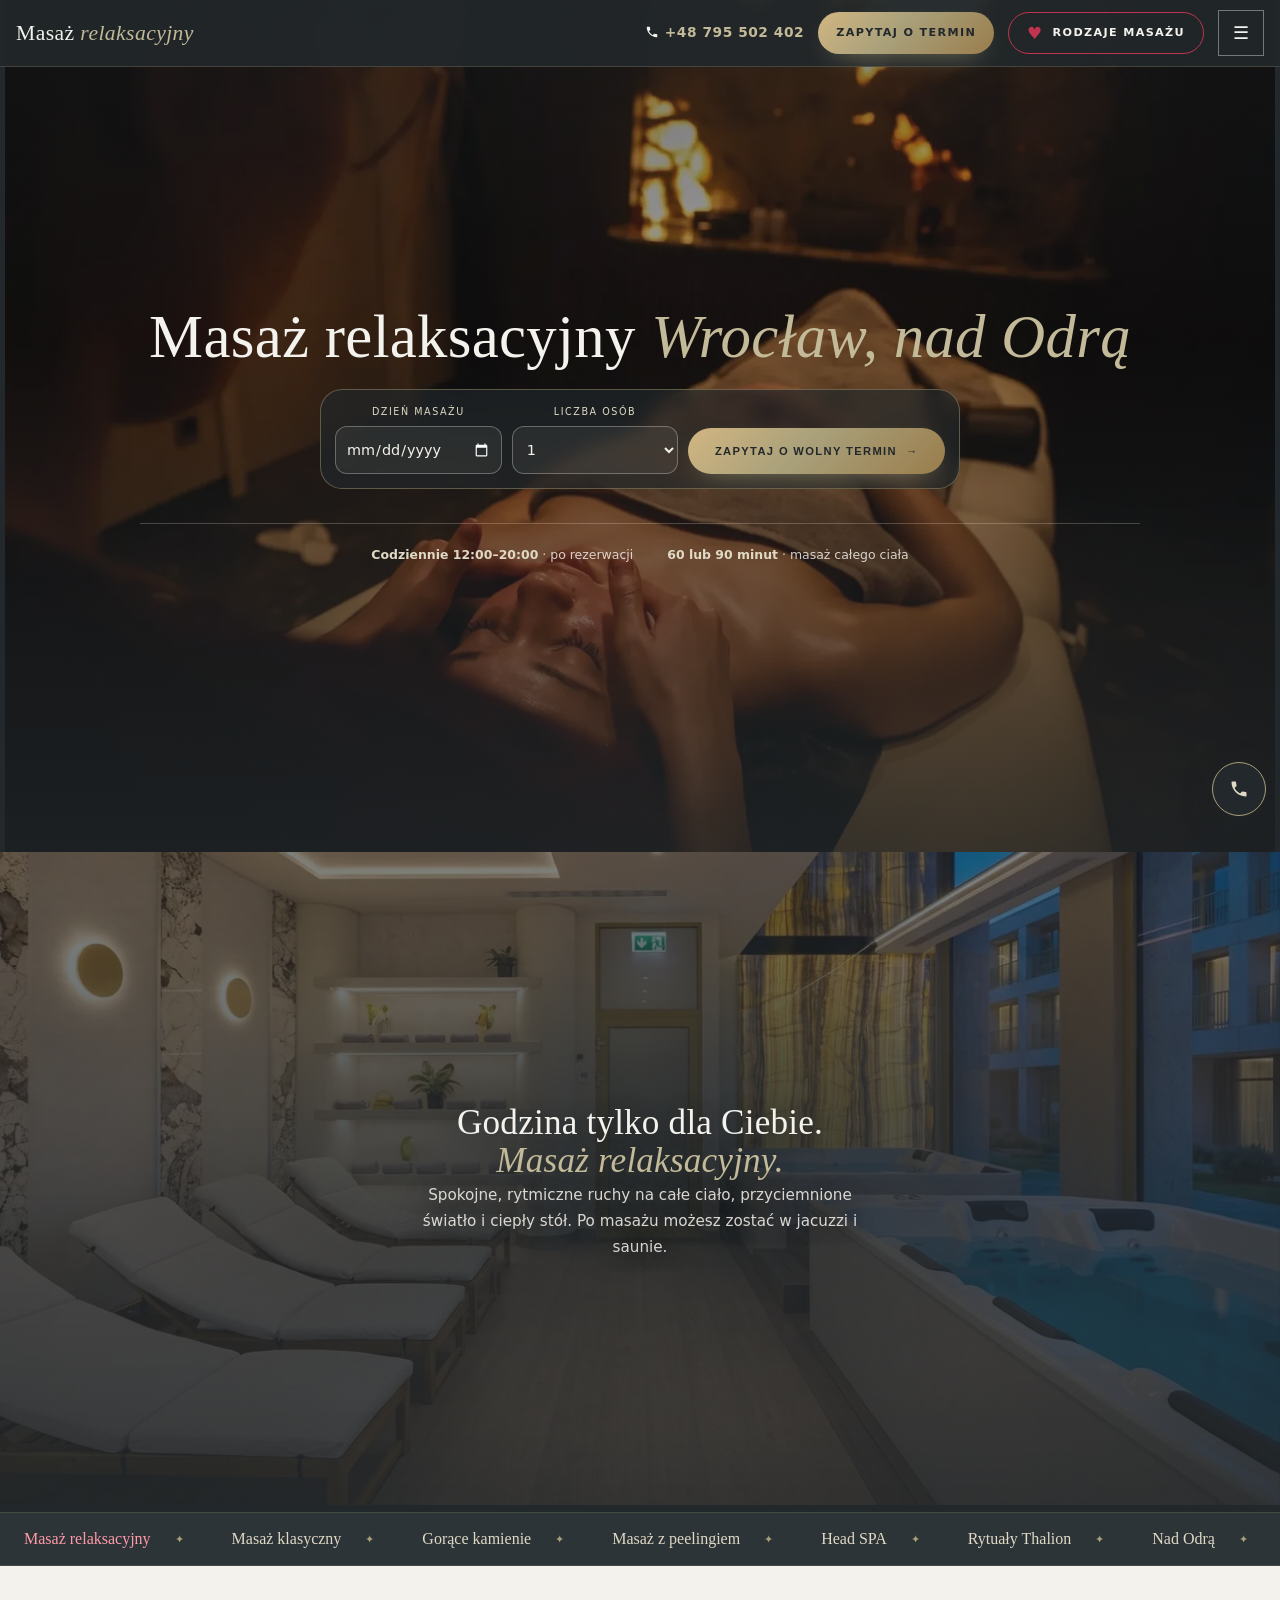
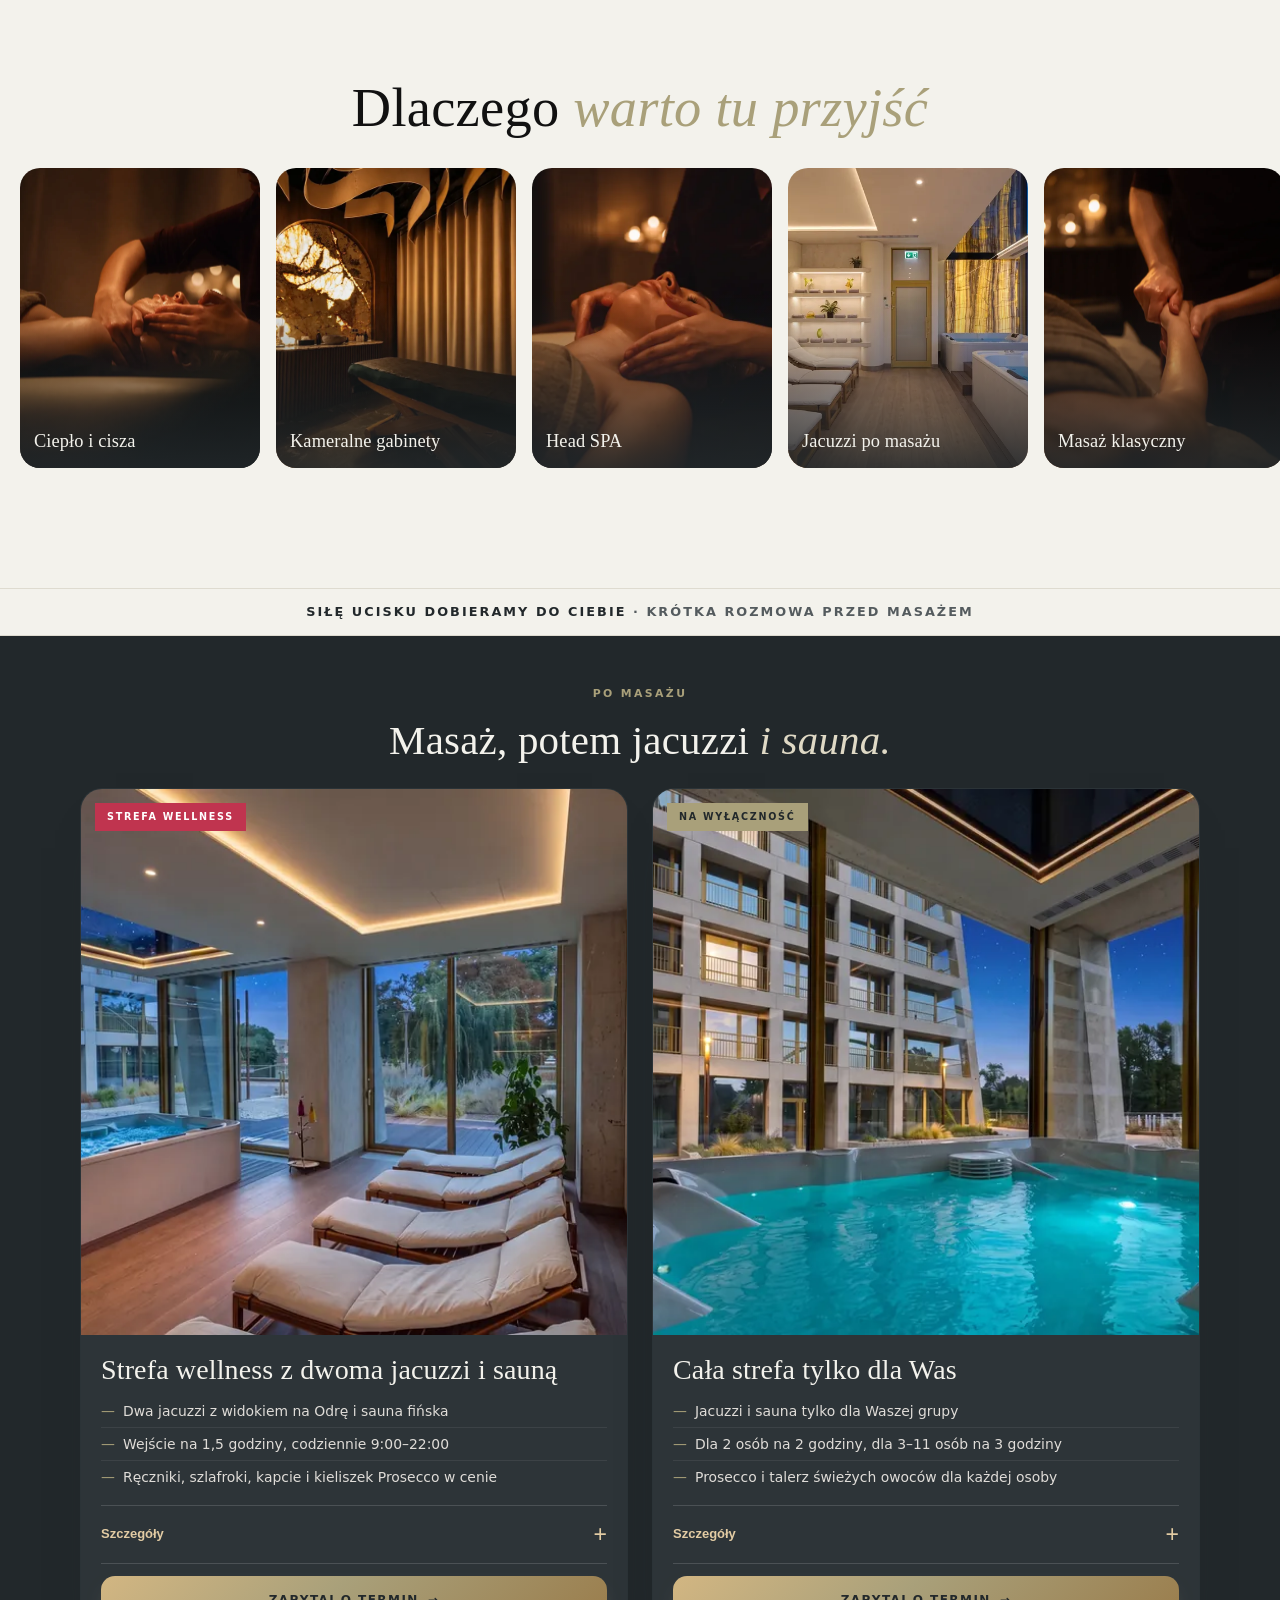
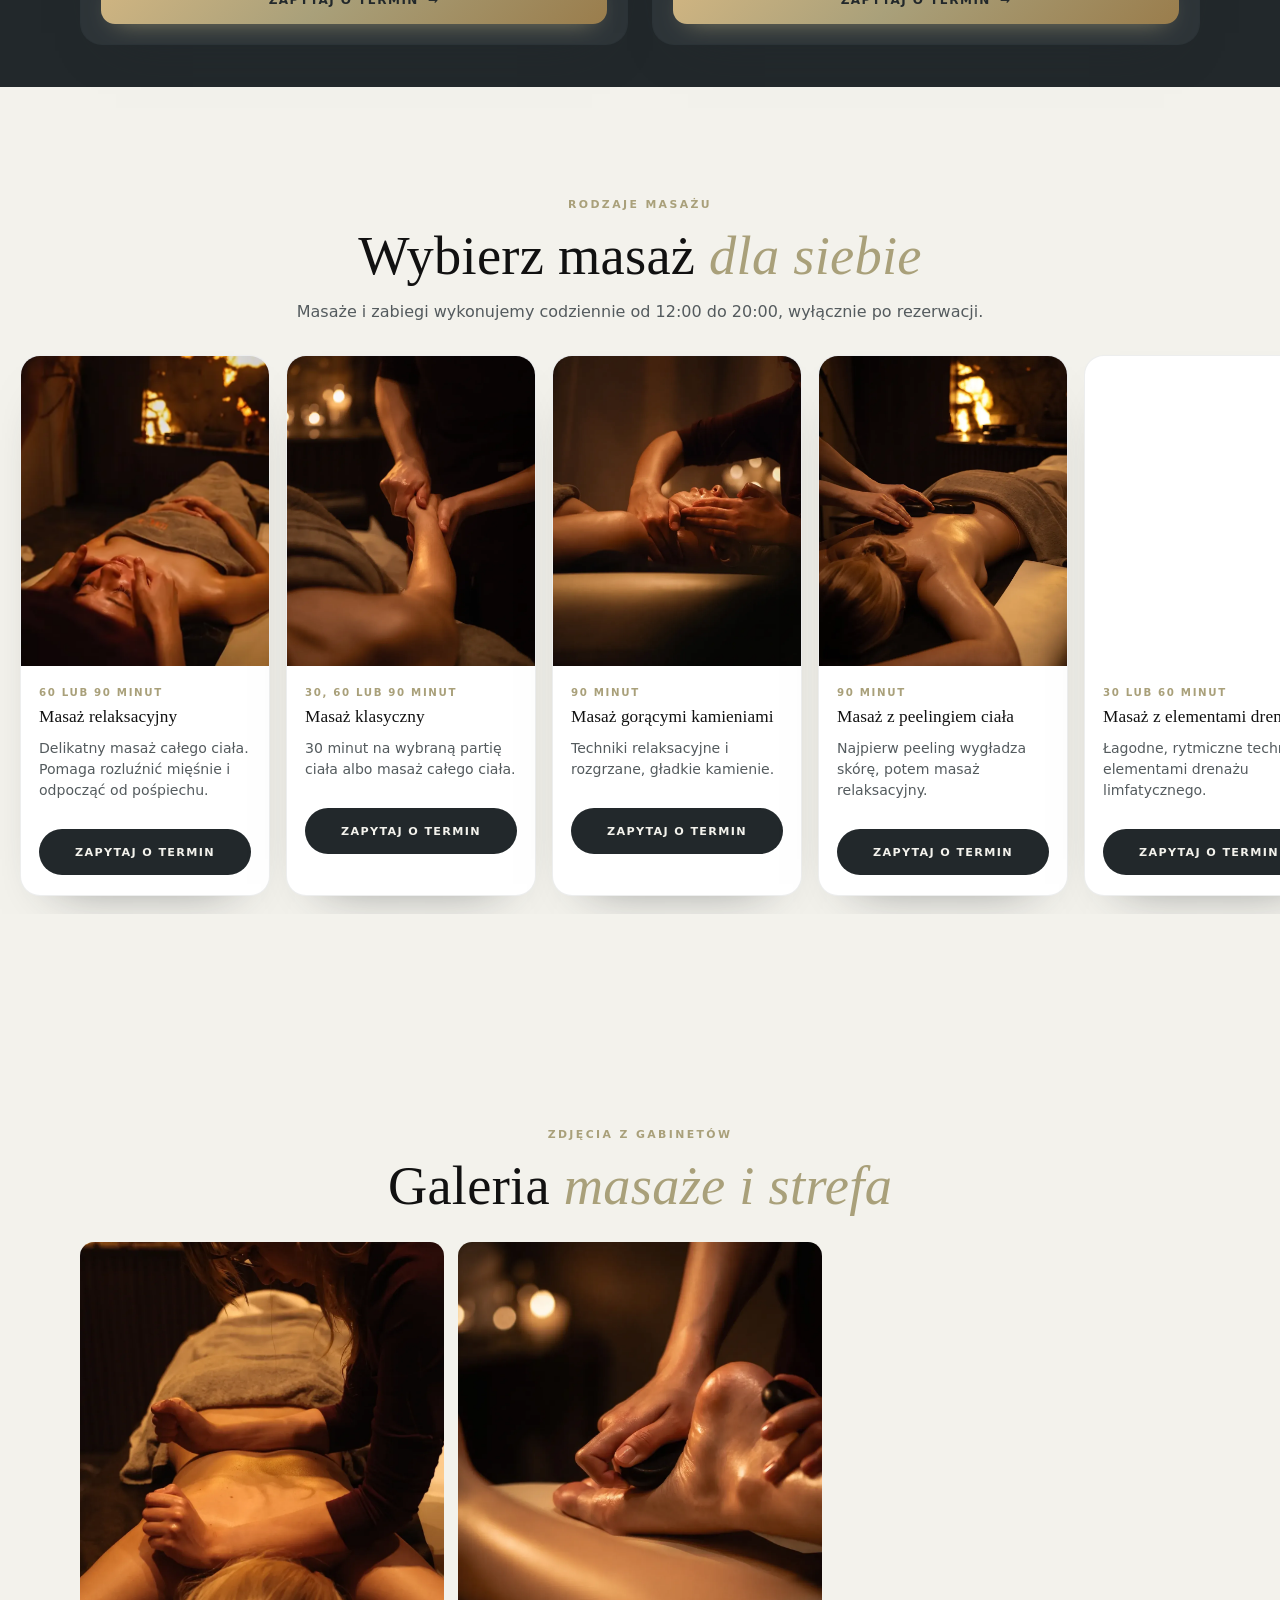
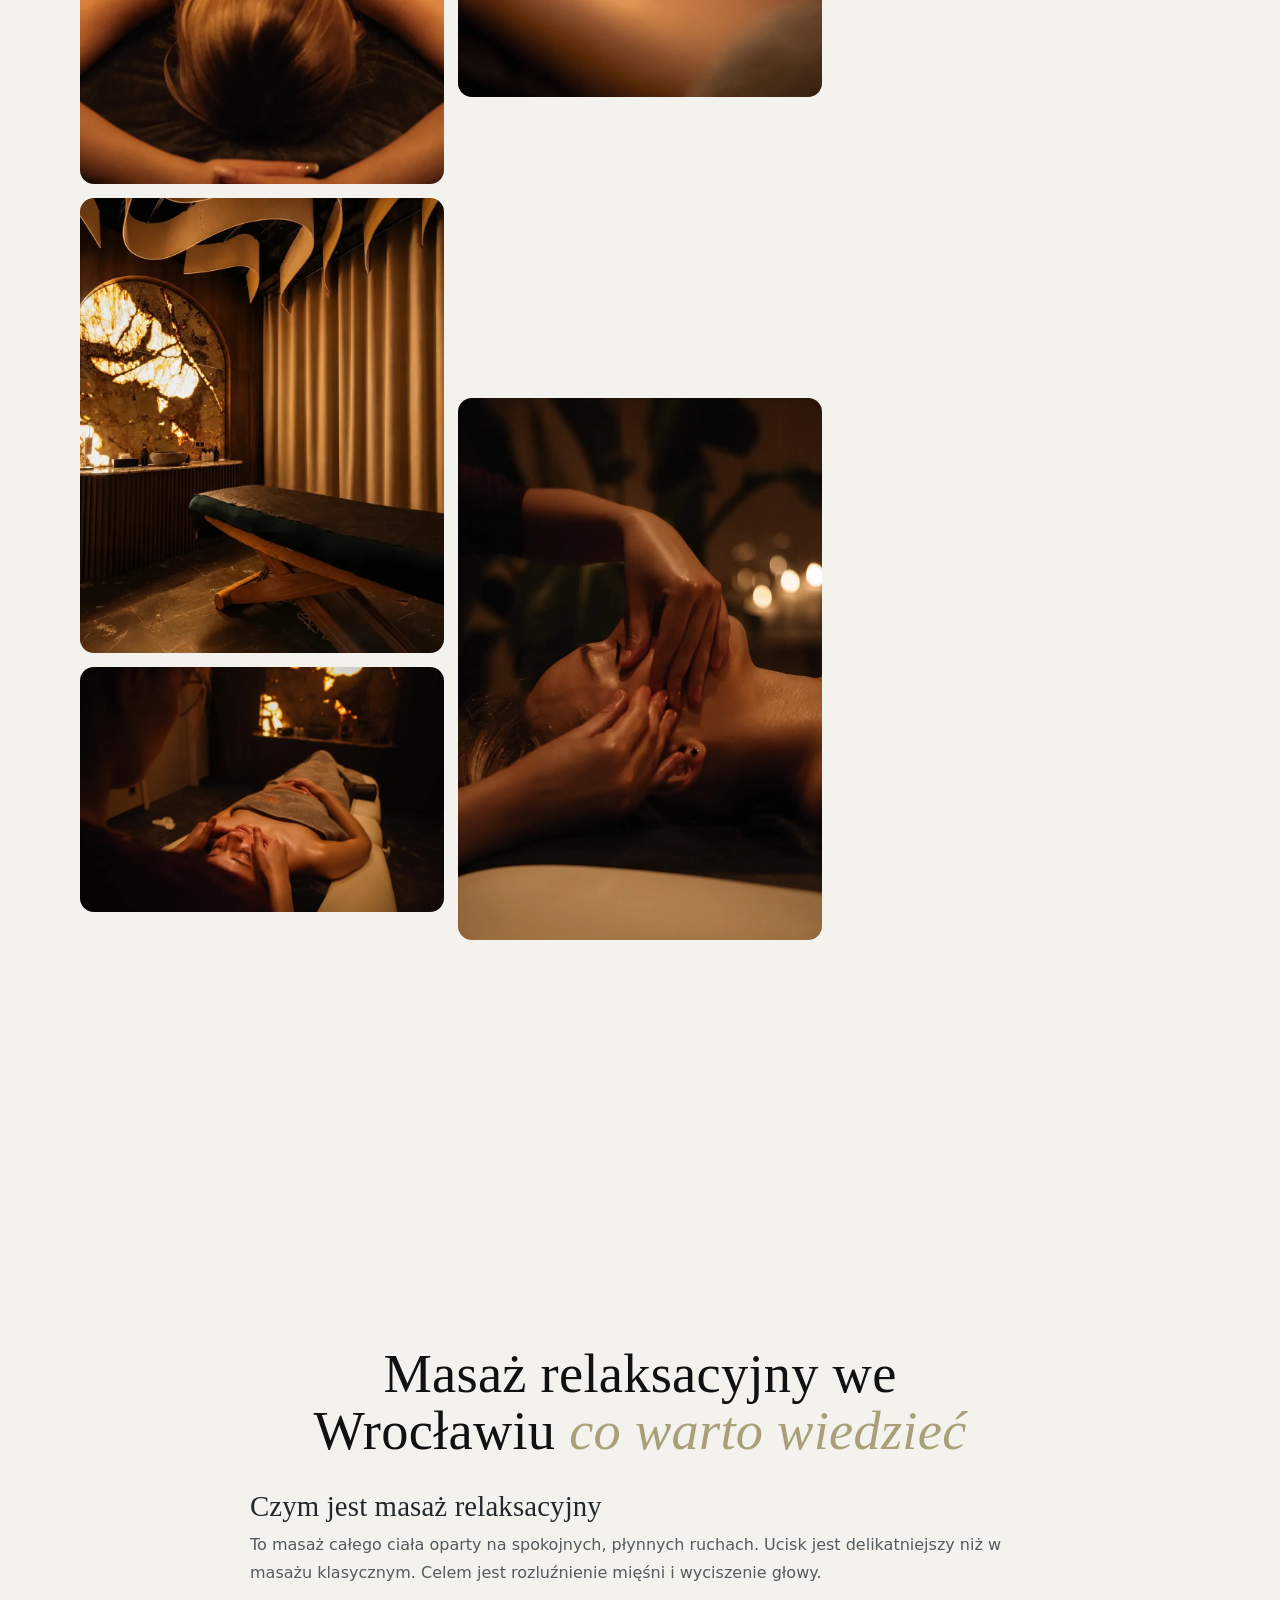
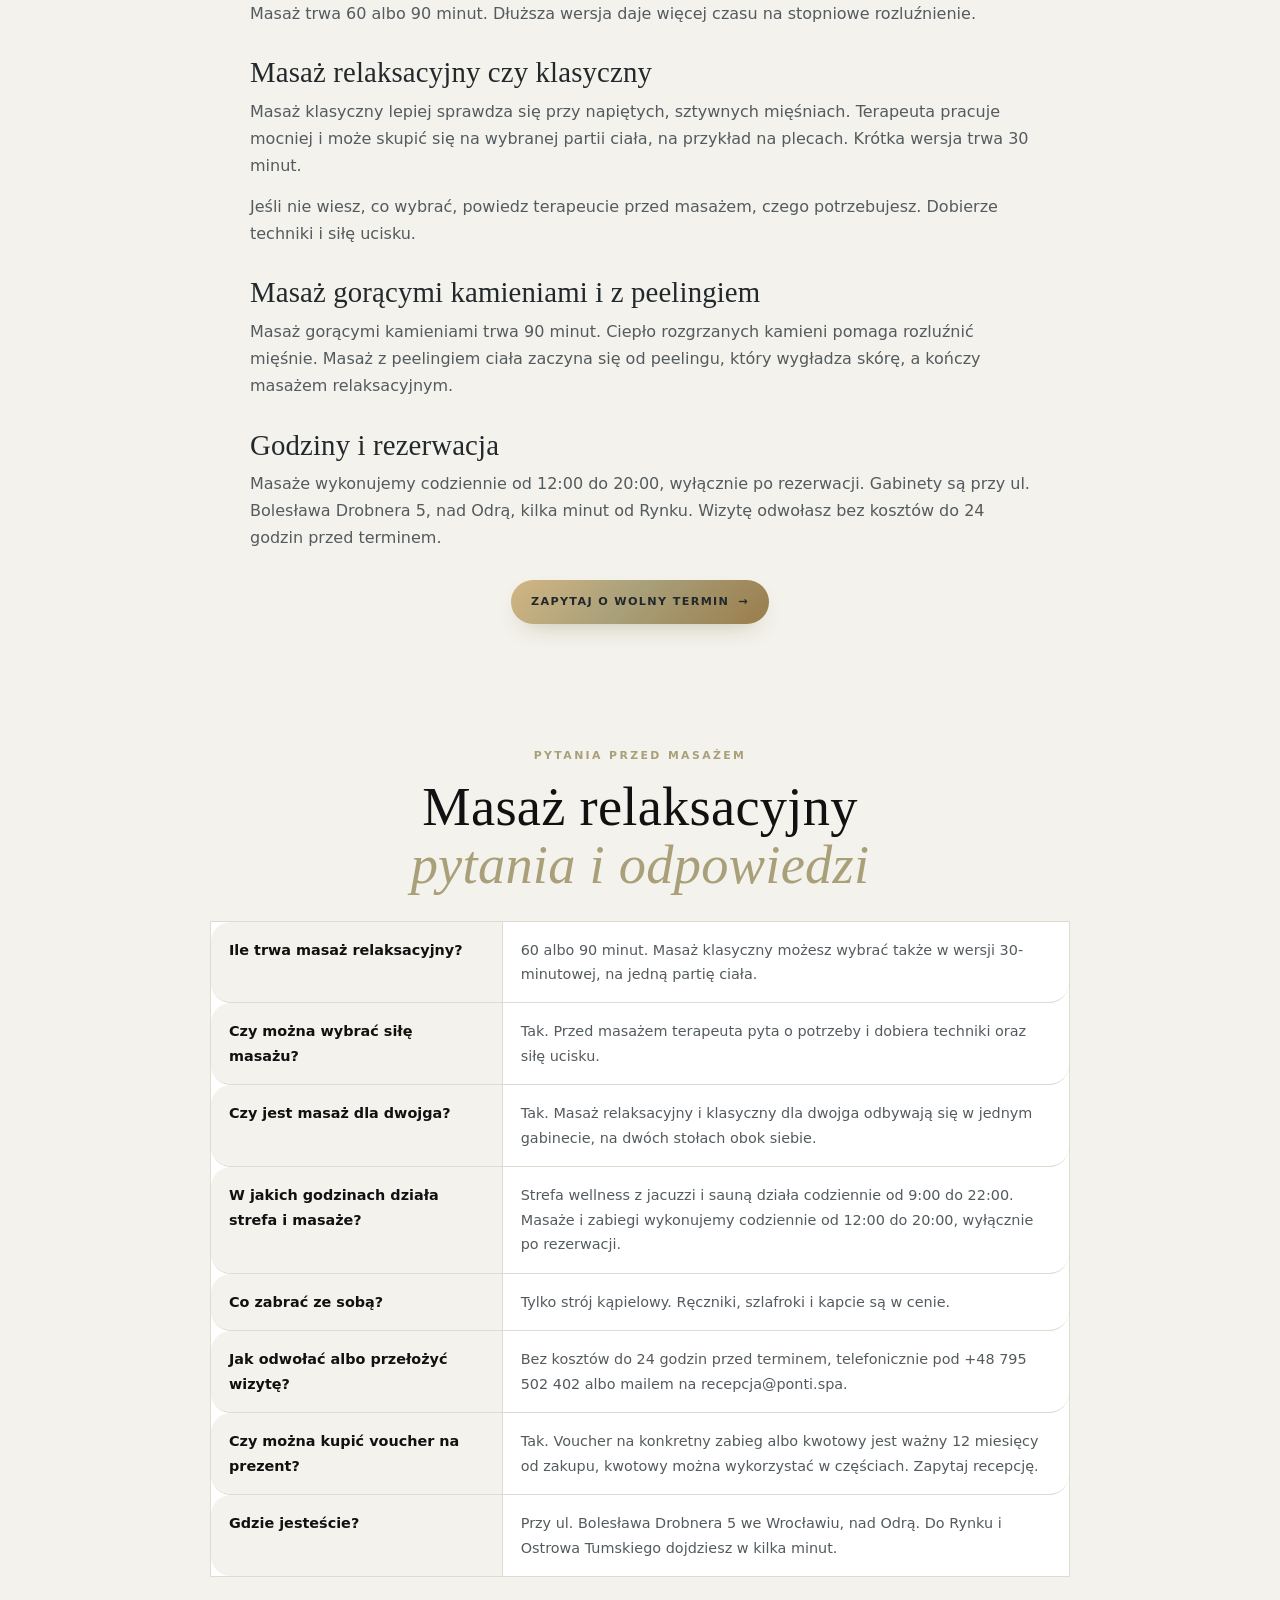
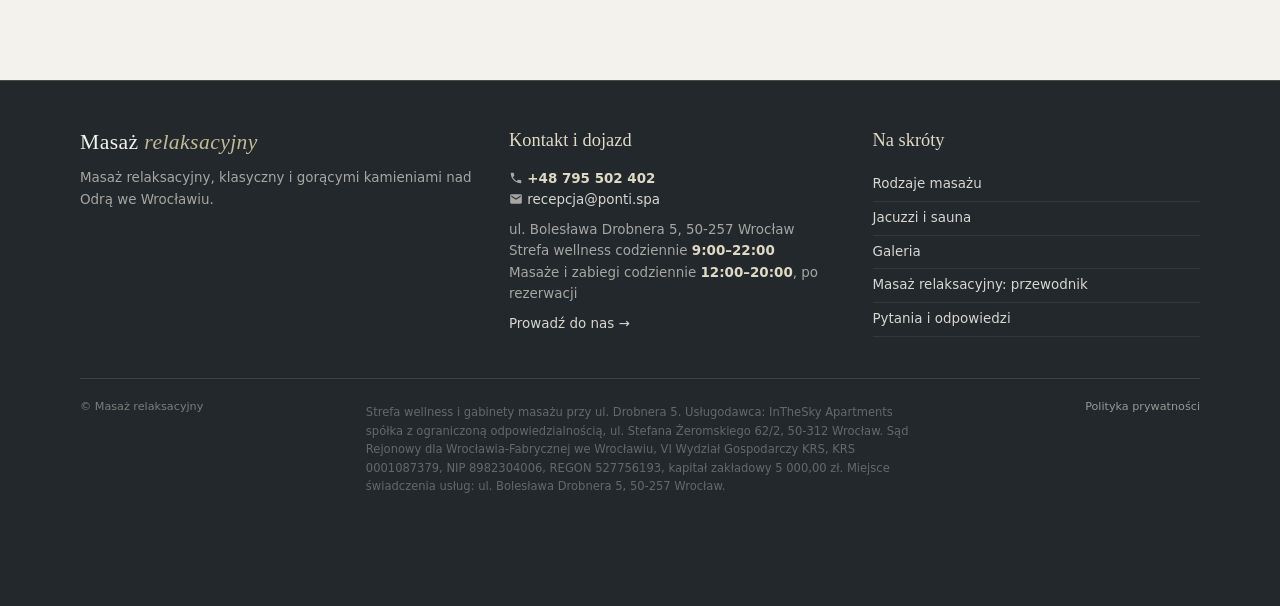
==== index.html @ 4b04bbed "Strona masaz-relaksacyjny-wroclaw.pl" ====
<!DOCTYPE html>
<html lang="pl">
<head>
<meta charset="utf-8"/>
<meta content="width=device-width, initial-scale=1.0" name="viewport"/>
<title>Masaż relaksacyjny Wrocław: masaż klasyczny, gorące kamienie, hammam</title>
<meta name="description" content="Masaż relaksacyjny we Wrocławiu nad Odrą: 60 lub 90 minut, masaż klasyczny, gorącymi kamieniami i z peelingiem. Codziennie 12:00–20:00, po rezerwacji."/>
<meta name="robots" content="index, follow, max-image-preview:large"/>
<link href="https://masaz-relaksacyjny-wroclaw.pl/" rel="canonical"/>
<meta property="og:type" content="website"/><meta property="og:locale" content="pl_PL"/>
<meta property="og:title" content="Masaż relaksacyjny Wrocław: masaż klasyczny, gorące kamienie, hammam"/><meta property="og:description" content="Masaż relaksacyjny we Wrocławiu nad Odrą: 60 lub 90 minut, masaż klasyczny, gorącymi kamieniami i z peelingiem. Codziennie 12:00–20:00, po rezerwacji."/>
<meta property="og:url" content="https://masaz-relaksacyjny-wroclaw.pl/"/><meta property="og:image" content="https://masaz-relaksacyjny-wroclaw.pl/media/g-30-ponti-spa-masaz-relaksacyjny-1600.webp"/>
<meta name="theme-color" content="#22282b"/>
<link rel="icon" href="/favicon.svg" type="image/svg+xml"/>
<link as="font" crossorigin="" href="/fonts/eb-garamond-latin.woff2" rel="preload" type="font/woff2"/>
<link rel="preload" as="image" href="/media/g-30-ponti-spa-masaz-relaksacyjny-1600.webp" fetchpriority="high"/>
<link href="/style.css?v=202610291330" rel="stylesheet"/>
<script type="application/ld+json">{"@context": "https://schema.org", "@graph": [{"@type": "WebSite", "url": "https://masaz-relaksacyjny-wroclaw.pl/", "name": "Masaż relaksacyjny", "inLanguage": "pl-PL"}, {"@type": "DaySpa", "openingHours": "Mo-Su 09:00-22:00", "name": "Masaż relaksacyjny Wrocław", "description": "Masaż relaksacyjny we Wrocławiu nad Odrą: 60 lub 90 minut, masaż klasyczny, gorącymi kamieniami i z peelingiem. Codziennie 12:00–20:00, po rezerwacji.", "url": "https://masaz-relaksacyjny-wroclaw.pl/", "telephone": "+48 795 502 402", "email": "recepcja@ponti.spa", "image": "https://masaz-relaksacyjny-wroclaw.pl/media/g-30-ponti-spa-masaz-relaksacyjny-1600.webp", "address": {"@type": "PostalAddress", "streetAddress": "ul. Bolesława Drobnera 5", "postalCode": "50-257", "addressLocality": "Wrocław", "addressCountry": "PL"}}, {"@type": "FAQPage", "mainEntity": [{"@type": "Question", "name": "Ile trwa masaż relaksacyjny?", "acceptedAnswer": {"@type": "Answer", "text": "60 albo 90 minut. Masaż klasyczny możesz wybrać także w wersji 30-minutowej, na jedną partię ciała."}}, {"@type": "Question", "name": "Czy można wybrać siłę masażu?", "acceptedAnswer": {"@type": "Answer", "text": "Tak. Przed masażem terapeuta pyta o potrzeby i dobiera techniki oraz siłę ucisku."}}, {"@type": "Question", "name": "Czy jest masaż dla dwojga?", "acceptedAnswer": {"@type": "Answer", "text": "Tak. Masaż relaksacyjny i klasyczny dla dwojga odbywają się w jednym gabinecie, na dwóch stołach obok siebie."}}, {"@type": "Question", "name": "W jakich godzinach działa strefa i masaże?", "acceptedAnswer": {"@type": "Answer", "text": "Strefa wellness z jacuzzi i sauną działa codziennie od 9:00 do 22:00. Masaże i zabiegi wykonujemy codziennie od 12:00 do 20:00, wyłącznie po rezerwacji."}}, {"@type": "Question", "name": "Co zabrać ze sobą?", "acceptedAnswer": {"@type": "Answer", "text": "Tylko strój kąpielowy. Ręczniki, szlafroki i kapcie są w cenie."}}, {"@type": "Question", "name": "Jak odwołać albo przełożyć wizytę?", "acceptedAnswer": {"@type": "Answer", "text": "Bez kosztów do 24 godzin przed terminem, telefonicznie pod +48 795 502 402 albo mailem na recepcja@ponti.spa."}}, {"@type": "Question", "name": "Czy można kupić voucher na prezent?", "acceptedAnswer": {"@type": "Answer", "text": "Tak. Voucher na konkretny zabieg albo kwotowy jest ważny 12 miesięcy od zakupu, kwotowy można wykorzystać w częściach. Zapytaj recepcję."}}, {"@type": "Question", "name": "Gdzie jesteście?", "acceptedAnswer": {"@type": "Answer", "text": "Przy ul. Bolesława Drobnera 5 we Wrocławiu, nad Odrą. Do Rynku i Ostrowa Tumskiego dojdziesz w kilka minut."}}]}]}</script>
</head>
<body>
<header class="topbar">
<a class="wordmark" href="/">Masaż <em>relaksacyjny</em></a>
<span class="grow"></span>
<a class="top-tel" href="tel:+48795502402"><svg aria-hidden="true" class="ico" viewBox="0 0 24 24"><path d="M6.62 10.79a15.05 15.05 0 0 0 6.59 6.59l2.2-2.2a1 1 0 0 1 1.02-.24c1.12.37 2.33.57 3.57.57a1 1 0 0 1 1 1V20a1 1 0 0 1-1 1C10.85 21 3 13.15 3 4a1 1 0 0 1 1-1h3.5a1 1 0 0 1 1 1c0 1.24.2 2.45.57 3.57a1 1 0 0 1-.25 1.02l-2.2 2.2z"/></svg> <span>+48 795 502 402</span></a>
<a class="btn btn-gold" href="mailto:recepcja@ponti.spa?subject=Masa%C5%BC%3A%20zapytanie%20o%20termin&amp;body=Dzie%C5%84%20dobry%2C%0A%0Aprosz%C4%99%20o%20wolny%20termin.%0ATermin%3A%20%0ALiczba%20os%C3%B3b%3A%20%0ATelefon%3A%20%0A%0APozdrawiam">Zapytaj o termin</a>
<a class="btn btn-heart top-cta2" href="/" data-to="oferta"><span class="hh">♥</span> Rodzaje masażu</a>
<button aria-label="Otwórz menu" class="burger" data-menu-open="">☰</button>
</header>
<nav aria-label="Menu główne" class="menu" id="menu">
<button aria-label="Zamknij menu" class="close" data-menu-close="">✕</button>
<span class="eyebrow">Najczęściej wybierane</span>
<ul class="best">
<li><a href="/" data-to="oferta"><span class="bic">✦</span><span class="btx"><b>Masaż relaksacyjny</b><small>60 lub 90 minut</small></span><span class="chev">→</span></a></li><li><a href="/" data-to="oferta"><span class="bic">◐</span><span class="btx"><b>Gorące kamienie</b><small>90 minut ciepła</small></span><span class="chev">→</span></a></li>
</ul>
<span class="eyebrow">Menu</span>
<ul class="plain">
<li><a href="/" data-to="oferta">Rodzaje masażu</a></li><li><a href="/" data-to="pakiety">Jacuzzi i sauna</a></li><li><a href="/" data-to="galeria">Galeria</a></li><li><a href="/" data-to="przewodnik">Masaż relaksacyjny: przewodnik</a></li><li><a href="/" data-to="faq">Pytania i odpowiedzi</a></li><li><a href="/" data-to="kontakt">Kontakt i dojazd</a></li>
</ul>
<div class="mcta">
<a class="btn btn-gold" href="mailto:recepcja@ponti.spa?subject=Masa%C5%BC%3A%20zapytanie%20o%20termin&amp;body=Dzie%C5%84%20dobry%2C%0A%0Aprosz%C4%99%20o%20wolny%20termin.%0ATermin%3A%20%0ALiczba%20os%C3%B3b%3A%20%0ATelefon%3A%20%0A%0APozdrawiam">Zapytaj o termin <span class="arrow">→</span></a>
<a class="btn btn-line" href="tel:+48795502402"><svg aria-hidden="true" class="ico" viewBox="0 0 24 24"><path d="M6.62 10.79a15.05 15.05 0 0 0 6.59 6.59l2.2-2.2a1 1 0 0 1 1.02-.24c1.12.37 2.33.57 3.57.57a1 1 0 0 1 1 1V20a1 1 0 0 1-1 1C10.85 21 3 13.15 3 4a1 1 0 0 1 1-1h3.5a1 1 0 0 1 1 1c0 1.24.2 2.45.57 3.57a1 1 0 0 1-.25 1.02l-2.2 2.2z"/></svg> +48 795 502 402</a>
</div>
</nav>
<section class="hero" id="start">
<div aria-hidden="true" class="slides">
<picture><img class="on" alt="Masaż relaksacyjny w gabinecie przy świecach" decoding="async" fetchpriority="high" src="/media/g-30-ponti-spa-masaz-relaksacyjny-1600.webp" width="1600" height="1074"/></picture><picture><img alt="Masaż głowy i twarzy" decoding="async" loading="lazy" src="/media/m-681a8789-1600.webp" width="1600" height="1074"/></picture><picture><img alt="Masaż pleców w ciepłym świetle" decoding="async" loading="lazy" src="/media/m-681a8646-1600.webp" width="1208" height="1800"/></picture>
</div>
<div class="wrap hero-inner">
<h1>Masaż relaksacyjny <em>Wrocław, nad Odrą</em></h1>
<form aria-label="Zapytaj o masaż" class="datebar" id="datebar" data-mail="recepcja@ponti.spa" data-temat="Masaż: zapytanie o termin" data-tresc="proszę o wolny termin.">
<label><span>Dzień masażu</span><input id="dbFrom" required="" type="date"/></label>
<label><span>Liczba osób</span><select id="dbN"><option>1</option><option>2</option></select></label>
<button class="btn btn-gold" type="submit">Zapytaj o wolny termin <span class="arrow">→</span></button>
</form>
<div class="trustbar"><span><b>Codziennie 12:00–20:00</b> · po rezerwacji</span><span><b>60 lub 90 minut</b> · masaż całego ciała</span></div>
<div aria-hidden="true" class="dots"></div>
</div>
</section>
<section class="tower" id="tower">
<div class="stick">
<img class="tower-bg" src="/media/g-26-strefa-wellness-wnetrze-1400.webp" width="1400" height="782" alt="Wnętrze strefy wellness z leżakami" loading="lazy"/>
<div class="panel wrap">
<h2>Godzina tylko dla Ciebie. <em>Masaż relaksacyjny.</em></h2>
<p>Spokojne, rytmiczne ruchy na całe ciało, przyciemnione światło i ciepły stół. Po masażu możesz zostać w jacuzzi i saunie.</p>
</div>
</div>
</section>
<div aria-hidden="true" class="marquee"><div class="marquee-track"><span><b>Masaż relaksacyjny</b></span><span>Masaż klasyczny</span><span>Gorące kamienie</span><span>Masaż z peelingiem</span><span>Head SPA</span><span>Rytuały Thalion</span><span>Nad Odrą</span><span><b>Masaż relaksacyjny</b></span><span>Masaż klasyczny</span><span>Gorące kamienie</span><span>Masaż z peelingiem</span><span>Head SPA</span><span>Rytuały Thalion</span><span>Nad Odrą</span></div></div>
<section class="sec" id="atuty">
<div class="head wrap"><h2>Dlaczego <em>warto tu przyjść</em></h2></div>
<div class="atuty-slider">
<a class="atut" href="/" data-to="oferta"><img alt="Masaż pleców przy świecach" decoding="async" loading="lazy" src="/media/m-681a8646-960.webp" width="960" height="1430"/><span class="cap"><h3>Ciepło i cisza</h3></span></a><a class="atut" href="/" data-to="oferta"><img alt="Gabinet masażu z drewnianą ścianą" decoding="async" loading="lazy" src="/media/g-16-ponti-spa-gabinet-masazu-960.webp" width="960" height="720"/><span class="cap"><h3>Kameralne gabinety</h3></span></a><a class="atut" href="/" data-to="oferta"><img alt="Masaż głowy" decoding="async" loading="lazy" src="/media/m-681a8789-960.webp" width="960" height="644"/><span class="cap"><h3>Head SPA</h3></span></a><a class="atut" href="/" data-to="pakiety"><img alt="Jacuzzi z widokiem na zieleń" decoding="async" loading="lazy" src="/media/j-hf-20260716-124409-7-960.webp" width="960" height="536"/><span class="cap"><h3>Jacuzzi po masażu</h3></span></a><a class="atut" href="/" data-to="oferta"><img alt="Masaż klasyczny" decoding="async" loading="lazy" src="/media/m-681a8387-960.webp" width="960" height="1430"/><span class="cap"><h3>Masaż klasyczny</h3></span></a><a class="atut" href="/" data-to="pakiety"><img alt="Sauna fińska" decoding="async" loading="lazy" src="/media/g-15-strefa-wellness-sauna-960.webp" width="960" height="720"/><span class="cap"><h3>Sauna fińska</h3></span></a>
</div>
</section>
<div class="thinstrip"><b>Siłę ucisku dobieramy do Ciebie</b> · krótka rozmowa przed masażem</div>
<section class="sec dark" id="pakiety">
<div class="wrap">
<div class="head"><span class="eyebrow">Po masażu</span><h2>Masaż, potem jacuzzi <em>i sauna.</em></h2></div>
<div class="plans">
<article class="plan">
<div class="photo"><span class="ribbon ">Strefa wellness</span><img alt="Dwa jacuzzi i leżaki w strefie wellness, za szybą zieleń nad Odrą" decoding="async" loading="lazy" width="960" height="536" src="/media/j-hf-20260716-124828-a-960.webp"/></div>
<div class="plan-body">
<h3>Strefa wellness z dwoma jacuzzi i sauną</h3>
<ul class="package-brief"><li>Dwa jacuzzi z widokiem na Odrę i sauna fińska</li><li>Wejście na 1,5 godziny, codziennie 9:00–22:00</li><li>Ręczniki, szlafroki, kapcie i kieliszek Prosecco w cenie</li></ul><details class="package-expand"><summary>Szczegóły</summary><div class="package-full-description">
<ul><li>Jacuzzi z hydromasażem i sauna fińska w jednej strefie</li><li>Sesję można przedłużyć o kolejną godzinę</li><li>Przed 14:00 wejście w niższej cenie</li><li>Od 14:00 dania i napoje z restauracji w budynku, zamawiane przez kod QR i podawane do strefy</li></ul></div></details>
<a class="btn btn-gold" href="mailto:recepcja@ponti.spa?subject=Strefa%20wellness%20z%20dwoma%20jacuzzi%20i%20saun%C4%85&amp;body=Dzie%C5%84%20dobry%2C%0A%0Aprosz%C4%99%20o%20wolny%20termin.%0ATermin%3A%20%0ALiczba%20os%C3%B3b%3A%20%0ATelefon%3A%20%0A%0APozdrawiam">Zapytaj o termin <span class="arrow">→</span></a>
</div>
</article><article class="plan">
<div class="photo"><span class="ribbon gold">Na wyłączność</span><img alt="Strefa wellness wieczorem: jacuzzi z panoramą zieleni nad Odrą" decoding="async" loading="lazy" width="960" height="536" src="/media/j-hf-20260716-125725-c-960.webp"/></div>
<div class="plan-body">
<h3>Cała strefa tylko dla Was</h3>
<ul class="package-brief"><li>Jacuzzi i sauna tylko dla Waszej grupy</li><li>Dla 2 osób na 2 godziny, dla 3–11 osób na 3 godziny</li><li>Prosecco i talerz świeżych owoców dla każdej osoby</li></ul><details class="package-expand"><summary>Szczegóły</summary><div class="package-full-description">
<ul><li>Sprawdza się na rocznicę, urodziny i wieczór panieński</li><li>Przy rezerwacji wyłączności pobierany jest zadatek 50%</li><li>Grupy powyżej 11 osób: napisz albo zadzwoń do recepcji</li></ul></div></details>
<a class="btn btn-gold" href="mailto:recepcja@ponti.spa?subject=Ca%C5%82a%20strefa%20tylko%20dla%20Was&amp;body=Dzie%C5%84%20dobry%2C%0A%0Aprosz%C4%99%20o%20wolny%20termin.%0ATermin%3A%20%0ALiczba%20os%C3%B3b%3A%20%0ATelefon%3A%20%0A%0APozdrawiam">Zapytaj o termin <span class="arrow">→</span></a>
</div>
</article>
</div>
</div>
</section>
<section class="sec" id="oferta">
<div class="head wrap">
<span class="eyebrow">Rodzaje masażu</span>
<h2>Wybierz masaż <em>dla siebie</em></h2>
<p>Masaże i zabiegi wykonujemy codziennie od 12:00 do 20:00, wyłącznie po rezerwacji.</p>
</div>
<div class="aps-slider">
<article class="ap">
<div class="photo"><img alt="Masaż relaksacyjny" decoding="async" loading="lazy" src="/media/g-30-ponti-spa-masaz-relaksacyjny-960.webp" width="960" height="644"/></div>
<div class="ap-body"><span class="fl">60 lub 90 minut</span><h3>Masaż relaksacyjny</h3><p>Delikatny masaż całego ciała. Pomaga rozluźnić mięśnie i odpocząć od pośpiechu.</p><a class="btn btn-navy" href="mailto:recepcja@ponti.spa?subject=Masa%C5%BC%20relaksacyjny&amp;body=Dzie%C5%84%20dobry%2C%0A%0Aprosz%C4%99%20o%20wolny%20termin.%0ATermin%3A%20%0ALiczba%20os%C3%B3b%3A%20%0ATelefon%3A%20%0A%0APozdrawiam">Zapytaj o termin</a></div>
</article><article class="ap">
<div class="photo"><img alt="Masaż klasyczny" decoding="async" loading="lazy" src="/media/m-681a8387-960.webp" width="960" height="1430"/></div>
<div class="ap-body"><span class="fl">30, 60 lub 90 minut</span><h3>Masaż klasyczny</h3><p>30 minut na wybraną partię ciała albo masaż całego ciała.</p><a class="btn btn-navy" href="mailto:recepcja@ponti.spa?subject=Masa%C5%BC%20klasyczny&amp;body=Dzie%C5%84%20dobry%2C%0A%0Aprosz%C4%99%20o%20wolny%20termin.%0ATermin%3A%20%0ALiczba%20os%C3%B3b%3A%20%0ATelefon%3A%20%0A%0APozdrawiam">Zapytaj o termin</a></div>
</article><article class="ap">
<div class="photo"><img alt="Masaż gorącymi kamieniami" decoding="async" loading="lazy" src="/media/m-681a8646-960.webp" width="960" height="1430"/></div>
<div class="ap-body"><span class="fl">90 minut</span><h3>Masaż gorącymi kamieniami</h3><p>Techniki relaksacyjne i rozgrzane, gładkie kamienie.</p><a class="btn btn-navy" href="mailto:recepcja@ponti.spa?subject=Masa%C5%BC%20gor%C4%85cymi%20kamieniami&amp;body=Dzie%C5%84%20dobry%2C%0A%0Aprosz%C4%99%20o%20wolny%20termin.%0ATermin%3A%20%0ALiczba%20os%C3%B3b%3A%20%0ATelefon%3A%20%0A%0APozdrawiam">Zapytaj o termin</a></div>
</article><article class="ap">
<div class="photo"><img alt="Masaż pleców" decoding="async" loading="lazy" src="/media/m-681a8512-960.webp" width="960" height="1430"/></div>
<div class="ap-body"><span class="fl">90 minut</span><h3>Masaż z peelingiem ciała</h3><p>Najpierw peeling wygładza skórę, potem masaż relaksacyjny.</p><a class="btn btn-navy" href="mailto:recepcja@ponti.spa?subject=Masa%C5%BC%20z%20peelingiem%20cia%C5%82a&amp;body=Dzie%C5%84%20dobry%2C%0A%0Aprosz%C4%99%20o%20wolny%20termin.%0ATermin%3A%20%0ALiczba%20os%C3%B3b%3A%20%0ATelefon%3A%20%0A%0APozdrawiam">Zapytaj o termin</a></div>
</article><article class="ap">
<div class="photo"><img alt="Masaż dłoni" decoding="async" loading="lazy" src="/media/m-681a8825-960.webp" width="960" height="1430"/></div>
<div class="ap-body"><span class="fl">30 lub 60 minut</span><h3>Masaż z elementami drenażu</h3><p>Łagodne, rytmiczne techniki z elementami drenażu limfatycznego.</p><a class="btn btn-navy" href="mailto:recepcja@ponti.spa?subject=Masa%C5%BC%20z%20elementami%20drena%C5%BCu&amp;body=Dzie%C5%84%20dobry%2C%0A%0Aprosz%C4%99%20o%20wolny%20termin.%0ATermin%3A%20%0ALiczba%20os%C3%B3b%3A%20%0ATelefon%3A%20%0A%0APozdrawiam">Zapytaj o termin</a></div>
</article><article class="ap">
<div class="photo"><img alt="Head SPA" decoding="async" loading="lazy" src="/media/m-681a8789-960.webp" width="960" height="644"/></div>
<div class="ap-body"><span class="fl">60 lub 90 minut</span><h3>Head SPA</h3><p>Pielęgnacja skóry głowy i włosów połączona z odprężeniem.</p><a class="btn btn-navy" href="mailto:recepcja@ponti.spa?subject=Head%20SPA&amp;body=Dzie%C5%84%20dobry%2C%0A%0Aprosz%C4%99%20o%20wolny%20termin.%0ATermin%3A%20%0ALiczba%20os%C3%B3b%3A%20%0ATelefon%3A%20%0A%0APozdrawiam">Zapytaj o termin</a></div>
</article>
</div>
</section>
<section class="sec" id="galeria">
<div class="head wrap"><span class="eyebrow">Zdjęcia z gabinetów</span><h2>Galeria <em>masaże i strefa</em></h2></div>
<div class="wrap g-grid"><a class="g-item" href="/media/m-681a8113-1600.webp" data-alt="Masaż pleców"><img alt="Masaż pleców" decoding="async" loading="lazy" src="/media/m-681a8113-1600.webp" width="1208" height="1800"/></a><a class="g-item" href="/media/g-16-ponti-spa-gabinet-masazu-1600.webp" data-alt="Gabinet masażu"><img alt="Gabinet masażu" decoding="async" loading="lazy" src="/media/g-16-ponti-spa-gabinet-masazu-1600.webp" width="1600" height="1200"/></a><a class="g-item" href="/media/m-681a8798-1600.webp" data-alt="Masaż twarzy"><img alt="Masaż twarzy" decoding="async" loading="lazy" src="/media/m-681a8798-1600.webp" width="1600" height="1074"/></a><a class="g-item" href="/media/j-hf-20260716-124828-a-1600.webp" data-alt="Strefa wellness"><img alt="Strefa wellness" decoding="async" loading="lazy" src="/media/j-hf-20260716-124828-a-1600.webp" width="1600" height="893"/></a><a class="g-item" href="/media/m-681a8566-1600.webp" data-alt="Pielęgnacja ciała"><img alt="Pielęgnacja ciała" decoding="async" loading="lazy" src="/media/m-681a8566-1600.webp" width="1208" height="1800"/></a><a class="g-item" href="/media/g-15-strefa-wellness-sauna-1600.webp" data-alt="Sauna fińska"><img alt="Sauna fińska" decoding="async" loading="lazy" src="/media/g-15-strefa-wellness-sauna-1600.webp" width="1600" height="1200"/></a><a class="g-item" href="/media/m-681a8825-1600.webp" data-alt="Masaż dłoni"><img alt="Masaż dłoni" decoding="async" loading="lazy" src="/media/m-681a8825-1600.webp" width="1208" height="1800"/></a><a class="g-item" href="/media/g-09-strefa-wellness-jacuzzi-wieczorem-1600.webp" data-alt="Jacuzzi wieczorem"><img alt="Jacuzzi wieczorem" decoding="async" loading="lazy" src="/media/g-09-strefa-wellness-jacuzzi-wieczorem-1600.webp" width="1600" height="893"/></a><a class="g-item" href="/media/m-681a8512-1600.webp" data-alt="Masaż przy świecach"><img alt="Masaż przy świecach" decoding="async" loading="lazy" src="/media/m-681a8512-1600.webp" width="1208" height="1800"/></a></div>
</section>
<section class="sec seo" id="przewodnik">
<div class="wrap seo-txt"><h2>Masaż relaksacyjny we Wrocławiu <em>co warto wiedzieć</em></h2><h3>Czym jest masaż relaksacyjny</h3><p>To masaż całego ciała oparty na spokojnych, płynnych ruchach. Ucisk jest delikatniejszy niż w masażu klasycznym. Celem jest rozluźnienie mięśni i wyciszenie głowy.</p><p>Masaż trwa 60 albo 90 minut. Dłuższa wersja daje więcej czasu na stopniowe rozluźnienie.</p><h3>Masaż relaksacyjny czy klasyczny</h3><p>Masaż klasyczny lepiej sprawdza się przy napiętych, sztywnych mięśniach. Terapeuta pracuje mocniej i może skupić się na wybranej partii ciała, na przykład na plecach. Krótka wersja trwa 30 minut.</p><p>Jeśli nie wiesz, co wybrać, powiedz terapeucie przed masażem, czego potrzebujesz. Dobierze techniki i siłę ucisku.</p><h3>Masaż gorącymi kamieniami i z peelingiem</h3><p>Masaż gorącymi kamieniami trwa 90 minut. Ciepło rozgrzanych kamieni pomaga rozluźnić mięśnie. Masaż z peelingiem ciała zaczyna się od peelingu, który wygładza skórę, a kończy masażem relaksacyjnym.</p><h3>Godziny i rezerwacja</h3><p>Masaże wykonujemy codziennie od 12:00 do 20:00, wyłącznie po rezerwacji. Gabinety są przy ul. Bolesława Drobnera 5, nad Odrą, kilka minut od Rynku. Wizytę odwołasz bez kosztów do 24 godzin przed terminem.</p>
<p class="seo-cta"><a class="btn btn-gold" href="mailto:recepcja@ponti.spa?subject=Masa%C5%BC%3A%20zapytanie%20o%20termin&amp;body=Dzie%C5%84%20dobry%2C%0A%0Aprosz%C4%99%20o%20wolny%20termin.%0ATermin%3A%20%0ALiczba%20os%C3%B3b%3A%20%0ATelefon%3A%20%0A%0APozdrawiam">Zapytaj o wolny termin <span class="arrow">→</span></a></p></div>
</section>
<section class="sec" id="faq" style="padding-top:0">
<div class="wrap">
<div class="head"><span class="eyebrow">Pytania przed masażem</span><h2>Masaż relaksacyjny <em>pytania i odpowiedzi</em></h2></div>
<div class="faq-t"><div class="row"><div class="q">Ile trwa masaż relaksacyjny?</div><div class="a">60 albo 90 minut. Masaż klasyczny możesz wybrać także w wersji 30-minutowej, na jedną partię ciała.</div></div><div class="row"><div class="q">Czy można wybrać siłę masażu?</div><div class="a">Tak. Przed masażem terapeuta pyta o potrzeby i dobiera techniki oraz siłę ucisku.</div></div><div class="row"><div class="q">Czy jest masaż dla dwojga?</div><div class="a">Tak. Masaż relaksacyjny i klasyczny dla dwojga odbywają się w jednym gabinecie, na dwóch stołach obok siebie.</div></div><div class="row"><div class="q">W jakich godzinach działa strefa i masaże?</div><div class="a">Strefa wellness z jacuzzi i sauną działa codziennie od 9:00 do 22:00. Masaże i zabiegi wykonujemy codziennie od 12:00 do 20:00, wyłącznie po rezerwacji.</div></div><div class="row"><div class="q">Co zabrać ze sobą?</div><div class="a">Tylko strój kąpielowy. Ręczniki, szlafroki i kapcie są w cenie.</div></div><div class="row"><div class="q">Jak odwołać albo przełożyć wizytę?</div><div class="a">Bez kosztów do 24 godzin przed terminem, telefonicznie pod +48 795 502 402 albo mailem na recepcja@ponti.spa.</div></div><div class="row"><div class="q">Czy można kupić voucher na prezent?</div><div class="a">Tak. Voucher na konkretny zabieg albo kwotowy jest ważny 12 miesięcy od zakupu, kwotowy można wykorzystać w częściach. Zapytaj recepcję.</div></div><div class="row"><div class="q">Gdzie jesteście?</div><div class="a">Przy ul. Bolesława Drobnera 5 we Wrocławiu, nad Odrą. Do Rynku i Ostrowa Tumskiego dojdziesz w kilka minut.</div></div></div>
</div>
</section>
<footer id="kontakt">
<div class="wrap">
<div class="fgrid">
<div>
<p class="wordmark">Masaż <em>relaksacyjny</em></p>
<p>Masaż relaksacyjny, klasyczny i gorącymi kamieniami nad Odrą we Wrocławiu.</p>
</div>
<div>
<h4>Kontakt i dojazd</h4>
<p><svg aria-hidden="true" class="ico" viewBox="0 0 24 24"><path d="M6.62 10.79a15.05 15.05 0 0 0 6.59 6.59l2.2-2.2a1 1 0 0 1 1.02-.24c1.12.37 2.33.57 3.57.57a1 1 0 0 1 1 1V20a1 1 0 0 1-1 1C10.85 21 3 13.15 3 4a1 1 0 0 1 1-1h3.5a1 1 0 0 1 1 1c0 1.24.2 2.45.57 3.57a1 1 0 0 1-.25 1.02l-2.2 2.2z"/></svg> <a href="tel:+48795502402"><b>+48 795 502 402</b></a><br/><svg aria-hidden="true" class="ico" viewBox="0 0 24 24"><path d="M20 4H4a2 2 0 0 0-2 2v12a2 2 0 0 0 2 2h16a2 2 0 0 0 2-2V6a2 2 0 0 0-2-2zm0 4.24-8 5-8-5V6l8 5 8-5v2.24z"/></svg> <a href="mailto:recepcja@ponti.spa">recepcja@ponti.spa</a></p>
<p>ul. Bolesława Drobnera 5, 50-257 Wrocław<br/>Strefa wellness codziennie <b>9:00–22:00</b><br/>Masaże i zabiegi codziennie <b>12:00–20:00</b>, po rezerwacji</p>
<p><a href="https://maps.google.com/?q=Boles%C5%82awa+Drobnera+5+Wroc%C5%82aw" rel="noopener" target="_blank">Prowadź do nas →</a></p>
</div>
<div class="fmenu">
<h4>Na skróty</h4>
<a href="/" data-to="oferta">Rodzaje masażu</a><a href="/" data-to="pakiety">Jacuzzi i sauna</a><a href="/" data-to="galeria">Galeria</a><a href="/" data-to="przewodnik">Masaż relaksacyjny: przewodnik</a><a href="/" data-to="faq">Pytania i odpowiedzi</a>
</div>
</div>
<div class="legal">
<span>© Masaż relaksacyjny</span>
<span class="firma">Strefa wellness i gabinety masażu przy ul. Drobnera 5. Usługodawca: InTheSky Apartments spółka z ograniczoną odpowiedzialnością, ul. Stefana Żeromskiego 62/2, 50-312 Wrocław. Sąd Rejonowy dla Wrocławia-Fabrycznej we Wrocławiu, VI Wydział Gospodarczy KRS, KRS 0001087379, NIP 8982304006, REGON 527756193, kapitał zakładowy 5 000,00 zł. Miejsce świadczenia usług: ul. Bolesława Drobnera 5, 50-257 Wrocław.</span>
<span><a href="/polityka-prywatnosci/">Polityka prywatności</a></span>
</div>
</div>
</footer>
<dialog class="lb" id="lb" aria-label="Galeria zdjęć"><button class="lb-x" aria-label="Zamknij">✕</button><button class="lb-p" aria-label="Poprzednie zdjęcie">‹</button><figure><img alt=""/><figcaption class="lb-cap"></figcaption></figure><button class="lb-n" aria-label="Następne zdjęcie">›</button></dialog>
<div class="stickybar"><a class="btn btn-gold" href="mailto:recepcja@ponti.spa?subject=Masa%C5%BC%3A%20zapytanie%20o%20termin&amp;body=Dzie%C5%84%20dobry%2C%0A%0Aprosz%C4%99%20o%20wolny%20termin.%0ATermin%3A%20%0ALiczba%20os%C3%B3b%3A%20%0ATelefon%3A%20%0A%0APozdrawiam">Zapytaj o wolny termin</a></div>
<a aria-label="Zadzwoń" class="tel-fab" href="tel:+48795502402"><svg aria-hidden="true" class="ico" viewBox="0 0 24 24"><path d="M6.62 10.79a15.05 15.05 0 0 0 6.59 6.59l2.2-2.2a1 1 0 0 1 1.02-.24c1.12.37 2.33.57 3.57.57a1 1 0 0 1 1 1V20a1 1 0 0 1-1 1C10.85 21 3 13.15 3 4a1 1 0 0 1 1-1h3.5a1 1 0 0 1 1 1c0 1.24.2 2.45.57 3.57a1 1 0 0 1-.25 1.02l-2.2 2.2z"/></svg></a>
<script defer src="/site.js?v=202610291330"></script>
</body>
</html>
---- style.css ----
@font-face{font-family:'EB Garamond';font-style:normal;font-weight:400 800;font-display:swap;src:url('/fonts/eb-garamond-latin.woff2') format('woff2');unicode-range:U+0000-00FF,U+0131,U+0152-0153,U+02BB-02BC,U+02C6,U+02DA,U+02DC,U+2000-206F,U+2074,U+20AC,U+2122,U+2191,U+2193,U+2212,U+2215,U+FEFF,U+FFFD}
@font-face{font-family:'EB Garamond';font-style:italic;font-weight:400 800;font-display:swap;src:url('/fonts/eb-garamond-i-latin.woff2') format('woff2');unicode-range:U+0000-00FF,U+0131,U+0152-0153,U+02BB-02BC,U+02C6,U+02DA,U+02DC,U+2000-206F,U+2074,U+20AC,U+2122,U+2191,U+2193,U+2212,U+2215,U+FEFF,U+FFFD}
@font-face{font-family:'Outfit';font-style:normal;font-weight:100 900;font-display:swap;src:url('/fonts/outfit-latin.woff2') format('woff2');unicode-range:U+0000-00FF,U+0131,U+0152-0153,U+02BB-02BC,U+02C6,U+02DA,U+02DC,U+2000-206F,U+2074,U+20AC,U+2122,U+2191,U+2193,U+2212,U+2215,U+FEFF,U+FFFD}
@font-face{font-family:'EB Garamond';font-style:normal;font-weight:400 800;font-display:swap;src:url('/fonts/eb-garamond-latin-ext.woff2') format('woff2');unicode-range:U+0100-02AF,U+0304,U+0308,U+0329,U+1E00-1E9F,U+1EF2-1EFF,U+2020,U+20A0-20AB,U+20AD-20C0,U+2113,U+2C60-2C7F,U+A720-A7FF}
@font-face{font-family:'EB Garamond';font-style:italic;font-weight:400 800;font-display:swap;src:url('/fonts/eb-garamond-i-latin-ext.woff2') format('woff2');unicode-range:U+0100-02AF,U+0304,U+0308,U+0329,U+1E00-1E9F,U+1EF2-1EFF,U+2020,U+20A0-20AB,U+20AD-20C0,U+2113,U+2C60-2C7F,U+A720-A7FF}
@font-face{font-family:'Outfit';font-style:normal;font-weight:100 900;font-display:swap;src:url('/fonts/outfit-latin-ext.woff2') format('woff2');unicode-range:U+0100-02AF,U+0304,U+0308,U+0329,U+1E00-1E9F,U+1EF2-1EFF,U+2020,U+20A0-20AB,U+20AD-20C0,U+2113,U+2C60-2C7F,U+A720-A7FF}
/* ============ IN THE SKY — design system (BRAND-INTHESKY.md) ============ */




:root{
  --navy:#22282b; --navy-2:#2d3438; --gold:#a9a07a; --gold-light:#c2ba98;
  --gold-pale:#dfd9c5; --ivory:#f3f2ec; --ink:#111111; --ink-soft:#545b5e;
  --line:#dedbd0; --rose:#C0344F; --green:#7FC49E; --white:#ffffff;
  --ease:cubic-bezier(.22,.61,.36,1);
}
*{margin:0;padding:0;box-sizing:border-box}
html{scroll-behavior:smooth}
body{font-family:'Outfit',system-ui,-apple-system,sans-serif;background:var(--ivory);color:var(--ink);font-size:16px;line-height:1.7;-webkit-font-smoothing:antialiased}
h1,h2,h3,.serif{font-family:'EB Garamond',Georgia,serif;font-weight:400;line-height:1.06;text-wrap:balance;letter-spacing:.005em}
h1 em,h2 em,h3 em{font-style:italic;color:var(--gold-light)}
img{max-width:100%;display:block}
.wrap{max-width:1160px;margin:0 auto;padding:0 20px}
.eyebrow{font-size:.68rem;letter-spacing:.28em;text-transform:uppercase;font-weight:600;color:var(--gold)}
.btn{display:inline-flex;align-items:center;justify-content:center;gap:9px;min-height:44px;padding:10px 20px;font-weight:600;font-size:.7rem;letter-spacing:.12em;text-transform:uppercase;text-decoration:none;cursor:pointer;border:none;transition:all .3s var(--ease);text-align:center}
.btn-gold{background:var(--gold);color:var(--navy)}
.btn-gold:hover{background:var(--gold-pale);transform:translateY(-2px);box-shadow:0 14px 40px rgba(169,160,122,.35)}
.btn-line{background:transparent;color:var(--ivory);border:1px solid rgba(248,244,238,.45)}
.btn-line:hover{border-color:var(--gold-pale);color:var(--gold-pale)}
.btn-navy{background:var(--navy);color:var(--ivory)}
.btn:focus-visible{outline:3px solid var(--gold);outline-offset:3px}
.arrow{display:inline-block;transition:transform .3s var(--ease)}
.btn:hover .arrow{transform:translateX(6px)}

/* ---------- topbar ---------- */
.topbar{position:fixed;inset:0 0 auto;z-index:80;display:flex;align-items:center;gap:14px;padding:10px 16px;background:rgba(34,40,43,.92);backdrop-filter:blur(8px);border-bottom:1px solid rgba(169,160,122,.25)}
.topbar .logo img{height:40px;width:auto}
.topbar .grow{flex:1}
.top-tel{color:var(--ivory);text-decoration:none;font-weight:700;font-size:.86rem;letter-spacing:.04em;white-space:nowrap}
.top-tel span{color:var(--gold-light)}
.top-direct{color:var(--gold-pale);text-decoration:none;font-size:.72rem;font-weight:600;letter-spacing:.1em;text-transform:uppercase;white-space:nowrap;position:relative;padding:6px 2px;background:linear-gradient(90deg,var(--gold-pale),#fff,var(--gold-pale));background-size:200% 100%;-webkit-background-clip:text;background-clip:text;-webkit-text-fill-color:transparent;animation:shine 3s linear infinite}
@keyframes shine{to{background-position:-200% 0}}
.top-voucher{position:relative;color:var(--ivory);text-decoration:none;font-size:.72rem;font-weight:600;letter-spacing:.1em;text-transform:uppercase;border:1px solid rgba(169,160,122,.5);padding:9px 12px;white-space:nowrap;display:inline-block}
.top-voucher b{color:var(--rose);background:#fff;font-size:.62rem;padding:2px 6px;margin-left:6px;border-radius:2px;animation:pulse25 1.8s var(--ease) infinite;display:inline-block}
@keyframes pulse25{0%,100%{transform:scale(1)}50%{transform:scale(1.14)}}
.topbar .btn{min-height:42px;padding:9px 18px;font-size:.7rem}
.top-cta2{display:inline-flex}
.burger{width:46px;height:46px;background:transparent;border:1px solid rgba(248,244,238,.4);color:var(--ivory);font-size:1.15rem;cursor:pointer;display:flex;align-items:center;justify-content:center}
@media(max-width:1180px){.top-direct{display:none}}
@media(max-width:880px){.topbar .btn,.top-cta2{display:none}.top-tel{font-size:.78rem}.top-voucher{font-size:.6rem;padding:8px 8px}.top-voucher b{font-size:.56rem;padding:2px 4px;margin-left:4px}}
@media(max-width:520px){.top-tel span{display:none}.top-tel{font-size:1rem}}

/* menu overlay */
.menu{position:fixed;inset:0;z-index:90;background:linear-gradient(165deg,#22282b 0%,#1A2440 78%,#22304F 100%);color:var(--ivory);padding:76px 22px 28px;overflow:auto;display:none}
.menu.open{display:block;animation:menuIn .22s ease both}
@keyframes menuIn{from{opacity:0}to{opacity:1}}
@keyframes mItem{from{opacity:0;transform:translateY(10px)}to{opacity:1;transform:none}}
.menu.open ul li{animation:mItem .34s ease both}
.menu.open ul li:nth-child(1){animation-delay:.04s}.menu.open ul li:nth-child(2){animation-delay:.08s}.menu.open ul li:nth-child(3){animation-delay:.12s}.menu.open ul li:nth-child(4){animation-delay:.16s}.menu.open ul li:nth-child(5){animation-delay:.2s}.menu.open ul li:nth-child(6){animation-delay:.24s}.menu.open ul li:nth-child(7){animation-delay:.28s}
@media(prefers-reduced-motion:reduce){.menu.open,.menu.open ul li{animation:none}}
.menu .close{position:absolute;top:16px;right:16px;width:46px;height:46px;background:transparent;border:1px solid rgba(248,244,238,.4);color:var(--ivory);font-size:1.2rem;cursor:pointer}
.menu .eyebrow{display:block;margin-bottom:10px}
.menu ul{list-style:none;margin:0 0 26px}
.menu .best li{margin-bottom:10px}
.menu .best a{display:flex;align-items:center;gap:13px;padding:11px 13px;border:1px solid rgba(169,160,122,.38);background:rgba(169,160,122,.09);color:var(--ivory);text-decoration:none;transition:background .18s,border-color .18s}
.menu .best a:hover{background:rgba(169,160,122,.18);border-color:rgba(169,160,122,.65)}
.menu .best .bic{flex:0 0 44px;height:44px;display:flex;align-items:center;justify-content:center;border:1px solid rgba(169,160,122,.5);background:rgba(34,40,43,.55)}
.menu .best .bic svg{width:21px;height:21px;fill:var(--gold-light)}
.menu .best .btx{flex:1;min-width:0;display:flex;flex-direction:column;gap:2px}
.menu .best .btx b{font-family:'EB Garamond',Georgia,serif;font-weight:400;font-size:1.28rem;line-height:1.12}
.menu .best .btx small{font-family:'Outfit',sans-serif;font-size:.66rem;letter-spacing:.03em;color:var(--gold-light)}
.menu .best .badge{font-family:'Outfit',sans-serif;font-weight:700;font-size:.88rem;color:var(--navy);background:var(--gold);padding:7px 10px;white-space:nowrap}
.menu .best .chev{color:rgba(169,160,122,.75);font-size:1.05rem}
.menu .plain a{display:flex;justify-content:space-between;align-items:center;padding:11px 2px;color:var(--ivory);text-decoration:none;font-family:'EB Garamond',Georgia,serif;font-size:1.55rem;line-height:1.1;border-bottom:1px solid rgba(248,244,238,.13);transition:padding-left .18s,color .18s}
.menu .plain a::after{content:'→';font-family:'Outfit',sans-serif;font-size:.95rem;color:rgba(169,160,122,.55)}
.menu .plain a:hover{padding-left:8px;color:var(--gold-pale)}
.menu .mcta{display:grid;gap:12px;margin-top:20px}
@media(min-width:768px){
  .menu{left:auto;width:min(440px,92vw);box-shadow:-40px 0 90px rgba(0,0,0,.5);border-left:1px solid rgba(169,160,122,.25)}
  .menu.open{animation:menuSlide .28s ease both}
  @keyframes menuSlide{from{opacity:0;transform:translateX(36px)}to{opacity:1;transform:none}}
}

/* ---------- hero ze sliderem pionów ---------- */
.hero{position:relative;min-height:92svh;display:grid;align-items:end;color:var(--ivory);isolation:isolate;overflow:hidden;background:var(--navy)}
.slides{position:absolute;inset:0;z-index:-2}
.slides img{position:absolute;inset:0;width:100%;height:100%;object-fit:cover;opacity:0;transition:opacity 1.1s var(--ease);filter:brightness(.85)}
.slides img.on{opacity:1}
.hero::after{content:"";position:absolute;inset:0;z-index:-1;background:linear-gradient(180deg,rgba(34,40,43,.62),rgba(34,40,43,.34) 42%,rgba(34,40,43,.94) 100%)}
.hero-inner{padding:112px 0 42px;max-width:880px;text-align:center}
.hero-inner .badge{margin-left:auto;margin-right:auto}
.hero .cta-row{justify-content:center}
.hero .cta-row .btn{min-height:42px;padding:9px 16px;font-size:.64rem;width:auto;max-width:250px}
.ico{display:inline-block;vertical-align:-2px;width:14px;height:14px;fill:currentColor}
.hero .trustbar{justify-content:center}
@media(min-width:900px){.hero-inner{text-align:left}.hero .cta-row{justify-content:flex-start}.hero .trustbar{justify-content:flex-start}.hero-inner .badge{margin-left:0}}
.dots{display:flex;gap:8px;margin-top:18px;justify-content:center}
@media(min-width:900px){.dots{justify-content:flex-start}}
.dots button{width:26px;height:4px;border:none;background:rgba(248,244,238,.3);cursor:pointer;padding:0;transition:background .3s}
.dots button.on{background:var(--gold)}
@media(min-width:900px){
  .hero{min-height:92vh;align-items:end;justify-items:center}
  .hero::after{background:linear-gradient(180deg,rgba(34,40,43,.45) 0%,rgba(34,40,43,.25) 40%,rgba(34,40,43,.78) 100%)}
  .hero-inner{padding:120px 24px 56px;max-width:1040px;text-align:center}
  .hero-inner h1{font-size:clamp(2.2rem,3.6vw,3.3rem);text-wrap:balance}
  .hero .cta-row{justify-content:center}
  .hero .trustbar{justify-content:center}
  .hero-inner .badge{margin-left:auto}
  .datebar{margin-left:auto;margin-right:auto}
  .dots{justify-content:center}
}
.slides picture{position:absolute;inset:0}
.slides picture img{position:absolute;inset:0}
/* przycisk pakiet romantyczny z sercem */
.btn-heart{background:transparent;color:var(--ivory);border:1px solid var(--rose);position:relative}
.btn-heart .hh{color:var(--rose);font-size:1.05rem;line-height:1;animation:heartBeat 1.6s var(--ease) infinite;display:inline-block}
.btn-heart:hover{background:rgba(192,52,79,.14);border-color:#E05C77;color:#fff}
@keyframes heartBeat{0%,100%{transform:scale(1)}12%{transform:scale(1.25)}24%{transform:scale(1)}36%{transform:scale(1.18)}}
.badge{display:inline-flex;align-items:center;gap:10px;border:1px solid var(--gold-pale);color:var(--gold-pale);font-size:.64rem;font-weight:600;letter-spacing:.24em;text-transform:uppercase;padding:8px 16px;margin-bottom:22px}
.badge::before{content:"";width:6px;height:6px;background:var(--rose);border-radius:50%}
.hero h1{font-size:clamp(1.95rem,6vw,3.8rem);margin-bottom:14px}
.hero p.lead{font-size:clamp(.98rem,1.5vw,1.15rem);font-weight:300;max-width:56ch;margin-bottom:28px;color:rgba(248,244,238,.94)}
.cta-row{display:flex;flex-wrap:wrap;gap:12px}
.trustbar{display:flex;flex-wrap:wrap;gap:10px 34px;margin-top:34px;padding-top:20px;border-top:1px solid rgba(248,244,238,.22);font-size:.78rem;color:rgba(248,244,238,.82)}
.trustbar b{color:var(--gold-pale);font-weight:700;font-variant-numeric:tabular-nums}
@media(max-width:640px){.hero{min-height:0}.hero-inner{padding:120px 0 38px}.cta-row .btn{width:100%}}

/* silnik rezerwacyjny na stronie */
.engine{background:var(--navy);color:var(--ivory);padding:30px 0 34px;border-top:1px solid rgba(169,160,122,.25)}
.engine .head{text-align:center;max-width:700px;margin:0 auto 20px}
.engine h2{font-size:clamp(1.7rem,4.2vw,2.5rem)}
.engine .frame{max-width:980px;margin:0 auto;background:var(--white);border:1px solid rgba(169,160,122,.5);overflow:hidden}
.engine iframe:not(#previo-booking-iframe){display:block;width:100%;height:min(410px,48vh);border:0}#previo-booking-iframe{display:block;width:100%;border:0}
.engine .note{text-align:center;font-size:.74rem;color:rgba(248,244,238,.65);margin-top:14px}
.engine .note b{color:var(--gold-pale)}

/* pasek parkingowy — cienki */
.thinstrip{background:var(--ivory);border-block:1px solid var(--line);padding:12px 20px;text-align:center;font-size:.8rem;letter-spacing:.16em;text-transform:uppercase;font-weight:600;color:var(--ink-soft)}
.thinstrip b{color:var(--navy)}

/* slider atutów */
.atuty-slider{display:grid;grid-auto-flow:column;grid-auto-columns:min(56vw,240px);gap:16px;overflow-x:auto;scroll-snap-type:x mandatory;padding:4px 20px 18px;scrollbar-width:thin;scrollbar-color:var(--gold) transparent}
.atuty-slider::-webkit-scrollbar{height:6px}
.atuty-slider::-webkit-scrollbar-thumb{background:var(--gold)}
.atuty-slider .atut{scroll-snap-align:start;aspect-ratio:4/5}

/* modal znizki (tytuly, zero podtytulow) */
.pop .tiles{display:grid;grid-template-columns:1fr 1fr;gap:10px;margin:18px 0 22px}
.pop .tile{border:1px solid rgba(169,160,122,.4);padding:16px 10px;font-family:'EB Garamond',Georgia,serif;font-size:1.05rem;line-height:1.25;color:var(--ivory)}
.pop .tile b{display:block;font-family:'Outfit';font-size:1.3rem;color:var(--gold-pale);font-variant-numeric:tabular-nums;margin-bottom:4px}

/* chat input */
.ch-in{display:flex;border-top:1px solid var(--line);background:var(--white)}
.ch-in input{flex:1;border:0;padding:12px;font:inherit;font-size:.85rem;min-width:0}
.ch-in input:focus{outline:2px solid var(--gold);outline-offset:-2px}
.ch-in button{border:0;background:var(--gold);color:var(--navy);font-weight:700;padding:0 18px;cursor:pointer;font-size:1rem}
.msg .card{display:block;border:1px solid var(--line);text-decoration:none;color:var(--ink);margin-top:8px;background:var(--ivory)}
.msg .card img{width:100%;height:110px;object-fit:cover}
.msg .card span{display:block;padding:8px 10px;font-size:.76rem;font-weight:600}
.msg .card em{color:var(--gold);font-style:normal}

/* language switcher */
.lang{display:flex;gap:2px;align-items:center}
.lang a{color:rgba(248,244,238,.55);text-decoration:none;font-size:.66rem;font-weight:700;letter-spacing:.08em;padding:6px 7px;text-transform:uppercase}
.lang a.on,.lang a:hover{color:var(--gold-pale)}
@media(max-width:600px){.lang{display:none}.menu .lang{display:flex;margin-bottom:18px}}

/* ---------- direct booking strip + korzysci ---------- */
.direct{background:var(--navy);color:var(--ivory);padding:56px 0 60px;border-top:1px solid rgba(169,160,122,.25)}
.direct h2{font-size:clamp(1.7rem,4.2vw,2.6rem);margin-bottom:8px}
.direct .sub{color:rgba(248,244,238,.75);font-weight:300;max-width:60ch;margin-bottom:28px;font-size:.95rem}
.perks{display:grid;grid-template-columns:repeat(auto-fit,minmax(250px,1fr));gap:1px;background:rgba(169,160,122,.3);border:1px solid rgba(169,160,122,.3)}
.perk{background:var(--navy);padding:20px 22px;display:flex;gap:14px;align-items:flex-start}
.perk b{color:var(--gold-pale);font-variant-numeric:tabular-nums;font-size:1.05rem;line-height:1.3}
.perk .t{font-size:.86rem;color:rgba(248,244,238,.9)}
.perk .t strong{display:block;color:var(--ivory);font-size:.92rem;margin-bottom:2px}
.perk::before{content:"✓";color:var(--gold);font-weight:700;margin-top:2px}

/* marquee */
.marquee{background:var(--navy-2);color:var(--gold-pale);overflow:hidden;border-block:1px solid rgba(169,160,122,.2)}
.marquee-track{display:flex;white-space:nowrap;animation:mq 30s linear infinite;width:max-content}
@keyframes mq{to{transform:translateX(-50%)}}
.marquee span{font-family:'EB Garamond',Georgia,serif;font-size:1rem;padding:12px 24px;display:inline-flex;align-items:center;gap:24px}
.marquee span::after{content:"✦";color:var(--gold);font-size:.7rem}
.marquee span b{color:#FF9AA8;font-weight:400}

/* ---------- sekcje wspolne ---------- */
.sec{padding:52px 0}
.sec .head{max-width:780px;margin:0 auto 26px;text-align:center}
.sec h2{font-size:clamp(2rem,5vw,3.4rem);margin:12px 0 12px}
.sec h2 em{color:var(--gold)}
.sec .head p{color:var(--ink-soft);font-weight:300}
.sec.dark{background:var(--navy);color:var(--ivory)}
.sec.dark .head p{color:rgba(248,244,238,.75)}
.sec.dark h2 em{color:var(--gold-pale)}

/* atuty — zdjecia zamiast ikon */
.atuty{display:grid;grid-template-columns:repeat(auto-fit,minmax(280px,1fr));gap:18px}
.atut{position:relative;aspect-ratio:4/5;overflow:hidden;color:var(--ivory);display:flex;align-items:flex-end;text-decoration:none}
.atut img{position:absolute;inset:0;width:100%;height:100%;object-fit:cover;transition:transform .8s var(--ease)}
.atut:hover img{transform:scale(1.06)}
.atut::after{content:"";position:absolute;inset:0;background:linear-gradient(180deg,rgba(34,40,43,0) 42%,rgba(34,40,43,.88) 100%)}
.atut .cap{position:relative;z-index:2;padding:14px}
.atut .cap h3{font-size:1.15rem;margin-bottom:2px}
.atut .cap p{font-size:.8rem;color:rgba(248,244,238,.85);font-weight:300}

/* pakiety karty */
.plans{display:grid;grid-template-columns:repeat(auto-fit,minmax(260px,1fr));gap:16px;align-items:stretch}
.plan{background:var(--navy-2);border:1px solid rgba(169,160,122,.2);display:flex;flex-direction:column;position:relative;overflow:hidden;transition:transform .35s var(--ease),border-color .35s var(--ease);color:var(--ivory)}
.plan:hover{transform:translateY(-8px);border-color:var(--gold)}
.plan.featured{border-color:var(--gold)}
.plan .photo{aspect-ratio:16/9;overflow:hidden;position:relative}
.plan .photo img{width:100%;height:100%;object-fit:cover;transition:transform .8s var(--ease)}
.plan:hover .photo img{transform:scale(1.05)}
.ribbon{position:absolute;top:14px;left:14px;background:var(--rose);color:#fff;font-size:.6rem;font-weight:700;letter-spacing:.18em;text-transform:uppercase;padding:6px 12px;z-index:2}
.ribbon.gold{background:var(--gold);color:var(--navy)}
.plan-body{padding:18px 16px 18px;display:flex;flex-direction:column;flex:1;gap:0}
.plan h3{font-size:1.35rem;margin-bottom:3px}
.plan .floors{font-size:.66rem;letter-spacing:.18em;text-transform:uppercase;color:var(--gold-pale);font-weight:600;margin-bottom:14px}
.price-row{display:flex;align-items:baseline;gap:12px}
.price-now{font-family:'EB Garamond',Georgia,serif;font-size:2.1rem;color:var(--gold-pale);font-variant-numeric:tabular-nums;line-height:1}
.price-now small{font-size:1.05rem}
.price-from{font-size:.72rem;color:rgba(248,244,238,.6)}
.plan ul{list-style:none;margin:14px 0 22px;flex:1}
.plan li{padding:8px 0 8px 26px;position:relative;font-size:.87rem;color:rgba(248,244,238,.88);border-bottom:1px solid rgba(169,160,122,.13)}
.plan li:last-child{border-bottom:none}
.plan li::before{content:"—";position:absolute;left:0;color:var(--gold)}
.plan .btn{width:100%}

/* apartamenty slider */
.aps-slider{display:grid;grid-auto-flow:column;grid-auto-columns:min(60vw,250px);gap:16px;overflow-x:auto;scroll-snap-type:x mandatory;padding:4px 20px 18px;scrollbar-width:thin;scrollbar-color:var(--gold) transparent}
.aps-slider::-webkit-scrollbar{height:6px}
.aps-slider::-webkit-scrollbar-thumb{background:var(--gold)}
.ap{scroll-snap-align:start;background:var(--white);border:1px solid var(--line);display:flex;flex-direction:column;transition:transform .35s var(--ease),box-shadow .35s var(--ease)}
.ap:hover{transform:translateY(-6px);box-shadow:0 20px 50px rgba(34,40,43,.14)}
.ap .photo{aspect-ratio:4/5;overflow:hidden}
.ap .photo img{width:100%;height:100%;object-fit:cover;transition:transform .8s var(--ease)}
.ap:hover .photo img{transform:scale(1.05)}
.ap-body{padding:18px 18px 20px;display:flex;flex-direction:column;gap:6px;flex:1}
.ap-body h3{font-size:1.08rem}
.ap-body .fl{font-size:.64rem;letter-spacing:.16em;text-transform:uppercase;color:var(--gold);font-weight:600}
.ap-body .pr{margin-top:auto;padding-top:8px;font-size:.8rem;color:var(--ink-soft)}
.ap-body .pr b{font-family:'EB Garamond',Georgia,serif;font-size:1.3rem;color:var(--navy);font-variant-numeric:tabular-nums}
.ap-body .btn{min-height:46px;padding:10px 14px;font-size:.7rem;margin-top:10px}

/* ---------- sky tower — film ---------- */
.tower{position:relative;background:var(--navy)}
.tower .stick{position:relative;height:min(74svh,660px);overflow:hidden;display:grid;align-items:end;isolation:isolate}
.tower video{position:absolute;inset:0;width:100%;height:100%;object-fit:cover;z-index:-2}
.tower .stick::after{content:"";position:absolute;inset:0;z-index:-1;background:linear-gradient(180deg,rgba(34,40,43,.3),rgba(34,40,43,0) 40%,rgba(34,40,43,.86))}
.tower .panel{color:var(--ivory);text-align:center;padding:0 22px 34px;text-shadow:0 2px 18px rgba(34,40,43,.9);width:100%}
.tower h2{font-size:clamp(1.4rem,3.6vw,2.2rem);margin:0 0 4px}
.tower p{max-width:46ch;margin:0 auto;color:rgba(248,244,238,.85);font-weight:300;font-size:.95rem}
.tower .stats{display:flex;justify-content:center;gap:26px;margin-top:12px;flex-wrap:wrap}
.tower .stats b{display:block;font-family:'EB Garamond',Georgia,serif;font-size:1.4rem;color:var(--gold-pale);font-variant-numeric:tabular-nums}
.tower .stats span{font-size:.7rem;letter-spacing:.14em;text-transform:uppercase;color:rgba(248,244,238,.7)}

/* opinie */
.scores{display:flex;flex-wrap:wrap;gap:20px 54px;justify-content:center;margin-top:8px}
.score b{display:block;font-family:'EB Garamond',Georgia,serif;font-size:2.6rem;color:var(--gold);font-variant-numeric:tabular-nums}
.score span{font-size:.74rem;color:var(--ink-soft)}
blockquote.op{font-family:'EB Garamond',Georgia,serif;font-size:clamp(1.4rem,3vw,2rem);line-height:1.3;max-width:30ch;margin:34px auto 8px;text-align:center}
blockquote.op em{color:var(--gold)}
.op-src{text-align:center;font-size:.78rem;color:var(--ink-soft)}

/* voucher cross */
.vcross{position:relative;isolation:isolate;color:var(--ivory);text-align:center;padding:64px 22px;overflow:hidden}
.vcross img.bg{position:absolute;inset:0;width:100%;height:100%;object-fit:cover;z-index:-2}
.vcross::after{content:"";position:absolute;inset:0;background:rgba(34,40,43,.74);z-index:-1}
.vcross h2{font-size:clamp(1.9rem,4.6vw,3.1rem);max-width:24ch;margin:12px auto}
.vcross p{max-width:52ch;margin:0 auto 28px;font-weight:300;color:rgba(248,244,238,.85)}
.voff{display:inline-block;background:var(--rose);color:#fff;font-weight:700;font-size:.72rem;letter-spacing:.14em;padding:6px 12px;text-transform:uppercase;animation:pulse25 1.8s var(--ease) infinite}

/* faq */
.faq-t{max-width:860px;margin:0 auto;border:1px solid var(--line);background:var(--white)}
.faq-t .row{display:grid;grid-template-columns:minmax(130px,34%) 1fr;border-bottom:1px solid var(--line)}
.faq-t .row:last-child{border-bottom:none}
.faq-t .q{padding:16px 18px;font-weight:600;font-size:.9rem;background:var(--ivory);border-right:1px solid var(--line)}
.faq-t .a{padding:16px 18px;font-size:.9rem;color:var(--ink-soft)}
@media(max-width:620px){.faq-t .row{grid-template-columns:1fr}.faq-t .q{border-right:none;border-bottom:1px dashed var(--line)}}

/* lokalizacja / kontakt */
.loc{display:grid;grid-template-columns:1fr 1fr;gap:34px;align-items:center}
.loc .card{background:var(--white);border:1px solid var(--line);padding:30px}
.loc .card p{font-size:.92rem;margin-bottom:10px}
.loc .card b{font-variant-numeric:tabular-nums}
.loc .ph{aspect-ratio:4/3;overflow:hidden}
.loc .ph img{width:100%;height:100%;object-fit:cover}
@media(max-width:820px){.loc{grid-template-columns:1fr}}

/* footer */
footer{background:var(--navy);color:rgba(248,244,238,.62);font-size:.84rem;padding:44px 0 110px;border-top:1px solid rgba(169,160,122,.3)}
footer .fgrid{display:grid;grid-template-columns:1.2fr 1fr 1fr;gap:36px;align-items:start}
@media(max-width:760px){footer .fgrid{grid-template-columns:1fr;gap:28px}}
footer img{height:44px;margin:0 0 14px}
footer h4{font-family:'EB Garamond',Georgia,serif;font-weight:400;color:var(--gold-pale);font-size:1.15rem;margin-bottom:12px}
footer p{margin-bottom:8px;line-height:1.6}
footer a{color:rgba(248,244,238,.85);text-decoration:none}
footer a:hover{color:var(--gold-pale)}
footer .fmenu a{display:block;padding:5px 0;border-bottom:1px solid rgba(248,244,238,.08)}
footer .legal{margin-top:36px;padding-top:18px;border-top:1px solid rgba(248,244,238,.12);display:flex;flex-wrap:wrap;gap:8px 22px;justify-content:space-between;font-size:.7rem;color:rgba(248,244,238,.42)}
footer .legal a{color:rgba(248,244,238,.55)}
footer b{color:var(--gold-pale);font-variant-numeric:tabular-nums}

/* karty pakietow (pakiety.html) */
.pk-grid{display:grid;grid-template-columns:repeat(auto-fill,minmax(190px,1fr));gap:12px}
.pk{background:var(--white);border:1px solid var(--line);display:flex;flex-direction:column;text-decoration:none;color:var(--ink);transition:transform .3s var(--ease),box-shadow .3s var(--ease)}
.pk:hover{transform:translateY(-5px);box-shadow:0 18px 44px rgba(34,40,43,.14)}
.pk .photo{aspect-ratio:16/9;overflow:hidden}
.pk .photo img{width:100%;height:100%;object-fit:cover;transition:transform .7s var(--ease)}
.pk:hover .photo img{transform:scale(1.05)}
.pk .b{padding:14px 16px 16px;display:flex;flex-direction:column;gap:4px;flex:1}
.pk h3{font-size:1.15rem;color:var(--navy)}
.pk p{font-size:.78rem;color:var(--ink-soft);flex:1}
.pk .go{font-size:.66rem;letter-spacing:.14em;text-transform:uppercase;font-weight:700;color:var(--gold-deep)}

/* sticky mobile bar */
.stickybar{position:fixed;left:50%;transform:translateX(-50%);bottom:calc(8px + env(safe-area-inset-bottom));z-index:70;display:none;width:min(78vw,300px);padding:0;background:transparent;border:0}
.stickybar .btn{width:100%;min-height:38px;font-size:.6rem;padding:8px 12px;box-shadow:0 10px 30px rgba(34,40,43,.45)}
@media(max-width:880px){.stickybar{display:block}}
/* telefon nad czatem */
.tel-fab{position:fixed;right:14px;bottom:calc(126px + env(safe-area-inset-bottom));z-index:75;width:54px;height:54px;border-radius:50%;background:var(--navy);border:1px solid var(--gold);color:var(--gold-pale);display:none;align-items:center;justify-content:center;text-decoration:none;box-shadow:0 10px 30px rgba(34,40,43,.35)}
.tel-fab .ico{width:20px;height:20px}
@media(max-width:880px){.tel-fab{display:flex}}
@media(min-width:881px){.tel-fab{display:flex;bottom:84px}}

/* chat */
.chat-fab{position:fixed;right:14px;bottom:calc(64px + env(safe-area-inset-bottom));z-index:75;width:54px;height:54px;border-radius:50%;background:var(--gold);color:var(--navy);border:none;font-size:1.35rem;cursor:pointer;box-shadow:0 10px 30px rgba(34,40,43,.35)}
@media(min-width:881px){.chat-fab{bottom:20px}}
.chat{position:fixed;right:12px;bottom:calc(190px + env(safe-area-inset-bottom));z-index:76;width:min(92vw,360px);max-height:min(58vh,500px);background:var(--white);border:1px solid var(--line);display:none;flex-direction:column;box-shadow:0 24px 70px rgba(34,40,43,.35)}
@media(min-width:881px){.chat{bottom:84px}}
.chat.open{display:flex}
.chat .ch-h{background:var(--navy);color:var(--ivory);padding:12px 14px;font-size:.82rem;display:flex;justify-content:space-between;align-items:center}
.chat .ch-h b{font-weight:600}
.chat .ch-h button{background:none;border:none;color:var(--ivory);font-size:1rem;cursor:pointer}
.chat .ch-m{flex:1;overflow:auto;padding:12px;display:flex;flex-direction:column;gap:8px;background:var(--ivory)}
.msg{max-width:86%;padding:9px 12px;font-size:.82rem;line-height:1.5}
.msg.bot{background:var(--white);border:1px solid var(--line)}
.msg.me{background:var(--navy);color:var(--ivory);align-self:flex-end}
.msg a{color:var(--gold);font-weight:600}
.chips{display:flex;flex-wrap:wrap;gap:6px;padding:10px;border-top:1px solid var(--line);background:var(--white)}
.chips button{border:1px solid var(--gold);background:transparent;color:var(--navy);font-size:.68rem;font-weight:600;padding:7px 10px;cursor:pointer;letter-spacing:.04em}
.chips button:hover{background:var(--gold);color:var(--navy)}

/* popup */
.pop{position:fixed;inset:0;z-index:95;background:rgba(34,40,43,.6);display:none;align-items:center;justify-content:center;padding:20px}
.pop.open{display:flex}
.pop .box{background:var(--navy);color:var(--ivory);max-width:420px;width:100%;padding:34px 28px;text-align:center;border:1px solid rgba(169,160,122,.4);position:relative}
.pop .box .x{position:absolute;top:10px;right:12px;background:none;border:none;color:rgba(248,244,238,.6);font-size:1.25rem;cursor:pointer;padding:6px}
.pop .big{font-family:'EB Garamond',Georgia,serif;font-size:3rem;color:var(--gold-pale)}
.pop h3{font-size:1.5rem;margin:6px 0 8px}
.pop p{font-size:.85rem;color:rgba(248,244,238,.8);margin-bottom:20px}

/* cookies */
.cook{position:fixed;left:12px;right:12px;bottom:calc(58px + env(safe-area-inset-bottom));z-index:85;background:var(--white);border:1px solid var(--line);padding:14px 16px;display:none;gap:12px;align-items:center;flex-wrap:wrap;box-shadow:0 18px 50px rgba(34,40,43,.25);font-size:.78rem}
@media(min-width:881px){.cook{left:auto;right:20px;bottom:20px;max-width:420px}}
.cook.show{display:flex}
.cook p{flex:1 1 220px;color:var(--ink-soft);margin:0}
.cook button{min-height:40px;padding:8px 16px;font-size:.68rem}
.cook .ghost{background:transparent;border:1px solid var(--line);color:var(--ink-soft);cursor:pointer;text-transform:uppercase;letter-spacing:.08em;font-weight:600}

/* reveal */
.reveal{opacity:0;transform:translateY(32px);transition:opacity .7s var(--ease),transform .7s var(--ease)}
.reveal.in{opacity:1;transform:none}
.reveal.d1{transition-delay:.1s}.reveal.d2{transition-delay:.2s}.reveal.d3{transition-delay:.3s}
.pulse{animation:ctaPulse 2.2s var(--ease) infinite}
@keyframes ctaPulse{0%,100%{box-shadow:0 0 0 0 rgba(169,160,122,.55)}50%{box-shadow:0 0 0 14px rgba(169,160,122,0)}}
@media (prefers-reduced-motion:reduce){
  html{scroll-behavior:auto}
  *,*::before,*::after{animation:none!important;transition:none!important}
  .reveal{opacity:1;transform:none}
}

/* blog */
.blog-grid{display:grid;grid-template-columns:repeat(auto-fill,minmax(240px,1fr));gap:16px}
.bpost{background:var(--white);border:1px solid var(--line);display:flex;flex-direction:column;text-decoration:none;color:var(--ink);transition:transform .3s var(--ease),box-shadow .3s var(--ease)}
.bpost:hover{transform:translateY(-4px);box-shadow:0 16px 40px rgba(34,40,43,.12)}
.bpost .photo{aspect-ratio:16/9;overflow:hidden}
.bpost img{width:100%;height:100%;object-fit:cover}
.bpost .b{padding:14px 16px 16px;display:flex;flex-direction:column;gap:6px;flex:1}
.bpost h3{font-size:1.12rem;color:var(--navy)}
.bpost p{font-size:.78rem;color:var(--ink-soft);flex:1}
.bpost .go{font-size:.64rem;letter-spacing:.14em;text-transform:uppercase;font-weight:700;color:var(--gold-deep)}
.art{max-width:720px;margin:0 auto;padding:118px 20px 60px}
.art h1{font-size:clamp(1.7rem,5vw,2.6rem);margin:10px 0 14px}
.art .meta{font-size:.7rem;letter-spacing:.14em;text-transform:uppercase;color:var(--gold-deep);font-weight:600}
.art img.lead{width:100%;aspect-ratio:16/9;object-fit:cover;margin:16px 0}
.art h2{font-size:clamp(1.25rem,3.4vw,1.7rem);margin:26px 0 8px}
.art p,.art li{font-size:.95rem;color:#2A3242;margin-bottom:12px;line-height:1.75}
.art ul{margin:0 0 12px 20px}
.art .cta-box{background:var(--navy);color:var(--ivory);padding:22px;margin:26px 0;text-align:center}
.art .cta-box p{color:rgba(248,244,238,.85);font-size:.88rem}
.art a{color:var(--gold-deep)}
/* galeria */
.gal{columns:2 160px;column-gap:10px;padding:0 20px;max-width:1160px;margin:0 auto}
@media(min-width:800px){.gal{columns:3 240px}}
.gal a{display:block;margin-bottom:10px;break-inside:avoid}
.gal img{width:100%;display:block;transition:transform .4s var(--ease)}
.gal a:hover img{transform:scale(1.02)}
.lightbox{position:fixed;inset:0;z-index:96;background:rgba(34,40,43,.94);display:none;align-items:center;justify-content:center;padding:18px}
.lightbox.open{display:flex}
.lightbox img{max-width:96vw;max-height:88vh;object-fit:contain}
.lightbox button{position:absolute;top:14px;right:14px;width:46px;height:46px;background:transparent;border:1px solid rgba(248,244,238,.5);color:var(--ivory);font-size:1.2rem;cursor:pointer}

/* pasek dat w hero */
.datebar{display:flex;flex-wrap:wrap;gap:10px;align-items:end;margin:20px 0 4px;
  background:rgba(34,40,43,.66);backdrop-filter:blur(8px);border:1px solid rgba(169,160,122,.45);padding:14px}
.datebar label{display:grid;gap:5px;font-size:.6rem;letter-spacing:.16em;text-transform:uppercase;color:var(--gold-pale);flex:1 1 130px}
.datebar input{background:rgba(248,244,238,.06);border:1px solid rgba(248,244,238,.3);color:var(--ivory);
  padding:10px 10px;font:inherit;font-size:.9rem;min-height:44px;color-scheme:dark;width:100%}
.datebar .btn{flex:1 1 220px;min-height:46px}
@media(max-width:640px){.datebar{padding:12px}.datebar label{flex:1 1 46%}.datebar .btn{flex:1 1 100%}}
@media(min-width:900px){.datebar{max-width:640px;margin-left:auto;margin-right:auto}}
/* atrakcje */
.atrakcje-grid{display:grid;grid-template-columns:repeat(auto-fit,minmax(min(100%,300px),1fr));gap:16px;margin-top:26px}
.atr{border:1px solid var(--line);background:var(--white);padding:22px}
.atr b{font-family:'EB Garamond',Georgia,serif;font-weight:400;font-size:1.25rem;display:block;margin-bottom:8px}
.atr p{font-size:.88rem;color:var(--ink-soft);line-height:1.6}
.atr.zloty{background:var(--navy);color:var(--ivory);border-color:rgba(169,160,122,.5)}
.atr.zloty p{color:rgba(248,244,238,.82)}
.atr.zloty .btn{margin-top:12px;color:var(--gold-pale);border-color:var(--gold)}

/* ---- MOBILE HERO SPLIT: kwadratowe zdjecie, tresc i silnik POD zdjeciem ---- */
@media(max-width:899px){
  .hero{display:block;min-height:0;background:var(--navy)}
  .hero::after{content:none}                       /* zdjecia bez przeslony */
  .slides{position:relative;inset:auto;z-index:0;aspect-ratio:1/1;width:100%}
  .slides img{filter:none}
  .hero-inner{padding:24px 18px 30px;max-width:none;text-align:center}
  .hero-inner h1{font-size:clamp(1.5rem,6.4vw,2rem)}
  .hero .cta-row{flex-direction:row;flex-wrap:nowrap;gap:8px;justify-content:center}
  .hero .cta-row .btn{flex:1 1 0;max-width:none;min-height:40px;padding:8px 8px;font-size:.56rem;white-space:nowrap}
  .datebar{margin:14px 0 2px}
  .hero .trustbar{margin-top:14px}
  .dots{position:absolute;top:calc(100vw - 26px);left:0;right:0;margin:0}
}

/* partnerzy Prestige Pass */
.pp-lista{display:grid;grid-template-columns:repeat(auto-fill,minmax(min(100%,210px),1fr));gap:18px;margin-top:24px}
.pp-lista figure{margin:0}
.pp-lista img{width:100%;aspect-ratio:3/2;object-fit:cover;display:block;border:1px solid var(--line)}
.pp-lista figcaption{padding-top:9px}
.pp-lista figcaption b{display:block;font-size:.9rem}
.pp-lista figcaption span{font-size:.76rem;color:var(--ink-soft)}

/* Pełne kadry hero i spokojna galeria — 16.09.2026. */
.hero .slides img{object-fit:contain;object-position:center}
@media(max-width:899px){
 .hero .slides{aspect-ratio:2000/1332;margin-top:66px}
 .hero .dots{position:static;margin:22px auto 0;justify-content:center}
}
.gallery-page{padding-top:96px!important}
.gallery-page .gal{max-width:1480px;column-gap:22px;padding:0 28px}
.gallery-page .gal a{border-radius:22px;overflow:hidden;margin-bottom:22px;background:var(--navy);box-shadow:0 8px 24px rgba(34,40,43,.07);transition:box-shadow .35s,translate .6s,opacity .6s}
.gallery-page .gal img{width:100%;height:auto;transform:none!important;transition:filter .35s}
.gallery-page .gal a:hover{box-shadow:0 14px 36px rgba(34,40,43,.17);translate:0 -4px}
.gallery-page .gal a:focus-visible{outline:3px solid var(--gold);outline-offset:4px}
.gallery-page .gal a.gal-pending{opacity:0;translate:0 20px}
.menu .plain a.menu-package{color:#f18d9c}
.menu .plain a.menu-package:hover{color:#ffb2bd}
.menu-gift{width:21px;height:21px;flex:none;margin-left:10px;stroke:currentColor;fill:none;stroke-width:1.6;stroke-linecap:round;stroke-linejoin:round}
.menu .plain a.menu-minor{font-family:'Outfit',sans-serif;font-size:.82rem;line-height:1.45;color:rgba(248,244,238,.68);padding-block:10px}
.menu .plain a.menu-minor:after{font-size:.75rem}
/* Priorytety rezerwacyjne dostępne od razu, bez dublowania dużych CTA. */
.menu{padding-top:68px}
.menu>.eyebrow{display:none}
.menu .plain{margin-bottom:16px}
.menu .plain a{min-height:44px;padding:8px 2px;font-size:1.5rem}
.menu .plain a.menu-minor{min-height:32px;font-size:.75rem;padding:7px 2px}
.menu .best{margin-bottom:14px}
.menu .best li{margin-bottom:6px}
.menu .best a{padding:7px 10px;min-height:44px;gap:9px;border-radius:10px}
.menu .best .bic{flex-basis:28px;height:28px;border:0}
.menu .best .bic svg{width:17px;height:17px}
.menu .best .btx b{font-size:1rem}
.menu .best .btx small{display:none}
.menu .best .badge{padding:4px 7px;font-size:.66rem}
.menu .mcta{margin:0;display:block}
.menu .mcta>a:not([href^="tel:"]){display:flex;justify-content:center;min-height:44px;padding:11px 16px;font-size:.7rem;border-radius:8px}
.menu-guarantee{margin:8px 0 0;text-align:center;color:var(--gold-light);font-size:.72rem;line-height:1.4}
.menu .menu-home{position:absolute;top:12px;left:20px;display:flex;align-items:center;width:104px;height:46px}
.menu .menu-home img{width:100%;height:100%;object-fit:contain}
.menu .menu-phone{position:static;width:100%;min-height:44px;margin-top:12px;padding:10px 14px;border-radius:8px;font-size:.7rem;gap:10px;display:flex;align-items:center;justify-content:center}
.menu .menu-phone .ico{width:19px;height:19px}
.menu .lang{justify-content:center;margin:0 55px 12px}
@media(max-width:600px){
 .menu{padding:64px 20px 12px}
 .menu .lang{margin:0 55px 8px}
 .menu .plain{margin-bottom:10px}
 .menu .plain a{font-size:1.4rem}
 .menu .plain a.menu-minor{font-size:.72rem}
 .topbar .top-tel{display:none}
}
@media(max-width:600px){.gallery-page .gal{padding:0 14px;column-gap:12px}.gallery-page .gal a{border-radius:15px;margin-bottom:12px}}
@media(prefers-reduced-motion:reduce){.gallery-page .gal a{transition:none;translate:none!important;opacity:1!important}}

/* 2026-09-15: rezerwacja bezpośrednia i pełne zdjęcia apartamentów. */
body:has(.hero) .stickybar{display:block;opacity:0;visibility:hidden;pointer-events:none;transition:opacity .2s}
body:has(.hero) .stickybar.is-visible{opacity:1;visibility:visible;pointer-events:auto}
.direct-benefits{padding:0;margin:22px 0;list-style:none;text-align:left}
.direct-benefits li{padding:10px 0 10px 24px;border-bottom:1px solid rgba(169,160,122,.2);position:relative;font-size:.86rem;line-height:1.5}
.direct-benefits li:before{content:'✓';position:absolute;left:0;color:var(--gold)}
#pop .box{max-width:500px;max-height:calc(100dvh - 32px);overflow:auto;padding:36px 26px 26px}
#pop .box .x{min-width:44px;min-height:44px;top:2px;right:4px}
#pop h3{padding:0 18px;font-size:2rem}
#pop .btn{min-height:44px;font-size:.7rem;padding:12px 20px}
.menu-promo{display:inline-block;margin-left:8px;padding:3px 7px;border:1px solid var(--gold);border-radius:4px;color:var(--gold);font:600 10px 'Outfit',sans-serif;vertical-align:middle}
.list.its-photo-list{border:0;background:transparent;display:grid;gap:26px}
.its-photo-list .item{display:grid;grid-template-columns:1fr 1fr;gap:0;padding:0;overflow:hidden;border:1px solid var(--line);background:var(--white)}
.its-photo-list .item .pi{grid-column:1/-1;grid-row:1;margin:0;padding:14px 16px;font-size:.78rem}
.its-photo-list .item .nm{grid-column:1/-1;grid-row:2;padding:0 16px 12px;font-size:.85rem}
.its-photo-list .item .nm.is-redundant{display:none}
.its-photo-list .item .thl{grid-column:1/-1;grid-row:3;display:block;width:100%}
.its-photo-list .item .th{display:block;width:100%;height:auto;aspect-ratio:auto;object-fit:contain}
.its-photo-list .item .pr{grid-column:2;grid-row:4;text-align:right;padding:14px 16px 0;margin:0;white-space:normal}
.its-photo-list .item .acts{grid-column:1/-1;grid-row:5;display:grid;grid-template-columns:1fr 1fr;gap:12px;margin:0;padding:10px 16px 16px}
.its-photo-list .item .acts .btn{min-height:44px;justify-content:center;text-align:center;font-size:.65rem;padding:10px 8px}
#datebar{scroll-margin-top:110px}
@media(prefers-reduced-motion:reduce){body:has(.hero) .stickybar{transition:none}}

body.its-engine-on .stickybar{opacity:0!important;visibility:hidden!important;pointer-events:none!important}

/* 09.10.2026: bez "Rezerwacja bezpośrednia -10%" w nagłówku */
.top-direct{display:none!important}

.package-expand{margin:0 0 20px;border-top:1px solid #ffffff25;border-bottom:1px solid #ffffff25}
.package-expand>summary{cursor:pointer;list-style:none;display:flex;align-items:center;justify-content:space-between;min-height:48px;padding:12px 0;color:#e3cca4;font:600 13px/1.4 'Outfit',sans-serif}
.package-expand>summary::after{content:'+';font-size:23px;font-weight:400}
.package-expand[open]>summary::after{content:'−'}
.package-expand>summary::-webkit-details-marker{display:none}
.package-expand>summary:focus-visible{outline:2px solid #a9a07a;outline-offset:4px}
.package-full-description{font-size:14px;line-height:1.75;margin-bottom:18px}
.package-full-description p{margin:0 0 14px}
.package-brief{margin:8px 0 20px;padding:0;list-style:none;font-size:14px;line-height:1.6}
.package-brief li{position:relative;padding:9px 0 9px 22px;border-bottom:1px solid #ffffff12}
.package-brief li::before{content:'—';position:absolute;left:0;color:#a9a07a}
#pakiety .plans{align-items:start}
#pakiety .plan{border-radius:22px;overflow:hidden}
#pakiety .plan .photo,#pakiety .plan .photo.pink-full-frame{height:400px!important;aspect-ratio:auto!important;background:#22282b;overflow:hidden}
#pakiety .plan .photo img,#pakiety .plan .photo.pink-full-frame img{display:block;position:static!important;width:100%!important;height:100%!important;object-fit:contain!important;object-position:center!important;transform:none!important}
#pakiety .plan-body .btn{border-radius:14px;width:100%;text-align:center}
.packages-modern .arrangements-gallery{display:flex;align-items:start;gap:16px}
.packages-modern .arrangements-gallery figure{flex:0 0 auto;width:auto;max-width:none}
.packages-modern .arrangements-gallery figure img{height:400px;width:auto;max-width:none;aspect-ratio:auto;object-fit:contain;background:#22282b}
@media(min-width:900px){.hero{min-height:0!important;aspect-ratio:2000/1332;width:100%}.hero .slides{width:100%;height:100%}.hero .hero-inner{padding-top:70px;padding-bottom:42px}}
@media(max-width:680px){#pakiety .plan .photo,#pakiety .plan .photo.pink-full-frame{height:auto!important}#pakiety .plan .photo img,#pakiety .plan .photo.pink-full-frame img{height:auto!important;max-height:none!important}.packages-modern .arrangements-gallery figure img{height:340px}}

/* Compact homepage packages, preserving the complete original photographs. */
#pakiety{padding-top:42px;padding-bottom:42px}
#pakiety .head{margin-bottom:24px}
#pakiety .head h2{font-size:clamp(28px,3.2vw,44px);line-height:1.15}
#pakiety .plans{display:grid;grid-template-columns:repeat(2,minmax(0,1fr));gap:24px;align-items:start}
#pakiety .plan,#pakiety .plan:nth-child(2){display:flex;flex-direction:column;align-items:stretch}
#pakiety .plan .photo,#pakiety .plan .photo.pink-full-frame{height:300px!important;aspect-ratio:auto!important;background:#22282b;display:flex;align-items:center;justify-content:center}
#pakiety .plan .photo img,#pakiety .plan .photo.pink-full-frame img{width:100%!important;height:100%!important;max-height:100%!important;object-fit:contain!important;transform:none!important}
#pakiety .plan-body{padding:20px!important}
#pakiety .plan-body h3{font-size:28px;margin:0 0 10px}
#pakiety .package-brief{font-size:13px;line-height:1.45;margin:0 0 12px}
#pakiety .package-brief li{padding-top:6px;padding-bottom:6px}
#pakiety .package-expand{margin-bottom:12px}
#pakiety .plan-body .btn{padding:14px 12px;font-size:12px}
@media(max-width:760px){
 #pakiety .plans{grid-template-columns:1fr;gap:18px}
 #pakiety .plan .photo,#pakiety .plan .photo.pink-full-frame{height:250px!important}
 #pakiety .plan-body{padding:16px!important}
 #pakiety .head .eyebrow{font-size:10px;letter-spacing:2px}
 #pakiety .plan-body h3{font-size:25px}
}

/* Both source files are square: no letterboxing and no secondary crop. */
#pakiety .plan .photo,#pakiety .plan .photo.pink-full-frame{height:auto!important;aspect-ratio:1/1!important;width:100%}
#pakiety .plan .photo img,#pakiety .plan .photo.pink-full-frame img{width:100%!important;height:100%!important;aspect-ratio:1/1;object-fit:cover!important}

/* In The Sky · odświeżenie układu 25.09.2026 (styl jak strony voucherów).
   Nakładka na its.css: usunięcie tego pliku przywraca poprzedni wygląd. */

/* HERO: nagłówek i silnik dat na środku ekranu, w pionie i w poziomie */
.hero{align-items:center!important;justify-items:center;min-height:100svh}
.hero-inner{padding:108px 20px 72px!important;margin-inline:auto;text-align:center!important;max-width:1040px;width:100%}
.hero-inner h1{margin-inline:auto;text-wrap:balance}
.hero #datebar{margin-inline:auto}
.hero .trustbar,.hero .cta-row{justify-content:center!important}
.hero .dots{justify-content:center;margin-inline:auto}
@media(max-width:899px){.hero{display:flex;flex-direction:column;min-height:100svh}.hero .slides{flex:0 0 auto}.hero-inner{flex:1;display:flex;flex-direction:column;justify-content:center;align-items:center;padding:24px 18px 30px!important}}

/* slidery (atuty, kierunki, apartamenty): wyśrodkowane, bez widocznego paska przewijania */
.atuty-slider,.aps-slider{max-width:none;margin-inline:0;justify-content:safe center;scrollbar-width:none;padding-inline:20px;scroll-padding-inline:20px}
.atuty-slider::-webkit-scrollbar,.aps-slider::-webkit-scrollbar{display:none}
.atuty-slider.fits,.aps-slider.fits{justify-content:center}

/* blog: karty na środku, bez pustej kolumny z prawej */
.blog-grid{grid-template-columns:repeat(auto-fit,minmax(240px,340px))!important;justify-content:center}

/* karty, zdjęcia i przyciski: zaokrąglenia i miękki cień */
.atut,.ap,.plan,.bpost,.gal a,.faq-t .row{border-radius:20px;overflow:hidden}
.ap,.plan{box-shadow:0 24px 50px -36px rgba(34,40,43,.55);border-color:rgba(34,40,43,.08)}
.ap:hover,.plan:hover{transform:translateY(-6px);box-shadow:0 34px 60px -36px rgba(34,40,43,.7)}
.bpost .photo,.bpost .photo img{border-radius:18px}
.btn{border-radius:999px}
.btn-gold{background:linear-gradient(135deg,#d2b682,var(--gold) 45%,#9a7d4c);box-shadow:0 10px 26px -14px rgba(169,160,122,.9)}
.btn-gold:hover{transform:translateY(-2px)}
#datebar{border-radius:22px;overflow:hidden}
#datebar input{border-radius:12px}
.head{margin-bottom:34px}
.eyebrow{letter-spacing:.22em}

/* sekcje: więcej oddechu */
.sec{padding:clamp(56px,8vw,104px) 0}

/* animacje wejścia (dodawane skryptem, bez skryptu wszystko widoczne) */
.fx{opacity:0;transform:translateY(28px);transition:opacity .9s cubic-bezier(.22,.61,.36,1),transform .9s cubic-bezier(.22,.61,.36,1)}
.fx.in{opacity:1;transform:none}
.fx.d1{transition-delay:.1s}.fx.d2{transition-delay:.2s}.fx.d3{transition-delay:.3s}
@media(prefers-reduced-motion:reduce){.fx{opacity:1;transform:none;transition:none}}

/* wyśrodkowanie wszystkich rzędów (poprawka po przeglądzie 58 stron) */
.arrangements-gallery,#aranzacje{justify-content:safe center}
.cta-row{justify-content:center}
.sec .head,.pod-head,.det-head{text-align:center;margin-left:auto;margin-right:auto}
.det-head h1,.det-head p,.pod-head h1{margin-left:auto;margin-right:auto}
.ap-facts,.det-cta{justify-content:center}
.atrakcje-grid{justify-content:center}
.atr-more{text-align:center;margin:36px auto 0}

/* strona główna: zachęta Prestige Pass */
.atr-teaser{display:grid;grid-template-columns:1.1fr .9fr;gap:clamp(24px,5vw,64px);align-items:center;max-width:1100px;margin:0 auto;padding:clamp(28px,4vw,48px);border-radius:28px;background:var(--navy,#22282b);color:#f3eee6;box-shadow:0 40px 80px -50px rgba(34,40,43,.8);overflow:hidden;position:relative}
.atr-teaser::before{content:"";position:absolute;right:-20%;top:-40%;width:60%;height:120%;background:radial-gradient(circle,rgba(169,160,122,.25),transparent 65%);pointer-events:none}
.atr-teaser .eyebrow{color:#e6d2a6}
.atr-teaser h2{font-size:clamp(1.9rem,4vw,3rem);margin:12px 0 14px;color:#fff}
.atr-teaser h2 em{color:var(--gold,#a9a07a)}
.atr-teaser p{color:#c9cdd8;margin-bottom:22px}
.atr-deals{display:flex;flex-wrap:wrap;gap:8px;margin-bottom:26px}
.atr-deals span{padding:8px 14px;border-radius:999px;background:rgba(255,255,255,.08);border:1px solid rgba(255,255,255,.16);font-size:.82rem}
.atr-deals b{color:#e6d2a6}
.atr-pics{display:grid;grid-template-columns:1fr 1fr;grid-template-rows:1fr 1fr;gap:10px;aspect-ratio:1/1}
.atr-pics img{width:100%;height:100%;object-fit:cover;border-radius:16px}
.atr-pics img:first-child{grid-row:span 2}
@media(max-width:800px){.atr-teaser{grid-template-columns:1fr;text-align:center}.atr-deals{justify-content:center}.atr-pics{aspect-ratio:4/3}}
.head,.package-category-title,.category-heading,.category-heading h2{text-align:center;margin-left:auto;margin-right:auto}
.grp .acts,.grp .cta-row,.det-head .cta-row{justify-content:center}
.grp>div:not(.photo){text-align:center}
.grp>div:not(.photo) p{margin-left:auto;margin-right:auto}
/* EN/DE/CZ: karty apartamentów ze starszym HTML (zdjęcie bez ramki .thl) */
.its-photo-list .item:has(> img.th){display:flex!important;flex-direction:column;align-items:center;text-align:center;padding:0 0 16px!important;border-radius:20px}
.its-photo-list .item:has(> img.th) > img.th{order:1;width:100%;aspect-ratio:3/2;height:auto;object-fit:cover}
.its-photo-list .item:has(> img.th) .pi{order:2;position:static!important;margin:14px auto 4px!important;padding:0!important;border:0!important;background:none!important;box-shadow:none!important;color:var(--gold-deep,#9a7d4c);font-size:.72rem;letter-spacing:.16em;text-transform:uppercase}
.its-photo-list .item:has(> img.th) .nm{order:3;padding:0 16px 6px!important;font-size:.95rem}
.its-photo-list .item:has(> img.th) .pr{order:4;text-align:center!important;padding:0 16px 12px!important}
.its-photo-list .item:has(> img.th) > .btn{order:5;width:auto;min-width:200px;margin:0 16px}
.grp .list:has(> .item > img.th){display:grid!important;grid-template-columns:repeat(2,minmax(0,1fr));gap:18px;border:0;background:none;margin-top:18px}
@media(max-width:700px){.grp .list:has(> .item > img.th){grid-template-columns:1fr}}
.grp .list:has(> .item > img.th){align-items:start;align-content:start}
.its-photo-list .item:has(> img.th){height:auto!important}
.its-photo-list .item:has(> img.th) .nm{flex:none!important;order:3!important}
.its-photo-list .item:has(> img.th) .pi{order:2!important}
.its-photo-list .item:has(> img.th) .pr{order:4!important;flex:none!important}
.its-photo-list .item:has(> img.th) > .btn{order:5!important;flex:none!important}
body>footer:not(#kontakt){text-align:center;padding:40px 20px}
body>footer:not(#kontakt) img{margin:0 auto 14px;display:block}

/* sekcja „500+ razy padło tak!” (jak na voucherach) */
.yes500{position:relative;min-height:80svh;display:flex;align-items:center;justify-content:center;text-align:center;color:#fff;overflow:hidden;background:#22282b}
.yes500 img{position:absolute;inset:0;width:100%;height:100%;object-fit:cover}
.yes500::after{content:"";position:absolute;inset:0;background:rgba(34,40,43,.68)}
.yes500 .in{position:relative;z-index:2;padding:60px 20px;max-width:760px}
.yes500 .count{font-family:'EB Garamond',Georgia,serif;font-size:clamp(5rem,16vw,11rem);line-height:.85;color:#e6d2a6}
.yes500 h2{font-size:clamp(2rem,5vw,3.4rem);margin:12px auto 22px;color:#fff}
.yes500 h2 em{color:#c4304b}

/* Prestige Pass: bez jaśniejszego pasa w połowie karty */
.atr-teaser::before{display:none!important}

/* Formularz dat: równe pola i kalendarz zakresu */
#datebar{position:relative}
#datebar.dp-on{overflow:visible}
#datebar.dp-on{display:grid;grid-template-columns:1fr 1fr auto;gap:12px;align-items:end}
#datebar.dp-on label{min-width:0;display:flex;flex-direction:column;align-items:stretch;gap:6px;margin:0}
#datebar.dp-on input[type=date]{position:absolute;opacity:0;pointer-events:none;width:1px;height:1px}
#datebar .dp-field{width:100%;min-width:0;min-height:52px;padding:12px 14px;border:1px solid rgba(255,255,255,.28);border-radius:14px;background:rgba(34,40,43,.55);color:#fff;font:500 1rem/1.2 inherit;font-family:inherit;text-align:center;cursor:pointer;transition:border-color .25s,background .25s}
#datebar .dp-field:hover,#datebar.dp-open .dp-field{border-color:var(--gold,#a9a07a)}
#datebar.dp-on .btn{min-height:52px;white-space:nowrap}
@media(max-width:760px){#datebar.dp-on{grid-template-columns:1fr 1fr}#datebar.dp-on .btn{grid-column:1/-1;width:100%}}
.dp-pop{position:fixed;left:50%;top:50%;transform:translate(-50%,-50%);z-index:100000;max-height:92vh;overflow:auto;box-shadow:0 0 0 100vmax rgba(34,40,43,.55),0 30px 70px -20px rgba(0,0,0,.55)!important;width:min(680px,calc(100vw - 24px));padding:16px;border-radius:20px;background:#fffdf9;color:#1a2230;box-shadow:0 30px 70px -20px rgba(0,0,0,.55);text-align:center}
.dp-pop[hidden]{display:none}
.dp-head{display:flex;align-items:center;justify-content:space-between;margin-bottom:8px}
.dp-hint{font-size:.78rem;letter-spacing:.14em;text-transform:uppercase;color:#9a7d4c;font-weight:600}
.dp-nav{width:40px;height:40px;border-radius:50%;border:1px solid #e5dccb;background:#fff;font-size:1.3rem;cursor:pointer;color:#22282b}
.dp-months{display:grid;grid-template-columns:repeat(auto-fit,minmax(260px,1fr));gap:18px}
.dp-title{font-family:'EB Garamond',Georgia,serif;font-size:1.3rem;text-transform:capitalize;margin:4px 0 8px}
.dp-grid{display:grid;grid-template-columns:repeat(7,1fr);gap:2px}
.dp-wd{font-size:.68rem;text-transform:uppercase;color:#8a8f9c;padding:4px 0}
.dp-day{aspect-ratio:1;border:0;background:none;border-radius:10px;font:500 .92rem inherit;font-family:inherit;color:#1a2230;cursor:pointer}
.dp-day:hover{background:#f1e8d8}
.dp-day.dp-past{color:#c5c8cf;cursor:default;background:none}
.dp-day.dp-today{box-shadow:inset 0 0 0 1px #a9a07a}
.dp-day.dp-in{background:#f3ead9;border-radius:0}
.dp-day.dp-start,.dp-day.dp-end{background:#22282b;color:#fff}
.dp-day.dp-start{border-radius:10px 0 0 10px}.dp-day.dp-end{border-radius:0 10px 10px 0}
.dp-foot{display:flex;align-items:center;justify-content:space-between;gap:10px;margin-top:12px;padding-top:12px;border-top:1px solid #eee4d3;font-size:.86rem;color:#586173}
.dp-done{border:0;border-radius:999px;padding:10px 20px;background:linear-gradient(135deg,#d2b682,#a9a07a 45%,#9a7d4c);color:#22282b;font-weight:600;letter-spacing:.1em;text-transform:uppercase;font-size:.72rem;cursor:pointer}

/* Apartamenty (komputer): nazwa kategorii zostaje u góry podczas przewijania, jak zdjęcie obok */
@media(min-width:900px){
  .grp>div:not(.photo)>.category-heading,
  .grp>div:not(.photo)>h3{position:sticky;top:78px;z-index:6;margin-left:-8px;margin-right:-8px;padding:10px 8px 14px;
    background:linear-gradient(180deg,var(--ivory,#f3f2ec) 78%,rgba(248,244,238,0));}
}

/* liczba osób w pasku dat (01.10.2026) */
#datebar.dp-on{grid-template-columns:1fr 1fr minmax(120px,.8fr) auto}
#datebar .db-os{display:flex;flex-direction:column;gap:6px;margin:0;min-width:0}
#datebar .db-os select{width:100%;min-height:52px;padding:12px 34px 12px 14px;border:1px solid rgba(255,255,255,.28);border-radius:14px;background:rgba(34,40,43,.55) url("data:image/svg+xml,%3Csvg xmlns=%27http://www.w3.org/2000/svg%27 width=%2712%27 height=%278%27%3E%3Cpath d=%27M1 1l5 5 5-5%27 stroke=%27%23bc9e6d%27 stroke-width=%271.6%27 fill=%27none%27/%3E%3C/svg%3E") no-repeat right 14px center;color:#fff;font:500 1rem/1.2 inherit;font-family:inherit;text-align:center;text-align-last:center;cursor:pointer;-webkit-appearance:none;appearance:none}
#datebar .db-os select:hover,#datebar .db-os select:focus{border-color:var(--gold,#a9a07a);outline:none}
#datebar .db-os select option{color:#111;background:#fff}
@media(max-width:760px){#datebar.dp-on{grid-template-columns:1fr 1fr}#datebar .db-os{grid-column:1/-1}}
@media(min-width:900px){#datebar.dp-on{width:min(940px,100%);max-width:940px;grid-template-columns:1.1fr 1.1fr .9fr auto}#datebar .dp-field{white-space:nowrap}}

/* masaz-relaksacyjny-wroclaw.pl: warstwa domeny */
:root{--navy-rgb:34,40,43}
h1,h2,h3,.serif{font-size-adjust:none}
h1{font-size:calc(clamp(2.1rem,5.4vw,4.2rem) * 1.04)}
.wordmark{font-family:'EB Garamond',Georgia,serif;font-size:1.35rem;color:var(--ivory);text-decoration:none;letter-spacing:.02em;white-space:nowrap}
.wordmark em{font-style:italic;color:var(--gold-light)}
.tower .stick img.tower-bg{position:absolute;inset:0;width:100%;height:120%;object-fit:cover;z-index:-2;will-change:transform}
.tower .stick::after{background:radial-gradient(ellipse 60% 55% at 50% 50%,rgba(var(--navy-rgb),.78),rgba(var(--navy-rgb),.35) 70%),linear-gradient(180deg,rgba(var(--navy-rgb),.35),rgba(var(--navy-rgb),.85))}
#tower .stick{align-items:center}#tower .panel{margin-inline:auto;padding:32px 22px;text-align:center}#tower h2{max-width:30ch;margin-inline:auto}
.trustbar span b{color:var(--gold-pale)}
.ap .pr{display:none}.ap-body p{font-size:.88rem;color:var(--ink-soft);margin:6px 0 12px;line-height:1.5}
.legal .firma{display:block;max-width:76ch;opacity:.75;font-size:.72rem;line-height:1.6;margin-top:6px}
#pakiety .plans{grid-template-columns:repeat(2,minmax(0,1fr))}@media(max-width:640px){#pakiety .plans{grid-template-columns:1fr}}
.g-grid{columns:3 280px;column-gap:14px}
.g-item{display:block;margin:0 0 14px;break-inside:avoid;overflow:hidden;border-radius:14px;position:relative}
.g-item img{width:100%;height:auto;transition:transform .9s var(--ease)}.g-item:hover img{transform:scale(1.04)}
.g-item:nth-child(3n+2) img{aspect-ratio:4/5;object-fit:cover}
.lb{border:0;padding:0;background:transparent;max-width:min(94vw,1400px);max-height:92vh;margin:auto;overflow:visible}
.lb::backdrop{background:rgba(var(--navy-rgb),.92)}.lb figure{margin:0}
.lb img{display:block;width:auto;height:auto;max-width:92vw;max-height:82vh;border-radius:10px;margin:auto}
.lb-cap{color:var(--ivory);text-align:center;font-size:.85rem;margin-top:10px}
.lb button{position:fixed;background:rgba(255,255,255,.1);color:var(--ivory);border:1px solid rgba(255,255,255,.3);width:46px;height:46px;border-radius:50%;font-size:1.4rem;cursor:pointer}
.lb-x{top:18px;right:18px}.lb-p{left:18px;top:50%}.lb-n{right:18px;top:50%}
.seo-txt{max-width:820px}.seo-txt h2{text-align:center;margin-bottom:28px}
.seo-txt h3{font-size:clamp(1.3rem,2.6vw,1.8rem);margin:30px 0 10px;color:var(--navy)}
.seo-txt p{color:var(--ink-soft);margin:0 0 14px}.seo-cta{text-align:center;margin-top:28px!important}
.rez{padding:110px 0 60px;background:var(--ivory)}.rez h1{color:var(--navy);text-align:center;margin-bottom:10px}
.rez .lead{text-align:center;color:var(--ink-soft);max-width:60ch;margin:0 auto 26px}
.rez-frame{min-height:640px;background:var(--white);border:1px solid rgba(var(--navy-rgb),.12);border-radius:14px;padding:8px}
.datebar select{display:block;height:48.5px;padding:10px;border:1px solid rgba(248,244,238,.3);border-radius:12px;background:rgba(248,244,238,.06);color:var(--ivory);font:inherit;font-size:.9rem;min-width:166px;width:100%}.datebar select option{color:#222}
.kontakt-box{display:grid;grid-template-columns:repeat(auto-fit,minmax(240px,1fr));gap:18px;margin-top:24px}
.kontakt-box div{background:var(--white,#fff);border-radius:14px;padding:20px 22px;box-shadow:0 2px 14px rgba(0,0,0,.05)}
.kontakt-box h3{font-size:1.15rem;color:var(--navy);margin:0 0 8px}.kontakt-box p{margin:0;color:var(--ink-soft);font-size:.92rem;line-height:1.6}
.doc{padding:110px 0 50px;background:var(--ivory)}.doc .wrap{max-width:780px}.doc h1{color:var(--navy);font-size:2rem}
.doc h2{font-size:1.3rem;color:var(--navy);margin:26px 0 8px;text-align:left}.doc p,.doc li{color:var(--ink-soft)}
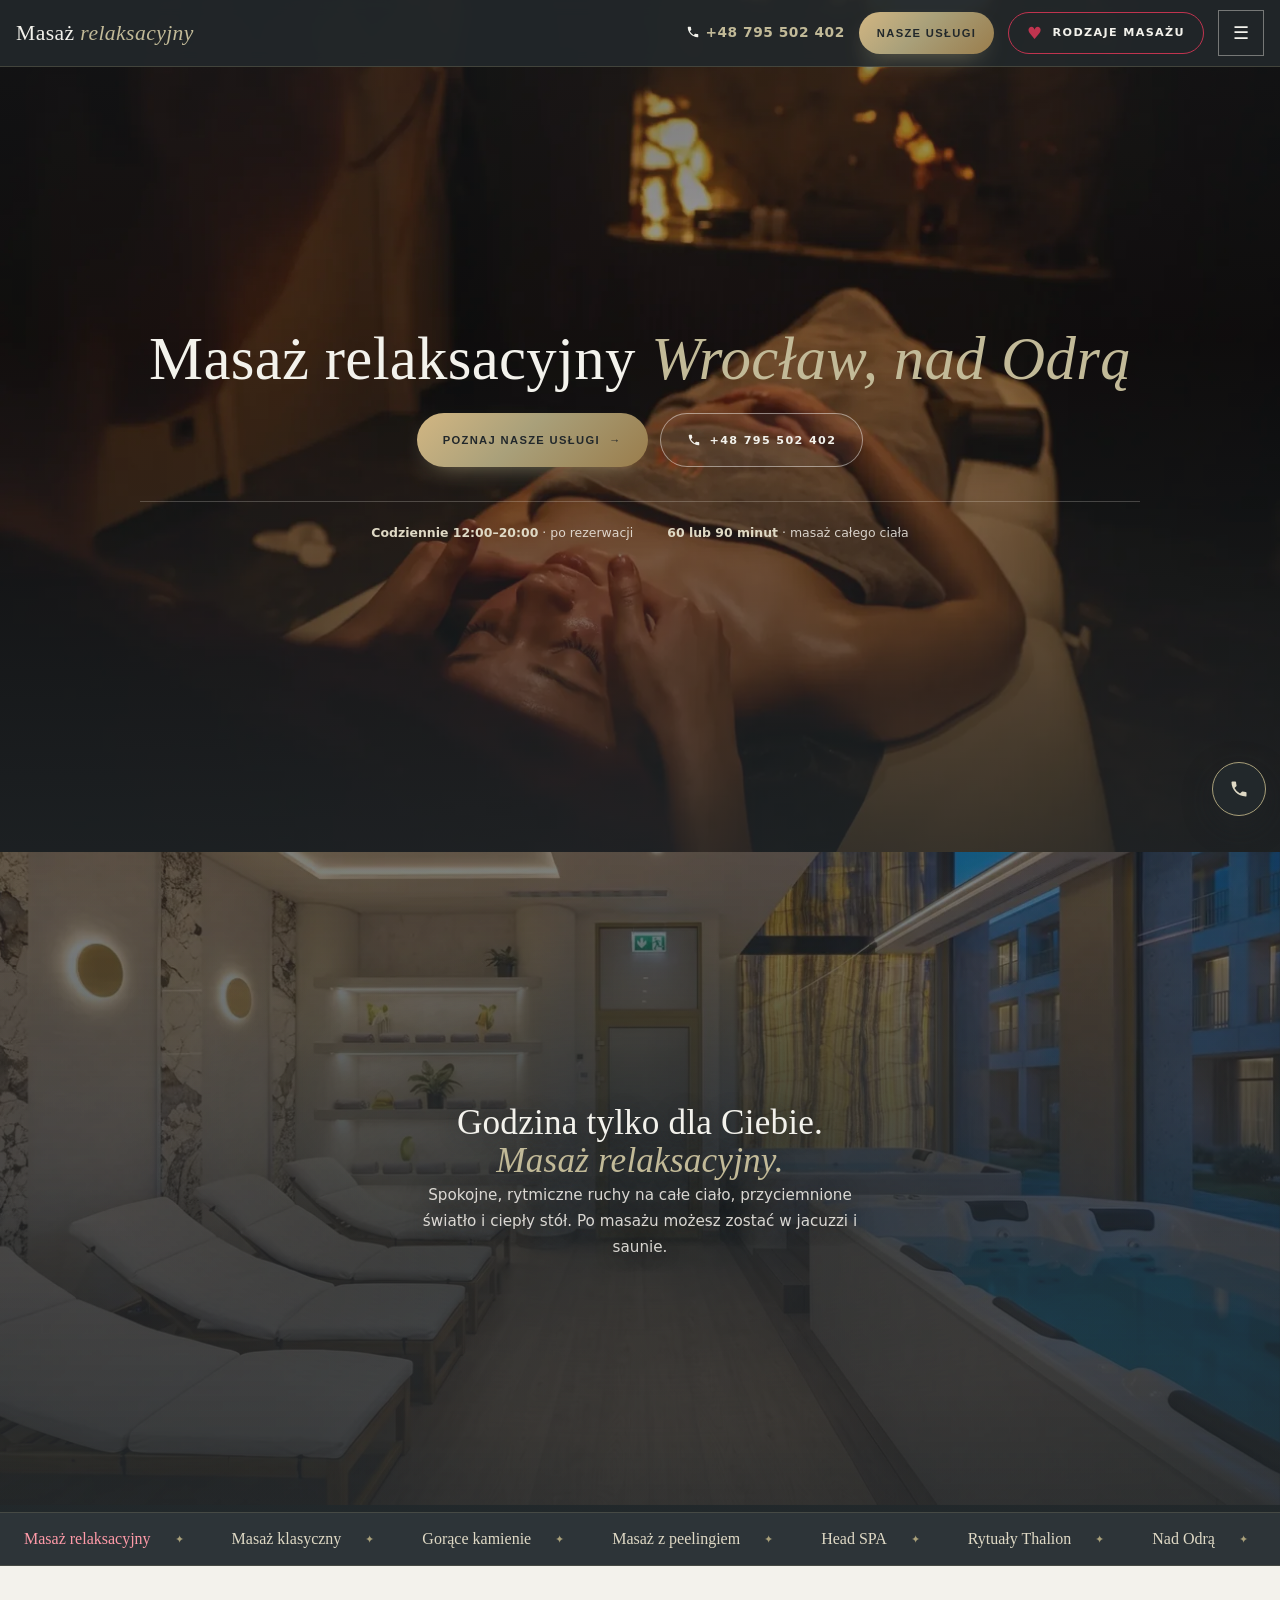
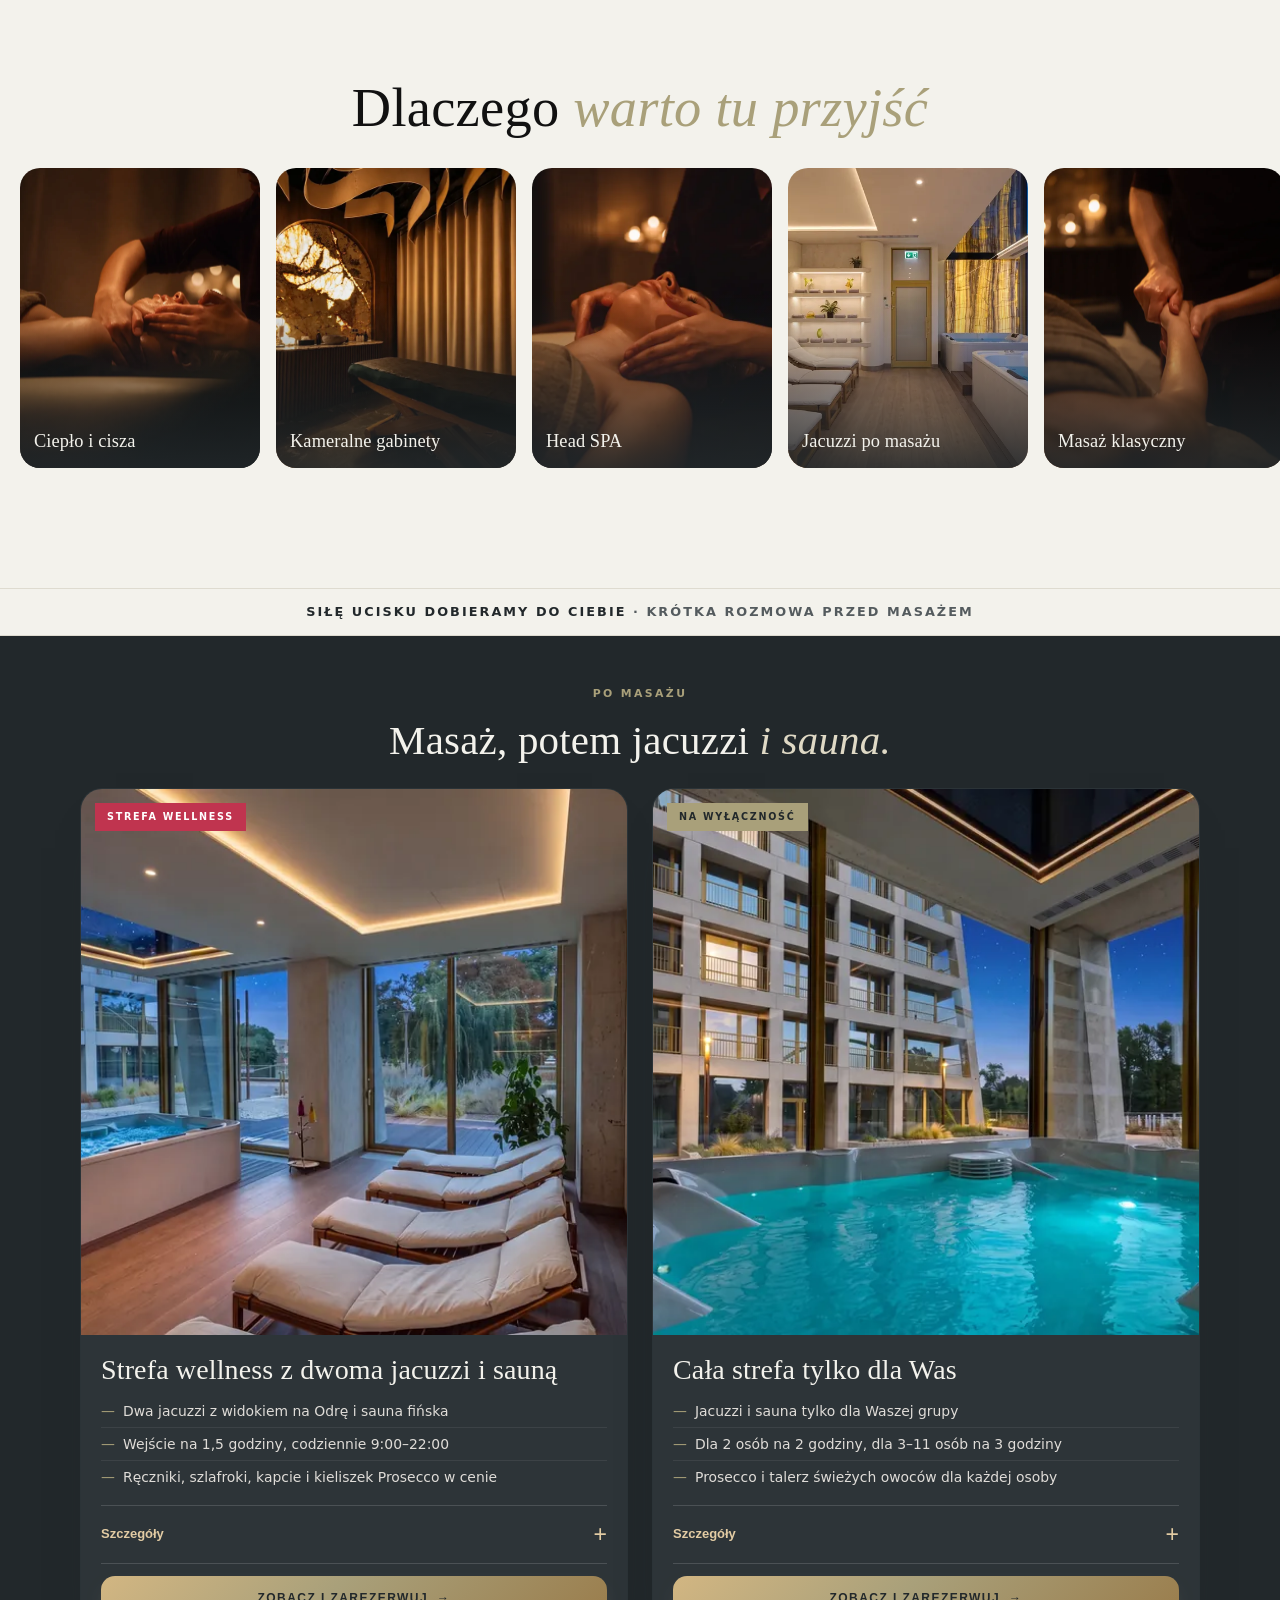
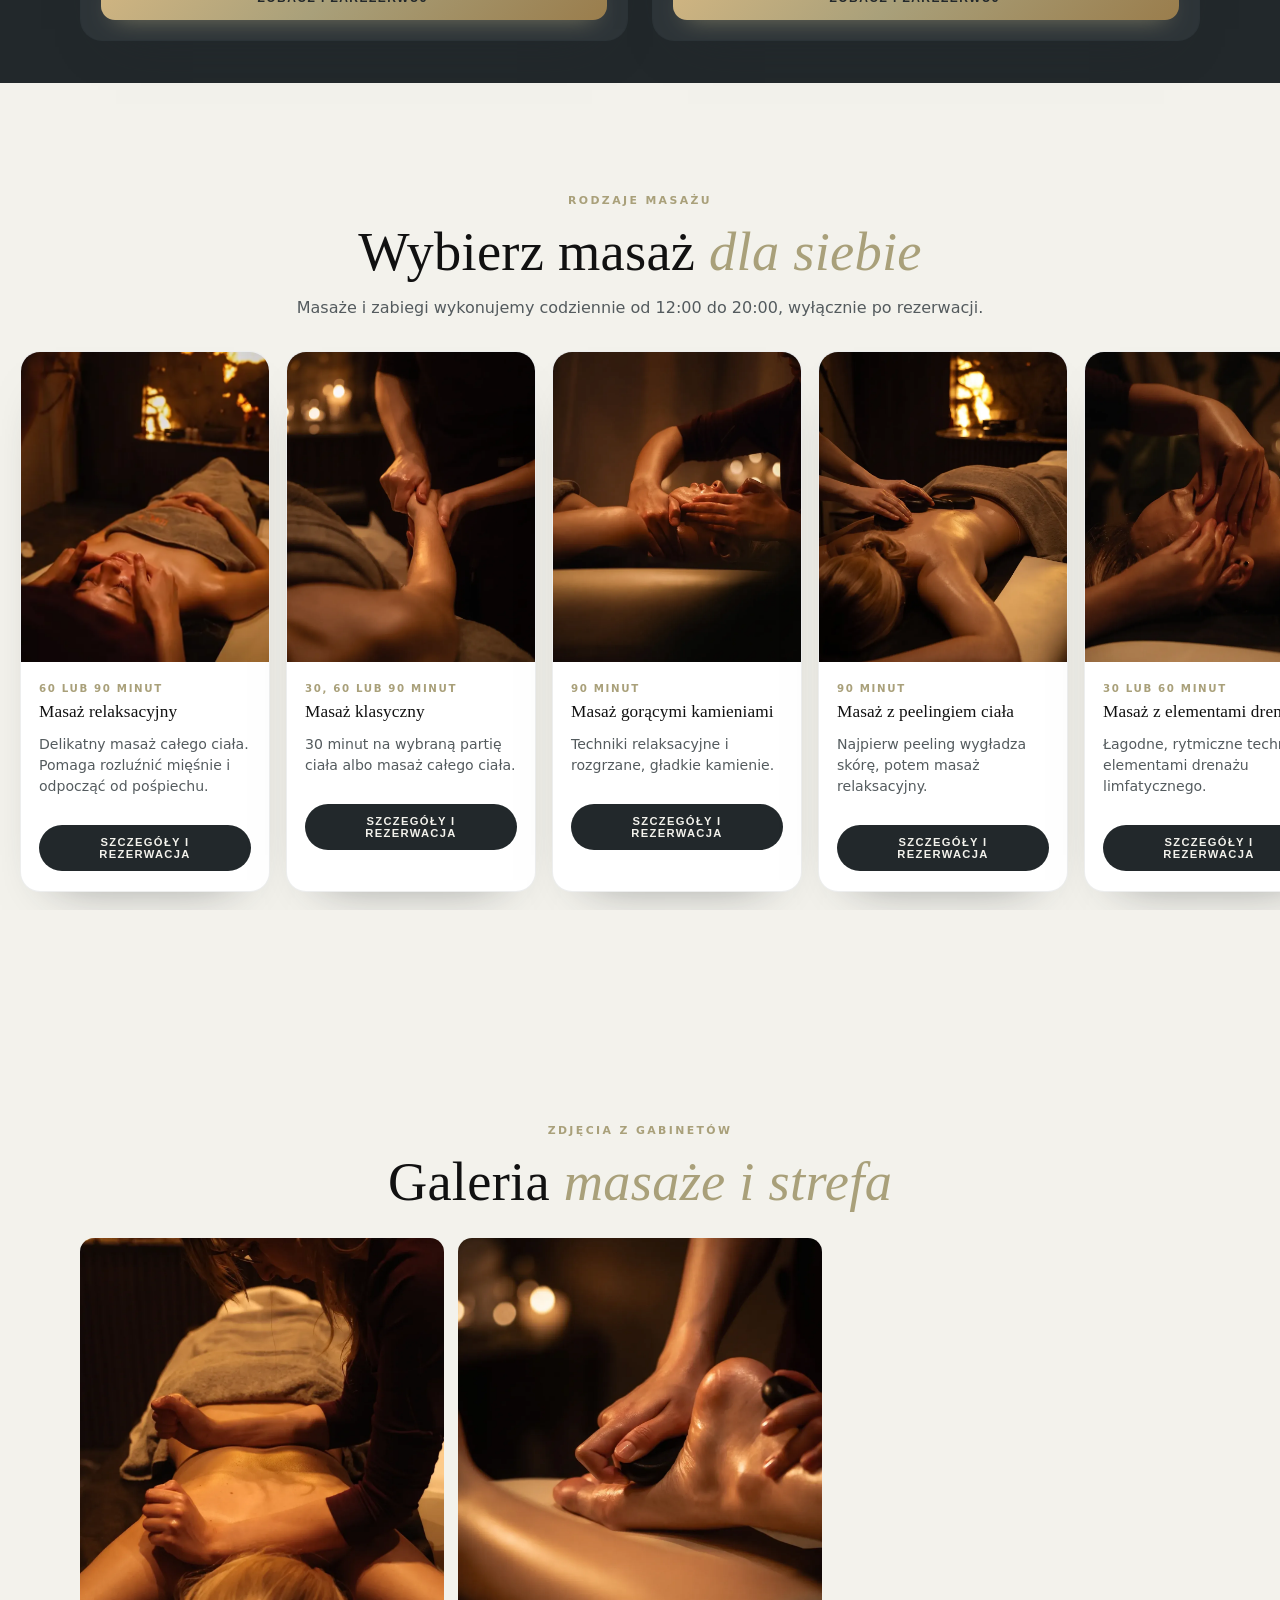
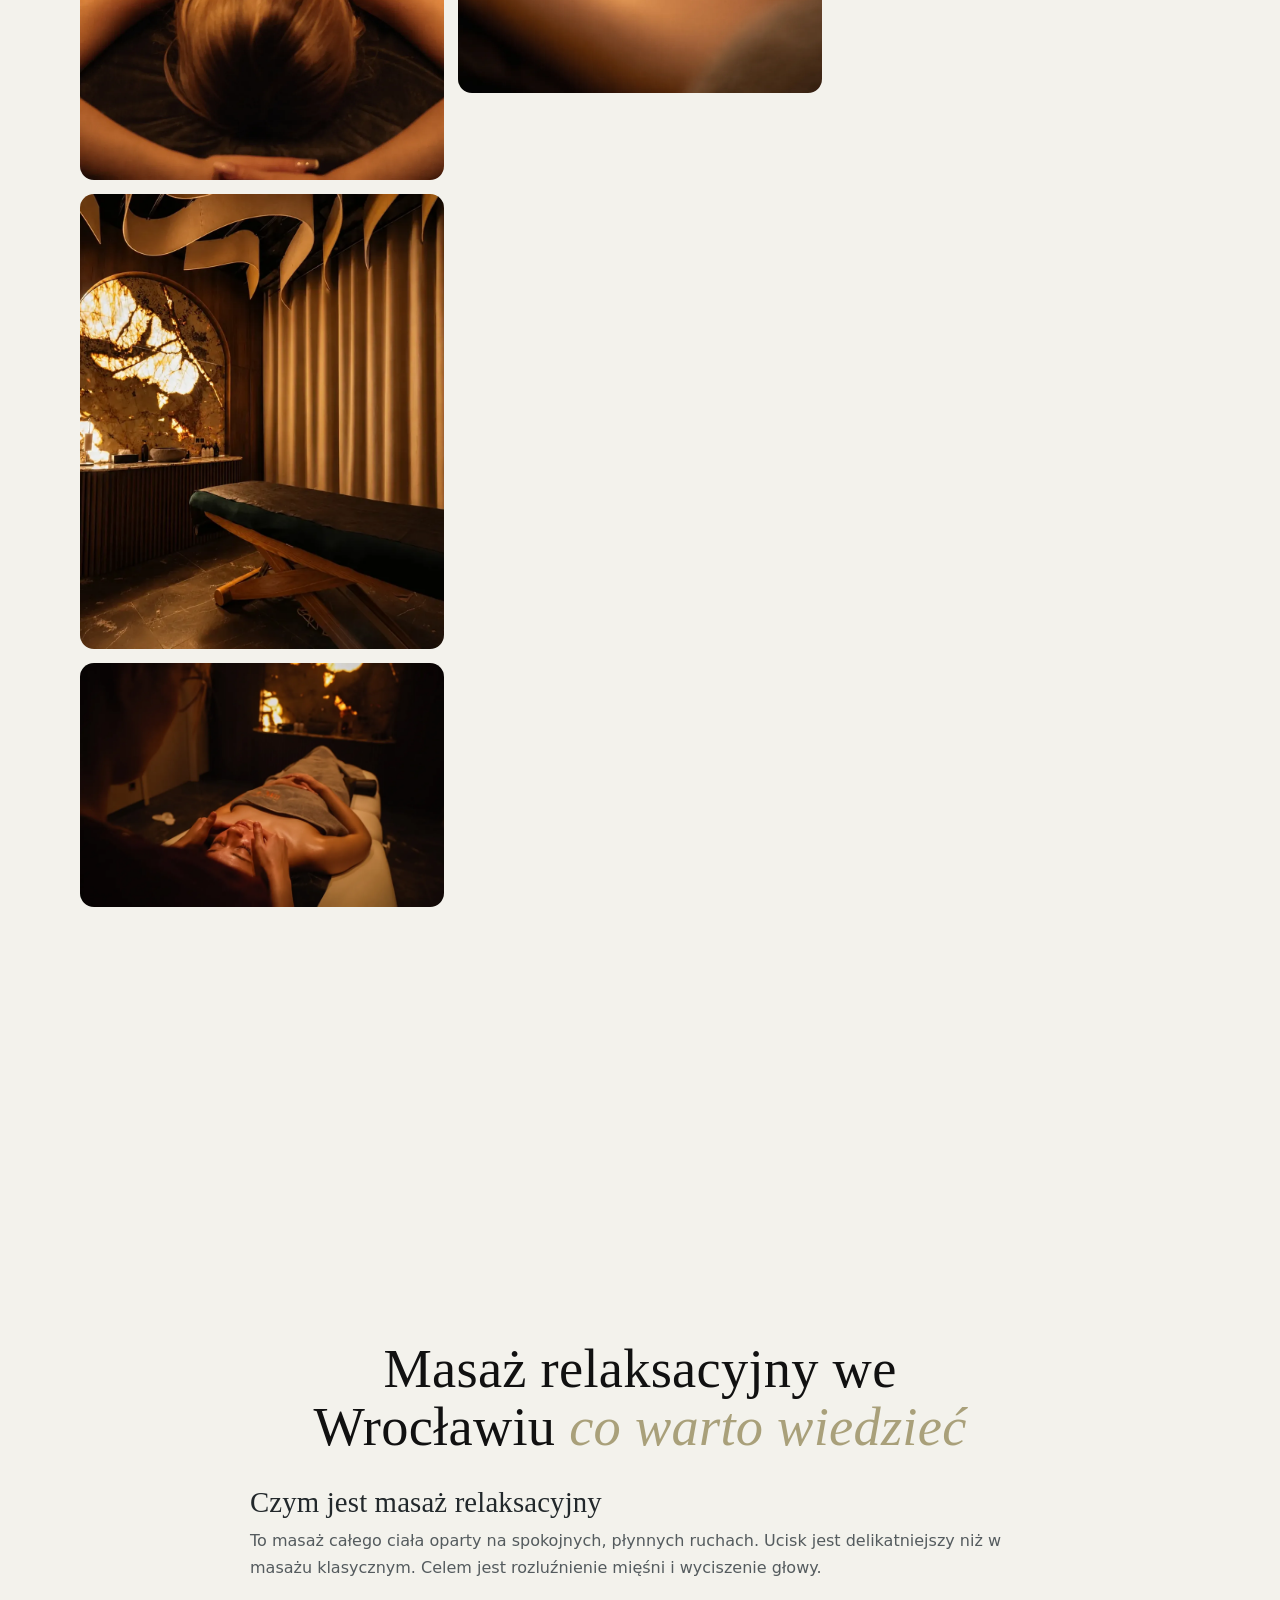
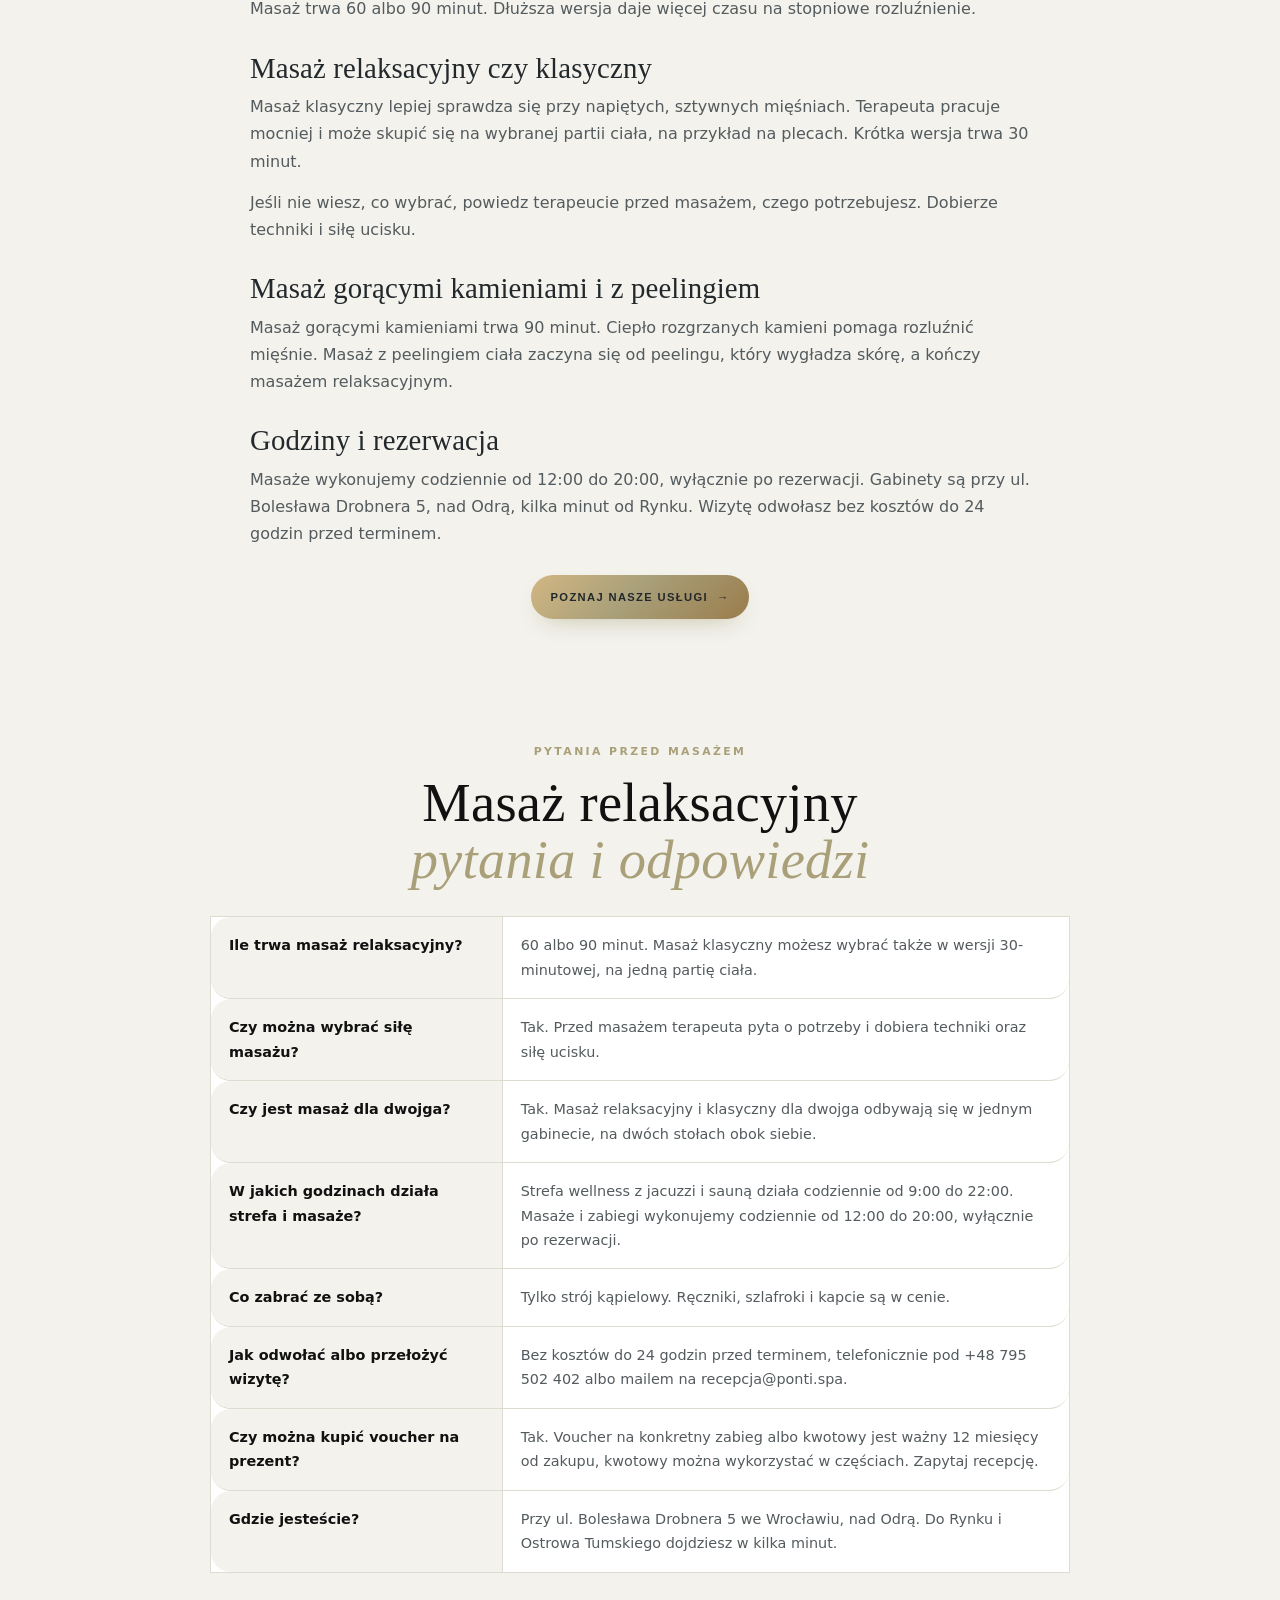
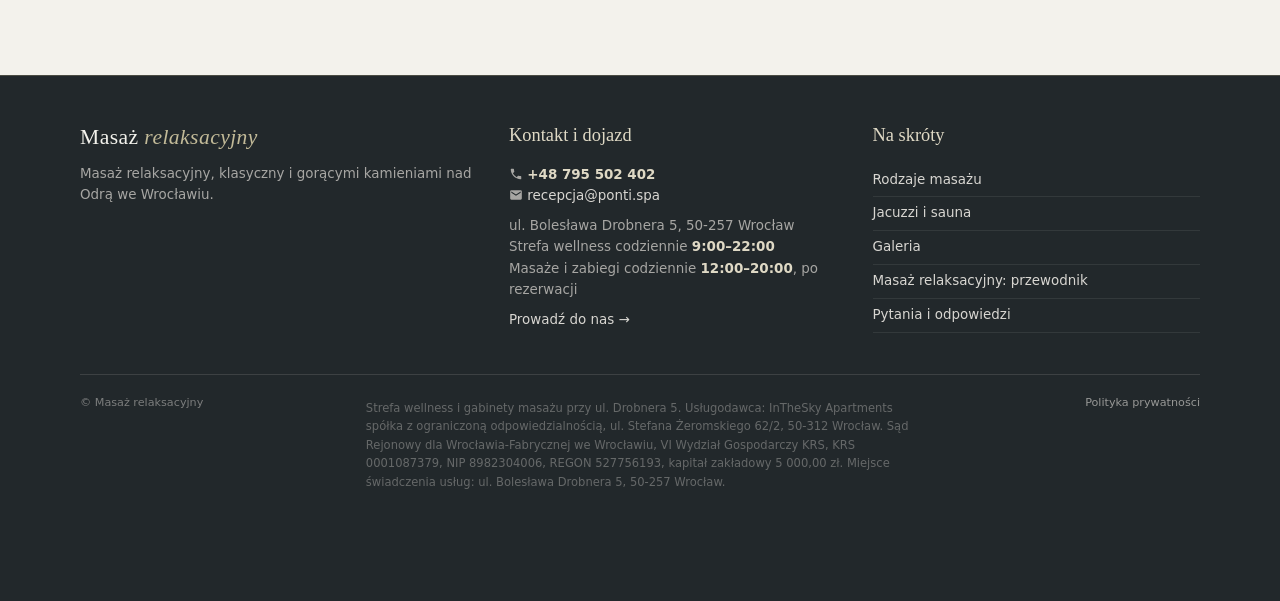
==== commit 44e95057: "Okno usług, hero dopasowane do ekranu" ====
--- a/index.html
+++ b/index.html
@@ -14,7 +14,7 @@
 <link rel="icon" href="/favicon.svg" type="image/svg+xml"/>
 <link as="font" crossorigin="" href="/fonts/eb-garamond-latin.woff2" rel="preload" type="font/woff2"/>
 <link rel="preload" as="image" href="/media/g-30-ponti-spa-masaz-relaksacyjny-1600.webp" fetchpriority="high"/>
-<link href="/style.css?v=202610291330" rel="stylesheet"/>
+<link href="/style.css?v=202610291354" rel="stylesheet"/>
 <script type="application/ld+json">{"@context": "https://schema.org", "@graph": [{"@type": "WebSite", "url": "https://masaz-relaksacyjny-wroclaw.pl/", "name": "Masaż relaksacyjny", "inLanguage": "pl-PL"}, {"@type": "DaySpa", "openingHours": "Mo-Su 09:00-22:00", "name": "Masaż relaksacyjny Wrocław", "description": "Masaż relaksacyjny we Wrocławiu nad Odrą: 60 lub 90 minut, masaż klasyczny, gorącymi kamieniami i z peelingiem. Codziennie 12:00–20:00, po rezerwacji.", "url": "https://masaz-relaksacyjny-wroclaw.pl/", "telephone": "+48 795 502 402", "email": "recepcja@ponti.spa", "image": "https://masaz-relaksacyjny-wroclaw.pl/media/g-30-ponti-spa-masaz-relaksacyjny-1600.webp", "address": {"@type": "PostalAddress", "streetAddress": "ul. Bolesława Drobnera 5", "postalCode": "50-257", "addressLocality": "Wrocław", "addressCountry": "PL"}}, {"@type": "FAQPage", "mainEntity": [{"@type": "Question", "name": "Ile trwa masaż relaksacyjny?", "acceptedAnswer": {"@type": "Answer", "text": "60 albo 90 minut. Masaż klasyczny możesz wybrać także w wersji 30-minutowej, na jedną partię ciała."}}, {"@type": "Question", "name": "Czy można wybrać siłę masażu?", "acceptedAnswer": {"@type": "Answer", "text": "Tak. Przed masażem terapeuta pyta o potrzeby i dobiera techniki oraz siłę ucisku."}}, {"@type": "Question", "name": "Czy jest masaż dla dwojga?", "acceptedAnswer": {"@type": "Answer", "text": "Tak. Masaż relaksacyjny i klasyczny dla dwojga odbywają się w jednym gabinecie, na dwóch stołach obok siebie."}}, {"@type": "Question", "name": "W jakich godzinach działa strefa i masaże?", "acceptedAnswer": {"@type": "Answer", "text": "Strefa wellness z jacuzzi i sauną działa codziennie od 9:00 do 22:00. Masaże i zabiegi wykonujemy codziennie od 12:00 do 20:00, wyłącznie po rezerwacji."}}, {"@type": "Question", "name": "Co zabrać ze sobą?", "acceptedAnswer": {"@type": "Answer", "text": "Tylko strój kąpielowy. Ręczniki, szlafroki i kapcie są w cenie."}}, {"@type": "Question", "name": "Jak odwołać albo przełożyć wizytę?", "acceptedAnswer": {"@type": "Answer", "text": "Bez kosztów do 24 godzin przed terminem, telefonicznie pod +48 795 502 402 albo mailem na recepcja@ponti.spa."}}, {"@type": "Question", "name": "Czy można kupić voucher na prezent?", "acceptedAnswer": {"@type": "Answer", "text": "Tak. Voucher na konkretny zabieg albo kwotowy jest ważny 12 miesięcy od zakupu, kwotowy można wykorzystać w częściach. Zapytaj recepcję."}}, {"@type": "Question", "name": "Gdzie jesteście?", "acceptedAnswer": {"@type": "Answer", "text": "Przy ul. Bolesława Drobnera 5 we Wrocławiu, nad Odrą. Do Rynku i Ostrowa Tumskiego dojdziesz w kilka minut."}}]}]}</script>
 </head>
 <body>
@@ -22,7 +22,7 @@
 <a class="wordmark" href="/">Masaż <em>relaksacyjny</em></a>
 <span class="grow"></span>
 <a class="top-tel" href="tel:+48795502402"><svg aria-hidden="true" class="ico" viewBox="0 0 24 24"><path d="M6.62 10.79a15.05 15.05 0 0 0 6.59 6.59l2.2-2.2a1 1 0 0 1 1.02-.24c1.12.37 2.33.57 3.57.57a1 1 0 0 1 1 1V20a1 1 0 0 1-1 1C10.85 21 3 13.15 3 4a1 1 0 0 1 1-1h3.5a1 1 0 0 1 1 1c0 1.24.2 2.45.57 3.57a1 1 0 0 1-.25 1.02l-2.2 2.2z"/></svg> <span>+48 795 502 402</span></a>
-<a class="btn btn-gold" href="mailto:recepcja@ponti.spa?subject=Masa%C5%BC%3A%20zapytanie%20o%20termin&amp;body=Dzie%C5%84%20dobry%2C%0A%0Aprosz%C4%99%20o%20wolny%20termin.%0ATermin%3A%20%0ALiczba%20os%C3%B3b%3A%20%0ATelefon%3A%20%0A%0APozdrawiam">Zapytaj o termin</a>
+<button type="button" class="btn btn-gold" data-uslugi="">Nasze usługi</button>
 <a class="btn btn-heart top-cta2" href="/" data-to="oferta"><span class="hh">♥</span> Rodzaje masażu</a>
 <button aria-label="Otwórz menu" class="burger" data-menu-open="">☰</button>
 </header>
@@ -37,21 +37,17 @@
 <li><a href="/" data-to="oferta">Rodzaje masażu</a></li><li><a href="/" data-to="pakiety">Jacuzzi i sauna</a></li><li><a href="/" data-to="galeria">Galeria</a></li><li><a href="/" data-to="przewodnik">Masaż relaksacyjny: przewodnik</a></li><li><a href="/" data-to="faq">Pytania i odpowiedzi</a></li><li><a href="/" data-to="kontakt">Kontakt i dojazd</a></li>
 </ul>
 <div class="mcta">
-<a class="btn btn-gold" href="mailto:recepcja@ponti.spa?subject=Masa%C5%BC%3A%20zapytanie%20o%20termin&amp;body=Dzie%C5%84%20dobry%2C%0A%0Aprosz%C4%99%20o%20wolny%20termin.%0ATermin%3A%20%0ALiczba%20os%C3%B3b%3A%20%0ATelefon%3A%20%0A%0APozdrawiam">Zapytaj o termin <span class="arrow">→</span></a>
+<button type="button" class="btn btn-gold" data-uslugi="">Nasze usługi <span class="arrow">→</span></button>
 <a class="btn btn-line" href="tel:+48795502402"><svg aria-hidden="true" class="ico" viewBox="0 0 24 24"><path d="M6.62 10.79a15.05 15.05 0 0 0 6.59 6.59l2.2-2.2a1 1 0 0 1 1.02-.24c1.12.37 2.33.57 3.57.57a1 1 0 0 1 1 1V20a1 1 0 0 1-1 1C10.85 21 3 13.15 3 4a1 1 0 0 1 1-1h3.5a1 1 0 0 1 1 1c0 1.24.2 2.45.57 3.57a1 1 0 0 1-.25 1.02l-2.2 2.2z"/></svg> +48 795 502 402</a>
 </div>
 </nav>
 <section class="hero" id="start">
 <div aria-hidden="true" class="slides">
-<picture><img class="on" alt="Masaż relaksacyjny w gabinecie przy świecach" decoding="async" fetchpriority="high" src="/media/g-30-ponti-spa-masaz-relaksacyjny-1600.webp" width="1600" height="1074"/></picture><picture><img alt="Masaż głowy i twarzy" decoding="async" loading="lazy" src="/media/m-681a8789-1600.webp" width="1600" height="1074"/></picture><picture><img alt="Masaż pleców w ciepłym świetle" decoding="async" loading="lazy" src="/media/m-681a8646-1600.webp" width="1208" height="1800"/></picture>
+<picture><img class="on" alt="Masaż relaksacyjny w gabinecie przy świecach" decoding="async" fetchpriority="high" src="/media/g-30-ponti-spa-masaz-relaksacyjny-1600.webp" width="1600" height="1074"/></picture><picture><img alt="Masaż głowy i twarzy" decoding="async" loading="lazy" src="/media/m-681a8789-1600.webp" width="1600" height="1074"/></picture><picture><img alt="Jacuzzi z widokiem na zieleń nad Odrą" decoding="async" loading="lazy" src="/media/j-hf-20260716-124409-7-1600.webp" width="1600" height="893"/></picture>
 </div>
 <div class="wrap hero-inner">
 <h1>Masaż relaksacyjny <em>Wrocław, nad Odrą</em></h1>
-<form aria-label="Zapytaj o masaż" class="datebar" id="datebar" data-mail="recepcja@ponti.spa" data-temat="Masaż: zapytanie o termin" data-tresc="proszę o wolny termin.">
-<label><span>Dzień masażu</span><input id="dbFrom" required="" type="date"/></label>
-<label><span>Liczba osób</span><select id="dbN"><option>1</option><option>2</option></select></label>
-<button class="btn btn-gold" type="submit">Zapytaj o wolny termin <span class="arrow">→</span></button>
-</form>
+<div class="hero-cta"><button type="button" class="btn btn-gold" data-uslugi="">Poznaj nasze usługi <span class="arrow">→</span></button><a class="btn btn-line" href="tel:+48795502402"><svg aria-hidden="true" class="ico" viewBox="0 0 24 24"><path d="M6.62 10.79a15.05 15.05 0 0 0 6.59 6.59l2.2-2.2a1 1 0 0 1 1.02-.24c1.12.37 2.33.57 3.57.57a1 1 0 0 1 1 1V20a1 1 0 0 1-1 1C10.85 21 3 13.15 3 4a1 1 0 0 1 1-1h3.5a1 1 0 0 1 1 1c0 1.24.2 2.45.57 3.57a1 1 0 0 1-.25 1.02l-2.2 2.2z"/></svg> +48 795 502 402</a></div>
 <div class="trustbar"><span><b>Codziennie 12:00–20:00</b> · po rezerwacji</span><span><b>60 lub 90 minut</b> · masaż całego ciała</span></div>
 <div aria-hidden="true" class="dots"></div>
 </div>
@@ -83,7 +79,7 @@
 <h3>Strefa wellness z dwoma jacuzzi i sauną</h3>
 <ul class="package-brief"><li>Dwa jacuzzi z widokiem na Odrę i sauna fińska</li><li>Wejście na 1,5 godziny, codziennie 9:00–22:00</li><li>Ręczniki, szlafroki, kapcie i kieliszek Prosecco w cenie</li></ul><details class="package-expand"><summary>Szczegóły</summary><div class="package-full-description">
 <ul><li>Jacuzzi z hydromasażem i sauna fińska w jednej strefie</li><li>Sesję można przedłużyć o kolejną godzinę</li><li>Przed 14:00 wejście w niższej cenie</li><li>Od 14:00 dania i napoje z restauracji w budynku, zamawiane przez kod QR i podawane do strefy</li></ul></div></details>
-<a class="btn btn-gold" href="mailto:recepcja@ponti.spa?subject=Strefa%20wellness%20z%20dwoma%20jacuzzi%20i%20saun%C4%85&amp;body=Dzie%C5%84%20dobry%2C%0A%0Aprosz%C4%99%20o%20wolny%20termin.%0ATermin%3A%20%0ALiczba%20os%C3%B3b%3A%20%0ATelefon%3A%20%0A%0APozdrawiam">Zapytaj o termin <span class="arrow">→</span></a>
+<button type="button" class="btn btn-gold" data-uslugi="strefa-wellness-wejscie-na-1-5-godziny">Zobacz i zarezerwuj <span class="arrow">→</span></button>
 </div>
 </article><article class="plan">
 <div class="photo"><span class="ribbon gold">Na wyłączność</span><img alt="Strefa wellness wieczorem: jacuzzi z panoramą zieleni nad Odrą" decoding="async" loading="lazy" width="960" height="536" src="/media/j-hf-20260716-125725-c-960.webp"/></div>
@@ -91,7 +87,7 @@
 <h3>Cała strefa tylko dla Was</h3>
 <ul class="package-brief"><li>Jacuzzi i sauna tylko dla Waszej grupy</li><li>Dla 2 osób na 2 godziny, dla 3–11 osób na 3 godziny</li><li>Prosecco i talerz świeżych owoców dla każdej osoby</li></ul><details class="package-expand"><summary>Szczegóły</summary><div class="package-full-description">
 <ul><li>Sprawdza się na rocznicę, urodziny i wieczór panieński</li><li>Przy rezerwacji wyłączności pobierany jest zadatek 50%</li><li>Grupy powyżej 11 osób: napisz albo zadzwoń do recepcji</li></ul></div></details>
-<a class="btn btn-gold" href="mailto:recepcja@ponti.spa?subject=Ca%C5%82a%20strefa%20tylko%20dla%20Was&amp;body=Dzie%C5%84%20dobry%2C%0A%0Aprosz%C4%99%20o%20wolny%20termin.%0ATermin%3A%20%0ALiczba%20os%C3%B3b%3A%20%0ATelefon%3A%20%0A%0APozdrawiam">Zapytaj o termin <span class="arrow">→</span></a>
+<button type="button" class="btn btn-gold" data-uslugi="strefa-wellness-na-wylacznosc">Zobacz i zarezerwuj <span class="arrow">→</span></button>
 </div>
 </article>
 </div>
@@ -106,22 +102,22 @@
 <div class="aps-slider">
 <article class="ap">
 <div class="photo"><img alt="Masaż relaksacyjny" decoding="async" loading="lazy" src="/media/g-30-ponti-spa-masaz-relaksacyjny-960.webp" width="960" height="644"/></div>
-<div class="ap-body"><span class="fl">60 lub 90 minut</span><h3>Masaż relaksacyjny</h3><p>Delikatny masaż całego ciała. Pomaga rozluźnić mięśnie i odpocząć od pośpiechu.</p><a class="btn btn-navy" href="mailto:recepcja@ponti.spa?subject=Masa%C5%BC%20relaksacyjny&amp;body=Dzie%C5%84%20dobry%2C%0A%0Aprosz%C4%99%20o%20wolny%20termin.%0ATermin%3A%20%0ALiczba%20os%C3%B3b%3A%20%0ATelefon%3A%20%0A%0APozdrawiam">Zapytaj o termin</a></div>
+<div class="ap-body"><span class="fl">60 lub 90 minut</span><h3>Masaż relaksacyjny</h3><p>Delikatny masaż całego ciała. Pomaga rozluźnić mięśnie i odpocząć od pośpiechu.</p><button type="button" class="btn btn-navy" data-uslugi="masaz-relaksacyjny">Szczegóły i rezerwacja</button></div>
 </article><article class="ap">
 <div class="photo"><img alt="Masaż klasyczny" decoding="async" loading="lazy" src="/media/m-681a8387-960.webp" width="960" height="1430"/></div>
-<div class="ap-body"><span class="fl">30, 60 lub 90 minut</span><h3>Masaż klasyczny</h3><p>30 minut na wybraną partię ciała albo masaż całego ciała.</p><a class="btn btn-navy" href="mailto:recepcja@ponti.spa?subject=Masa%C5%BC%20klasyczny&amp;body=Dzie%C5%84%20dobry%2C%0A%0Aprosz%C4%99%20o%20wolny%20termin.%0ATermin%3A%20%0ALiczba%20os%C3%B3b%3A%20%0ATelefon%3A%20%0A%0APozdrawiam">Zapytaj o termin</a></div>
+<div class="ap-body"><span class="fl">30, 60 lub 90 minut</span><h3>Masaż klasyczny</h3><p>30 minut na wybraną partię ciała albo masaż całego ciała.</p><button type="button" class="btn btn-navy" data-uslugi="masaz-klasyczny">Szczegóły i rezerwacja</button></div>
 </article><article class="ap">
 <div class="photo"><img alt="Masaż gorącymi kamieniami" decoding="async" loading="lazy" src="/media/m-681a8646-960.webp" width="960" height="1430"/></div>
-<div class="ap-body"><span class="fl">90 minut</span><h3>Masaż gorącymi kamieniami</h3><p>Techniki relaksacyjne i rozgrzane, gładkie kamienie.</p><a class="btn btn-navy" href="mailto:recepcja@ponti.spa?subject=Masa%C5%BC%20gor%C4%85cymi%20kamieniami&amp;body=Dzie%C5%84%20dobry%2C%0A%0Aprosz%C4%99%20o%20wolny%20termin.%0ATermin%3A%20%0ALiczba%20os%C3%B3b%3A%20%0ATelefon%3A%20%0A%0APozdrawiam">Zapytaj o termin</a></div>
+<div class="ap-body"><span class="fl">90 minut</span><h3>Masaż gorącymi kamieniami</h3><p>Techniki relaksacyjne i rozgrzane, gładkie kamienie.</p><button type="button" class="btn btn-navy" data-uslugi="masaz-goracymi-kamieniami">Szczegóły i rezerwacja</button></div>
 </article><article class="ap">
 <div class="photo"><img alt="Masaż pleców" decoding="async" loading="lazy" src="/media/m-681a8512-960.webp" width="960" height="1430"/></div>
-<div class="ap-body"><span class="fl">90 minut</span><h3>Masaż z peelingiem ciała</h3><p>Najpierw peeling wygładza skórę, potem masaż relaksacyjny.</p><a class="btn btn-navy" href="mailto:recepcja@ponti.spa?subject=Masa%C5%BC%20z%20peelingiem%20cia%C5%82a&amp;body=Dzie%C5%84%20dobry%2C%0A%0Aprosz%C4%99%20o%20wolny%20termin.%0ATermin%3A%20%0ALiczba%20os%C3%B3b%3A%20%0ATelefon%3A%20%0A%0APozdrawiam">Zapytaj o termin</a></div>
+<div class="ap-body"><span class="fl">90 minut</span><h3>Masaż z peelingiem ciała</h3><p>Najpierw peeling wygładza skórę, potem masaż relaksacyjny.</p><button type="button" class="btn btn-navy" data-uslugi="masaz-z-peelingiem-ciala">Szczegóły i rezerwacja</button></div>
 </article><article class="ap">
 <div class="photo"><img alt="Masaż dłoni" decoding="async" loading="lazy" src="/media/m-681a8825-960.webp" width="960" height="1430"/></div>
-<div class="ap-body"><span class="fl">30 lub 60 minut</span><h3>Masaż z elementami drenażu</h3><p>Łagodne, rytmiczne techniki z elementami drenażu limfatycznego.</p><a class="btn btn-navy" href="mailto:recepcja@ponti.spa?subject=Masa%C5%BC%20z%20elementami%20drena%C5%BCu&amp;body=Dzie%C5%84%20dobry%2C%0A%0Aprosz%C4%99%20o%20wolny%20termin.%0ATermin%3A%20%0ALiczba%20os%C3%B3b%3A%20%0ATelefon%3A%20%0A%0APozdrawiam">Zapytaj o termin</a></div>
+<div class="ap-body"><span class="fl">30 lub 60 minut</span><h3>Masaż z elementami drenażu</h3><p>Łagodne, rytmiczne techniki z elementami drenażu limfatycznego.</p><button type="button" class="btn btn-navy" data-uslugi="masaz-z-elementami-drenazu-limfatycznego">Szczegóły i rezerwacja</button></div>
 </article><article class="ap">
 <div class="photo"><img alt="Head SPA" decoding="async" loading="lazy" src="/media/m-681a8789-960.webp" width="960" height="644"/></div>
-<div class="ap-body"><span class="fl">60 lub 90 minut</span><h3>Head SPA</h3><p>Pielęgnacja skóry głowy i włosów połączona z odprężeniem.</p><a class="btn btn-navy" href="mailto:recepcja@ponti.spa?subject=Head%20SPA&amp;body=Dzie%C5%84%20dobry%2C%0A%0Aprosz%C4%99%20o%20wolny%20termin.%0ATermin%3A%20%0ALiczba%20os%C3%B3b%3A%20%0ATelefon%3A%20%0A%0APozdrawiam">Zapytaj o termin</a></div>
+<div class="ap-body"><span class="fl">60 lub 90 minut</span><h3>Head SPA</h3><p>Pielęgnacja skóry głowy i włosów połączona z odprężeniem.</p><button type="button" class="btn btn-navy" data-uslugi="head-spa">Szczegóły i rezerwacja</button></div>
 </article>
 </div>
 </section>
@@ -131,7 +127,7 @@
 </section>
 <section class="sec seo" id="przewodnik">
 <div class="wrap seo-txt"><h2>Masaż relaksacyjny we Wrocławiu <em>co warto wiedzieć</em></h2><h3>Czym jest masaż relaksacyjny</h3><p>To masaż całego ciała oparty na spokojnych, płynnych ruchach. Ucisk jest delikatniejszy niż w masażu klasycznym. Celem jest rozluźnienie mięśni i wyciszenie głowy.</p><p>Masaż trwa 60 albo 90 minut. Dłuższa wersja daje więcej czasu na stopniowe rozluźnienie.</p><h3>Masaż relaksacyjny czy klasyczny</h3><p>Masaż klasyczny lepiej sprawdza się przy napiętych, sztywnych mięśniach. Terapeuta pracuje mocniej i może skupić się na wybranej partii ciała, na przykład na plecach. Krótka wersja trwa 30 minut.</p><p>Jeśli nie wiesz, co wybrać, powiedz terapeucie przed masażem, czego potrzebujesz. Dobierze techniki i siłę ucisku.</p><h3>Masaż gorącymi kamieniami i z peelingiem</h3><p>Masaż gorącymi kamieniami trwa 90 minut. Ciepło rozgrzanych kamieni pomaga rozluźnić mięśnie. Masaż z peelingiem ciała zaczyna się od peelingu, który wygładza skórę, a kończy masażem relaksacyjnym.</p><h3>Godziny i rezerwacja</h3><p>Masaże wykonujemy codziennie od 12:00 do 20:00, wyłącznie po rezerwacji. Gabinety są przy ul. Bolesława Drobnera 5, nad Odrą, kilka minut od Rynku. Wizytę odwołasz bez kosztów do 24 godzin przed terminem.</p>
-<p class="seo-cta"><a class="btn btn-gold" href="mailto:recepcja@ponti.spa?subject=Masa%C5%BC%3A%20zapytanie%20o%20termin&amp;body=Dzie%C5%84%20dobry%2C%0A%0Aprosz%C4%99%20o%20wolny%20termin.%0ATermin%3A%20%0ALiczba%20os%C3%B3b%3A%20%0ATelefon%3A%20%0A%0APozdrawiam">Zapytaj o wolny termin <span class="arrow">→</span></a></p></div>
+<p class="seo-cta"><button type="button" class="btn btn-gold" data-uslugi="">Poznaj nasze usługi <span class="arrow">→</span></button></p></div>
 </section>
 <section class="sec" id="faq" style="padding-top:0">
 <div class="wrap">
@@ -165,8 +161,28 @@
 </div>
 </footer>
 <dialog class="lb" id="lb" aria-label="Galeria zdjęć"><button class="lb-x" aria-label="Zamknij">✕</button><button class="lb-p" aria-label="Poprzednie zdjęcie">‹</button><figure><img alt=""/><figcaption class="lb-cap"></figcaption></figure><button class="lb-n" aria-label="Następne zdjęcie">›</button></dialog>
-<div class="stickybar"><a class="btn btn-gold" href="mailto:recepcja@ponti.spa?subject=Masa%C5%BC%3A%20zapytanie%20o%20termin&amp;body=Dzie%C5%84%20dobry%2C%0A%0Aprosz%C4%99%20o%20wolny%20termin.%0ATermin%3A%20%0ALiczba%20os%C3%B3b%3A%20%0ATelefon%3A%20%0A%0APozdrawiam">Zapytaj o wolny termin</a></div>
+<div class="stickybar"><button type="button" class="btn btn-gold" data-uslugi="">Poznaj nasze usługi</button></div>
+<dialog class="us" id="uslugi" aria-label="Nasze usługi" data-mail="recepcja@ponti.spa" data-start="Masaże" data-focus="masaz-relaksacyjny">
+<div class="us-in">
+<div class="us-top"><div><span class="eyebrow">Nasze usługi · 17 propozycji</span><h2>Wybierz zabieg <em>i zarezerwuj</em></h2></div><button type="button" class="us-x" aria-label="Zamknij">✕</button></div>
+<div class="us-chips" role="tablist"><button type="button" class="us-chip" data-kat="Wszystkie">Wszystkie</button><button type="button" class="us-chip on" data-kat="Masaże">Masaże</button><button type="button" class="us-chip" data-kat="Dla dwojga">Dla dwojga</button><button type="button" class="us-chip" data-kat="Rytuały">Rytuały</button><button type="button" class="us-chip" data-kat="Strefa wellness">Strefa wellness</button><button type="button" class="us-chip" data-kat="Pielęgnacja">Pielęgnacja</button></div>
+<div class="fan" aria-roledescription="karuzela"><button type="button" class="fan-card" data-i="0" data-kat="Masaże" aria-label="Masaż z peelingiem ciała"><img src="/media/m-681a8512-800.webp" width="800" height="1192" alt="Masaż z peelingiem ciała" loading="lazy" decoding="async"/><span class="fan-cap"><small>Masaże · 90 min</small><b>Masaż z peelingiem ciała</b></span></button><button type="button" class="fan-card" data-i="1" data-kat="Masaże" aria-label="Masaż klasyczny"><img src="/media/m-681a8387-800.webp" width="800" height="1192" alt="Masaż klasyczny" loading="lazy" decoding="async"/><span class="fan-cap"><small>Masaże · 30, 60 lub 90 min</small><b>Masaż klasyczny</b></span></button><button type="button" class="fan-card" data-i="2" data-kat="Masaże" aria-label="Masaż relaksacyjny"><img src="/media/g-30-ponti-spa-masaz-relaksacyjny-800.webp" width="800" height="537" alt="Masaż relaksacyjny" loading="lazy" decoding="async"/><span class="fan-cap"><small>Masaże · 60 lub 90 min</small><b>Masaż relaksacyjny</b></span></button><button type="button" class="fan-card" data-i="3" data-kat="Masaże" aria-label="Masaż z elementami drenażu limfatycznego"><img src="/media/m-681a8825-800.webp" width="800" height="1192" alt="Masaż z elementami drenażu limfatycznego" loading="lazy" decoding="async"/><span class="fan-cap"><small>Masaże · 30 lub 60 min</small><b>Masaż z elementami drenażu limfatycznego</b></span></button><button type="button" class="fan-card" data-i="4" data-kat="Masaże" aria-label="Masaż gorącymi kamieniami"><img src="/media/m-681a8646-800.webp" width="800" height="1192" alt="Masaż gorącymi kamieniami" loading="lazy" decoding="async"/><span class="fan-cap"><small>Masaże · 90 min</small><b>Masaż gorącymi kamieniami</b></span></button><button type="button" class="fan-card" data-i="5" data-kat="Dla dwojga" aria-label="Masaż klasyczny dla Dwojga"><img src="/media/g-16-ponti-spa-gabinet-masazu-800.webp" width="800" height="600" alt="Masaż klasyczny dla Dwojga" loading="lazy" decoding="async"/><span class="fan-cap"><small>Dla dwojga · 60 lub 90 min</small><b>Masaż klasyczny dla Dwojga</b></span></button><button type="button" class="fan-card" data-i="6" data-kat="Dla dwojga" aria-label="Masaż relaksacyjny dla Dwojga"><img src="/media/m-681a8798-800.webp" width="800" height="537" alt="Masaż relaksacyjny dla Dwojga" loading="lazy" decoding="async"/><span class="fan-cap"><small>Dla dwojga · 60 lub 90 min</small><b>Masaż relaksacyjny dla Dwojga</b></span></button><button type="button" class="fan-card" data-i="7" data-kat="Dla dwojga" aria-label="Marokański Rytuał Hammam dla Dwojga"><img src="/media/m-681a8566-800.webp" width="800" height="1192" alt="Marokański Rytuał Hammam dla Dwojga" loading="lazy" decoding="async"/><span class="fan-cap"><small>Dla dwojga · 85 min</small><b>Marokański Rytuał Hammam dla Dwojga</b></span></button><button type="button" class="fan-card" data-i="8" data-kat="Dla dwojga" aria-label="Marokański Rytuał Hammam &amp; Sauna dla Dwojga"><img src="/media/g-15-strefa-wellness-sauna-800.webp" width="800" height="600" alt="Marokański Rytuał Hammam &amp; Sauna dla Dwojga" loading="lazy" decoding="async"/><span class="fan-cap"><small>Dla dwojga · 100 min</small><b>Marokański Rytuał Hammam &amp; Sauna dla Dwojga</b></span></button><button type="button" class="fan-card" data-i="9" data-kat="Rytuały" aria-label="Marokański Rytuał Hammam"><img src="/media/m-681a8566-800.webp" width="800" height="1192" alt="Marokański Rytuał Hammam" loading="lazy" decoding="async"/><span class="fan-cap"><small>Rytuały · 85 min</small><b>Marokański Rytuał Hammam</b></span></button><button type="button" class="fan-card" data-i="10" data-kat="Rytuały" aria-label="Marokański Rytuał Hammam &amp; Sauna"><img src="/media/g-15-strefa-wellness-sauna-800.webp" width="800" height="600" alt="Marokański Rytuał Hammam &amp; Sauna" loading="lazy" decoding="async"/><span class="fan-cap"><small>Rytuały · 100 min</small><b>Marokański Rytuał Hammam &amp; Sauna</b></span></button><button type="button" class="fan-card" data-i="11" data-kat="Strefa wellness" aria-label="Strefa wellness: wejście na 1,5 godziny"><img src="/media/g-01-strefa-wellness-jacuzzi-i-lezaki-800.webp" width="800" height="447" alt="Strefa wellness: wejście na 1,5 godziny" loading="lazy" decoding="async"/><span class="fan-cap"><small>Strefa wellness · 90 min</small><b>Strefa wellness: wejście na 1,5 godziny</b></span></button><button type="button" class="fan-card" data-i="12" data-kat="Strefa wellness" aria-label="Strefa wellness na wyłączność"><img src="/media/j-hf-20260716-125725-c-800.webp" width="800" height="447" alt="Strefa wellness na wyłączność" loading="lazy" decoding="async"/><span class="fan-cap"><small>Strefa wellness · 2 h dla 2 osób, 3 h dla 3–11 osób</small><b>Strefa wellness na wyłączność</b></span></button><button type="button" class="fan-card" data-i="13" data-kat="Pielęgnacja" aria-label="Magnezowy Rytuał Ciała Thalion"><img src="/media/m-681a8113-800.webp" width="800" height="1192" alt="Magnezowy Rytuał Ciała Thalion" loading="lazy" decoding="async"/><span class="fan-cap"><small>Pielęgnacja · 90 min</small><b>Magnezowy Rytuał Ciała Thalion</b></span></button><button type="button" class="fan-card" data-i="14" data-kat="Pielęgnacja" aria-label="Modelujący Rytuał Ciała Thalion"><img src="/media/m-681a8113-800.webp" width="800" height="1192" alt="Modelujący Rytuał Ciała Thalion" loading="lazy" decoding="async"/><span class="fan-cap"><small>Pielęgnacja · 90 min</small><b>Modelujący Rytuał Ciała Thalion</b></span></button><button type="button" class="fan-card" data-i="15" data-kat="Pielęgnacja" aria-label="Head SPA"><img src="/media/m-681a8789-800.webp" width="800" height="537" alt="Head SPA" loading="lazy" decoding="async"/><span class="fan-cap"><small>Pielęgnacja · 60 min</small><b>Head SPA</b></span></button><button type="button" class="fan-card" data-i="16" data-kat="Pielęgnacja" aria-label="Head SPA + Rytuał Twarzy"><img src="/media/m-681a8798-800.webp" width="800" height="537" alt="Head SPA + Rytuał Twarzy" loading="lazy" decoding="async"/><span class="fan-cap"><small>Pielęgnacja · 90 min</small><b>Head SPA + Rytuał Twarzy</b></span></button></div>
+<div class="fan-nav"><button type="button" class="fan-p" aria-label="Poprzednia usługa">‹</button><span class="fan-n" aria-live="polite"></span><button type="button" class="fan-nx" aria-label="Następna usługa">›</button></div>
+<div class="us-det">
+<span class="us-kat"></span><h3 class="us-nazwa"></h3><p class="us-czas"></p><p class="us-opis"></p><p class="us-dla"></p><ul class="us-zaw"></ul>
+<div class="us-akcje"><button type="button" class="btn btn-gold us-rez">Zarezerwuj ten zabieg <span class="arrow">→</span></button><a class="btn btn-line us-tel" href="tel:+48795502402">Zadzwoń +48 795 502 402</a></div>
+<form class="us-form" hidden>
+<label><span>Dzień</span><input type="date" required name="d"/></label>
+<label><span>Pora</span><select name="p"><option>dowolna</option><option>12:00–15:00</option><option>15:00–18:00</option><option>18:00–20:00</option></select></label>
+<label><span>Liczba osób</span><select name="o"><option>1</option><option>2</option><option>3</option><option>4–5</option><option>6–11</option></select></label>
+<button class="btn btn-gold" type="submit">Wyślij zapytanie e-mailem <span class="arrow">→</span></button>
+<p class="us-note">Otworzy się Twoja poczta z gotową wiadomością do recepcji. Termin potwierdzamy mailowo, odpowiadamy w ciągu 24 godzin. Masaże i zabiegi codziennie 12:00–20:00.</p>
+</form>
+</div>
+</div>
+<script type="application/json" id="us-data">[{"id": "masaz-z-peelingiem-ciala", "nazwa": "Masaż z peelingiem ciała", "kat": "Masaże", "czas": "90 min", "opis": "Zabieg łączący peeling ciała z masażem relaksacyjnym. Peeling usuwa martwy naskórek i wygładza skórę, a następujący po nim masaż pomaga rozluźnić mięśnie i odpocząć. Dobry wybór dla osób, które chcą połączyć pielęgnację ciała z relaksem.", "dla": "Dla osób, które chcą połączyć relaks z pielęgnacją i wygładzeniem skóry.", "zawiera": []}, {"id": "masaz-klasyczny", "nazwa": "Masaż klasyczny", "kat": "Masaże", "czas": "30, 60 lub 90 min", "opis": "Klasyczny masaż całego ciała, który pomaga rozluźnić napięte mięśnie, zmniejszyć uczucie sztywności i poprawić ogólny komfort. Intensywność masażu dobierana jest indywidualnie do potrzeb i preferencji.", "dla": "Dla osób spiętych, przeciążonych lub po intensywnym tygodniu.", "zawiera": []}, {"id": "masaz-relaksacyjny", "nazwa": "Masaż relaksacyjny", "kat": "Masaże", "czas": "60 lub 90 min", "opis": "Delikatny masaż całego ciała oparty na spokojnych, płynnych ruchach. Pomaga rozluźnić mięśnie, wyciszyć się i odpocząć od codziennego pośpiechu. Polecany osobom, które preferują łagodny dotyk zamiast intensywnej pracy z mięśniami.", "dla": "Dla osób zestresowanych, przemęczonych, szukających odpoczynku.", "zawiera": []}, {"id": "masaz-z-elementami-drenazu-limfatycznego", "nazwa": "Masaż z elementami drenażu limfatycznego", "kat": "Masaże", "czas": "30 lub 60 min", "opis": "Godzinny masaż całego ciała z wykorzystaniem łagodnych, rytmicznych technik i elementów drenażu limfatycznego. To propozycja dla osób, które chcą zadbać o komfort całego ciała i preferują delikatniejszą formę masażu.", "dla": "Dla osób potrzebujących precyzyjnej pracy z ciałem przy uczuciu ciężkich nóg, zatrzymaniu wody i zmęczeniu.", "zawiera": []}, {"id": "masaz-goracymi-kamieniami", "nazwa": "Masaż gorącymi kamieniami", "kat": "Masaże", "czas": "90 min", "opis": "Masaż łączący techniki relaksacyjne z wykorzystaniem gładkich, rozgrzanych kamieni. Przyjemne ciepło pomaga rozluźnić napięte mięśnie, a powolne ruchy terapeuty sprzyjają odprężeniu. Szczególnie polecany osobom, które lubią zabiegi z wykorzystaniem ciepła.", "dla": "Dla osób spiętych, zmęczonych i lubiących zabiegi z wykorzystaniem ciepła.", "zawiera": []}, {"id": "masaz-klasyczny-dla-dwojga", "nazwa": "Masaż klasyczny dla Dwojga", "kat": "Dla dwojga", "czas": "60 lub 90 min", "opis": "Klasyczny masaż całego ciała wykonywany jednocześnie dla dwóch osób w jednym gabinecie. To sposób na wspólny odpoczynek bez rezygnowania z indywidualnego podejścia.", "dla": "Dla dwóch osób, które chcą wspólnie odpocząć i rozluźnić ciało.", "zawiera": []}, {"id": "masaz-relaksacyjny-dla-dwojga", "nazwa": "Masaż relaksacyjny dla Dwojga", "kat": "Dla dwojga", "czas": "60 lub 90 min", "opis": "Spokojny masaż relaksacyjny całego ciała wykonywany jednocześnie dla dwóch osób w jednym gabinecie. Delikatne, płynne ruchy pomagają się wyciszyć i rozluźnić, a wspólna wizyta pozwala dzielić chwilę odpoczynku.", "dla": "Dla par lub bliskich osób szukających wspólnej chwili odprężenia.", "zawiera": []}, {"id": "marokanski-rytual-hammam-dla-dwojga", "nazwa": "Marokański Rytuał Hammam dla Dwojga", "kat": "Dla dwojga", "czas": "85 min", "opis": "Odkryjcie wspólnie marokańską tradycję pielęgnacji, w której oczyszczanie ciała łączy się z głębokim odprężeniem. Rytuał obejmuje oczyszczanie czarnym mydłem, peeling rękawicą Kessa, odżywczą pielęgnację glinką Rassoul i masłem shea oraz relaksujący masaż. To wyjątkowa okazja, aby wspólnie oderwać się od codzienności i zadbać o ciało w atmosferze relaksu.", "dla": "Dla osób, które chcą połączyć intensywne oczyszczanie skóry z odżywczą pielęgnacją i relaksem.", "zawiera": []}, {"id": "marokanski-rytual-hammam-sauna-dla-dwojga", "nazwa": "Marokański Rytuał Hammam & Sauna dla Dwojga", "kat": "Dla dwojga", "czas": "100 min", "opis": "Rozpocznijcie swoją chwilę relaksu od odprężającego pobytu w saunie fińskiej, który przyjemnie rozgrzeje ciało i pozwoli zwolnić tempo. Następnie zapraszamy na pełny Marokański Rytuał Hammam, obejmujący oczyszczanie, peeling rękawicą Kessa, odżywczą pielęgnację oraz masaż.", "dla": "Dla osób, które lubią saunę i chcą przed rytuałem spokojnie się rozgrzać i odprężyć.", "zawiera": []}, {"id": "marokanski-rytual-hammam", "nazwa": "Marokański Rytuał Hammam", "kat": "Rytuały", "czas": "85 min", "opis": "Odkryj marokańską tradycję pielęgnacji, w której oczyszczanie łączy się z głębokim odprężeniem. Rytuał obejmuje oczyszczanie czarnym mydłem, peeling rękawicą Kessa, odżywczą pielęgnację glinką Rassoul i masłem shea oraz relaksujący masaż.", "dla": "Dla osób, które chcą połączyć intensywne oczyszczanie skóry z odżywczą pielęgnacją i relaksem.", "zawiera": []}, {"id": "marokanski-rytual-hammam-sauna", "nazwa": "Marokański Rytuał Hammam & Sauna", "kat": "Rytuały", "czas": "100 min", "opis": "Rozpocznij swoją chwilę relaksu od odprężającego pobytu w saunie fińskiej, który przyjemnie rozgrzeje ciało i pozwoli zwolnić tempo. Następnie zapraszamy na pełny Marokański Rytuał Hammam, obejmujący oczyszczanie, peeling rękawicą Kessa, odżywczą pielęgnację oraz masaż.", "dla": "Dla osób, które lubią saunę i chcą przed rytuałem spokojnie się rozgrzać i odprężyć.", "zawiera": []}, {"id": "strefa-wellness-wejscie-na-1-5-godziny", "nazwa": "Strefa wellness: wejście na 1,5 godziny", "kat": "Strefa wellness", "czas": "90 min", "opis": "Zostaw codzienny pośpiech za drzwiami i pozwól sobie na 90 minut odpoczynku. Korzystaj z jacuzzi oraz sauny fińskiej we własnym tempie, ciesząc się chwilą relaksu we wspólnej strefie Wellness, dostępnej również dla innych gości.", "dla": "Dla osób, które chcą skorzystać ze strefy Wellness bez rezerwacji na wyłączność.", "zawiera": ["szlafrok", "kapcie", "ręcznik", "kieliszek prosecco"]}, {"id": "strefa-wellness-na-wylacznosc", "nazwa": "Strefa wellness na wyłączność", "kat": "Strefa wellness", "czas": "2 h dla 2 osób, 3 h dla 3–11 osób", "opis": "Wasz czas, Wasza przestrzeń i pełna swoboda odpoczynku. Zarezerwujcie jacuzzi oraz saunę fińską tylko dla siebie i cieszcie się prywatną chwilą relaksu we dwoje, bez obecności innych gości.", "dla": "Dla par lub grup, którym zależy na prywatności i wspólnie spędzonym czasie.", "zawiera": ["szlafrok", "kapcie", "ręcznik", "kieliszek prosecco", "talerz świeżych owoców"]}, {"id": "magnezowy-rytual-ciala-thalion", "nazwa": "Magnezowy Rytuał Ciała Thalion", "kat": "Pielęgnacja", "czas": "90 min", "opis": "Regenerujący rytuał pielęgnacyjny oparty na morskich składnikach aktywnych oraz kosmetykach bogatych w magnez. Zabieg łączy intensywną pielęgnację skóry z głębokim odprężeniem, pomagając złagodzić uczucie napięcia i zmęczenia. Szczególnie polecany osobom prowadzącym intensywny tryb życia, po wysiłku fizycznym lub w okresach zwiększonego stresu, gdy ciało potrzebuje odpoczynku i regeneracji.", "dla": "Dla osób, które chcą połączyć pielęgnację ciała z relaksem.", "zawiera": []}, {"id": "modelujacy-rytual-ciala-thalion", "nazwa": "Modelujący Rytuał Ciała Thalion", "kat": "Pielęgnacja", "czas": "90 min", "opis": "Modelujący rytuał pielęgnacyjny oparty na bogactwie morskich składników aktywnych, które wspierają mikrokrążenie oraz pomagają poprawić jędrność i elastyczność skóry. Specjalistyczna pielęgnacja połączona z delikatnym masażem z elementami drenażu limfatycznego sprzyja uczuciu lekkości i komfortu, szczególnie przy skłonności do zatrzymywania wody w organizmie. Idealny dla osób, które chcą zadbać o wygląd i kondycję skóry ciała.", "dla": "Dla osób szukających pielęgnacji ukierunkowanej na wygląd i jędrność skóry ciała.", "zawiera": []}, {"id": "head-spa", "nazwa": "Head SPA", "kat": "Pielęgnacja", "czas": "60 min", "opis": "Zanurz się w wyjątkowym rytuale, który łączy kompleksową pielęgnację skóry głowy i włosów z głębokim odprężeniem. Starannie dobrane kosmetyki odżywiają włosy i dbają o komfort skóry głowy, a delikatne, rytmiczne techniki masażu towarzyszą Ci na kolejnych etapach zabiegu.", "dla": "Dla osób szukających relaksu połączonego z pielęgnacją skóry głowy i włosów.", "zawiera": []}, {"id": "head-spa-rytual-twarzy", "nazwa": "Head SPA + Rytuał Twarzy", "kat": "Pielęgnacja", "czas": "90 min", "opis": "Kompleksowy rytuał łączący pielęgnację twarzy, szyi i dekoltu z relaksującym Head SPA. Zabieg rozpoczyna się od delikatnego peelingu, odżywczej maski oraz masażu twarzy, szyi i dekoltu, z wykorzystaniem kosmetyków opartych na naturalnych składnikach, odpowiednich również dla skóry wrażliwej. Następnie płynnie przechodzi w pełny rytuał Head SPA, obejmujący pielęgnację skóry głowy i włosów oraz odprężający masaż towarzyszący kolejnym etapom zabiegu. Całość zapewnia kompleksową pielęgnację i głęboki relaks.", "dla": "Dla osób, które chcą podczas jednej wizyty zadbać o włosy, skórę głowy i twarz.", "zawiera": []}]</script>
+</dialog>
 <a aria-label="Zadzwoń" class="tel-fab" href="tel:+48795502402"><svg aria-hidden="true" class="ico" viewBox="0 0 24 24"><path d="M6.62 10.79a15.05 15.05 0 0 0 6.59 6.59l2.2-2.2a1 1 0 0 1 1.02-.24c1.12.37 2.33.57 3.57.57a1 1 0 0 1 1 1V20a1 1 0 0 1-1 1C10.85 21 3 13.15 3 4a1 1 0 0 1 1-1h3.5a1 1 0 0 1 1 1c0 1.24.2 2.45.57 3.57a1 1 0 0 1-.25 1.02l-2.2 2.2z"/></svg></a>
-<script defer src="/site.js?v=202610291330"></script>
+<script defer src="/site.js?v=202610291354"></script>
 </body>
 </html>
--- a/style.css
+++ b/style.css
@@ -726,6 +726,9 @@
 .tower .stick::after{background:radial-gradient(ellipse 60% 55% at 50% 50%,rgba(var(--navy-rgb),.78),rgba(var(--navy-rgb),.35) 70%),linear-gradient(180deg,rgba(var(--navy-rgb),.35),rgba(var(--navy-rgb),.85))}
 #tower .stick{align-items:center}#tower .panel{margin-inline:auto;padding:32px 22px;text-align:center}#tower h2{max-width:30ch;margin-inline:auto}
 .trustbar span b{color:var(--gold-pale)}
+.hero .slides img{object-fit:cover;object-position:center}
+.rv{opacity:0;transform:translateY(26px);transition:opacity .8s var(--ease),transform .8s var(--ease)}.rv.in{opacity:1;transform:none}
+@media(prefers-reduced-motion:reduce){.rv{opacity:1;transform:none;transition:none}}
 .ap .pr{display:none}.ap-body p{font-size:.88rem;color:var(--ink-soft);margin:6px 0 12px;line-height:1.5}
 .legal .firma{display:block;max-width:76ch;opacity:.75;font-size:.72rem;line-height:1.6;margin-top:6px}
 #pakiety .plans{grid-template-columns:repeat(2,minmax(0,1fr))}@media(max-width:640px){#pakiety .plans{grid-template-columns:1fr}}
@@ -751,3 +754,55 @@
 .kontakt-box h3{font-size:1.15rem;color:var(--navy);margin:0 0 8px}.kontakt-box p{margin:0;color:var(--ink-soft);font-size:.92rem;line-height:1.6}
 .doc{padding:110px 0 50px;background:var(--ivory)}.doc .wrap{max-width:780px}.doc h1{color:var(--navy);font-size:2rem}
 .doc h2{font-size:1.3rem;color:var(--navy);margin:26px 0 8px;text-align:left}.doc p,.doc li{color:var(--ink-soft)}
+
+/* okno usług + karuzela wachlarzowa */
+.us{border:0;padding:0;margin:auto;width:min(1180px,94vw);height:min(94vh,980px);max-width:none;max-height:none;border-radius:22px;background:var(--navy);color:var(--ivory);overflow:hidden;box-shadow:0 30px 90px rgba(0,0,0,.45)}
+.us::backdrop{background:rgba(var(--navy-rgb),.72);backdrop-filter:blur(6px)}
+.us[open]{animation:usIn .45s var(--ease)}@keyframes usIn{from{opacity:0;transform:translateY(24px) scale(.98)}to{opacity:1;transform:none}}
+.us-in{height:100%;overflow:auto;padding:26px clamp(18px,3vw,40px) 34px;overscroll-behavior:contain}
+.us-top{display:flex;justify-content:space-between;align-items:flex-start;gap:14px}
+.us-top h2{color:var(--ivory);font-size:clamp(1.6rem,3.4vw,2.6rem);margin:6px 0 0;text-align:left}.us-top h2 em{color:var(--gold-light)}
+.us-x{background:rgba(255,255,255,.08);border:1px solid rgba(255,255,255,.25);color:var(--ivory);width:46px;height:46px;border-radius:50%;font-size:1.2rem;cursor:pointer;flex:0 0 auto}
+.us-chips{display:flex;gap:8px;flex-wrap:wrap;margin:18px 0 6px}
+.us-chip{border:1px solid rgba(255,255,255,.22);background:transparent;color:var(--ivory);padding:8px 14px;border-radius:999px;font:inherit;font-size:.8rem;cursor:pointer;transition:background .3s,color .3s}
+.us-chip.on,.us-chip:hover{background:var(--gold);border-color:var(--gold);color:var(--navy)}
+.fan{position:relative;height:clamp(300px,44vh,440px);margin:10px 0 0;touch-action:pan-y;user-select:none;-webkit-user-select:none}
+.fan-card{position:absolute;left:50%;top:6%;width:clamp(180px,22vw,270px);aspect-ratio:3/4;margin-left:calc(clamp(180px,22vw,270px)/-2);border:0;padding:0;border-radius:18px;overflow:hidden;cursor:pointer;background:#000;
+ transform-origin:50% 120%;transition:transform .7s cubic-bezier(.22,.8,.24,1),opacity .5s,filter .5s,box-shadow .5s;box-shadow:0 18px 40px rgba(0,0,0,.35)}
+.fan-card img{width:100%;height:100%;object-fit:cover;display:block;pointer-events:none}
+.fan-card::after{content:"";position:absolute;inset:0;background:linear-gradient(180deg,transparent 45%,rgba(0,0,0,.78))}
+.fan-cap{position:absolute;left:14px;right:14px;bottom:12px;z-index:1;text-align:left;color:#fff}
+.fan-cap small{display:block;font-size:.66rem;letter-spacing:.08em;text-transform:uppercase;opacity:.8;margin-bottom:4px}
+.fan-cap b{font-family:var(--serif,inherit);font-weight:500;font-size:1.05rem;line-height:1.2}
+.fan-card.act{box-shadow:0 26px 60px rgba(0,0,0,.5),0 0 0 2px var(--gold)}
+.fan-card:not(.act){filter:saturate(.7) brightness(.8)}
+.fan-nav{display:flex;justify-content:center;align-items:center;gap:18px;margin:4px 0 8px}
+.fan-nav button{background:rgba(255,255,255,.08);border:1px solid rgba(255,255,255,.25);color:var(--ivory);width:46px;height:46px;border-radius:50%;font-size:1.4rem;cursor:pointer}
+.fan-n{font-size:.82rem;opacity:.8;min-width:60px;text-align:center}
+.us-det{max-width:760px;margin:6px auto 0;text-align:center}
+.us-kat{font-size:.7rem;letter-spacing:.14em;text-transform:uppercase;color:var(--gold-light)}
+.us-nazwa{color:var(--ivory);font-size:clamp(1.4rem,2.8vw,2rem);margin:6px 0 4px}
+.us-czas{color:var(--gold-pale);font-size:.9rem;margin:0 0 12px}
+.us-opis,.us-dla{color:rgba(255,255,255,.82);line-height:1.7;margin:0 0 10px}.us-dla{font-size:.9rem;opacity:.85}
+.us-zaw{list-style:none;padding:0;margin:4px 0 14px;display:flex;gap:8px;justify-content:center;flex-wrap:wrap}
+.us-zaw li{font-size:.75rem;border:1px solid rgba(255,255,255,.2);border-radius:999px;padding:5px 11px}
+.us-zaw:empty{display:none}
+.us-akcje{display:flex;gap:10px;justify-content:center;flex-wrap:wrap;margin-top:6px}
+.us .btn-line{border:1px solid rgba(255,255,255,.35);color:var(--ivory);background:transparent}
+.us-form{display:grid;grid-template-columns:repeat(3,minmax(0,1fr));gap:10px;margin:18px auto 0;text-align:left;background:rgba(255,255,255,.05);border:1px solid rgba(255,255,255,.14);border-radius:16px;padding:16px}
+.us-form[hidden]{display:none}
+.us-form label{display:grid;gap:5px;font-size:.7rem;letter-spacing:.1em;text-transform:uppercase;color:var(--gold-pale)}
+.us-form input,.us-form select{height:46px;padding:10px;border:1px solid rgba(255,255,255,.3);border-radius:12px;background:rgba(255,255,255,.06);color:var(--ivory);font:inherit;font-size:.9rem;text-transform:none;letter-spacing:0}
+.us-form select option{color:#222}
+.us-form .btn{grid-column:1/-1;justify-content:center}
+.us-note{grid-column:1/-1;margin:0;font-size:.78rem;color:rgba(255,255,255,.7);text-transform:none;letter-spacing:0}
+.hero-cta{display:flex;gap:12px;justify-content:center;flex-wrap:wrap;margin:22px 0 4px}
+.hero-cta .btn{min-height:54px;padding:14px 26px}
+.hero-cta .btn-line{border:1px solid rgba(255,255,255,.45);color:var(--ivory);background:rgba(255,255,255,.04)}
+@media(max-width:700px){
+ .us{width:100vw;height:100svh;max-height:none;border-radius:0}
+ .fan{height:clamp(300px,52vh,420px)}
+ .fan-card{width:min(62vw,250px);margin-left:calc(min(62vw,250px)/-2)}
+ .us-form{grid-template-columns:1fr 1fr}.us-form label:first-child{grid-column:1/-1}
+}
+@media(prefers-reduced-motion:reduce){.fan-card,.us[open]{transition:none;animation:none}}
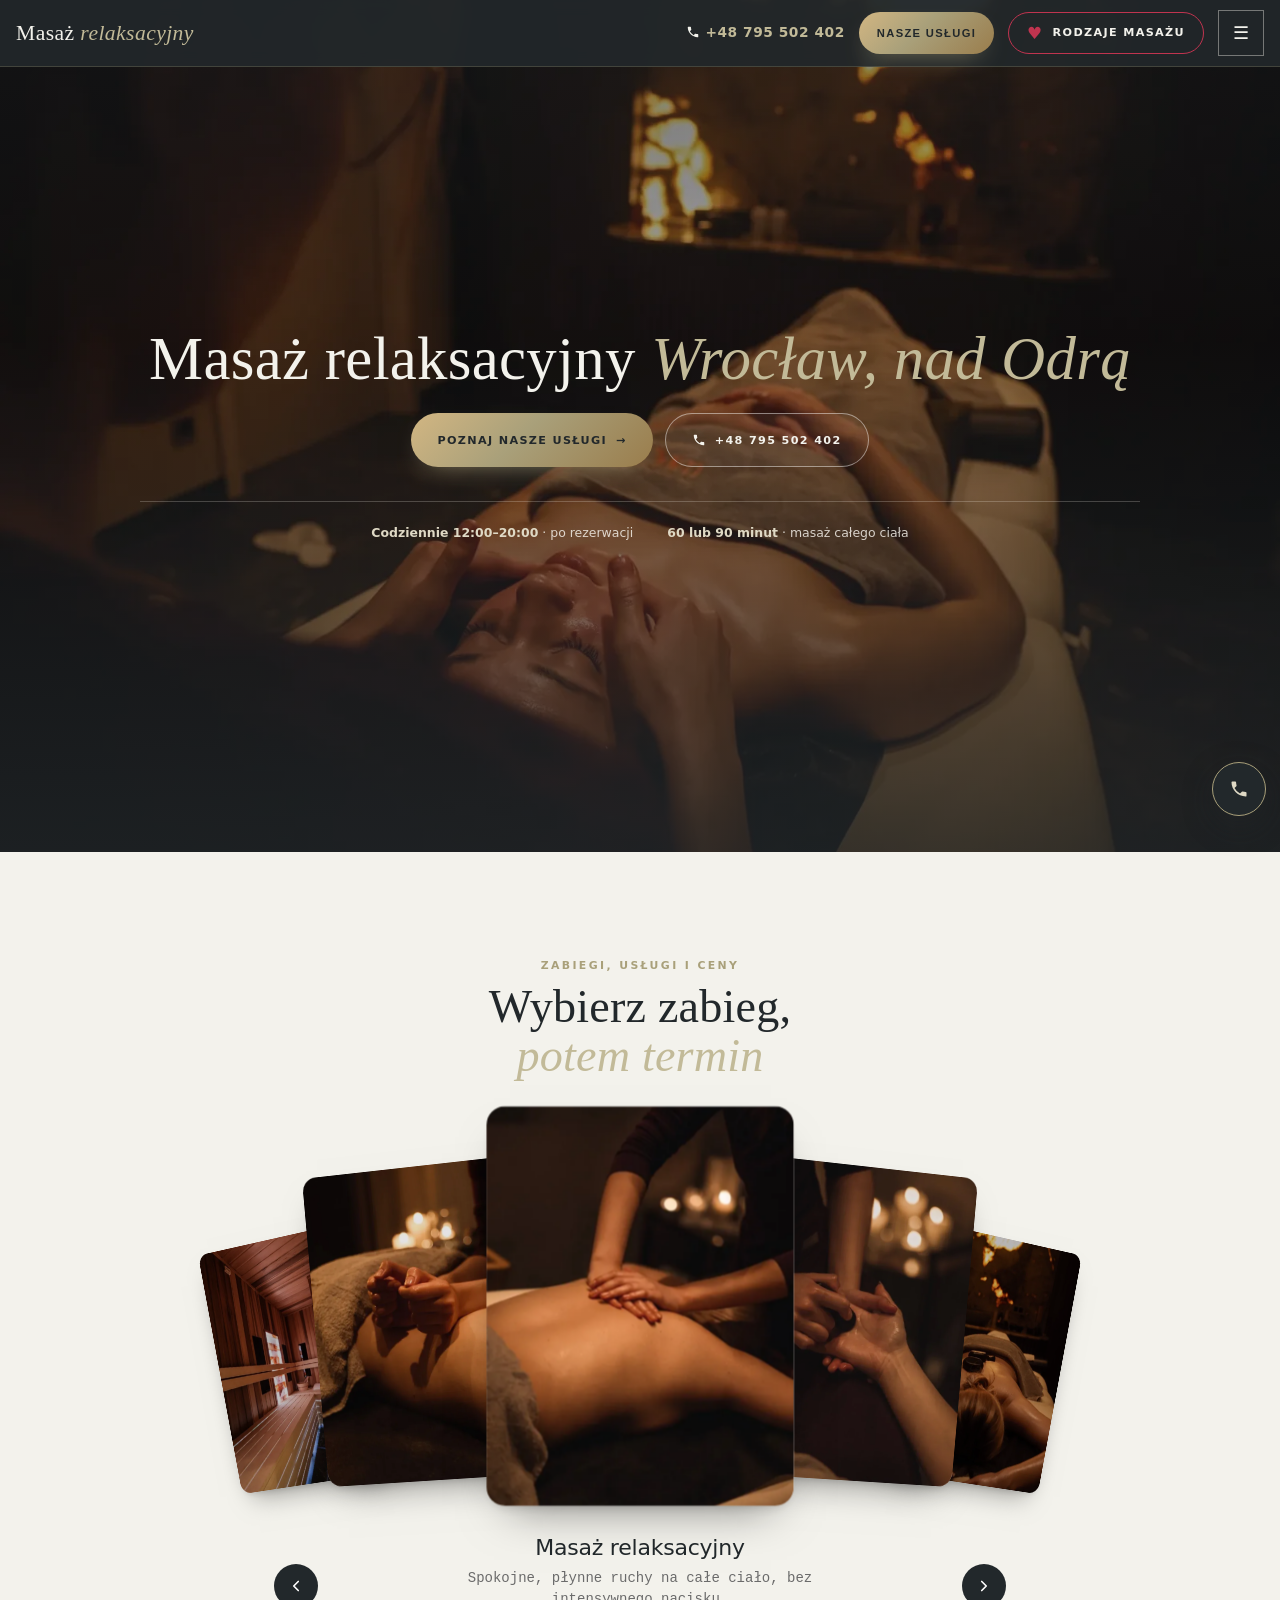
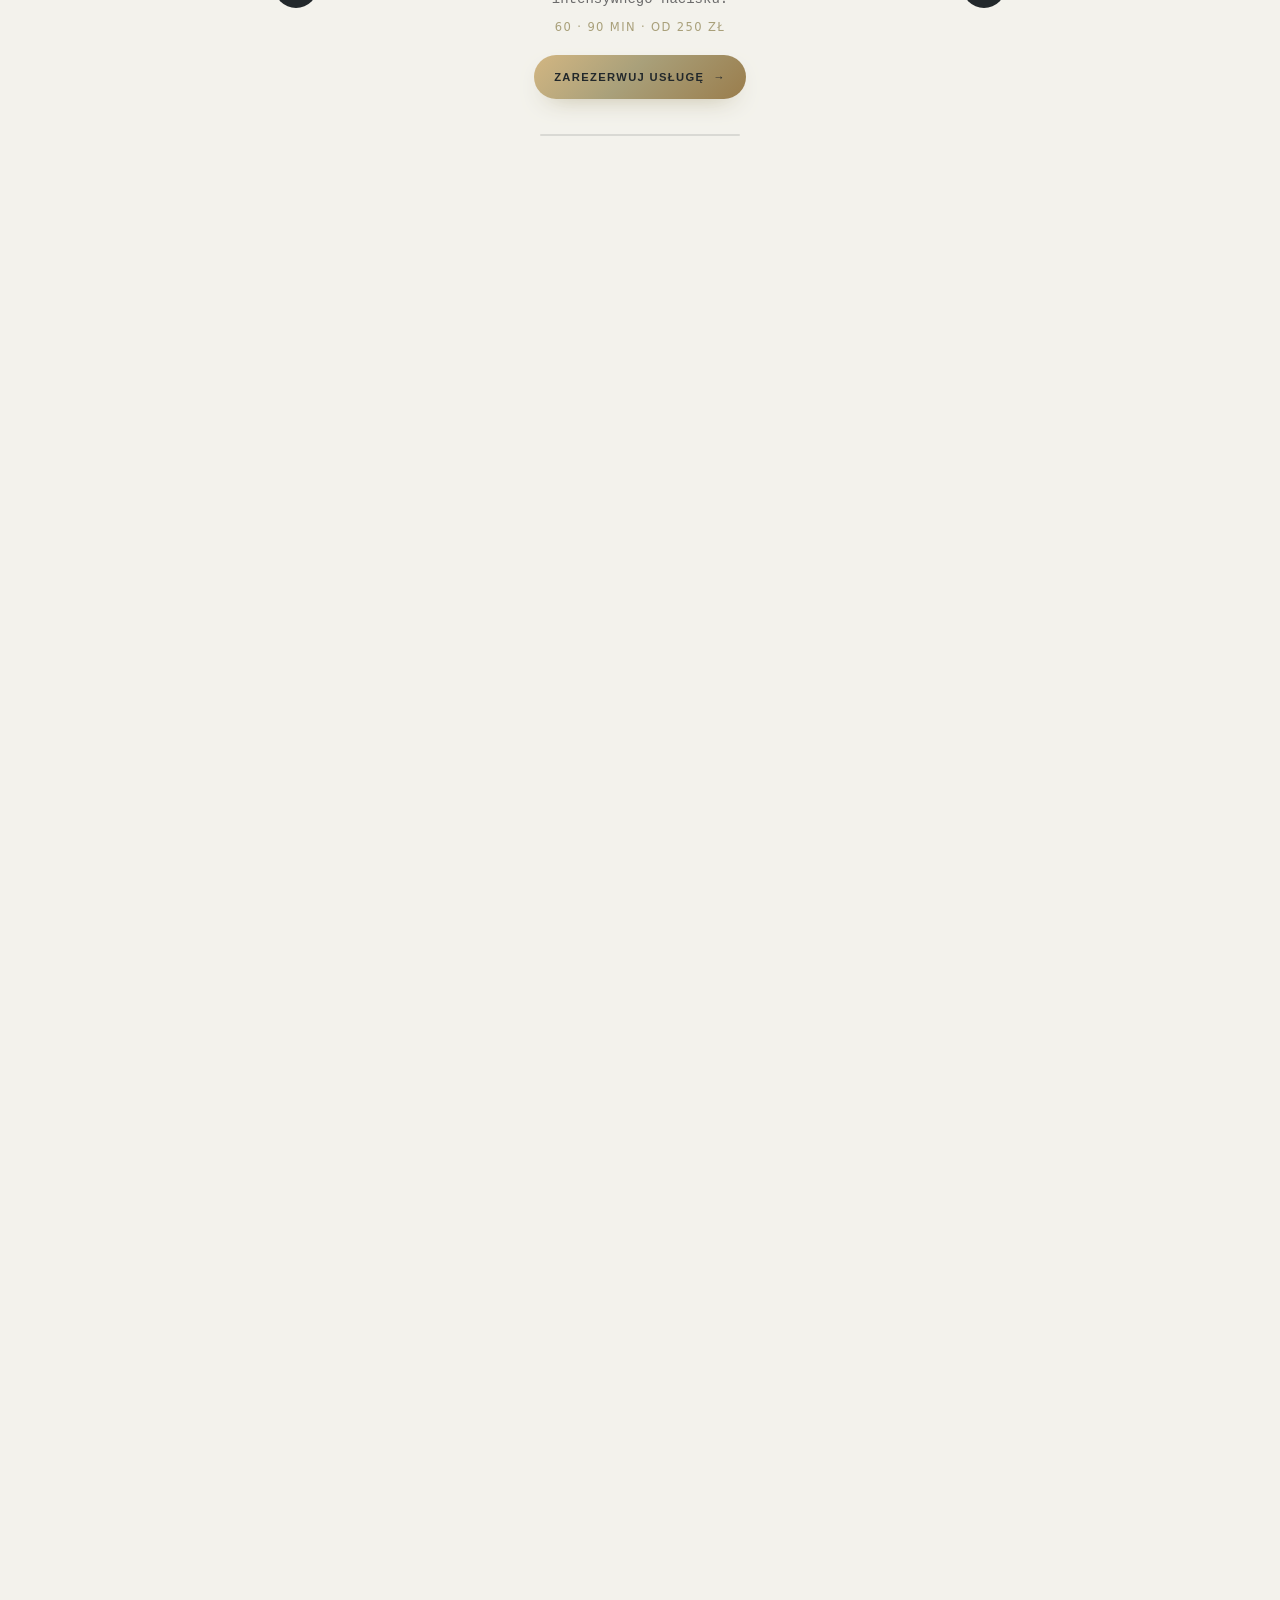
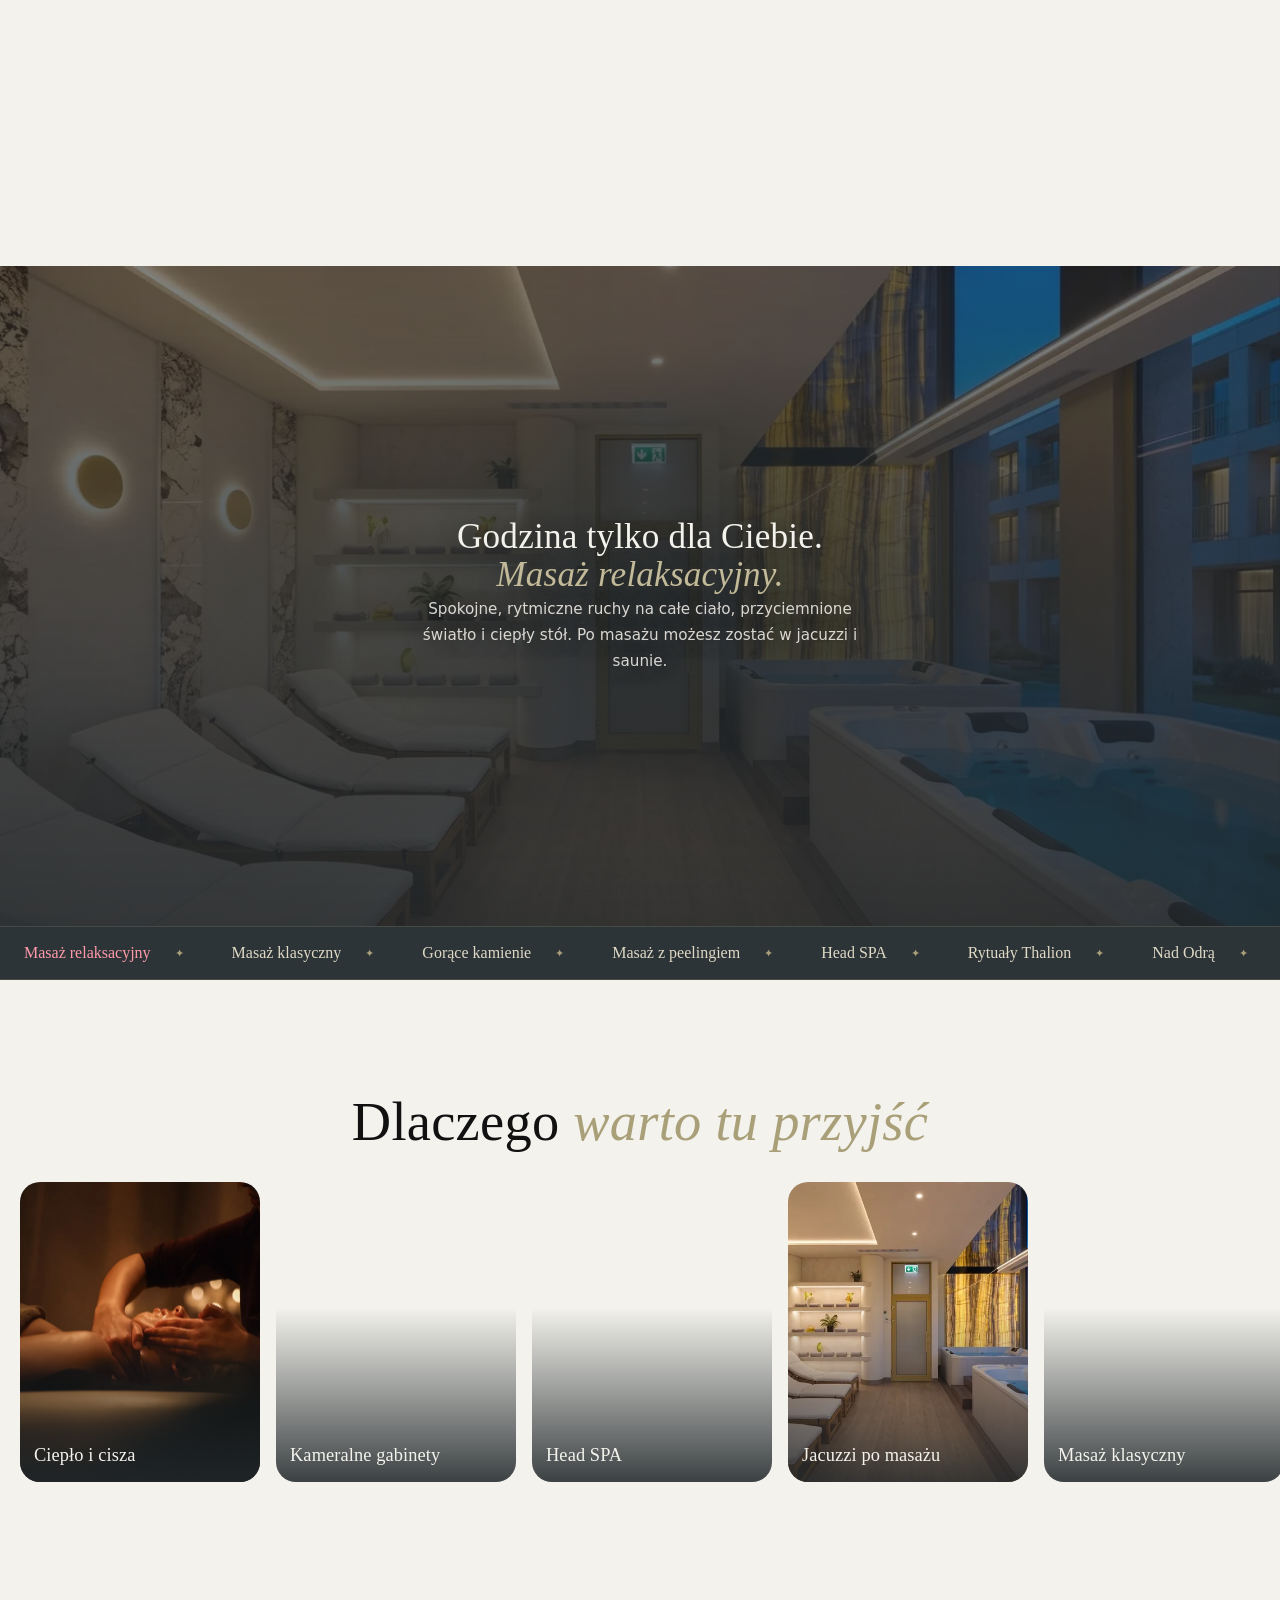
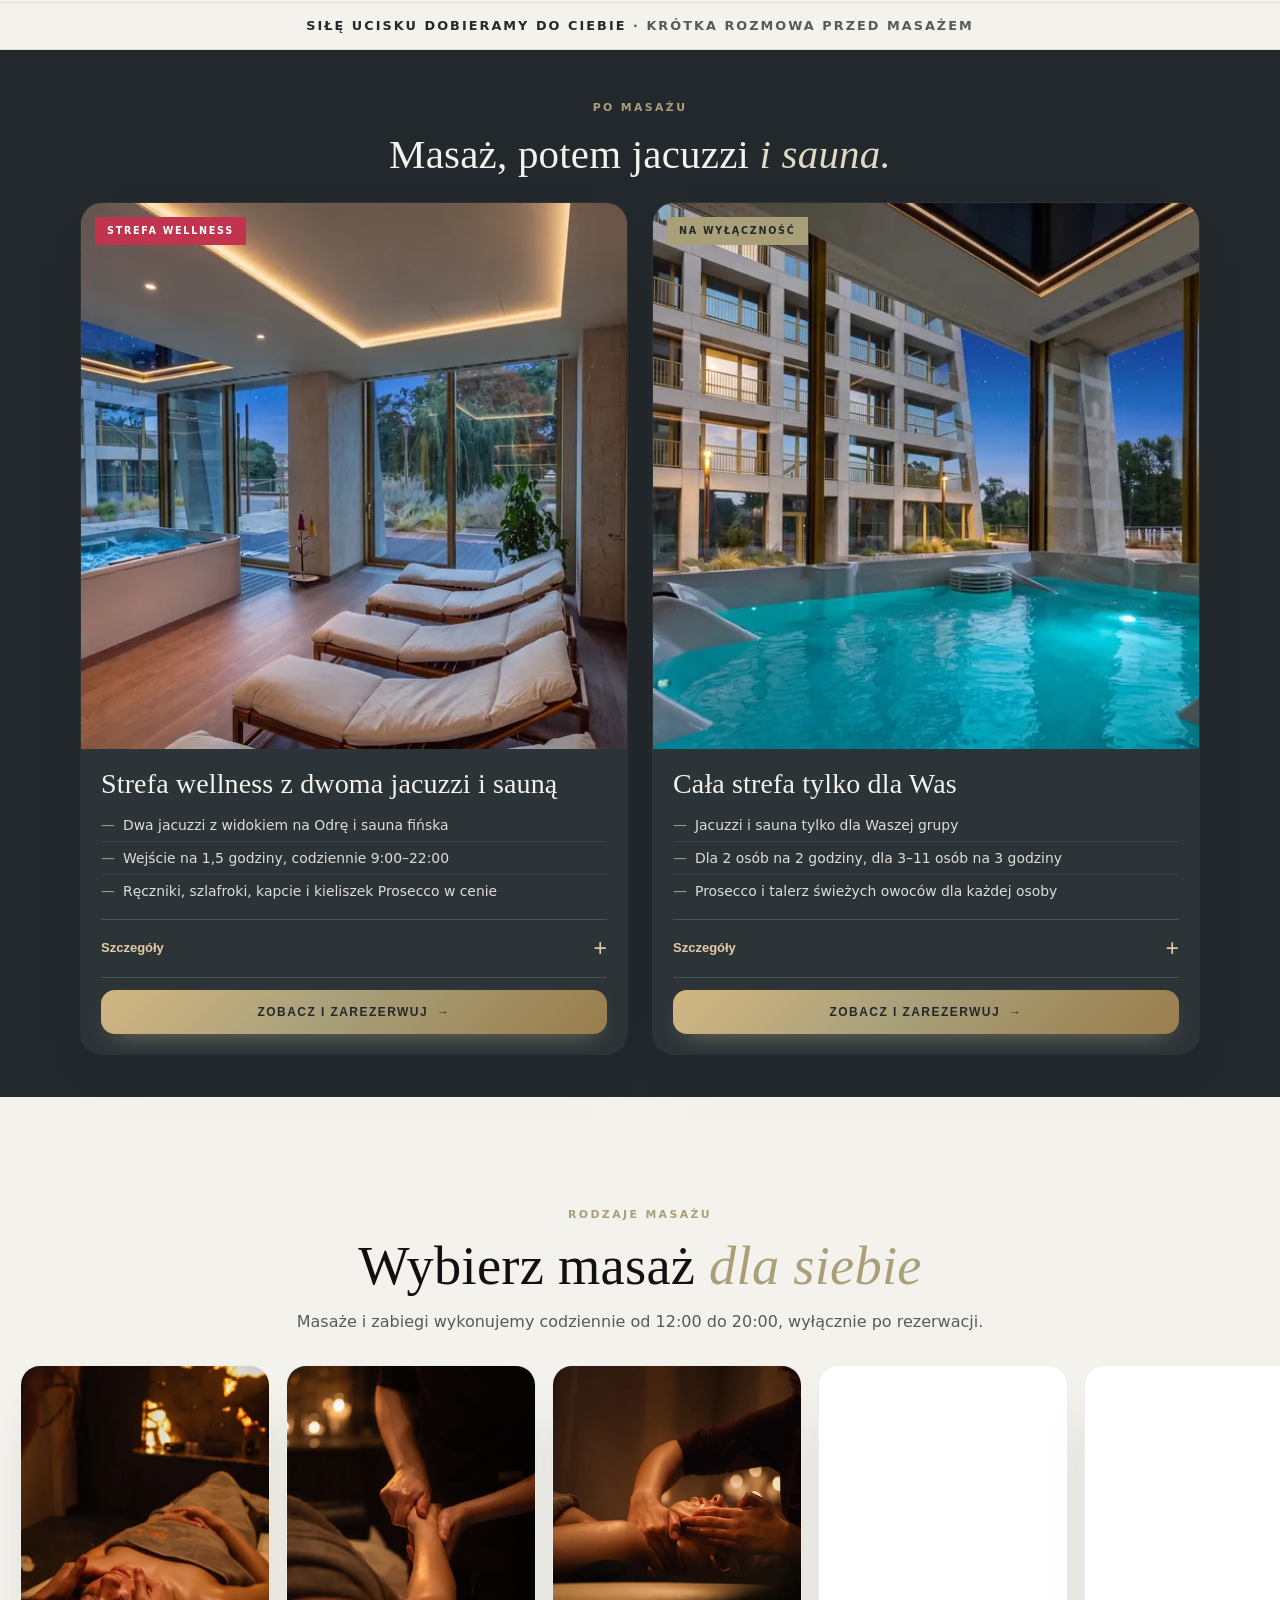
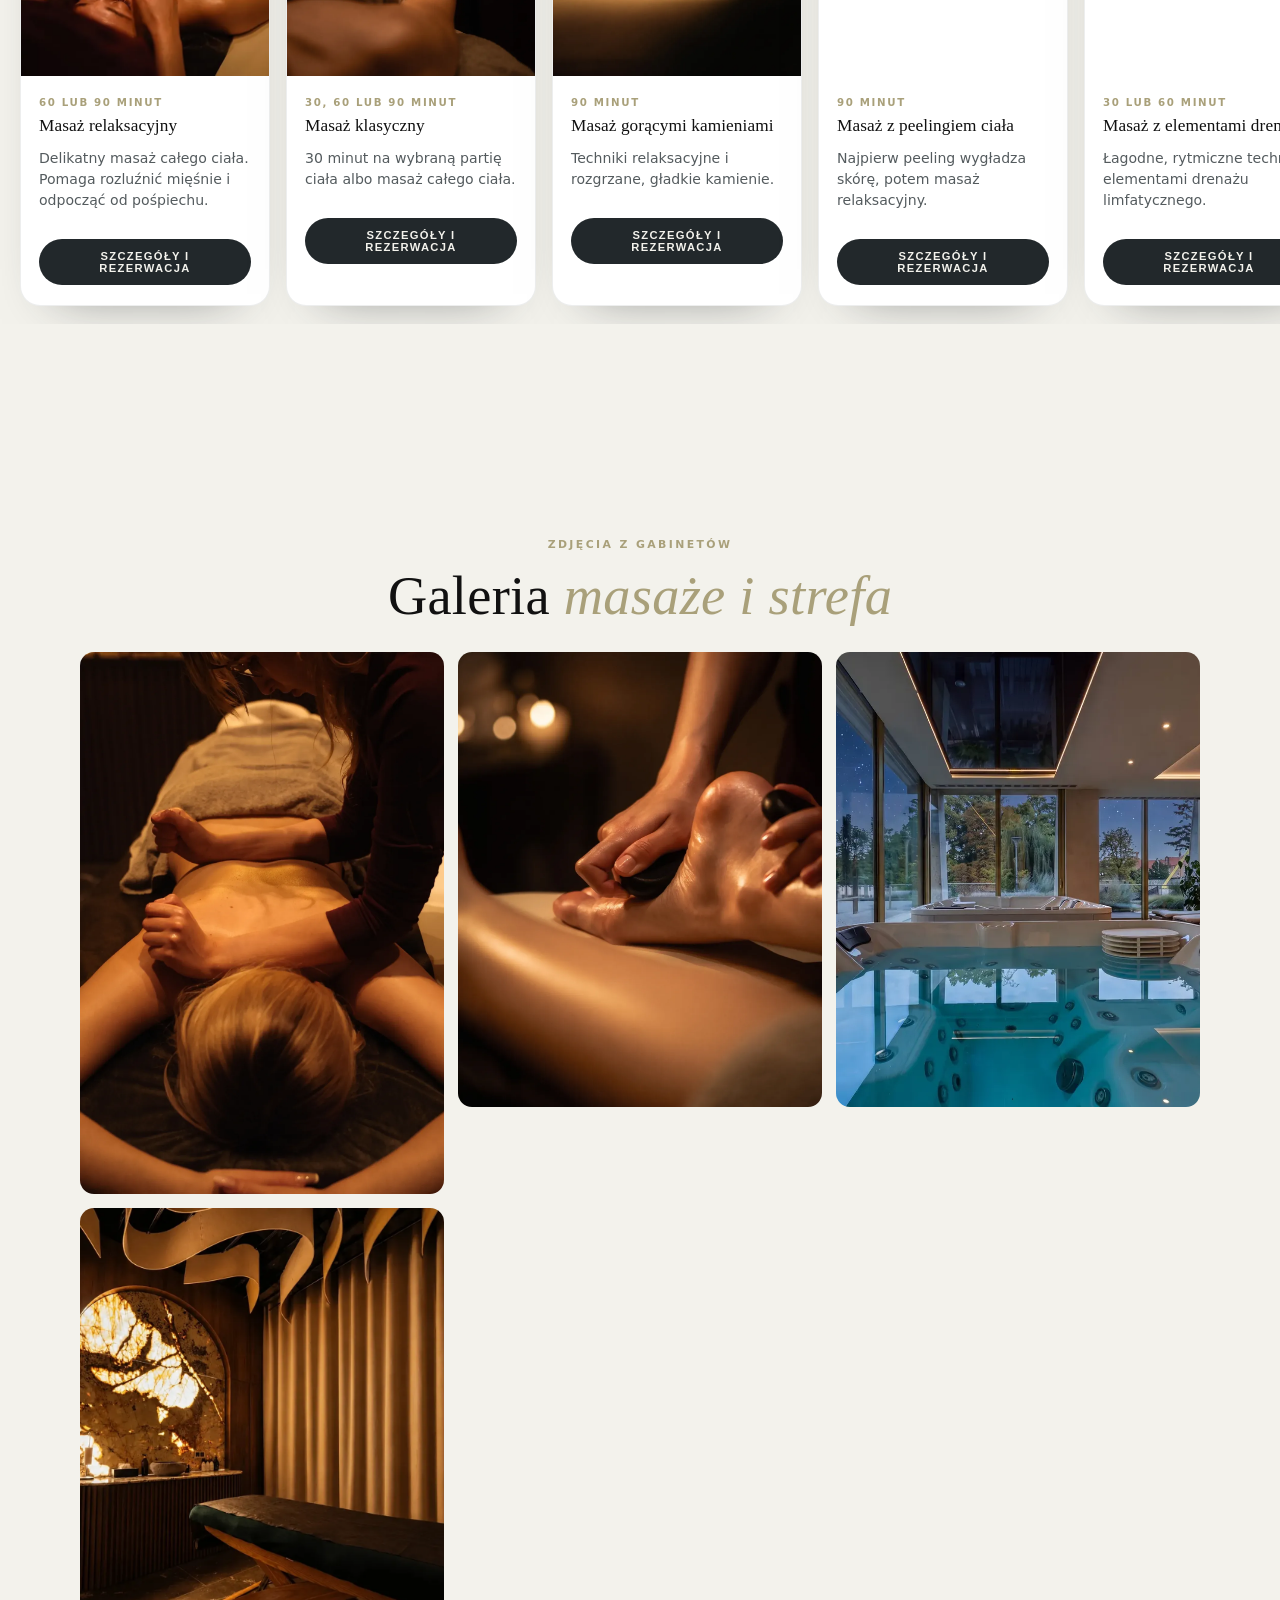
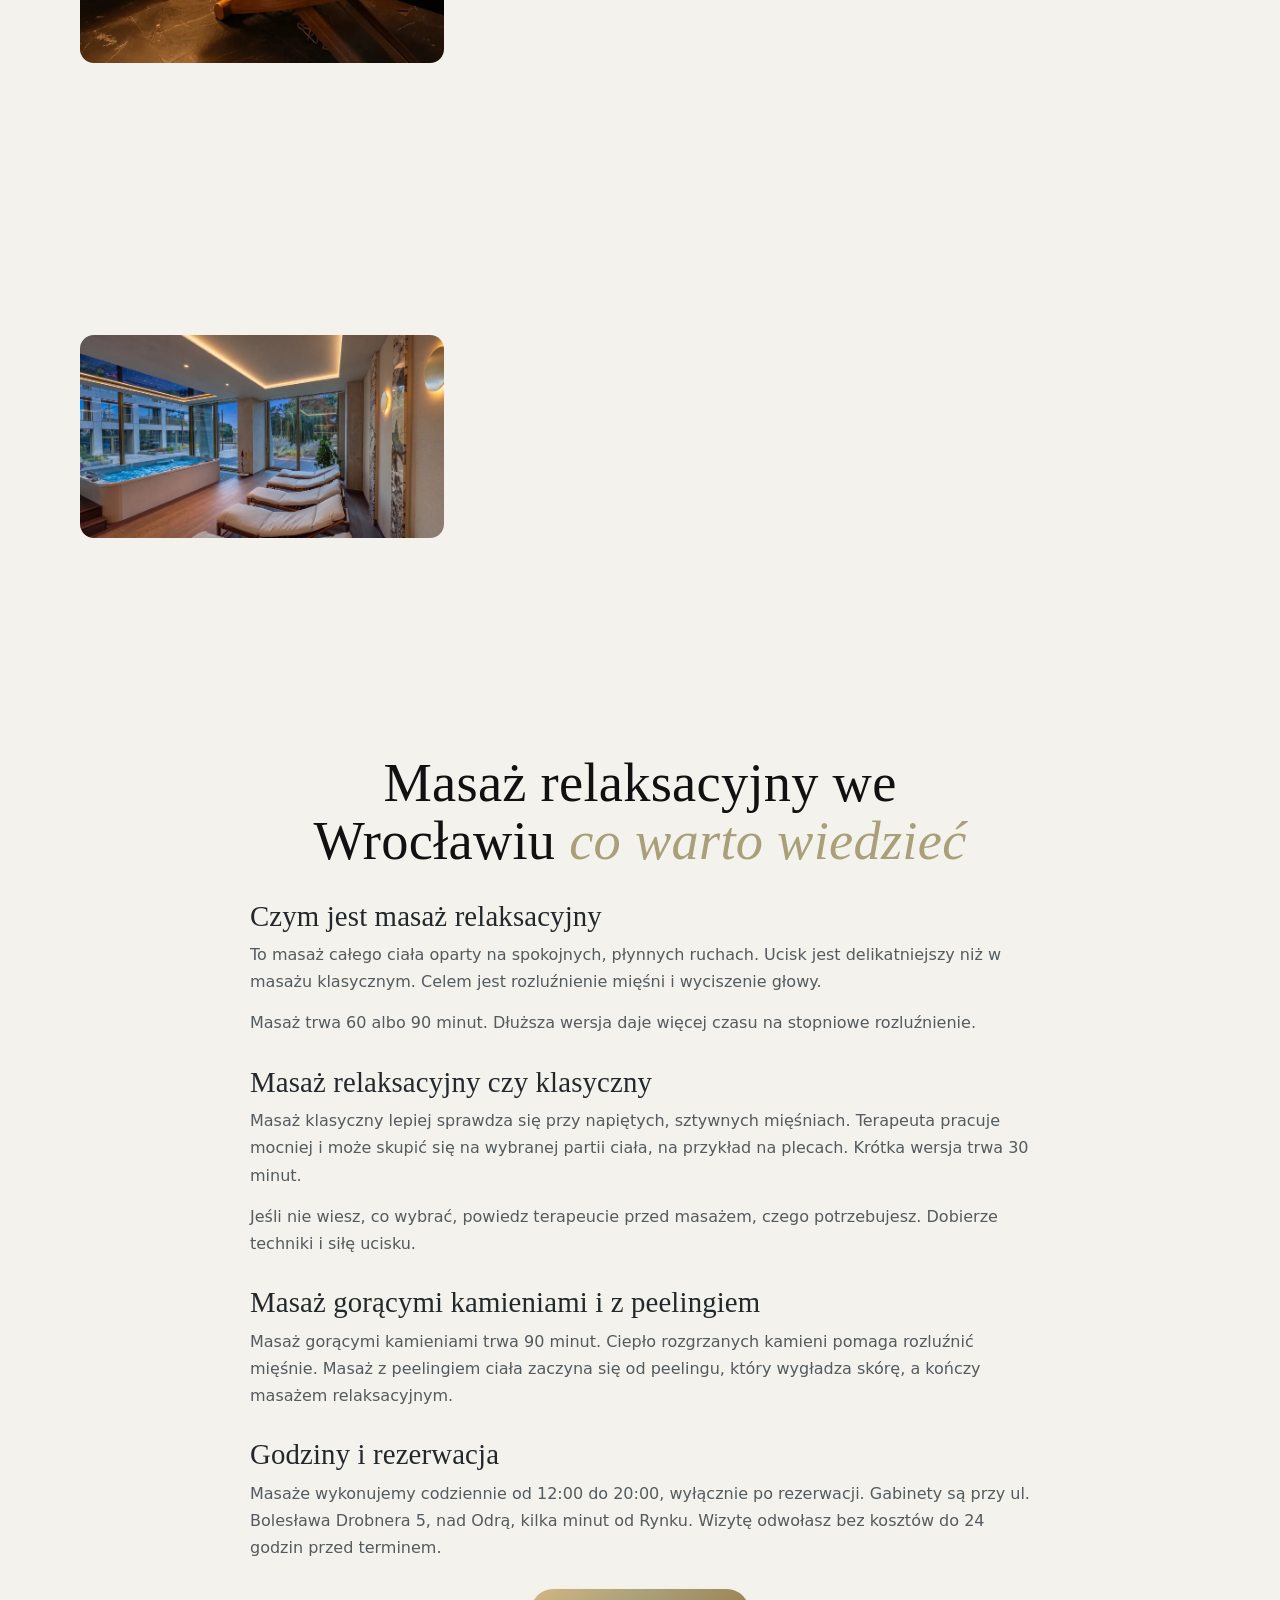
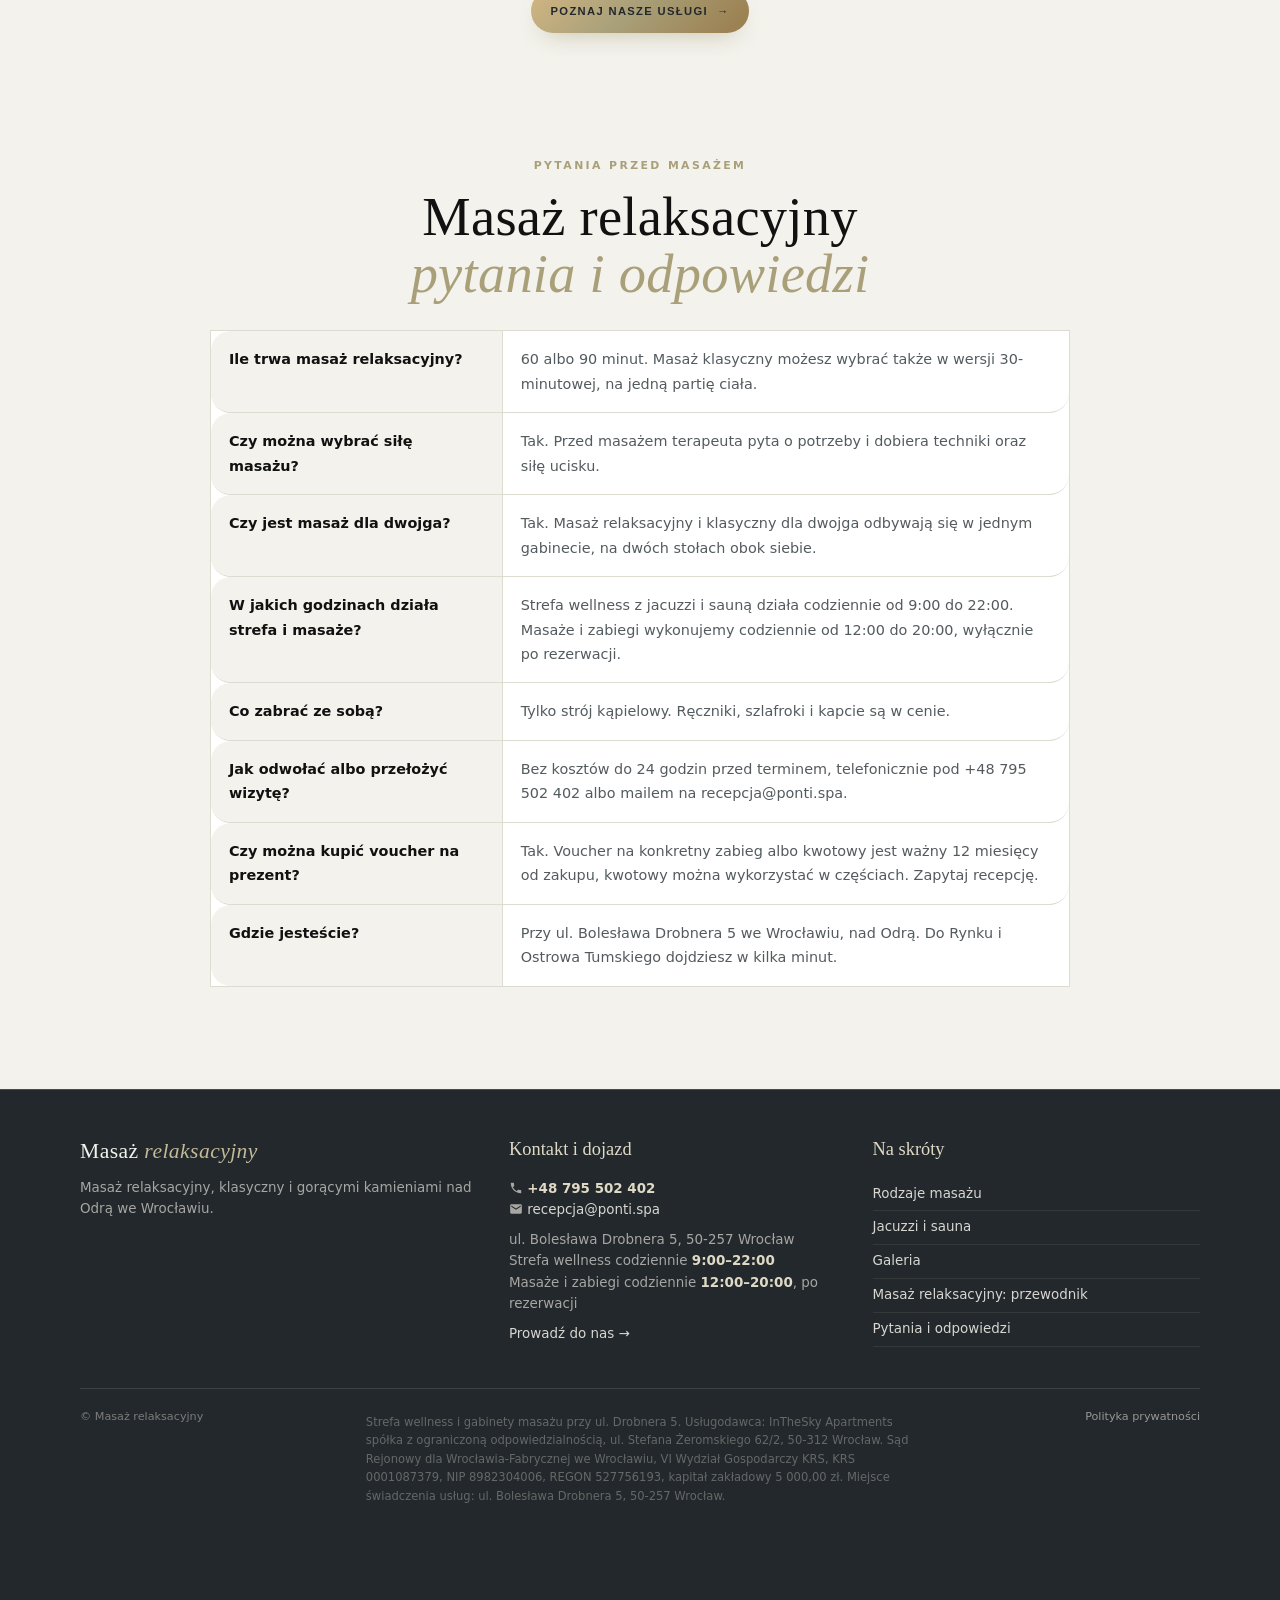
==== commit 9d4c2a42: "Karuzela zabiegów i okno usług jak na stronie zabiegów" ====
--- a/index.html
+++ b/index.html
@@ -14,7 +14,7 @@
 <link rel="icon" href="/favicon.svg" type="image/svg+xml"/>
 <link as="font" crossorigin="" href="/fonts/eb-garamond-latin.woff2" rel="preload" type="font/woff2"/>
 <link rel="preload" as="image" href="/media/g-30-ponti-spa-masaz-relaksacyjny-1600.webp" fetchpriority="high"/>
-<link href="/style.css?v=202610291354" rel="stylesheet"/>
+<link href="/style.css?v=202610291509" rel="stylesheet"/>
 <script type="application/ld+json">{"@context": "https://schema.org", "@graph": [{"@type": "WebSite", "url": "https://masaz-relaksacyjny-wroclaw.pl/", "name": "Masaż relaksacyjny", "inLanguage": "pl-PL"}, {"@type": "DaySpa", "openingHours": "Mo-Su 09:00-22:00", "name": "Masaż relaksacyjny Wrocław", "description": "Masaż relaksacyjny we Wrocławiu nad Odrą: 60 lub 90 minut, masaż klasyczny, gorącymi kamieniami i z peelingiem. Codziennie 12:00–20:00, po rezerwacji.", "url": "https://masaz-relaksacyjny-wroclaw.pl/", "telephone": "+48 795 502 402", "email": "recepcja@ponti.spa", "image": "https://masaz-relaksacyjny-wroclaw.pl/media/g-30-ponti-spa-masaz-relaksacyjny-1600.webp", "address": {"@type": "PostalAddress", "streetAddress": "ul. Bolesława Drobnera 5", "postalCode": "50-257", "addressLocality": "Wrocław", "addressCountry": "PL"}}, {"@type": "FAQPage", "mainEntity": [{"@type": "Question", "name": "Ile trwa masaż relaksacyjny?", "acceptedAnswer": {"@type": "Answer", "text": "60 albo 90 minut. Masaż klasyczny możesz wybrać także w wersji 30-minutowej, na jedną partię ciała."}}, {"@type": "Question", "name": "Czy można wybrać siłę masażu?", "acceptedAnswer": {"@type": "Answer", "text": "Tak. Przed masażem terapeuta pyta o potrzeby i dobiera techniki oraz siłę ucisku."}}, {"@type": "Question", "name": "Czy jest masaż dla dwojga?", "acceptedAnswer": {"@type": "Answer", "text": "Tak. Masaż relaksacyjny i klasyczny dla dwojga odbywają się w jednym gabinecie, na dwóch stołach obok siebie."}}, {"@type": "Question", "name": "W jakich godzinach działa strefa i masaże?", "acceptedAnswer": {"@type": "Answer", "text": "Strefa wellness z jacuzzi i sauną działa codziennie od 9:00 do 22:00. Masaże i zabiegi wykonujemy codziennie od 12:00 do 20:00, wyłącznie po rezerwacji."}}, {"@type": "Question", "name": "Co zabrać ze sobą?", "acceptedAnswer": {"@type": "Answer", "text": "Tylko strój kąpielowy. Ręczniki, szlafroki i kapcie są w cenie."}}, {"@type": "Question", "name": "Jak odwołać albo przełożyć wizytę?", "acceptedAnswer": {"@type": "Answer", "text": "Bez kosztów do 24 godzin przed terminem, telefonicznie pod +48 795 502 402 albo mailem na recepcja@ponti.spa."}}, {"@type": "Question", "name": "Czy można kupić voucher na prezent?", "acceptedAnswer": {"@type": "Answer", "text": "Tak. Voucher na konkretny zabieg albo kwotowy jest ważny 12 miesięcy od zakupu, kwotowy można wykorzystać w częściach. Zapytaj recepcję."}}, {"@type": "Question", "name": "Gdzie jesteście?", "acceptedAnswer": {"@type": "Answer", "text": "Przy ul. Bolesława Drobnera 5 we Wrocławiu, nad Odrą. Do Rynku i Ostrowa Tumskiego dojdziesz w kilka minut."}}]}]}</script>
 </head>
 <body>
@@ -47,10 +47,24 @@
 </div>
 <div class="wrap hero-inner">
 <h1>Masaż relaksacyjny <em>Wrocław, nad Odrą</em></h1>
-<div class="hero-cta"><button type="button" class="btn btn-gold" data-uslugi="">Poznaj nasze usługi <span class="arrow">→</span></button><a class="btn btn-line" href="tel:+48795502402"><svg aria-hidden="true" class="ico" viewBox="0 0 24 24"><path d="M6.62 10.79a15.05 15.05 0 0 0 6.59 6.59l2.2-2.2a1 1 0 0 1 1.02-.24c1.12.37 2.33.57 3.57.57a1 1 0 0 1 1 1V20a1 1 0 0 1-1 1C10.85 21 3 13.15 3 4a1 1 0 0 1 1-1h3.5a1 1 0 0 1 1 1c0 1.24.2 2.45.57 3.57a1 1 0 0 1-.25 1.02l-2.2 2.2z"/></svg> +48 795 502 402</a></div>
+<div class="hero-cta"><a class="btn btn-gold" href="/" data-to="zabiegi">Poznaj nasze usługi <span class="arrow">→</span></a><a class="btn btn-line" href="tel:+48795502402"><svg aria-hidden="true" class="ico" viewBox="0 0 24 24"><path d="M6.62 10.79a15.05 15.05 0 0 0 6.59 6.59l2.2-2.2a1 1 0 0 1 1.02-.24c1.12.37 2.33.57 3.57.57a1 1 0 0 1 1 1V20a1 1 0 0 1-1 1C10.85 21 3 13.15 3 4a1 1 0 0 1 1-1h3.5a1 1 0 0 1 1 1c0 1.24.2 2.45.57 3.57a1 1 0 0 1-.25 1.02l-2.2 2.2z"/></svg> +48 795 502 402</a></div>
 <div class="trustbar"><span><b>Codziennie 12:00–20:00</b> · po rezerwacji</span><span><b>60 lub 90 minut</b> · masaż całego ciała</span></div>
 <div aria-hidden="true" class="dots"></div>
 </div>
+</section>
+<section class="fc" id="zabiegi" aria-label="Nasze zabiegi" data-start="5">
+<div class="fc-pin">
+<div class="fc-head"><span class="eyebrow">Zabiegi, usługi i ceny</span><h2>Wybierz zabieg, <em>potem termin</em></h2></div>
+<div class="fc-stage"><div class="fc-track"><div class="fc-card" data-i="0" role="button" tabindex="-1" aria-label="Head SPA"><div class="fc-in"><img src="/media/z-zabieg-head-spa-800.webp" width="800" height="1202" alt="Head SPA" decoding="async"/><span class="fc-dim"></span></div></div><div class="fc-card" data-i="1" role="button" tabindex="-1" aria-label="Head SPA &amp; Rytuał Twarzy"><div class="fc-in"><img src="/media/z-head-spa-2-800.webp" width="671" height="1000" alt="Head SPA &amp; Rytuał Twarzy" decoding="async"/><span class="fc-dim"></span></div></div><div class="fc-card" data-i="2" role="button" tabindex="-1" aria-label="Marokański Rytuał Hammam"><div class="fc-in"><img src="/media/z-zabieg-vichy-800.webp" width="669" height="1200" alt="Marokański Rytuał Hammam" decoding="async"/><span class="fc-dim"></span></div></div><div class="fc-card" data-i="3" role="button" tabindex="-1" aria-label="Hammam &amp; Sauna"><div class="fc-in"><img src="/media/z-strefa-sauna-800.webp" width="666" height="1000" alt="Hammam &amp; Sauna" decoding="async"/><span class="fc-dim"></span></div></div><div class="fc-card" data-i="4" role="button" tabindex="-1" aria-label="Masaż klasyczny"><div class="fc-in"><img src="/media/z-masaz-klasyczny-1-800.webp" width="671" height="1000" alt="Masaż klasyczny" decoding="async"/><span class="fc-dim"></span></div></div><div class="fc-card" data-i="5" role="button" tabindex="-1" aria-label="Masaż relaksacyjny"><div class="fc-in"><img src="/media/z-masaz-relaksacyjny-1-800.webp" width="671" height="1000" alt="Masaż relaksacyjny" decoding="async"/><span class="fc-dim"></span></div></div><div class="fc-card" data-i="6" role="button" tabindex="-1" aria-label="Masaż z peelingiem ciała"><div class="fc-in"><img src="/media/z-masaz-relaksacyjny-3-800.webp" width="671" height="1000" alt="Masaż z peelingiem ciała" decoding="async"/><span class="fc-dim"></span></div></div><div class="fc-card" data-i="7" role="button" tabindex="-1" aria-label="Masaż gorącymi kamieniami"><div class="fc-in"><img src="/media/z-masaz-kamienie-1-800.webp" width="671" height="1000" alt="Masaż gorącymi kamieniami" decoding="async"/><span class="fc-dim"></span></div></div><div class="fc-card" data-i="8" role="button" tabindex="-1" aria-label="Masaż z elementami drenażu limfatycznego"><div class="fc-in"><img src="/media/z-masaz-drenaz-1-800.webp" width="671" height="1000" alt="Masaż z elementami drenażu limfatycznego" decoding="async"/><span class="fc-dim"></span></div></div><div class="fc-card" data-i="9" role="button" tabindex="-1" aria-label="Masaż klasyczny dla dwojga"><div class="fc-in"><img src="/media/z-masaz-klasyczny-dwoje-1-800.webp" width="671" height="1000" alt="Masaż klasyczny dla dwojga" decoding="async"/><span class="fc-dim"></span></div></div><div class="fc-card" data-i="10" role="button" tabindex="-1" aria-label="Masaż relaksacyjny dla dwojga"><div class="fc-in"><img src="/media/z-masaz-relaksacyjny-dwoje-3-800.webp" width="671" height="1000" alt="Masaż relaksacyjny dla dwojga" decoding="async"/><span class="fc-dim"></span></div></div><div class="fc-card" data-i="11" role="button" tabindex="-1" aria-label="Strefa Wellness"><div class="fc-in"><img src="/media/z-jacuzzi-wspolna-strefa-800.webp" width="800" height="446" alt="Strefa Wellness" decoding="async"/><span class="fc-dim"></span></div></div><div class="fc-card" data-i="12" role="button" tabindex="-1" aria-label="Strefa Wellness na wyłączność"><div class="fc-in"><img src="/media/z-jacuzzi-wylacznosc-noca-800.webp" width="800" height="446" alt="Strefa Wellness na wyłączność" decoding="async"/><span class="fc-dim"></span></div></div></div></div>
+<div class="fc-cap">
+<button type="button" class="fc-arr fc-prev" aria-label="Poprzedni zabieg"><svg viewBox="0 0 24 24" aria-hidden="true"><path d="M15 6l-6 6 6 6"/></svg></button>
+<div class="fc-txt" aria-live="polite"><div class="fc-t"></div><div class="fc-d"></div><div class="fc-m"></div></div>
+<button type="button" class="fc-arr fc-next" aria-label="Następny zabieg"><svg viewBox="0 0 24 24" aria-hidden="true"><path d="M9 6l6 6-6 6"/></svg></button>
+</div>
+<p class="fc-cta"><button type="button" class="btn btn-gold fc-rez" data-uslugi="">Zarezerwuj usługę <span class="arrow">→</span></button></p>
+<div class="fc-prog" aria-hidden="true"><span></span></div>
+</div>
+<script type="application/json" id="fc-data">[{"kod": "head-spa", "t": "Head SPA", "d": "Pielęgnacja skóry głowy i włosów połączona z głębokim odprężeniem.", "m": "60 min · od 270 zł"}, {"kod": "head-spa-twarz", "t": "Head SPA & Rytuał Twarzy", "d": "Peeling, maska i masaż twarzy, szyi i dekoltu, a potem pełny rytuał Head SPA.", "m": "90 min · od 400 zł"}, {"kod": "hammam", "t": "Marokański Rytuał Hammam", "d": "Czarne mydło, rękawica Kessa, glinka Rassoul i relaksujący masaż.", "m": "85 min · od 320 zł"}, {"kod": "hammam-sauna", "t": "Hammam & Sauna", "d": "Najpierw sauna fińska, potem pełny Marokański Rytuał Hammam.", "m": "100 min · od 360 zł"}, {"kod": "masaz-klasyczny", "t": "Masaż klasyczny", "d": "Jedna partia ciała w 30 minut albo całe ciało w 60 i 90 minut.", "m": "30 · 60 · 90 min · od 150 zł"}, {"kod": "masaz-relaksacyjny", "t": "Masaż relaksacyjny", "d": "Spokojne, płynne ruchy na całe ciało, bez intensywnego nacisku.", "m": "60 · 90 min · od 250 zł"}, {"kod": "masaz-peeling", "t": "Masaż z peelingiem ciała", "d": "Peeling ciała, a po nim spokojny masaż relaksacyjny.", "m": "90 min · od 390 zł"}, {"kod": "masaz-kamienie", "t": "Masaż gorącymi kamieniami", "d": "Techniki relaksacyjne i gładkie, rozgrzane kamienie.", "m": "90 min · od 350 zł"}, {"kod": "masaz-drenaz", "t": "Masaż z elementami drenażu limfatycznego", "d": "Łagodne, rytmiczne techniki, które dają uczucie lekkości.", "m": "30 · 60 min · od 180 zł"}, {"kod": "masaz-klasyczny-dwoje", "t": "Masaż klasyczny dla dwojga", "d": "Masaż całego ciała dla dwóch osób jednocześnie, w jednym pokoju.", "m": "60 · 90 min · od 449 zł"}, {"kod": "masaz-relaksacyjny-dwoje", "t": "Masaż relaksacyjny dla dwojga", "d": "Spokojny masaż relaksacyjny dla dwóch osób, w jednym pokoju.", "m": "60 · 90 min · od 449 zł"}, {"kod": "strefa-dzielona", "t": "Strefa Wellness", "d": "Dwa jacuzzi z widokiem na Odrę i sauna fińska, wspólnie z innymi gośćmi.", "m": "90 min · od 149 zł"}, {"kod": "strefa-wylacznosc", "t": "Strefa Wellness na wyłączność", "d": "Cała strefa tylko dla Was: 2 godziny we dwoje albo 3 godziny dla grupy do 11 osób.", "m": "2 godz. · 3 godz. · od 699 zł"}]</script>
 </section>
 <section class="tower" id="tower">
 <div class="stick">
@@ -79,7 +93,7 @@
 <h3>Strefa wellness z dwoma jacuzzi i sauną</h3>
 <ul class="package-brief"><li>Dwa jacuzzi z widokiem na Odrę i sauna fińska</li><li>Wejście na 1,5 godziny, codziennie 9:00–22:00</li><li>Ręczniki, szlafroki, kapcie i kieliszek Prosecco w cenie</li></ul><details class="package-expand"><summary>Szczegóły</summary><div class="package-full-description">
 <ul><li>Jacuzzi z hydromasażem i sauna fińska w jednej strefie</li><li>Sesję można przedłużyć o kolejną godzinę</li><li>Przed 14:00 wejście w niższej cenie</li><li>Od 14:00 dania i napoje z restauracji w budynku, zamawiane przez kod QR i podawane do strefy</li></ul></div></details>
-<button type="button" class="btn btn-gold" data-uslugi="strefa-wellness-wejscie-na-1-5-godziny">Zobacz i zarezerwuj <span class="arrow">→</span></button>
+<button type="button" class="btn btn-gold" data-uslugi="strefa-dzielona">Zobacz i zarezerwuj <span class="arrow">→</span></button>
 </div>
 </article><article class="plan">
 <div class="photo"><span class="ribbon gold">Na wyłączność</span><img alt="Strefa wellness wieczorem: jacuzzi z panoramą zieleni nad Odrą" decoding="async" loading="lazy" width="960" height="536" src="/media/j-hf-20260716-125725-c-960.webp"/></div>
@@ -87,7 +101,7 @@
 <h3>Cała strefa tylko dla Was</h3>
 <ul class="package-brief"><li>Jacuzzi i sauna tylko dla Waszej grupy</li><li>Dla 2 osób na 2 godziny, dla 3–11 osób na 3 godziny</li><li>Prosecco i talerz świeżych owoców dla każdej osoby</li></ul><details class="package-expand"><summary>Szczegóły</summary><div class="package-full-description">
 <ul><li>Sprawdza się na rocznicę, urodziny i wieczór panieński</li><li>Przy rezerwacji wyłączności pobierany jest zadatek 50%</li><li>Grupy powyżej 11 osób: napisz albo zadzwoń do recepcji</li></ul></div></details>
-<button type="button" class="btn btn-gold" data-uslugi="strefa-wellness-na-wylacznosc">Zobacz i zarezerwuj <span class="arrow">→</span></button>
+<button type="button" class="btn btn-gold" data-uslugi="strefa-wylacznosc">Zobacz i zarezerwuj <span class="arrow">→</span></button>
 </div>
 </article>
 </div>
@@ -108,13 +122,13 @@
 <div class="ap-body"><span class="fl">30, 60 lub 90 minut</span><h3>Masaż klasyczny</h3><p>30 minut na wybraną partię ciała albo masaż całego ciała.</p><button type="button" class="btn btn-navy" data-uslugi="masaz-klasyczny">Szczegóły i rezerwacja</button></div>
 </article><article class="ap">
 <div class="photo"><img alt="Masaż gorącymi kamieniami" decoding="async" loading="lazy" src="/media/m-681a8646-960.webp" width="960" height="1430"/></div>
-<div class="ap-body"><span class="fl">90 minut</span><h3>Masaż gorącymi kamieniami</h3><p>Techniki relaksacyjne i rozgrzane, gładkie kamienie.</p><button type="button" class="btn btn-navy" data-uslugi="masaz-goracymi-kamieniami">Szczegóły i rezerwacja</button></div>
+<div class="ap-body"><span class="fl">90 minut</span><h3>Masaż gorącymi kamieniami</h3><p>Techniki relaksacyjne i rozgrzane, gładkie kamienie.</p><button type="button" class="btn btn-navy" data-uslugi="masaz-kamienie">Szczegóły i rezerwacja</button></div>
 </article><article class="ap">
 <div class="photo"><img alt="Masaż pleców" decoding="async" loading="lazy" src="/media/m-681a8512-960.webp" width="960" height="1430"/></div>
-<div class="ap-body"><span class="fl">90 minut</span><h3>Masaż z peelingiem ciała</h3><p>Najpierw peeling wygładza skórę, potem masaż relaksacyjny.</p><button type="button" class="btn btn-navy" data-uslugi="masaz-z-peelingiem-ciala">Szczegóły i rezerwacja</button></div>
+<div class="ap-body"><span class="fl">90 minut</span><h3>Masaż z peelingiem ciała</h3><p>Najpierw peeling wygładza skórę, potem masaż relaksacyjny.</p><button type="button" class="btn btn-navy" data-uslugi="masaz-peeling">Szczegóły i rezerwacja</button></div>
 </article><article class="ap">
 <div class="photo"><img alt="Masaż dłoni" decoding="async" loading="lazy" src="/media/m-681a8825-960.webp" width="960" height="1430"/></div>
-<div class="ap-body"><span class="fl">30 lub 60 minut</span><h3>Masaż z elementami drenażu</h3><p>Łagodne, rytmiczne techniki z elementami drenażu limfatycznego.</p><button type="button" class="btn btn-navy" data-uslugi="masaz-z-elementami-drenazu-limfatycznego">Szczegóły i rezerwacja</button></div>
+<div class="ap-body"><span class="fl">30 lub 60 minut</span><h3>Masaż z elementami drenażu</h3><p>Łagodne, rytmiczne techniki z elementami drenażu limfatycznego.</p><button type="button" class="btn btn-navy" data-uslugi="masaz-drenaz">Szczegóły i rezerwacja</button></div>
 </article><article class="ap">
 <div class="photo"><img alt="Head SPA" decoding="async" loading="lazy" src="/media/m-681a8789-960.webp" width="960" height="644"/></div>
 <div class="ap-body"><span class="fl">60 lub 90 minut</span><h3>Head SPA</h3><p>Pielęgnacja skóry głowy i włosów połączona z odprężeniem.</p><button type="button" class="btn btn-navy" data-uslugi="head-spa">Szczegóły i rezerwacja</button></div>
@@ -162,27 +176,83 @@
 </footer>
 <dialog class="lb" id="lb" aria-label="Galeria zdjęć"><button class="lb-x" aria-label="Zamknij">✕</button><button class="lb-p" aria-label="Poprzednie zdjęcie">‹</button><figure><img alt=""/><figcaption class="lb-cap"></figcaption></figure><button class="lb-n" aria-label="Następne zdjęcie">›</button></dialog>
 <div class="stickybar"><button type="button" class="btn btn-gold" data-uslugi="">Poznaj nasze usługi</button></div>
-<dialog class="us" id="uslugi" aria-label="Nasze usługi" data-mail="recepcja@ponti.spa" data-start="Masaże" data-focus="masaz-relaksacyjny">
-<div class="us-in">
-<div class="us-top"><div><span class="eyebrow">Nasze usługi · 17 propozycji</span><h2>Wybierz zabieg <em>i zarezerwuj</em></h2></div><button type="button" class="us-x" aria-label="Zamknij">✕</button></div>
-<div class="us-chips" role="tablist"><button type="button" class="us-chip" data-kat="Wszystkie">Wszystkie</button><button type="button" class="us-chip on" data-kat="Masaże">Masaże</button><button type="button" class="us-chip" data-kat="Dla dwojga">Dla dwojga</button><button type="button" class="us-chip" data-kat="Rytuały">Rytuały</button><button type="button" class="us-chip" data-kat="Strefa wellness">Strefa wellness</button><button type="button" class="us-chip" data-kat="Pielęgnacja">Pielęgnacja</button></div>
-<div class="fan" aria-roledescription="karuzela"><button type="button" class="fan-card" data-i="0" data-kat="Masaże" aria-label="Masaż z peelingiem ciała"><img src="/media/m-681a8512-800.webp" width="800" height="1192" alt="Masaż z peelingiem ciała" loading="lazy" decoding="async"/><span class="fan-cap"><small>Masaże · 90 min</small><b>Masaż z peelingiem ciała</b></span></button><button type="button" class="fan-card" data-i="1" data-kat="Masaże" aria-label="Masaż klasyczny"><img src="/media/m-681a8387-800.webp" width="800" height="1192" alt="Masaż klasyczny" loading="lazy" decoding="async"/><span class="fan-cap"><small>Masaże · 30, 60 lub 90 min</small><b>Masaż klasyczny</b></span></button><button type="button" class="fan-card" data-i="2" data-kat="Masaże" aria-label="Masaż relaksacyjny"><img src="/media/g-30-ponti-spa-masaz-relaksacyjny-800.webp" width="800" height="537" alt="Masaż relaksacyjny" loading="lazy" decoding="async"/><span class="fan-cap"><small>Masaże · 60 lub 90 min</small><b>Masaż relaksacyjny</b></span></button><button type="button" class="fan-card" data-i="3" data-kat="Masaże" aria-label="Masaż z elementami drenażu limfatycznego"><img src="/media/m-681a8825-800.webp" width="800" height="1192" alt="Masaż z elementami drenażu limfatycznego" loading="lazy" decoding="async"/><span class="fan-cap"><small>Masaże · 30 lub 60 min</small><b>Masaż z elementami drenażu limfatycznego</b></span></button><button type="button" class="fan-card" data-i="4" data-kat="Masaże" aria-label="Masaż gorącymi kamieniami"><img src="/media/m-681a8646-800.webp" width="800" height="1192" alt="Masaż gorącymi kamieniami" loading="lazy" decoding="async"/><span class="fan-cap"><small>Masaże · 90 min</small><b>Masaż gorącymi kamieniami</b></span></button><button type="button" class="fan-card" data-i="5" data-kat="Dla dwojga" aria-label="Masaż klasyczny dla Dwojga"><img src="/media/g-16-ponti-spa-gabinet-masazu-800.webp" width="800" height="600" alt="Masaż klasyczny dla Dwojga" loading="lazy" decoding="async"/><span class="fan-cap"><small>Dla dwojga · 60 lub 90 min</small><b>Masaż klasyczny dla Dwojga</b></span></button><button type="button" class="fan-card" data-i="6" data-kat="Dla dwojga" aria-label="Masaż relaksacyjny dla Dwojga"><img src="/media/m-681a8798-800.webp" width="800" height="537" alt="Masaż relaksacyjny dla Dwojga" loading="lazy" decoding="async"/><span class="fan-cap"><small>Dla dwojga · 60 lub 90 min</small><b>Masaż relaksacyjny dla Dwojga</b></span></button><button type="button" class="fan-card" data-i="7" data-kat="Dla dwojga" aria-label="Marokański Rytuał Hammam dla Dwojga"><img src="/media/m-681a8566-800.webp" width="800" height="1192" alt="Marokański Rytuał Hammam dla Dwojga" loading="lazy" decoding="async"/><span class="fan-cap"><small>Dla dwojga · 85 min</small><b>Marokański Rytuał Hammam dla Dwojga</b></span></button><button type="button" class="fan-card" data-i="8" data-kat="Dla dwojga" aria-label="Marokański Rytuał Hammam &amp; Sauna dla Dwojga"><img src="/media/g-15-strefa-wellness-sauna-800.webp" width="800" height="600" alt="Marokański Rytuał Hammam &amp; Sauna dla Dwojga" loading="lazy" decoding="async"/><span class="fan-cap"><small>Dla dwojga · 100 min</small><b>Marokański Rytuał Hammam &amp; Sauna dla Dwojga</b></span></button><button type="button" class="fan-card" data-i="9" data-kat="Rytuały" aria-label="Marokański Rytuał Hammam"><img src="/media/m-681a8566-800.webp" width="800" height="1192" alt="Marokański Rytuał Hammam" loading="lazy" decoding="async"/><span class="fan-cap"><small>Rytuały · 85 min</small><b>Marokański Rytuał Hammam</b></span></button><button type="button" class="fan-card" data-i="10" data-kat="Rytuały" aria-label="Marokański Rytuał Hammam &amp; Sauna"><img src="/media/g-15-strefa-wellness-sauna-800.webp" width="800" height="600" alt="Marokański Rytuał Hammam &amp; Sauna" loading="lazy" decoding="async"/><span class="fan-cap"><small>Rytuały · 100 min</small><b>Marokański Rytuał Hammam &amp; Sauna</b></span></button><button type="button" class="fan-card" data-i="11" data-kat="Strefa wellness" aria-label="Strefa wellness: wejście na 1,5 godziny"><img src="/media/g-01-strefa-wellness-jacuzzi-i-lezaki-800.webp" width="800" height="447" alt="Strefa wellness: wejście na 1,5 godziny" loading="lazy" decoding="async"/><span class="fan-cap"><small>Strefa wellness · 90 min</small><b>Strefa wellness: wejście na 1,5 godziny</b></span></button><button type="button" class="fan-card" data-i="12" data-kat="Strefa wellness" aria-label="Strefa wellness na wyłączność"><img src="/media/j-hf-20260716-125725-c-800.webp" width="800" height="447" alt="Strefa wellness na wyłączność" loading="lazy" decoding="async"/><span class="fan-cap"><small>Strefa wellness · 2 h dla 2 osób, 3 h dla 3–11 osób</small><b>Strefa wellness na wyłączność</b></span></button><button type="button" class="fan-card" data-i="13" data-kat="Pielęgnacja" aria-label="Magnezowy Rytuał Ciała Thalion"><img src="/media/m-681a8113-800.webp" width="800" height="1192" alt="Magnezowy Rytuał Ciała Thalion" loading="lazy" decoding="async"/><span class="fan-cap"><small>Pielęgnacja · 90 min</small><b>Magnezowy Rytuał Ciała Thalion</b></span></button><button type="button" class="fan-card" data-i="14" data-kat="Pielęgnacja" aria-label="Modelujący Rytuał Ciała Thalion"><img src="/media/m-681a8113-800.webp" width="800" height="1192" alt="Modelujący Rytuał Ciała Thalion" loading="lazy" decoding="async"/><span class="fan-cap"><small>Pielęgnacja · 90 min</small><b>Modelujący Rytuał Ciała Thalion</b></span></button><button type="button" class="fan-card" data-i="15" data-kat="Pielęgnacja" aria-label="Head SPA"><img src="/media/m-681a8789-800.webp" width="800" height="537" alt="Head SPA" loading="lazy" decoding="async"/><span class="fan-cap"><small>Pielęgnacja · 60 min</small><b>Head SPA</b></span></button><button type="button" class="fan-card" data-i="16" data-kat="Pielęgnacja" aria-label="Head SPA + Rytuał Twarzy"><img src="/media/m-681a8798-800.webp" width="800" height="537" alt="Head SPA + Rytuał Twarzy" loading="lazy" decoding="async"/><span class="fan-cap"><small>Pielęgnacja · 90 min</small><b>Head SPA + Rytuał Twarzy</b></span></button></div>
-<div class="fan-nav"><button type="button" class="fan-p" aria-label="Poprzednia usługa">‹</button><span class="fan-n" aria-live="polite"></span><button type="button" class="fan-nx" aria-label="Następna usługa">›</button></div>
-<div class="us-det">
-<span class="us-kat"></span><h3 class="us-nazwa"></h3><p class="us-czas"></p><p class="us-opis"></p><p class="us-dla"></p><ul class="us-zaw"></ul>
-<div class="us-akcje"><button type="button" class="btn btn-gold us-rez">Zarezerwuj ten zabieg <span class="arrow">→</span></button><a class="btn btn-line us-tel" href="tel:+48795502402">Zadzwoń +48 795 502 402</a></div>
-<form class="us-form" hidden>
-<label><span>Dzień</span><input type="date" required name="d"/></label>
-<label><span>Pora</span><select name="p"><option>dowolna</option><option>12:00–15:00</option><option>15:00–18:00</option><option>18:00–20:00</option></select></label>
-<label><span>Liczba osób</span><select name="o"><option>1</option><option>2</option><option>3</option><option>4–5</option><option>6–11</option></select></label>
-<button class="btn btn-gold" type="submit">Wyślij zapytanie e-mailem <span class="arrow">→</span></button>
-<p class="us-note">Otworzy się Twoja poczta z gotową wiadomością do recepcji. Termin potwierdzamy mailowo, odpowiadamy w ciągu 24 godzin. Masaże i zabiegi codziennie 12:00–20:00.</p>
-</form>
-</div>
-</div>
-<script type="application/json" id="us-data">[{"id": "masaz-z-peelingiem-ciala", "nazwa": "Masaż z peelingiem ciała", "kat": "Masaże", "czas": "90 min", "opis": "Zabieg łączący peeling ciała z masażem relaksacyjnym. Peeling usuwa martwy naskórek i wygładza skórę, a następujący po nim masaż pomaga rozluźnić mięśnie i odpocząć. Dobry wybór dla osób, które chcą połączyć pielęgnację ciała z relaksem.", "dla": "Dla osób, które chcą połączyć relaks z pielęgnacją i wygładzeniem skóry.", "zawiera": []}, {"id": "masaz-klasyczny", "nazwa": "Masaż klasyczny", "kat": "Masaże", "czas": "30, 60 lub 90 min", "opis": "Klasyczny masaż całego ciała, który pomaga rozluźnić napięte mięśnie, zmniejszyć uczucie sztywności i poprawić ogólny komfort. Intensywność masażu dobierana jest indywidualnie do potrzeb i preferencji.", "dla": "Dla osób spiętych, przeciążonych lub po intensywnym tygodniu.", "zawiera": []}, {"id": "masaz-relaksacyjny", "nazwa": "Masaż relaksacyjny", "kat": "Masaże", "czas": "60 lub 90 min", "opis": "Delikatny masaż całego ciała oparty na spokojnych, płynnych ruchach. Pomaga rozluźnić mięśnie, wyciszyć się i odpocząć od codziennego pośpiechu. Polecany osobom, które preferują łagodny dotyk zamiast intensywnej pracy z mięśniami.", "dla": "Dla osób zestresowanych, przemęczonych, szukających odpoczynku.", "zawiera": []}, {"id": "masaz-z-elementami-drenazu-limfatycznego", "nazwa": "Masaż z elementami drenażu limfatycznego", "kat": "Masaże", "czas": "30 lub 60 min", "opis": "Godzinny masaż całego ciała z wykorzystaniem łagodnych, rytmicznych technik i elementów drenażu limfatycznego. To propozycja dla osób, które chcą zadbać o komfort całego ciała i preferują delikatniejszą formę masażu.", "dla": "Dla osób potrzebujących precyzyjnej pracy z ciałem przy uczuciu ciężkich nóg, zatrzymaniu wody i zmęczeniu.", "zawiera": []}, {"id": "masaz-goracymi-kamieniami", "nazwa": "Masaż gorącymi kamieniami", "kat": "Masaże", "czas": "90 min", "opis": "Masaż łączący techniki relaksacyjne z wykorzystaniem gładkich, rozgrzanych kamieni. Przyjemne ciepło pomaga rozluźnić napięte mięśnie, a powolne ruchy terapeuty sprzyjają odprężeniu. Szczególnie polecany osobom, które lubią zabiegi z wykorzystaniem ciepła.", "dla": "Dla osób spiętych, zmęczonych i lubiących zabiegi z wykorzystaniem ciepła.", "zawiera": []}, {"id": "masaz-klasyczny-dla-dwojga", "nazwa": "Masaż klasyczny dla Dwojga", "kat": "Dla dwojga", "czas": "60 lub 90 min", "opis": "Klasyczny masaż całego ciała wykonywany jednocześnie dla dwóch osób w jednym gabinecie. To sposób na wspólny odpoczynek bez rezygnowania z indywidualnego podejścia.", "dla": "Dla dwóch osób, które chcą wspólnie odpocząć i rozluźnić ciało.", "zawiera": []}, {"id": "masaz-relaksacyjny-dla-dwojga", "nazwa": "Masaż relaksacyjny dla Dwojga", "kat": "Dla dwojga", "czas": "60 lub 90 min", "opis": "Spokojny masaż relaksacyjny całego ciała wykonywany jednocześnie dla dwóch osób w jednym gabinecie. Delikatne, płynne ruchy pomagają się wyciszyć i rozluźnić, a wspólna wizyta pozwala dzielić chwilę odpoczynku.", "dla": "Dla par lub bliskich osób szukających wspólnej chwili odprężenia.", "zawiera": []}, {"id": "marokanski-rytual-hammam-dla-dwojga", "nazwa": "Marokański Rytuał Hammam dla Dwojga", "kat": "Dla dwojga", "czas": "85 min", "opis": "Odkryjcie wspólnie marokańską tradycję pielęgnacji, w której oczyszczanie ciała łączy się z głębokim odprężeniem. Rytuał obejmuje oczyszczanie czarnym mydłem, peeling rękawicą Kessa, odżywczą pielęgnację glinką Rassoul i masłem shea oraz relaksujący masaż. To wyjątkowa okazja, aby wspólnie oderwać się od codzienności i zadbać o ciało w atmosferze relaksu.", "dla": "Dla osób, które chcą połączyć intensywne oczyszczanie skóry z odżywczą pielęgnacją i relaksem.", "zawiera": []}, {"id": "marokanski-rytual-hammam-sauna-dla-dwojga", "nazwa": "Marokański Rytuał Hammam & Sauna dla Dwojga", "kat": "Dla dwojga", "czas": "100 min", "opis": "Rozpocznijcie swoją chwilę relaksu od odprężającego pobytu w saunie fińskiej, który przyjemnie rozgrzeje ciało i pozwoli zwolnić tempo. Następnie zapraszamy na pełny Marokański Rytuał Hammam, obejmujący oczyszczanie, peeling rękawicą Kessa, odżywczą pielęgnację oraz masaż.", "dla": "Dla osób, które lubią saunę i chcą przed rytuałem spokojnie się rozgrzać i odprężyć.", "zawiera": []}, {"id": "marokanski-rytual-hammam", "nazwa": "Marokański Rytuał Hammam", "kat": "Rytuały", "czas": "85 min", "opis": "Odkryj marokańską tradycję pielęgnacji, w której oczyszczanie łączy się z głębokim odprężeniem. Rytuał obejmuje oczyszczanie czarnym mydłem, peeling rękawicą Kessa, odżywczą pielęgnację glinką Rassoul i masłem shea oraz relaksujący masaż.", "dla": "Dla osób, które chcą połączyć intensywne oczyszczanie skóry z odżywczą pielęgnacją i relaksem.", "zawiera": []}, {"id": "marokanski-rytual-hammam-sauna", "nazwa": "Marokański Rytuał Hammam & Sauna", "kat": "Rytuały", "czas": "100 min", "opis": "Rozpocznij swoją chwilę relaksu od odprężającego pobytu w saunie fińskiej, który przyjemnie rozgrzeje ciało i pozwoli zwolnić tempo. Następnie zapraszamy na pełny Marokański Rytuał Hammam, obejmujący oczyszczanie, peeling rękawicą Kessa, odżywczą pielęgnację oraz masaż.", "dla": "Dla osób, które lubią saunę i chcą przed rytuałem spokojnie się rozgrzać i odprężyć.", "zawiera": []}, {"id": "strefa-wellness-wejscie-na-1-5-godziny", "nazwa": "Strefa wellness: wejście na 1,5 godziny", "kat": "Strefa wellness", "czas": "90 min", "opis": "Zostaw codzienny pośpiech za drzwiami i pozwól sobie na 90 minut odpoczynku. Korzystaj z jacuzzi oraz sauny fińskiej we własnym tempie, ciesząc się chwilą relaksu we wspólnej strefie Wellness, dostępnej również dla innych gości.", "dla": "Dla osób, które chcą skorzystać ze strefy Wellness bez rezerwacji na wyłączność.", "zawiera": ["szlafrok", "kapcie", "ręcznik", "kieliszek prosecco"]}, {"id": "strefa-wellness-na-wylacznosc", "nazwa": "Strefa wellness na wyłączność", "kat": "Strefa wellness", "czas": "2 h dla 2 osób, 3 h dla 3–11 osób", "opis": "Wasz czas, Wasza przestrzeń i pełna swoboda odpoczynku. Zarezerwujcie jacuzzi oraz saunę fińską tylko dla siebie i cieszcie się prywatną chwilą relaksu we dwoje, bez obecności innych gości.", "dla": "Dla par lub grup, którym zależy na prywatności i wspólnie spędzonym czasie.", "zawiera": ["szlafrok", "kapcie", "ręcznik", "kieliszek prosecco", "talerz świeżych owoców"]}, {"id": "magnezowy-rytual-ciala-thalion", "nazwa": "Magnezowy Rytuał Ciała Thalion", "kat": "Pielęgnacja", "czas": "90 min", "opis": "Regenerujący rytuał pielęgnacyjny oparty na morskich składnikach aktywnych oraz kosmetykach bogatych w magnez. Zabieg łączy intensywną pielęgnację skóry z głębokim odprężeniem, pomagając złagodzić uczucie napięcia i zmęczenia. Szczególnie polecany osobom prowadzącym intensywny tryb życia, po wysiłku fizycznym lub w okresach zwiększonego stresu, gdy ciało potrzebuje odpoczynku i regeneracji.", "dla": "Dla osób, które chcą połączyć pielęgnację ciała z relaksem.", "zawiera": []}, {"id": "modelujacy-rytual-ciala-thalion", "nazwa": "Modelujący Rytuał Ciała Thalion", "kat": "Pielęgnacja", "czas": "90 min", "opis": "Modelujący rytuał pielęgnacyjny oparty na bogactwie morskich składników aktywnych, które wspierają mikrokrążenie oraz pomagają poprawić jędrność i elastyczność skóry. Specjalistyczna pielęgnacja połączona z delikatnym masażem z elementami drenażu limfatycznego sprzyja uczuciu lekkości i komfortu, szczególnie przy skłonności do zatrzymywania wody w organizmie. Idealny dla osób, które chcą zadbać o wygląd i kondycję skóry ciała.", "dla": "Dla osób szukających pielęgnacji ukierunkowanej na wygląd i jędrność skóry ciała.", "zawiera": []}, {"id": "head-spa", "nazwa": "Head SPA", "kat": "Pielęgnacja", "czas": "60 min", "opis": "Zanurz się w wyjątkowym rytuale, który łączy kompleksową pielęgnację skóry głowy i włosów z głębokim odprężeniem. Starannie dobrane kosmetyki odżywiają włosy i dbają o komfort skóry głowy, a delikatne, rytmiczne techniki masażu towarzyszą Ci na kolejnych etapach zabiegu.", "dla": "Dla osób szukających relaksu połączonego z pielęgnacją skóry głowy i włosów.", "zawiera": []}, {"id": "head-spa-rytual-twarzy", "nazwa": "Head SPA + Rytuał Twarzy", "kat": "Pielęgnacja", "czas": "90 min", "opis": "Kompleksowy rytuał łączący pielęgnację twarzy, szyi i dekoltu z relaksującym Head SPA. Zabieg rozpoczyna się od delikatnego peelingu, odżywczej maski oraz masażu twarzy, szyi i dekoltu, z wykorzystaniem kosmetyków opartych na naturalnych składnikach, odpowiednich również dla skóry wrażliwej. Następnie płynnie przechodzi w pełny rytuał Head SPA, obejmujący pielęgnację skóry głowy i włosów oraz odprężający masaż towarzyszący kolejnym etapom zabiegu. Całość zapewnia kompleksową pielęgnację i głęboki relaks.", "dla": "Dla osób, które chcą podczas jednej wizyty zadbać o włosy, skórę głowy i twarz.", "zawiera": []}]</script>
+<dialog class="zk" id="uslugi" aria-label="Zabiegi i rezerwacja">
+<div class="zk-in">
+<div class="zk-top"><div><span class="eyebrow">Zabiegi, usługi i ceny</span><h2>Wybierz zabieg, <em>potem termin</em></h2>
+<p class="zk-lead">Cennik i rezerwacja w jednym miejscu. Wybierz zabieg i czas, a termin zarezerwujesz w kalendarzu online.</p></div>
+<button type="button" class="zk-x" aria-label="Zamknij">✕</button></div>
+<section class="zk-kat"><div class="zk-kat-naglowek"><h3>Rytuały</h3><span>Hammam, Head SPA</span></div><div class="zk-siatka"><article class="zk-kafel" data-kod="head-spa" tabindex="0">
+<div class="zk-foto"><img src="/media/z-zabieg-head-spa-800.webp" width="800" height="1202" alt="Head SPA" loading="lazy" decoding="async"/><span class="zk-ile">3 zdjęcia</span></div>
+<div class="zk-cialo"><span class="zk-fl">60 min</span><h4>Head SPA</h4><p class="zk-krotko">Pielęgnacja skóry głowy i włosów połączona z głębokim odprężeniem.</p>
+<p class="zk-cena">od <b>270 zł</b></p>
+<button class="btn btn-gold zk-cta" type="button">Wybierz zabieg</button></div>
+</article><article class="zk-kafel" data-kod="head-spa-twarz" tabindex="0">
+<div class="zk-foto"><img src="/media/z-head-spa-2-800.webp" width="671" height="1000" alt="Head SPA &amp; Rytuał Twarzy" loading="lazy" decoding="async"/><span class="zk-ile">3 zdjęcia</span></div>
+<div class="zk-cialo"><span class="zk-fl">90 min</span><h4>Head SPA &amp; Rytuał Twarzy</h4><p class="zk-krotko">Peeling, maska i masaż twarzy, szyi i dekoltu, a potem pełny rytuał Head SPA.</p>
+<p class="zk-cena">od <b>400 zł</b></p>
+<button class="btn btn-gold zk-cta" type="button">Wybierz zabieg</button></div>
+</article><article class="zk-kafel" data-kod="hammam" tabindex="0">
+<div class="zk-foto"><img src="/media/z-zabieg-vichy-800.webp" width="669" height="1200" alt="Marokański Rytuał Hammam" loading="lazy" decoding="async"/></div>
+<div class="zk-cialo"><span class="zk-fl">85 min</span><h4>Marokański Rytuał Hammam</h4><p class="zk-krotko">Czarne mydło, rękawica Kessa, glinka Rassoul i relaksujący masaż.</p>
+<p class="zk-cena">od <b>320 zł</b></p>
+<button class="btn btn-gold zk-cta" type="button">Wybierz zabieg</button></div>
+</article><article class="zk-kafel" data-kod="hammam-sauna" tabindex="0">
+<div class="zk-foto"><img src="/media/z-strefa-sauna-800.webp" width="666" height="1000" alt="Hammam &amp; Sauna" loading="lazy" decoding="async"/><span class="zk-ile">2 zdjęcia</span></div>
+<div class="zk-cialo"><span class="zk-fl">100 min</span><h4>Hammam &amp; Sauna</h4><p class="zk-krotko">Najpierw sauna fińska, potem pełny Marokański Rytuał Hammam.</p>
+<p class="zk-cena">od <b>360 zł</b></p>
+<button class="btn btn-gold zk-cta" type="button">Wybierz zabieg</button></div>
+</article></div></section><section class="zk-kat"><div class="zk-kat-naglowek"><h3>Masaże</h3><span>Klasyczny, relaksacyjny, kamienie, drenaż, z peelingiem</span></div><div class="zk-siatka"><article class="zk-kafel" data-kod="masaz-klasyczny" tabindex="0">
+<div class="zk-foto"><img src="/media/z-masaz-klasyczny-1-800.webp" width="671" height="1000" alt="Masaż klasyczny" loading="lazy" decoding="async"/><span class="zk-ile">2 zdjęcia</span></div>
+<div class="zk-cialo"><span class="zk-fl">30 · 60 · 90 min</span><h4>Masaż klasyczny</h4><p class="zk-krotko">Jedna partia ciała w 30 minut albo całe ciało w 60 i 90 minut.</p>
+<p class="zk-cena">od <b>150 zł</b></p>
+<button class="btn btn-gold zk-cta" type="button">Wybierz zabieg</button></div>
+</article><article class="zk-kafel" data-kod="masaz-relaksacyjny" tabindex="0">
+<div class="zk-foto"><img src="/media/z-masaz-relaksacyjny-1-800.webp" width="671" height="1000" alt="Masaż relaksacyjny" loading="lazy" decoding="async"/><span class="zk-ile">2 zdjęcia</span></div>
+<div class="zk-cialo"><span class="zk-fl">60 · 90 min</span><h4>Masaż relaksacyjny</h4><p class="zk-krotko">Spokojne, płynne ruchy na całe ciało, bez intensywnego nacisku.</p>
+<p class="zk-cena">od <b>250 zł</b></p>
+<button class="btn btn-gold zk-cta" type="button">Wybierz zabieg</button></div>
+</article><article class="zk-kafel" data-kod="masaz-peeling" tabindex="0">
+<div class="zk-foto"><img src="/media/z-masaz-relaksacyjny-3-800.webp" width="671" height="1000" alt="Masaż z peelingiem ciała" loading="lazy" decoding="async"/></div>
+<div class="zk-cialo"><span class="zk-fl">90 min</span><h4>Masaż z peelingiem ciała</h4><p class="zk-krotko">Peeling ciała, a po nim spokojny masaż relaksacyjny.</p>
+<p class="zk-cena">od <b>390 zł</b></p>
+<button class="btn btn-gold zk-cta" type="button">Wybierz zabieg</button></div>
+</article><article class="zk-kafel" data-kod="masaz-kamienie" tabindex="0">
+<div class="zk-foto"><img src="/media/z-masaz-kamienie-1-800.webp" width="671" height="1000" alt="Masaż gorącymi kamieniami" loading="lazy" decoding="async"/><span class="zk-ile">6 zdjęć</span></div>
+<div class="zk-cialo"><span class="zk-fl">90 min</span><h4>Masaż gorącymi kamieniami</h4><p class="zk-krotko">Techniki relaksacyjne i gładkie, rozgrzane kamienie.</p>
+<p class="zk-cena">od <b>350 zł</b></p>
+<button class="btn btn-gold zk-cta" type="button">Wybierz zabieg</button></div>
+</article><article class="zk-kafel" data-kod="masaz-drenaz" tabindex="0">
+<div class="zk-foto"><img src="/media/z-masaz-drenaz-1-800.webp" width="671" height="1000" alt="Masaż z elementami drenażu limfatycznego" loading="lazy" decoding="async"/><span class="zk-ile">4 zdjęcia</span></div>
+<div class="zk-cialo"><span class="zk-fl">30 · 60 min</span><h4>Masaż z elementami drenażu limfatycznego</h4><p class="zk-krotko">Łagodne, rytmiczne techniki, które dają uczucie lekkości.</p>
+<p class="zk-cena">od <b>180 zł</b></p>
+<button class="btn btn-gold zk-cta" type="button">Wybierz zabieg</button></div>
+</article></div></section><section class="zk-kat"><div class="zk-kat-naglowek"><h3>Dla dwojga</h3><span>Pokój Aqua, dwa stoły obok siebie</span></div><div class="zk-siatka"><article class="zk-kafel" data-kod="masaz-klasyczny-dwoje" tabindex="0">
+<div class="zk-foto"><img src="/media/z-masaz-klasyczny-dwoje-1-800.webp" width="671" height="1000" alt="Masaż klasyczny dla dwojga" loading="lazy" decoding="async"/><span class="zk-znacznik">2 osoby</span><span class="zk-ile">2 zdjęcia</span></div>
+<div class="zk-cialo"><span class="zk-fl">60 · 90 min</span><h4>Masaż klasyczny dla dwojga</h4><p class="zk-krotko">Masaż całego ciała dla dwóch osób jednocześnie, w jednym pokoju.</p>
+<p class="zk-cena">od <b>449 zł</b> <small>za 2 osoby</small></p>
+<button class="btn btn-gold zk-cta" type="button">Wybierz zabieg</button></div>
+</article><article class="zk-kafel" data-kod="masaz-relaksacyjny-dwoje" tabindex="0">
+<div class="zk-foto"><img src="/media/z-masaz-relaksacyjny-dwoje-3-800.webp" width="671" height="1000" alt="Masaż relaksacyjny dla dwojga" loading="lazy" decoding="async"/><span class="zk-znacznik">2 osoby</span><span class="zk-ile">2 zdjęcia</span></div>
+<div class="zk-cialo"><span class="zk-fl">60 · 90 min</span><h4>Masaż relaksacyjny dla dwojga</h4><p class="zk-krotko">Spokojny masaż relaksacyjny dla dwóch osób, w jednym pokoju.</p>
+<p class="zk-cena">od <b>449 zł</b> <small>za 2 osoby</small></p>
+<button class="btn btn-gold zk-cta" type="button">Wybierz zabieg</button></div>
+</article></div></section><section class="zk-kat"><div class="zk-kat-naglowek"><h3>Strefa Wellness</h3><span>Dwa jacuzzi i sauna fińska nad Odrą</span></div><div class="zk-siatka"><article class="zk-kafel" data-kod="strefa-dzielona" tabindex="0">
+<div class="zk-foto"><img src="/media/z-jacuzzi-wspolna-strefa-800.webp" width="800" height="446" alt="Strefa Wellness" loading="lazy" decoding="async"/><span class="zk-ile">4 zdjęcia</span></div>
+<div class="zk-cialo"><span class="zk-fl">90 min</span><h4>Strefa Wellness</h4><p class="zk-krotko">Dwa jacuzzi z widokiem na Odrę i sauna fińska, wspólnie z innymi gośćmi.</p>
+<p class="zk-cena">od <b>149 zł</b> <small>za osobę</small></p>
+<button class="btn btn-gold zk-cta" type="button">Zarezerwuj wejście</button></div>
+</article><article class="zk-kafel" data-kod="strefa-wylacznosc" tabindex="0">
+<div class="zk-foto"><img src="/media/z-jacuzzi-wylacznosc-noca-800.webp" width="800" height="446" alt="Strefa Wellness na wyłączność" loading="lazy" decoding="async"/><span class="zk-ile">3 zdjęcia</span></div>
+<div class="zk-cialo"><span class="zk-fl">2 godz. · 3 godz.</span><h4>Strefa Wellness na wyłączność</h4><p class="zk-krotko">Cała strefa tylko dla Was: 2 godziny we dwoje albo 3 godziny dla grupy do 11 osób.</p>
+<p class="zk-cena">od <b>699 zł</b></p>
+<button class="btn btn-gold zk-cta" type="button">Zarezerwuj wejście</button></div>
+</article></div></section>
+<p class="zk-stopka">Ceny według cennika z 29.10.2026. Masaże i zabiegi codziennie 12:00–20:00, strefa wellness 9:00–22:00. Pytania: <a href="tel:+48795502402">+48 795 502 402</a>.</p>
+</div>
+<aside class="zp" aria-label="Szczegóły zabiegu" hidden><button type="button" class="zp-x" aria-label="Zamknij szczegóły">✕</button><div class="zp-in"></div></aside>
+<script type="application/json" id="zk-data">{"karty": [{"kod": "head-spa", "nazwa": "Head SPA", "katNazwa": "Rytuały", "opis": "Pielęgnacja skóry głowy i włosów połączona z odpoczynkiem. Dobrane kosmetyki odżywiają włosy i dbają o komfort skóry głowy, a na kolejnych etapach zabiegu towarzyszy temu delikatny, rytmiczny masaż.", "opisPo": "", "przebieg": ["Pielęgnacja skóry głowy i włosów dobranymi kosmetykami", "Delikatny, rytmiczny masaż na kolejnych etapach zabiegu"], "przebiegTytul": "Na czym opiera się zabieg", "dlaKogo": "Dla osób, które szukają relaksu połączonego z pielęgnacją skóry głowy i włosów.", "warianty": [{"id": 508, "czas": 60, "cena": 270, "altegio": null}], "cenaDopisek": "", "cta": "Wybierz zabieg", "galeria": [{"src": "/media/z-zabieg-head-spa-1200.webp", "alt": "Head SPA", "podpis": ""}, {"src": "/media/z-head-spa-1-1200.webp", "alt": "Head SPA", "podpis": ""}, {"src": "/media/z-head-spa-3-1200.webp", "alt": "Head SPA", "podpis": ""}]}, {"kod": "head-spa-twarz", "nazwa": "Head SPA & Rytuał Twarzy", "katNazwa": "Rytuały", "opis": "Zabieg zaczyna się od delikatnego peelingu, odżywczej maski i masażu twarzy, szyi i dekoltu. Kosmetyki mają naturalne składniki i nadają się także do skóry wrażliwej. Potem zabieg płynnie przechodzi w pełny rytuał Head SPA.", "opisPo": "", "przebieg": ["Delikatny peeling i odżywcza maska", "Masaż twarzy, szyi i dekoltu", "Pielęgnacja skóry głowy i włosów z rytmicznym masażem"], "przebiegTytul": "Na czym opiera się zabieg", "dlaKogo": "Dla osób, które chcą podczas jednej wizyty zadbać o twarz, skórę głowy i włosy, także przy skórze wrażliwej.", "warianty": [{"id": 507, "czas": 90, "cena": 400, "altegio": null}], "cenaDopisek": "", "cta": "Wybierz zabieg", "galeria": [{"src": "/media/z-head-spa-2-1200.webp", "alt": "Head SPA & Rytuał Twarzy", "podpis": ""}, {"src": "/media/z-head-spa-4-1200.webp", "alt": "Head SPA & Rytuał Twarzy", "podpis": ""}, {"src": "/media/z-head-spa-5-1200.webp", "alt": "Head SPA & Rytuał Twarzy", "podpis": ""}]}, {"kod": "hammam", "nazwa": "Marokański Rytuał Hammam", "katNazwa": "Rytuały", "opis": "Marokańska tradycja pielęgnacji, w której oczyszczanie ciała łączy się z głębokim odprężeniem. Rytuał obejmuje oczyszczanie czarnym mydłem, peeling rękawicą Kessa, odżywczą pielęgnację glinką Rassoul i masłem shea oraz relaksujący masaż.", "opisPo": "", "przebieg": ["Oczyszczanie czarnym mydłem", "Peeling rękawicą Kessa", "Glinka Rassoul i masło shea", "Relaksujący masaż"], "przebiegTytul": "Na czym opiera się zabieg", "dlaKogo": "Dla osób, które chcą połączyć intensywne oczyszczanie skóry z odżywczą pielęgnacją i relaksem.", "warianty": [{"id": 503, "czas": 85, "cena": 320, "altegio": 13908649}], "cenaDopisek": "", "cta": "Wybierz zabieg", "galeria": [{"src": "/media/z-zabieg-vichy-1200.webp", "alt": "Marokański Rytuał Hammam", "podpis": ""}]}, {"kod": "hammam-sauna", "nazwa": "Hammam & Sauna", "katNazwa": "Rytuały", "opis": "Wizyta zaczyna się w saunie fińskiej, która rozgrzewa ciało i pozwala zwolnić tempo. Potem pełny Marokański Rytuał Hammam: czarne mydło, peeling rękawicą Kessa, glinka Rassoul z masłem shea i relaksujący masaż.", "opisPo": "", "przebieg": ["Sauna fińska na rozgrzanie", "Oczyszczanie czarnym mydłem", "Peeling rękawicą Kessa", "Glinka Rassoul i masło shea", "Relaksujący masaż"], "przebiegTytul": "Na czym opiera się zabieg", "dlaKogo": "Dla osób, które lubią ciepło sauny i chcą połączyć je z oczyszczaniem skóry i relaksem.", "warianty": [{"id": 504, "czas": 100, "cena": 360, "altegio": 13908652}], "cenaDopisek": "", "cta": "Wybierz zabieg", "galeria": [{"src": "/media/z-strefa-sauna-1200.webp", "alt": "Hammam & Sauna", "podpis": ""}, {"src": "/media/z-zabieg-hammam-1200.webp", "alt": "Hammam & Sauna", "podpis": ""}]}, {"kod": "masaz-klasyczny", "nazwa": "Masaż klasyczny", "katNazwa": "Masaże", "opis": "Klasyczny masaż pomaga rozluźnić napięte mięśnie i zmniejszyć uczucie sztywności. Intensywność dobieramy do potrzeb i preferencji każdej osoby.", "opisPo": "", "przebieg": ["30 min: jedna wybrana partia, np. plecy, kark lub ramiona, po krótkiej konsultacji", "60 min: całe ciało", "90 min: całe ciało, z czasem na partie, w których gromadzi się najwięcej napięcia"], "przebiegTytul": "Na czym opiera się zabieg", "dlaKogo": "Przy napięciu pleców, karku i ramion, po wysiłku albo po intensywnym tygodniu.", "warianty": [{"id": 101, "czas": 30, "cena": 150, "altegio": 13843515}, {"id": 102, "czas": 60, "cena": 250, "altegio": 13893698}, {"id": 103, "czas": 90, "cena": 350, "altegio": 13893700}], "cenaDopisek": "", "cta": "Wybierz zabieg", "galeria": [{"src": "/media/z-masaz-klasyczny-1-1200.webp", "alt": "Masaż klasyczny", "podpis": ""}, {"src": "/media/z-masaz-klasyczny-2-1200.webp", "alt": "Masaż klasyczny", "podpis": ""}]}, {"kod": "masaz-relaksacyjny", "nazwa": "Masaż relaksacyjny", "katNazwa": "Masaże", "opis": "Delikatny masaż całego ciała na spokojnych, płynnych ruchach. Pomaga rozluźnić mięśnie, wyciszyć się i odpocząć od codziennego pośpiechu.", "opisPo": "", "przebieg": ["60 min: całe ciało, łagodny dotyk", "90 min: więcej czasu na stopniowe rozluźnienie i głębsze odprężenie"], "przebiegTytul": "Na czym opiera się zabieg", "dlaKogo": "Dla osób zestresowanych i przemęczonych, które wolą łagodny dotyk od intensywnej pracy z mięśniami.", "warianty": [{"id": 104, "czas": 60, "cena": 250, "altegio": 13893701}, {"id": 105, "czas": 90, "cena": 350, "altegio": 13893704}], "cenaDopisek": "", "cta": "Wybierz zabieg", "galeria": [{"src": "/media/z-masaz-relaksacyjny-1-1200.webp", "alt": "Masaż relaksacyjny", "podpis": ""}, {"src": "/media/z-masaz-relaksacyjny-2-1200.webp", "alt": "Masaż relaksacyjny", "podpis": ""}]}, {"kod": "masaz-peeling", "nazwa": "Masaż z peelingiem ciała", "katNazwa": "Masaże", "opis": "Zabieg zaczyna się od peelingu ciała, który usuwa martwy naskórek i wygładza skórę. Po nim masaż relaksacyjny rozluźnia mięśnie i pomaga odpocząć.", "opisPo": "", "przebieg": ["Peeling całego ciała", "Masaż relaksacyjny całego ciała"], "przebiegTytul": "Na czym opiera się zabieg", "dlaKogo": "Dla osób, które chcą połączyć relaks z pielęgnacją i wygładzeniem skóry.", "warianty": [{"id": 501, "czas": 90, "cena": 390, "altegio": 13893708}], "cenaDopisek": "", "cta": "Wybierz zabieg", "galeria": [{"src": "/media/z-masaz-relaksacyjny-3-1200.webp", "alt": "Masaż z peelingiem ciała", "podpis": ""}]}, {"kod": "masaz-kamienie", "nazwa": "Masaż gorącymi kamieniami", "katNazwa": "Masaże", "opis": "Masaż łączy techniki relaksacyjne z gładkimi, rozgrzanymi kamieniami. Ciepło pomaga rozluźnić napięte mięśnie, a terapeuta pracuje powolnymi ruchami.", "opisPo": "", "przebieg": ["Gładkie, rozgrzane kamienie", "Techniki relaksacyjne i powolne ruchy terapeuty"], "przebiegTytul": "Na czym opiera się zabieg", "dlaKogo": "Dla osób spiętych i zmęczonych, które lubią zabiegi z ciepłem.", "warianty": [{"id": 107, "czas": 90, "cena": 350, "altegio": 13900752}], "cenaDopisek": "", "cta": "Wybierz zabieg", "galeria": [{"src": "/media/z-masaz-kamienie-1-1200.webp", "alt": "Masaż gorącymi kamieniami", "podpis": ""}, {"src": "/media/z-masaz-kamienie-2-1200.webp", "alt": "Masaż gorącymi kamieniami", "podpis": ""}, {"src": "/media/z-masaz-kamienie-3-1200.webp", "alt": "Masaż gorącymi kamieniami", "podpis": ""}, {"src": "/media/z-masaz-kamienie-4-1200.webp", "alt": "Masaż gorącymi kamieniami", "podpis": ""}, {"src": "/media/z-masaz-kamienie-5-1200.webp", "alt": "Masaż gorącymi kamieniami", "podpis": ""}, {"src": "/media/z-masaz-kamienie-6-1200.webp", "alt": "Masaż gorącymi kamieniami", "podpis": ""}]}, {"kod": "masaz-drenaz", "nazwa": "Masaż z elementami drenażu limfatycznego", "katNazwa": "Masaże", "opis": "Delikatny masaż z elementami drenażu limfatycznego. Rytmiczne techniki sprzyjają uczuciu lekkości, zwłaszcza po dniu spędzonym na nogach.", "opisPo": "", "przebieg": ["30 min: nogi, pośladki i sąsiednie obszary", "60 min: całe ciało"], "przebiegTytul": "Na czym opiera się zabieg", "dlaKogo": "Przy uczuciu ciężkich nóg, zatrzymaniu wody i zmęczeniu.", "warianty": [{"id": 123, "czas": 30, "cena": 180, "altegio": 13900755}, {"id": 124, "czas": 60, "cena": 280, "altegio": 13900756}], "cenaDopisek": "", "cta": "Wybierz zabieg", "galeria": [{"src": "/media/z-masaz-drenaz-1-1200.webp", "alt": "Masaż z elementami drenażu limfatycznego", "podpis": ""}, {"src": "/media/z-masaz-drenaz-2-1200.webp", "alt": "Masaż z elementami drenażu limfatycznego", "podpis": ""}, {"src": "/media/z-masaz-drenaz-3-1200.webp", "alt": "Masaż z elementami drenażu limfatycznego", "podpis": ""}, {"src": "/media/z-masaz-drenaz-4-1200.webp", "alt": "Masaż z elementami drenażu limfatycznego", "podpis": ""}]}, {"kod": "masaz-klasyczny-dwoje", "nazwa": "Masaż klasyczny dla dwojga", "katNazwa": "Dla dwojga", "opis": "Klasyczny masaż całego ciała dla dwóch osób jednocześnie, w jednym pokoju. Odpoczywacie razem, a każda osoba ma masaż dopasowany do siebie.", "opisPo": "", "przebieg": ["60 min: całe ciało", "90 min: więcej czasu na najbardziej napięte partie mięśni"], "przebiegTytul": "Na czym opiera się zabieg", "dlaKogo": "Dla dwóch osób, które chcą wspólnie odpocząć i rozluźnić ciało.", "warianty": [{"id": 203, "czas": 60, "cena": 449, "altegio": 13908630}, {"id": 204, "czas": 90, "cena": 599, "altegio": 13908616}], "cenaDopisek": "za 2 osoby", "cta": "Wybierz zabieg", "galeria": [{"src": "/media/z-masaz-klasyczny-dwoje-1-1200.webp", "alt": "Masaż klasyczny dla dwojga", "podpis": ""}, {"src": "/media/z-masaz-klasyczny-dwoje-2-1200.webp", "alt": "Masaż klasyczny dla dwojga", "podpis": ""}]}, {"kod": "masaz-relaksacyjny-dwoje", "nazwa": "Masaż relaksacyjny dla dwojga", "katNazwa": "Dla dwojga", "opis": "Spokojny masaż relaksacyjny całego ciała dla dwóch osób jednocześnie. Delikatne, płynne ruchy pomagają się wyciszyć.", "opisPo": "", "przebieg": ["60 min: całe ciało", "90 min: dłuższy, spokojny odpoczynek we dwoje"], "przebiegTytul": "Na czym opiera się zabieg", "dlaKogo": "Dla par i bliskich osób, które chcą razem odpocząć.", "warianty": [{"id": 205, "czas": 60, "cena": 449, "altegio": 13908631}, {"id": 206, "czas": 90, "cena": 599, "altegio": 13908632}], "cenaDopisek": "za 2 osoby", "cta": "Wybierz zabieg", "galeria": [{"src": "/media/z-masaz-relaksacyjny-dwoje-3-1200.webp", "alt": "Masaż relaksacyjny dla dwojga", "podpis": ""}, {"src": "/media/z-masaz-relaksacyjny-dwoje-2-1200.webp", "alt": "Masaż relaksacyjny dla dwojga", "podpis": ""}]}, {"kod": "strefa-dzielona", "nazwa": "Strefa Wellness", "katNazwa": "Strefa Wellness", "opis": "Jacuzzi i sauna fińska przez 90 minut, we wspólnej strefie z innymi gośćmi. Wejście rozpoczęte przed 14:00 jest o 15% tańsze.", "opisPo": "Od 14:00 do strefy można zamawiać dania z restauracji w budynku, inspirowane kuchnią włoską i tworzone z polskich, regionalnych produktów.", "przebieg": ["Jacuzzi i sauna fińska", "Szlafrok, kapcie i ręcznik", "Kieliszek Prosecco albo Prosecco 0%"], "przebiegTytul": "W cenie wejścia", "dlaKogo": "Od 1 do 3 osób.", "warianty": [{"id": 301, "czas": 90, "cena": 149, "altegio": null}], "cenaDopisek": "za osobę", "cta": "Zarezerwuj wejście", "galeria": [{"src": "/media/z-jacuzzi-wspolna-strefa-1200.webp", "alt": "Strefa Wellness", "podpis": ""}, {"src": "/media/z-jacuzzi-dzien-1200.webp", "alt": "Strefa Wellness", "podpis": ""}, {"src": "/media/z-sauna-finska-1200.webp", "alt": "Strefa Wellness", "podpis": ""}, {"src": "/media/z-strefa-kuchnia-ponti-1200.webp", "alt": "Ravioli Duo z restauracji w budynku", "podpis": "Do strefy Wellness można zamawiać dania z restauracji w budynku, inspirowane kuchnią włoską i tworzone z polskich, regionalnych produktów."}]}, {"kod": "strefa-wylacznosc", "nazwa": "Strefa Wellness na wyłączność", "katNazwa": "Strefa Wellness", "opis": "Cała strefa tylko dla Was, bez innych gości: 2 godziny dla dwóch osób albo 3 godziny dla grupy od 3 do 11 osób. Każda osoba dostaje talerz świeżych owoców. Rezerwacja wymaga zadatku 50%.", "opisPo": "", "przebieg": ["Jacuzzi i sauna fińska tylko dla Was", "Szlafrok, kapcie i ręcznik", "Kieliszek Prosecco albo Prosecco 0%", "Talerz świeżych owoców dla każdej osoby"], "przebiegTytul": "W cenie wyłączności", "dlaKogo": "Pary i grupy do 11 osób, którym zależy na prywatności.", "warianty": [{"id": 302, "czas": 120, "cena": 699, "altegio": null}, {"id": 303, "czas": 180, "cena": 747, "altegio": null}], "cenaDopisek": "", "cta": "Zarezerwuj wejście", "galeria": [{"src": "/media/z-jacuzzi-wylacznosc-noca-1200.webp", "alt": "Strefa Wellness na wyłączność", "podpis": ""}, {"src": "/media/z-strefa-jacuzzi-noc-1200.webp", "alt": "Strefa Wellness na wyłączność", "podpis": ""}, {"src": "/media/z-strefa-jacuzzi-noc-2-1200.webp", "alt": "Strefa Wellness na wyłączność", "podpis": ""}]}], "cfg": {"baza": "https://ponti-wellness.altegio.me/company/1395401", "utm": "utm_source=masaz-relaksacyjny-wroclaw.pl&utm_medium=zaplecze&utm_campaign=rezerwacja", "wyl": [{"osoby": "2 osoby", "od": 2, "do": 2, "usluga": 13900881, "cena": "349 zł/os."}, {"osoby": "3-5 osób", "od": 3, "do": 5, "usluga": 13900883, "cena": "249 zł/os."}, {"osoby": "6-11 osób", "od": 6, "do": 11, "usluga": 13901067, "cena": "199 zł/os."}], "tel": "+48 795 502 402", "telH": "+48795502402"}}</script>
 </dialog>
 <a aria-label="Zadzwoń" class="tel-fab" href="tel:+48795502402"><svg aria-hidden="true" class="ico" viewBox="0 0 24 24"><path d="M6.62 10.79a15.05 15.05 0 0 0 6.59 6.59l2.2-2.2a1 1 0 0 1 1.02-.24c1.12.37 2.33.57 3.57.57a1 1 0 0 1 1 1V20a1 1 0 0 1-1 1C10.85 21 3 13.15 3 4a1 1 0 0 1 1-1h3.5a1 1 0 0 1 1 1c0 1.24.2 2.45.57 3.57a1 1 0 0 1-.25 1.02l-2.2 2.2z"/></svg></a>
-<script defer src="/site.js?v=202610291354"></script>
+<script defer src="/site.js?v=202610291509"></script>
 </body>
 </html>
--- a/style.css
+++ b/style.css
@@ -755,54 +755,89 @@
 .doc{padding:110px 0 50px;background:var(--ivory)}.doc .wrap{max-width:780px}.doc h1{color:var(--navy);font-size:2rem}
 .doc h2{font-size:1.3rem;color:var(--navy);margin:26px 0 8px;text-align:left}.doc p,.doc li{color:var(--ink-soft)}
 
-/* okno usług + karuzela wachlarzowa */
-.us{border:0;padding:0;margin:auto;width:min(1180px,94vw);height:min(94vh,980px);max-width:none;max-height:none;border-radius:22px;background:var(--navy);color:var(--ivory);overflow:hidden;box-shadow:0 30px 90px rgba(0,0,0,.45)}
-.us::backdrop{background:rgba(var(--navy-rgb),.72);backdrop-filter:blur(6px)}
-.us[open]{animation:usIn .45s var(--ease)}@keyframes usIn{from{opacity:0;transform:translateY(24px) scale(.98)}to{opacity:1;transform:none}}
-.us-in{height:100%;overflow:auto;padding:26px clamp(18px,3vw,40px) 34px;overscroll-behavior:contain}
-.us-top{display:flex;justify-content:space-between;align-items:flex-start;gap:14px}
-.us-top h2{color:var(--ivory);font-size:clamp(1.6rem,3.4vw,2.6rem);margin:6px 0 0;text-align:left}.us-top h2 em{color:var(--gold-light)}
-.us-x{background:rgba(255,255,255,.08);border:1px solid rgba(255,255,255,.25);color:var(--ivory);width:46px;height:46px;border-radius:50%;font-size:1.2rem;cursor:pointer;flex:0 0 auto}
-.us-chips{display:flex;gap:8px;flex-wrap:wrap;margin:18px 0 6px}
-.us-chip{border:1px solid rgba(255,255,255,.22);background:transparent;color:var(--ivory);padding:8px 14px;border-radius:999px;font:inherit;font-size:.8rem;cursor:pointer;transition:background .3s,color .3s}
-.us-chip.on,.us-chip:hover{background:var(--gold);border-color:var(--gold);color:var(--navy)}
-.fan{position:relative;height:clamp(300px,44vh,440px);margin:10px 0 0;touch-action:pan-y;user-select:none;-webkit-user-select:none}
-.fan-card{position:absolute;left:50%;top:6%;width:clamp(180px,22vw,270px);aspect-ratio:3/4;margin-left:calc(clamp(180px,22vw,270px)/-2);border:0;padding:0;border-radius:18px;overflow:hidden;cursor:pointer;background:#000;
- transform-origin:50% 120%;transition:transform .7s cubic-bezier(.22,.8,.24,1),opacity .5s,filter .5s,box-shadow .5s;box-shadow:0 18px 40px rgba(0,0,0,.35)}
-.fan-card img{width:100%;height:100%;object-fit:cover;display:block;pointer-events:none}
-.fan-card::after{content:"";position:absolute;inset:0;background:linear-gradient(180deg,transparent 45%,rgba(0,0,0,.78))}
-.fan-cap{position:absolute;left:14px;right:14px;bottom:12px;z-index:1;text-align:left;color:#fff}
-.fan-cap small{display:block;font-size:.66rem;letter-spacing:.08em;text-transform:uppercase;opacity:.8;margin-bottom:4px}
-.fan-cap b{font-family:var(--serif,inherit);font-weight:500;font-size:1.05rem;line-height:1.2}
-.fan-card.act{box-shadow:0 26px 60px rgba(0,0,0,.5),0 0 0 2px var(--gold)}
-.fan-card:not(.act){filter:saturate(.7) brightness(.8)}
-.fan-nav{display:flex;justify-content:center;align-items:center;gap:18px;margin:4px 0 8px}
-.fan-nav button{background:rgba(255,255,255,.08);border:1px solid rgba(255,255,255,.25);color:var(--ivory);width:46px;height:46px;border-radius:50%;font-size:1.4rem;cursor:pointer}
-.fan-n{font-size:.82rem;opacity:.8;min-width:60px;text-align:center}
-.us-det{max-width:760px;margin:6px auto 0;text-align:center}
-.us-kat{font-size:.7rem;letter-spacing:.14em;text-transform:uppercase;color:var(--gold-light)}
-.us-nazwa{color:var(--ivory);font-size:clamp(1.4rem,2.8vw,2rem);margin:6px 0 4px}
-.us-czas{color:var(--gold-pale);font-size:.9rem;margin:0 0 12px}
-.us-opis,.us-dla{color:rgba(255,255,255,.82);line-height:1.7;margin:0 0 10px}.us-dla{font-size:.9rem;opacity:.85}
-.us-zaw{list-style:none;padding:0;margin:4px 0 14px;display:flex;gap:8px;justify-content:center;flex-wrap:wrap}
-.us-zaw li{font-size:.75rem;border:1px solid rgba(255,255,255,.2);border-radius:999px;padding:5px 11px}
-.us-zaw:empty{display:none}
-.us-akcje{display:flex;gap:10px;justify-content:center;flex-wrap:wrap;margin-top:6px}
-.us .btn-line{border:1px solid rgba(255,255,255,.35);color:var(--ivory);background:transparent}
-.us-form{display:grid;grid-template-columns:repeat(3,minmax(0,1fr));gap:10px;margin:18px auto 0;text-align:left;background:rgba(255,255,255,.05);border:1px solid rgba(255,255,255,.14);border-radius:16px;padding:16px}
-.us-form[hidden]{display:none}
-.us-form label{display:grid;gap:5px;font-size:.7rem;letter-spacing:.1em;text-transform:uppercase;color:var(--gold-pale)}
-.us-form input,.us-form select{height:46px;padding:10px;border:1px solid rgba(255,255,255,.3);border-radius:12px;background:rgba(255,255,255,.06);color:var(--ivory);font:inherit;font-size:.9rem;text-transform:none;letter-spacing:0}
-.us-form select option{color:#222}
-.us-form .btn{grid-column:1/-1;justify-content:center}
-.us-note{grid-column:1/-1;margin:0;font-size:.78rem;color:rgba(255,255,255,.7);text-transform:none;letter-spacing:0}
+/* ===== karuzela wachlarzowa (Framer CMS Fan Carousel, wartości zmierzone) ===== */
+.fc{position:relative;background:var(--ivory);height:calc(100svh + var(--fc-n,13) * 42vh)}
+.fc-pin{position:sticky;top:0;height:100svh;display:flex;flex-direction:column;justify-content:center;align-items:center;overflow:hidden;padding:70px 0 26px}
+.fc-head,.fc-cap,.fc-cta{flex:0 0 auto}.fc-on .stickybar{opacity:0!important;pointer-events:none}
+.fc-head{text-align:center;margin-bottom:clamp(6px,2vh,22px)}.fc-head h2{color:var(--navy);font-size:clamp(1.7rem,3.6vw,2.9rem);margin:6px 0 0}.fc-head h2 em{display:block}
+.fc-stage{flex:0 0 auto;position:relative;width:100%;height:calc(var(--fc-k,1) * 414px);perspective:calc(var(--fc-k,1) * 1700px);touch-action:pan-y}
+.fc-track{position:absolute;inset:0;transform-style:preserve-3d}
+.fc-card{position:absolute;left:50%;top:calc(var(--fc-k,1) * 12px);width:calc(var(--fc-k,1) * 300px);height:calc(var(--fc-k,1) * 390px);margin-left:calc(var(--fc-k,1) * -150px);
+ transform-origin:50% 50%;transition:transform .9s cubic-bezier(.72,0,.18,1),opacity .54s;cursor:pointer;will-change:transform;outline:none}
+.fc-in{position:relative;width:100%;height:100%;border-radius:18px;overflow:hidden;background:rgb(230,228,223);box-shadow:rgba(0,0,0,.5) 0 22px 44px -22px,rgba(0,0,0,.22) 0 6px 14px -8px}
+.fc-in img{width:100%;height:100%;object-fit:cover;display:block;pointer-events:none;user-select:none;-webkit-user-drag:none}
+.fc-dim{position:absolute;inset:0;background:#000;opacity:0;transition:opacity .54s;pointer-events:none}
+.fc-card.no-t,.fc-card.no-t .fc-dim{transition:none!important}
+.fc-cap{display:grid;grid-template-columns:44px minmax(0,440px) 44px;gap:clamp(16px,8vw,120px);align-items:center;justify-content:center;margin-top:clamp(10px,2.4vh,26px);width:100%;padding:0 16px}
+.fc-txt{text-align:center;min-height:86px}
+.fc-t{font-size:22px;font-weight:400;letter-spacing:-.01em;color:var(--navy);line-height:1.25}
+.fc-d{font-family:ui-monospace,SFMono-Regular,Menlo,Consolas,monospace;font-size:14px;color:#6b6b6b;margin-top:6px;line-height:1.5}
+.fc-m{font-size:.72rem;letter-spacing:.12em;text-transform:uppercase;color:var(--gold);margin-top:8px}
+.fc-arr{width:44px;height:44px;border-radius:50%;border:0;background:var(--navy);color:#fff;display:grid;place-items:center;cursor:pointer;transition:transform .25s cubic-bezier(.2,.7,.2,1),opacity .25s}
+.fc-arr:hover{transform:scale(1.08)}.fc-arr:active{transform:scale(.94)}
+.fc-arr svg{width:18px;height:18px;fill:none;stroke:currentColor;stroke-width:2.2;stroke-linecap:round;stroke-linejoin:round}
+.fc-cta{margin:clamp(8px,2vh,18px) 0 0;text-align:center}
+.fc-prog{position:absolute;left:50%;bottom:16px;width:200px;height:2px;margin-left:-100px;background:rgba(var(--navy-rgb),.12);border-radius:2px;overflow:hidden}
+.fc-prog span{display:block;height:100%;width:0;background:var(--gold);transition:width .3s}
+@media(max-width:700px){.fc-cap{grid-template-columns:44px minmax(0,1fr) 44px;gap:10px}.fc-t{font-size:19px}.fc-d{font-size:13px}.fc{height:calc(100svh + var(--fc-n,13) * 34vh)}}
+@media(prefers-reduced-motion:reduce){.fc-card,.fc-dim{transition:none}}
+/* ===== okno usług (jak ponti.spa/zabiegi) ===== */
+.zk{border:0;padding:0;margin:auto;width:min(1320px,96vw);height:94vh;max-width:none;max-height:none;border-radius:20px;background:var(--ivory);color:var(--navy);overflow:hidden;box-shadow:0 30px 90px rgba(0,0,0,.4)}
+.zk::backdrop{background:rgba(var(--navy-rgb),.7);backdrop-filter:blur(5px)}
+.zk[open]{animation:zkIn .45s cubic-bezier(.22,1,.36,1)}@keyframes zkIn{from{opacity:0;transform:translateY(26px)}to{opacity:1;transform:none}}
+.zk-in{height:100%;overflow:auto;padding:30px clamp(16px,4vw,64px) 40px;overscroll-behavior:contain}
+.zk-top{display:flex;justify-content:space-between;gap:16px;align-items:flex-start;margin-bottom:18px}
+.zk-top h2{color:var(--navy);font-size:clamp(1.9rem,4vw,3.1rem);text-align:left;margin:6px 0 10px;line-height:1.05}.zk-top h2 em{display:block}
+.zk-lead{color:var(--ink-soft);max-width:60ch;margin:0}
+.zk-x,.zp-x{width:44px;height:44px;border-radius:50%;border:1px solid var(--line);background:var(--white,#fff);color:var(--navy);font-size:1.1rem;cursor:pointer;flex:0 0 auto}
+.zk-kat{margin-top:34px}
+.zk-kat-naglowek{display:flex;align-items:baseline;gap:14px;flex-wrap:wrap;border-bottom:1px solid var(--line);padding-bottom:12px;margin-bottom:18px}
+.zk-kat-naglowek h3{font-size:clamp(1.5rem,2.6vw,2rem);color:var(--navy);margin:0}.zk-kat-naglowek span{font-size:.85rem;color:var(--ink-soft)}
+.zk-siatka{display:grid;grid-template-columns:repeat(4,minmax(0,1fr));gap:20px}
+.zk-kafel{background:#fffdf9;border:1px solid var(--line);border-radius:18px;overflow:hidden;display:flex;flex-direction:column;cursor:pointer;transition:transform .35s,box-shadow .35s}
+.zk-kafel:hover{transform:translateY(-4px);box-shadow:0 18px 40px rgba(0,0,0,.1)}
+.zk-foto{position:relative;aspect-ratio:671/830;overflow:hidden;background:#222}.zk-foto img{width:100%;height:100%;object-fit:cover;transition:transform .9s var(--ease)}.zk-kafel:hover .zk-foto img{transform:scale(1.04)}
+.zk-ile,.zk-znacznik{position:absolute;bottom:12px;right:12px;background:rgba(0,0,0,.5);color:#fff;font-size:.72rem;padding:5px 10px;border-radius:999px;backdrop-filter:blur(4px)}
+.zk-znacznik{right:auto;left:12px;top:12px;bottom:auto;background:var(--gold);color:var(--navy)}
+.zk-cialo{padding:18px 18px 20px;display:flex;flex-direction:column;flex:1}
+.zk-fl{font-size:.68rem;letter-spacing:.14em;text-transform:uppercase;color:var(--gold);font-weight:700}
+.zk-cialo h4{font-size:1.35rem;font-weight:500;color:var(--navy);margin:8px 0 6px;line-height:1.2}
+.zk-krotko{font-size:.88rem;color:var(--ink-soft);line-height:1.55;margin:0 0 14px;flex:1}
+.zk-cena{margin:0 0 14px;font-size:.85rem;color:var(--ink-soft)}.zk-cena b{font-weight:400;font-size:1.45rem;color:var(--gold)}.zk-cena small{font-size:.75rem}
+.zk-cta{width:100%;justify-content:center}
+.zk-stopka{margin:34px 0 0;font-size:.8rem;color:var(--ink-soft);text-align:center}
+.zp{position:absolute;top:0;right:0;bottom:0;width:min(600px,100%);background:var(--ivory);box-shadow:-20px 0 60px rgba(0,0,0,.25);transform:translateX(100%);visibility:hidden;transition:transform .5s cubic-bezier(.22,1,.36,1),visibility 0s .5s;z-index:5}
+.zp[hidden]{display:block}
+.zp.on{transform:none;visibility:visible;transition:transform .5s cubic-bezier(.22,1,.36,1)}
+.zp-x{position:absolute;top:18px;right:18px;z-index:2}
+.zp-in{height:100%;overflow:auto;padding:26px 30px 34px}
+.zp-krok{font-size:.7rem;letter-spacing:.14em;text-transform:uppercase;color:var(--gold);font-weight:700;margin:0}
+.zp-in h3{font-size:1.7rem;color:var(--navy);margin:6px 50px 16px 0}
+.zp-gal{position:relative;border-radius:16px;overflow:hidden;margin-bottom:16px}
+.zp-tor{display:flex;overflow-x:auto;scroll-snap-type:x mandatory;scrollbar-width:none}.zp-tor::-webkit-scrollbar{display:none}
+.zp-tor figure{flex:0 0 100%;margin:0;scroll-snap-align:start;position:relative}.zp-tor img{width:100%;aspect-ratio:5/4;object-fit:cover;display:block}
+.zp-tor figcaption{position:absolute;left:0;right:0;bottom:0;padding:22px 14px 10px;color:#fff;font-size:.8rem;background:linear-gradient(transparent,rgba(0,0,0,.7))}
+.zp-strz{position:absolute;top:50%;transform:translateY(-50%);width:42px;height:42px;border-radius:50%;border:1px solid rgba(255,255,255,.5);background:rgba(0,0,0,.35);color:#fff;font-size:1.3rem;cursor:pointer}
+.zp-wstecz{left:12px}.zp-dalej{right:12px}.zp-licz{position:absolute;top:12px;right:14px;color:#fff;font-size:.75rem;background:rgba(0,0,0,.35);padding:3px 9px;border-radius:999px}
+.zp-opis{color:var(--navy);line-height:1.7;margin:0 0 12px}
+.zp-et{display:block;font-size:.7rem;letter-spacing:.14em;text-transform:uppercase;color:var(--ink-soft);font-weight:700;margin:16px 0 8px}
+.zp-lista{list-style:none;padding:0;margin:0}.zp-lista li{position:relative;padding-left:18px;margin:0 0 7px;color:var(--navy);font-size:.92rem}
+.zp-lista li::before{content:"";position:absolute;left:2px;top:.6em;width:6px;height:6px;border-radius:50%;background:var(--gold)}
+.zp-dla{color:var(--ink-soft);font-size:.92rem;margin:0}
+.zetony{display:flex;gap:8px;flex-wrap:wrap}
+.zeton{border:1px solid var(--line);background:#fff;color:var(--navy);border-radius:999px;padding:10px 16px;font:inherit;font-size:.86rem;font-weight:700;cursor:pointer}
+.zeton small{font-weight:400;opacity:.75;margin-left:4px}.zeton.wybrany{background:var(--navy);color:var(--ivory);border-color:var(--navy)}
+.zp-podsum{display:flex;justify-content:space-between;align-items:flex-end;gap:12px;border-top:1px solid var(--line);margin-top:20px;padding-top:14px}
+.zp-podsum b{display:block;color:var(--navy)}.zp-podsum small{color:var(--ink-soft)}.zp-podsum .zp-cena{font-size:1.5rem;color:var(--gold)}
+.zp-rez{width:100%;justify-content:center;margin-top:14px}
+.zp-info{background:#fff;border-left:3px solid var(--gold);border-radius:10px;padding:14px 16px;margin:6px 0 16px;color:var(--navy);font-size:.92rem}
+.zp-akcje{display:flex;gap:10px;flex-wrap:wrap}.zp-akcje .btn{flex:1;justify-content:center}
+.zp .btn-line{border:1px solid var(--navy);color:var(--navy);background:transparent}
+.zp-wroc{background:none;border:0;color:var(--navy);text-decoration:underline;font:inherit;font-size:.85rem;cursor:pointer;padding:0;margin-bottom:10px}
+@media(max-width:1100px){.zk-siatka{grid-template-columns:repeat(3,minmax(0,1fr))}}
+@media(max-width:820px){.zk-siatka{grid-template-columns:repeat(2,minmax(0,1fr));gap:12px}.zk-cialo{padding:14px}.zk-cialo h4{font-size:1.1rem}}
+@media(max-width:700px){.zk{width:100vw;height:100svh;border-radius:0}.zk-in{padding:22px 14px 34px}.zp-in{padding:22px 18px 30px}}
+@media(max-width:420px){.zk-siatka{grid-template-columns:1fr}}
 .hero-cta{display:flex;gap:12px;justify-content:center;flex-wrap:wrap;margin:22px 0 4px}
 .hero-cta .btn{min-height:54px;padding:14px 26px}
 .hero-cta .btn-line{border:1px solid rgba(255,255,255,.45);color:var(--ivory);background:rgba(255,255,255,.04)}
-@media(max-width:700px){
- .us{width:100vw;height:100svh;max-height:none;border-radius:0}
- .fan{height:clamp(300px,52vh,420px)}
- .fan-card{width:min(62vw,250px);margin-left:calc(min(62vw,250px)/-2)}
- .us-form{grid-template-columns:1fr 1fr}.us-form label:first-child{grid-column:1/-1}
-}
-@media(prefers-reduced-motion:reduce){.fan-card,.us[open]{transition:none;animation:none}}
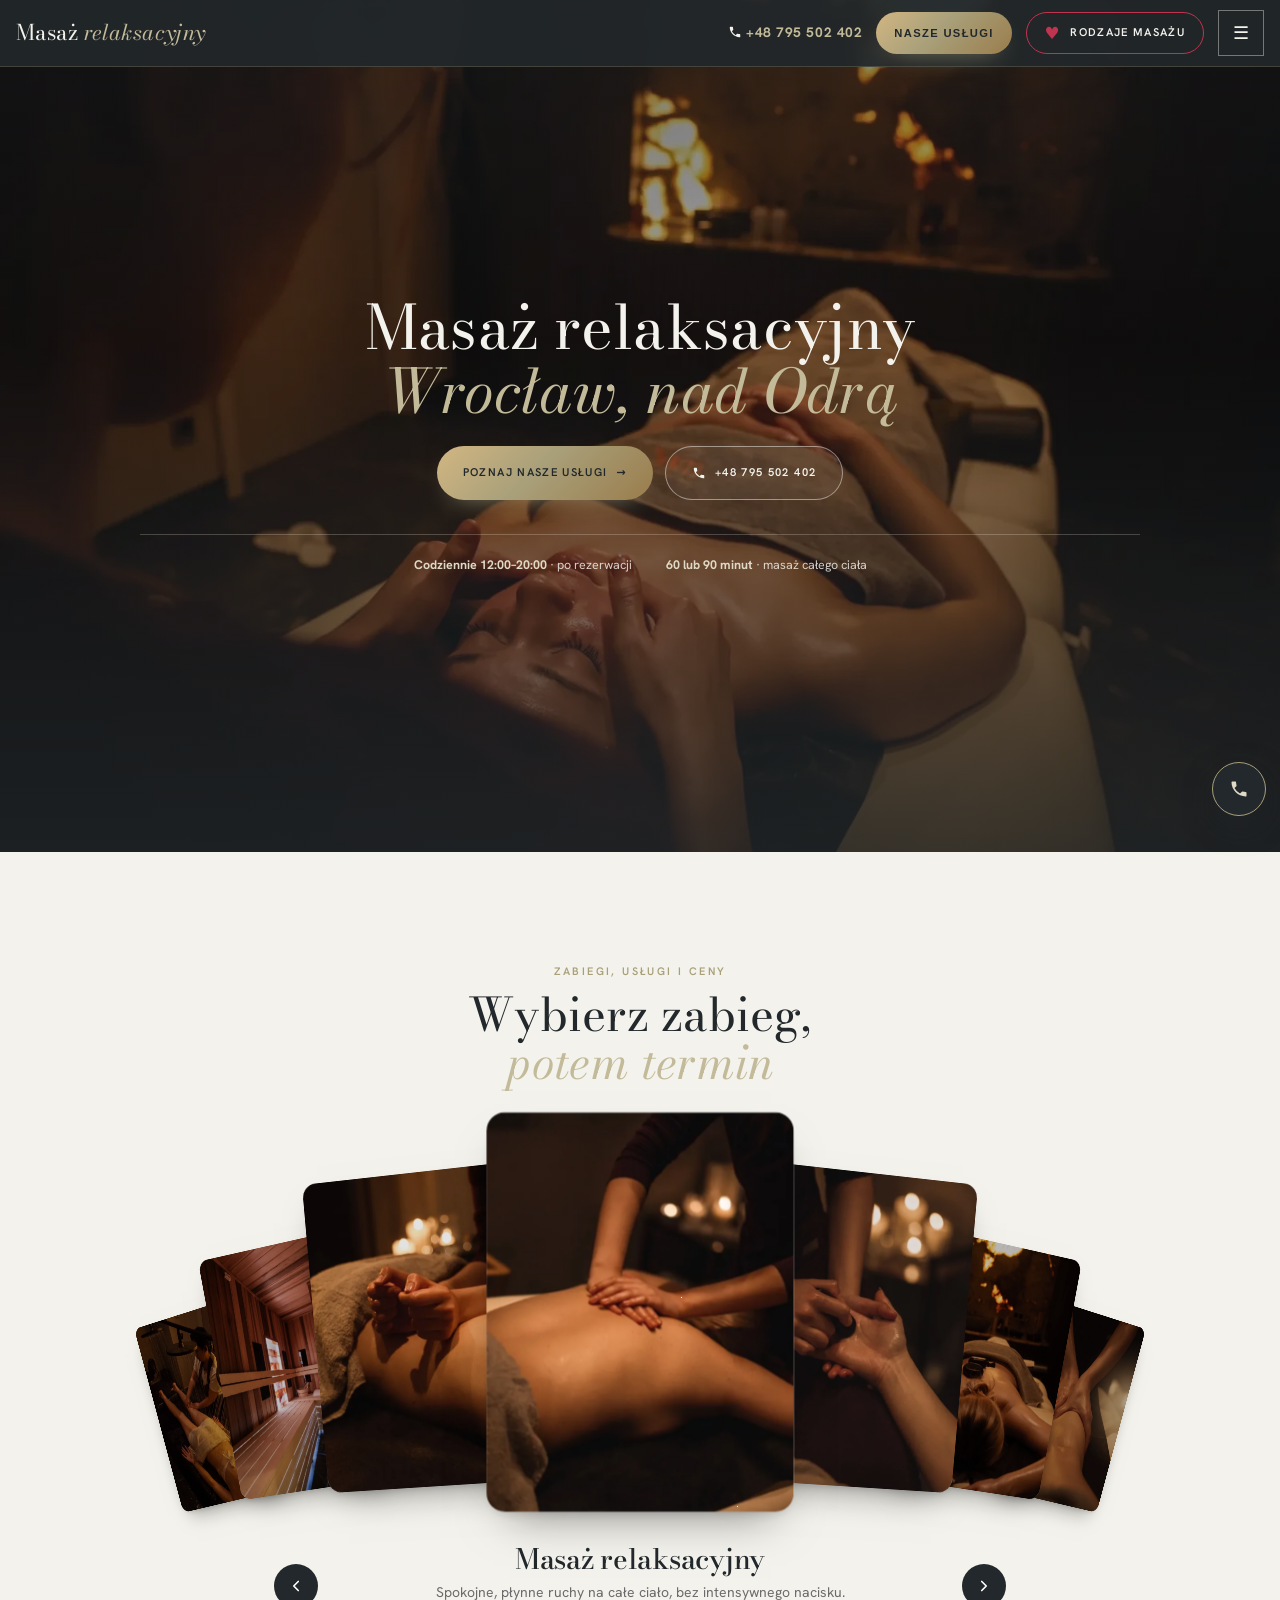
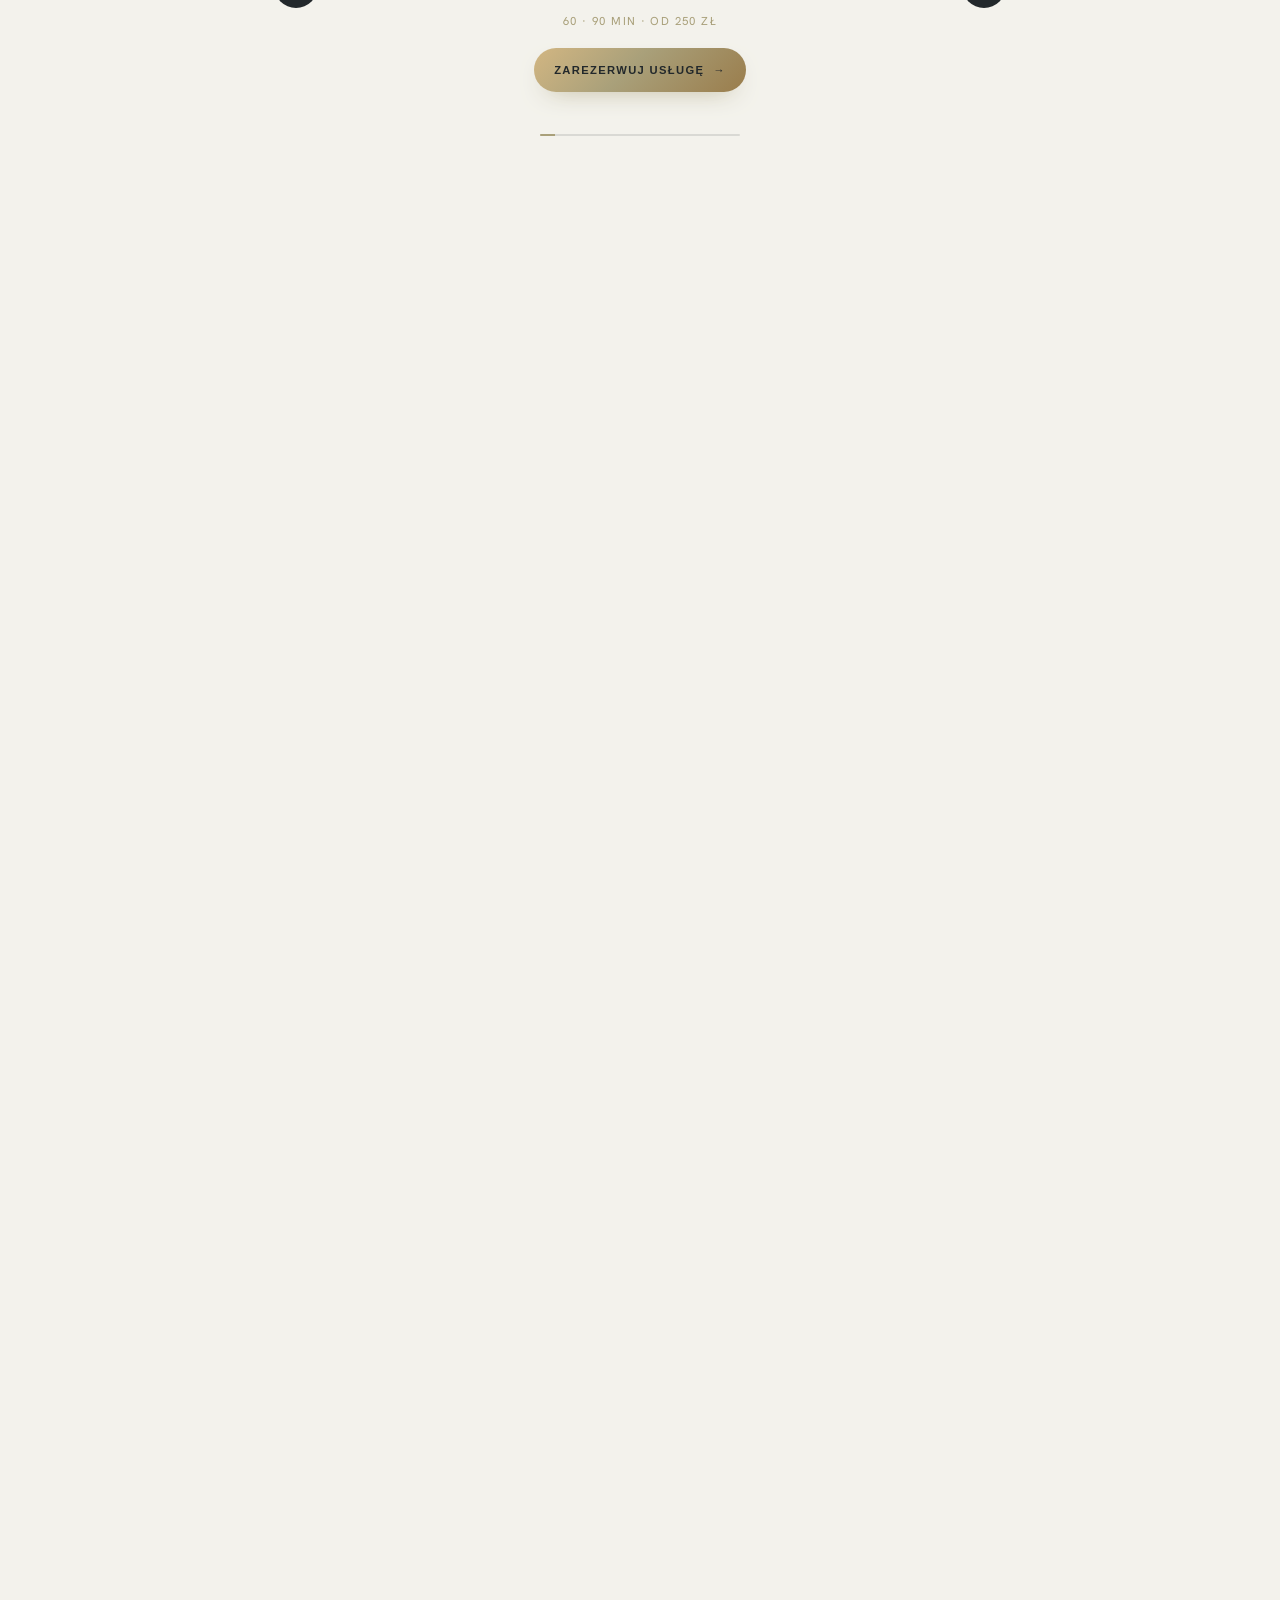
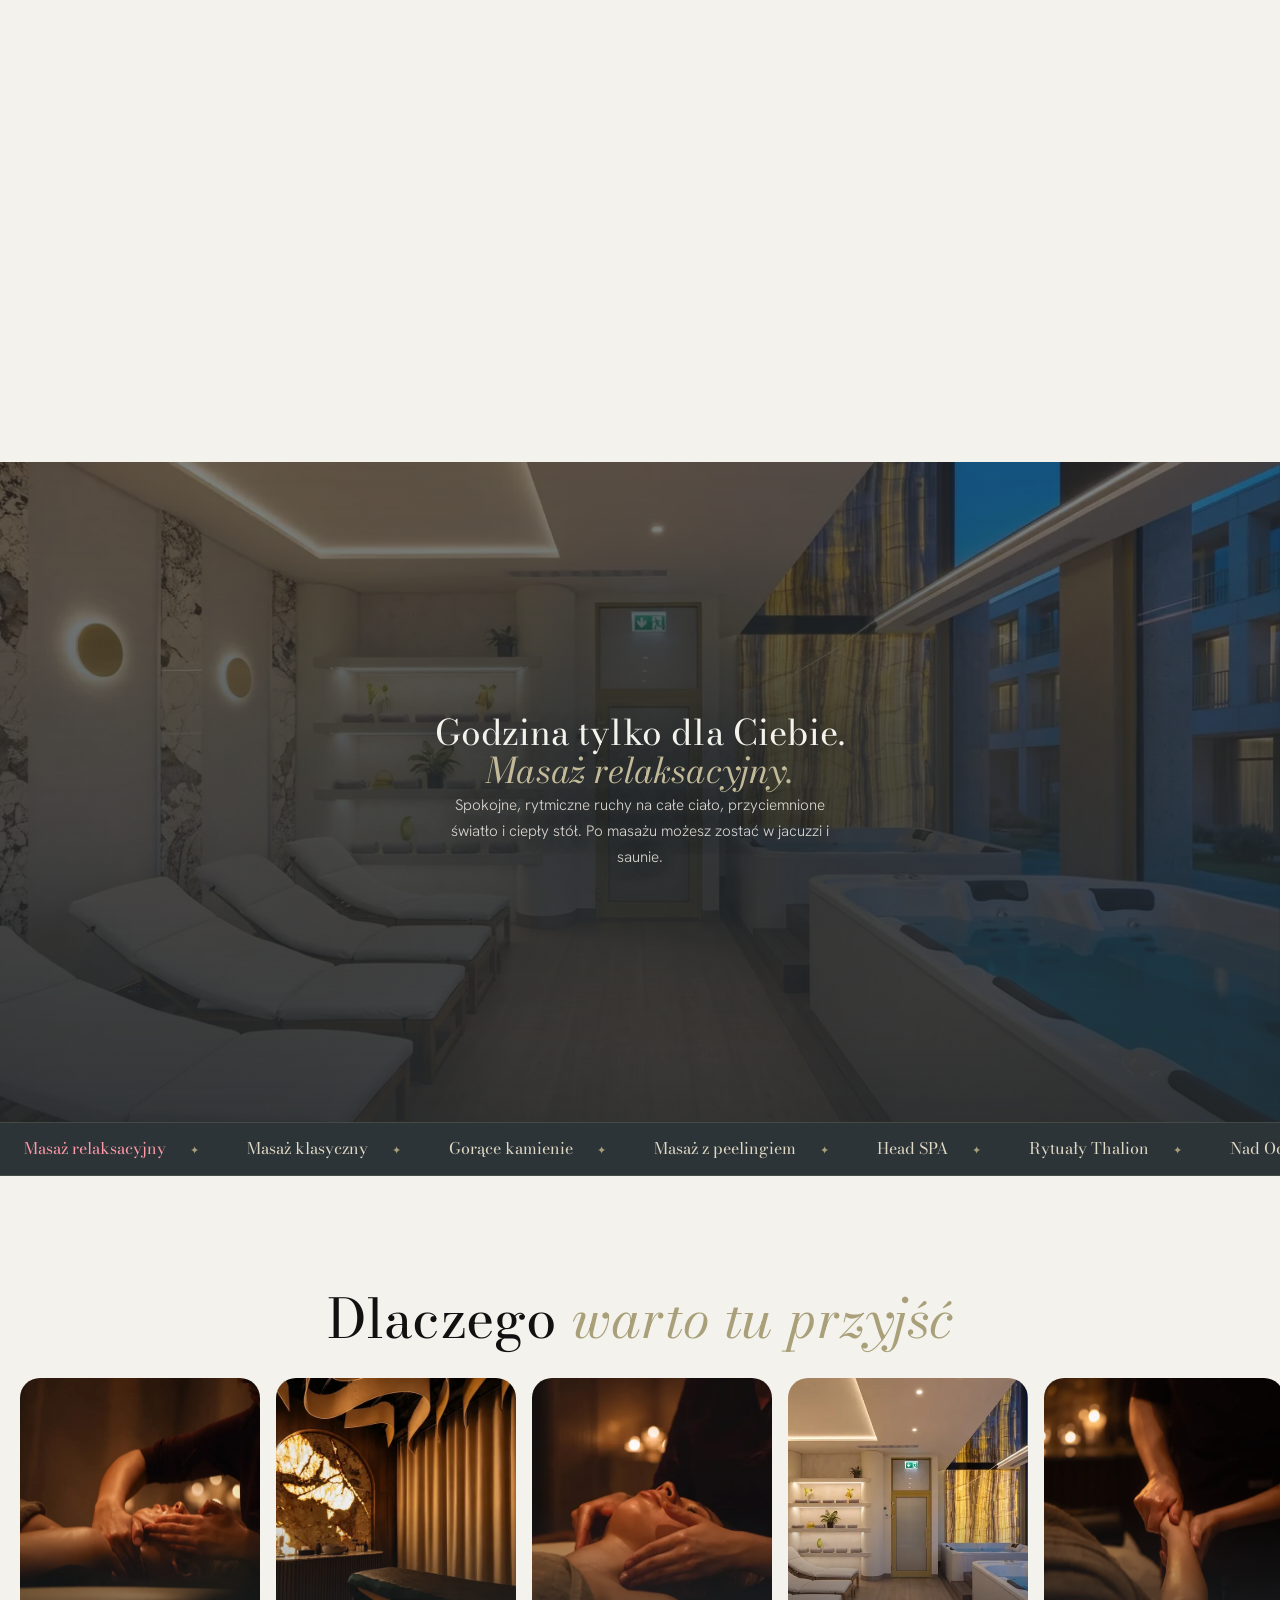
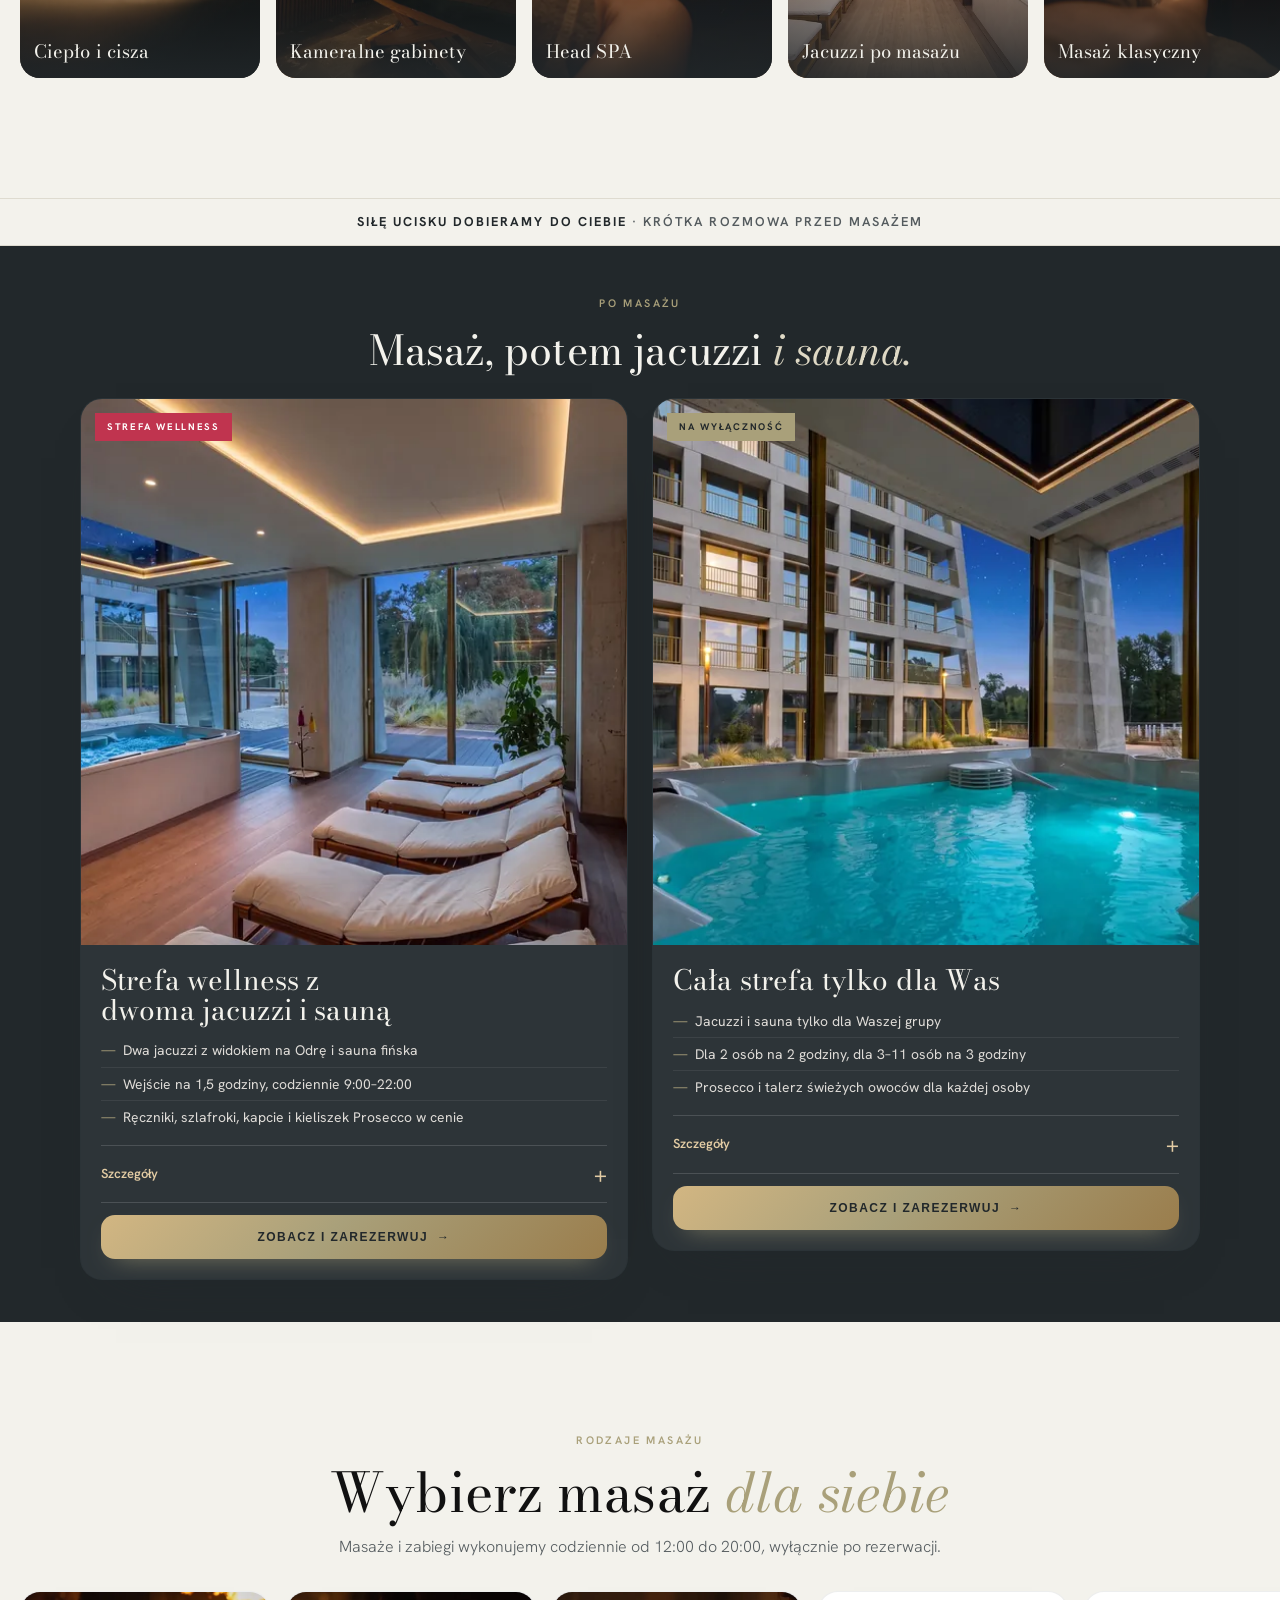
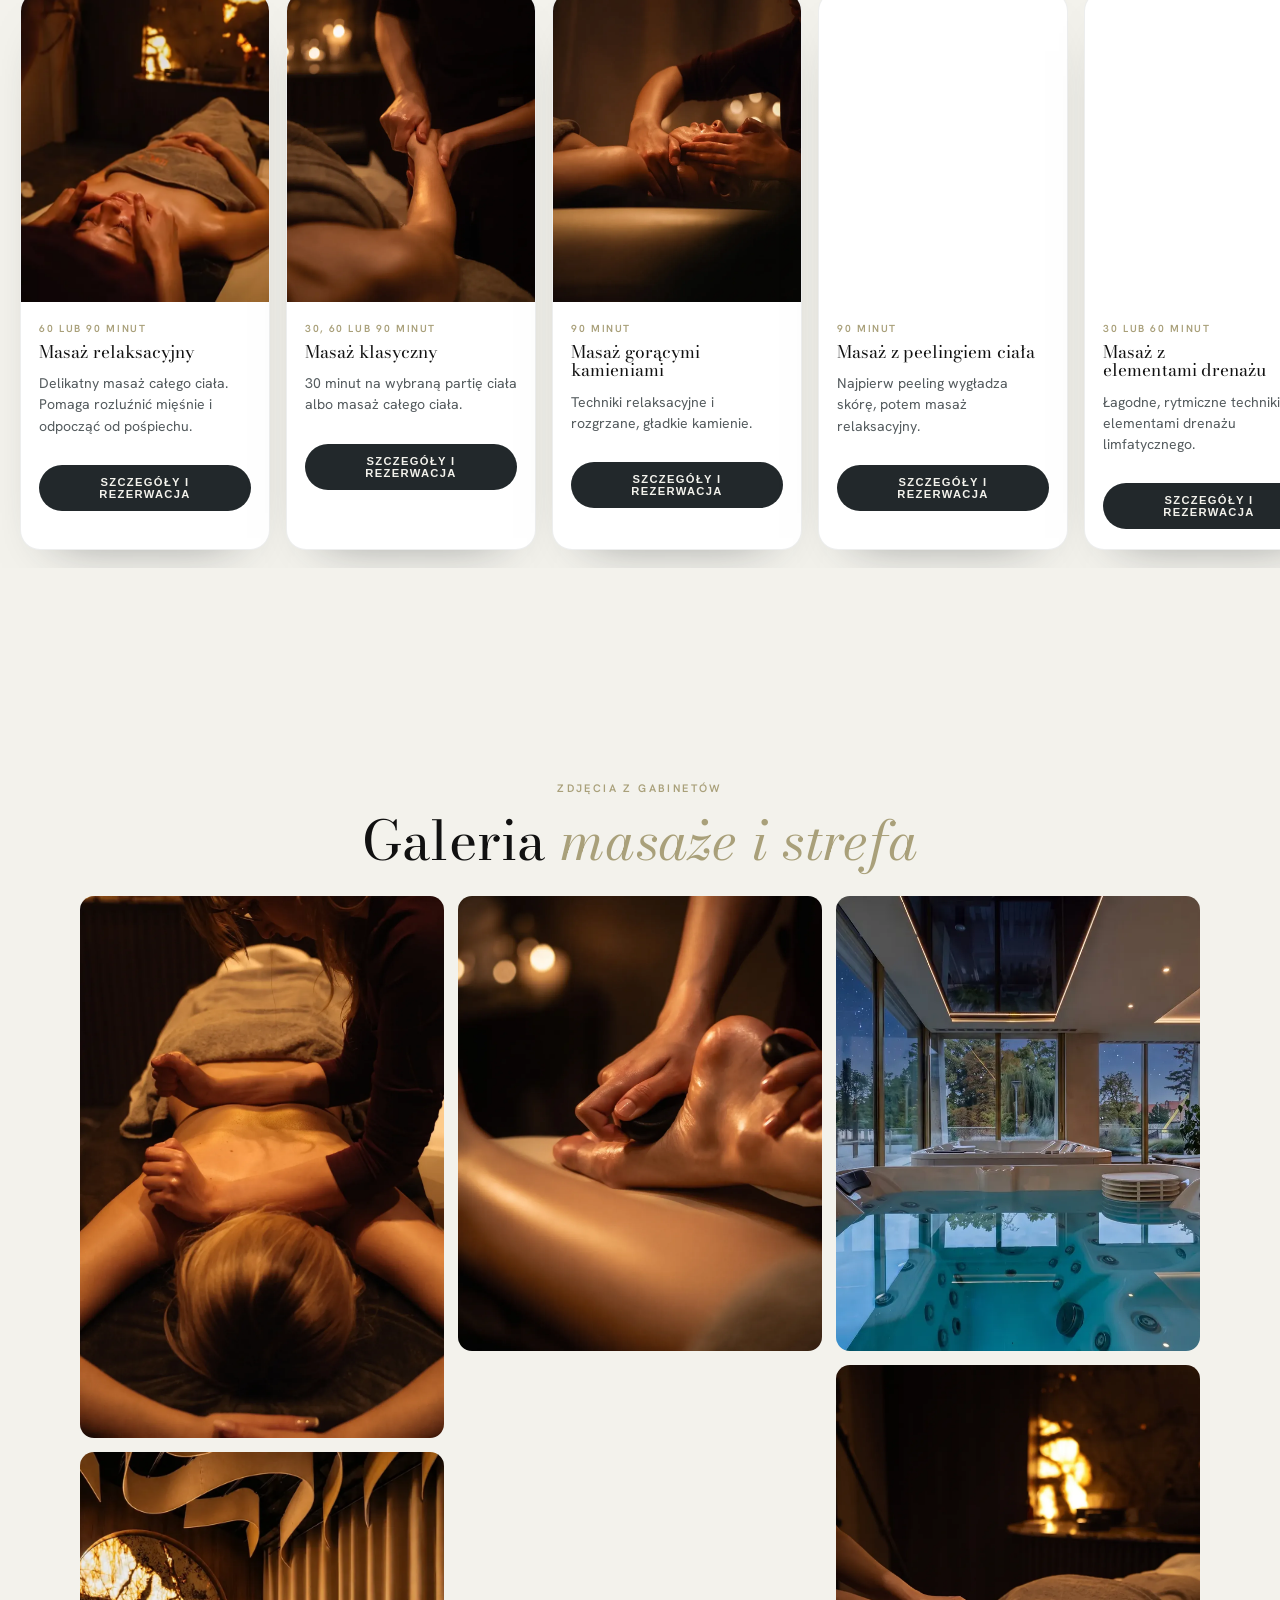
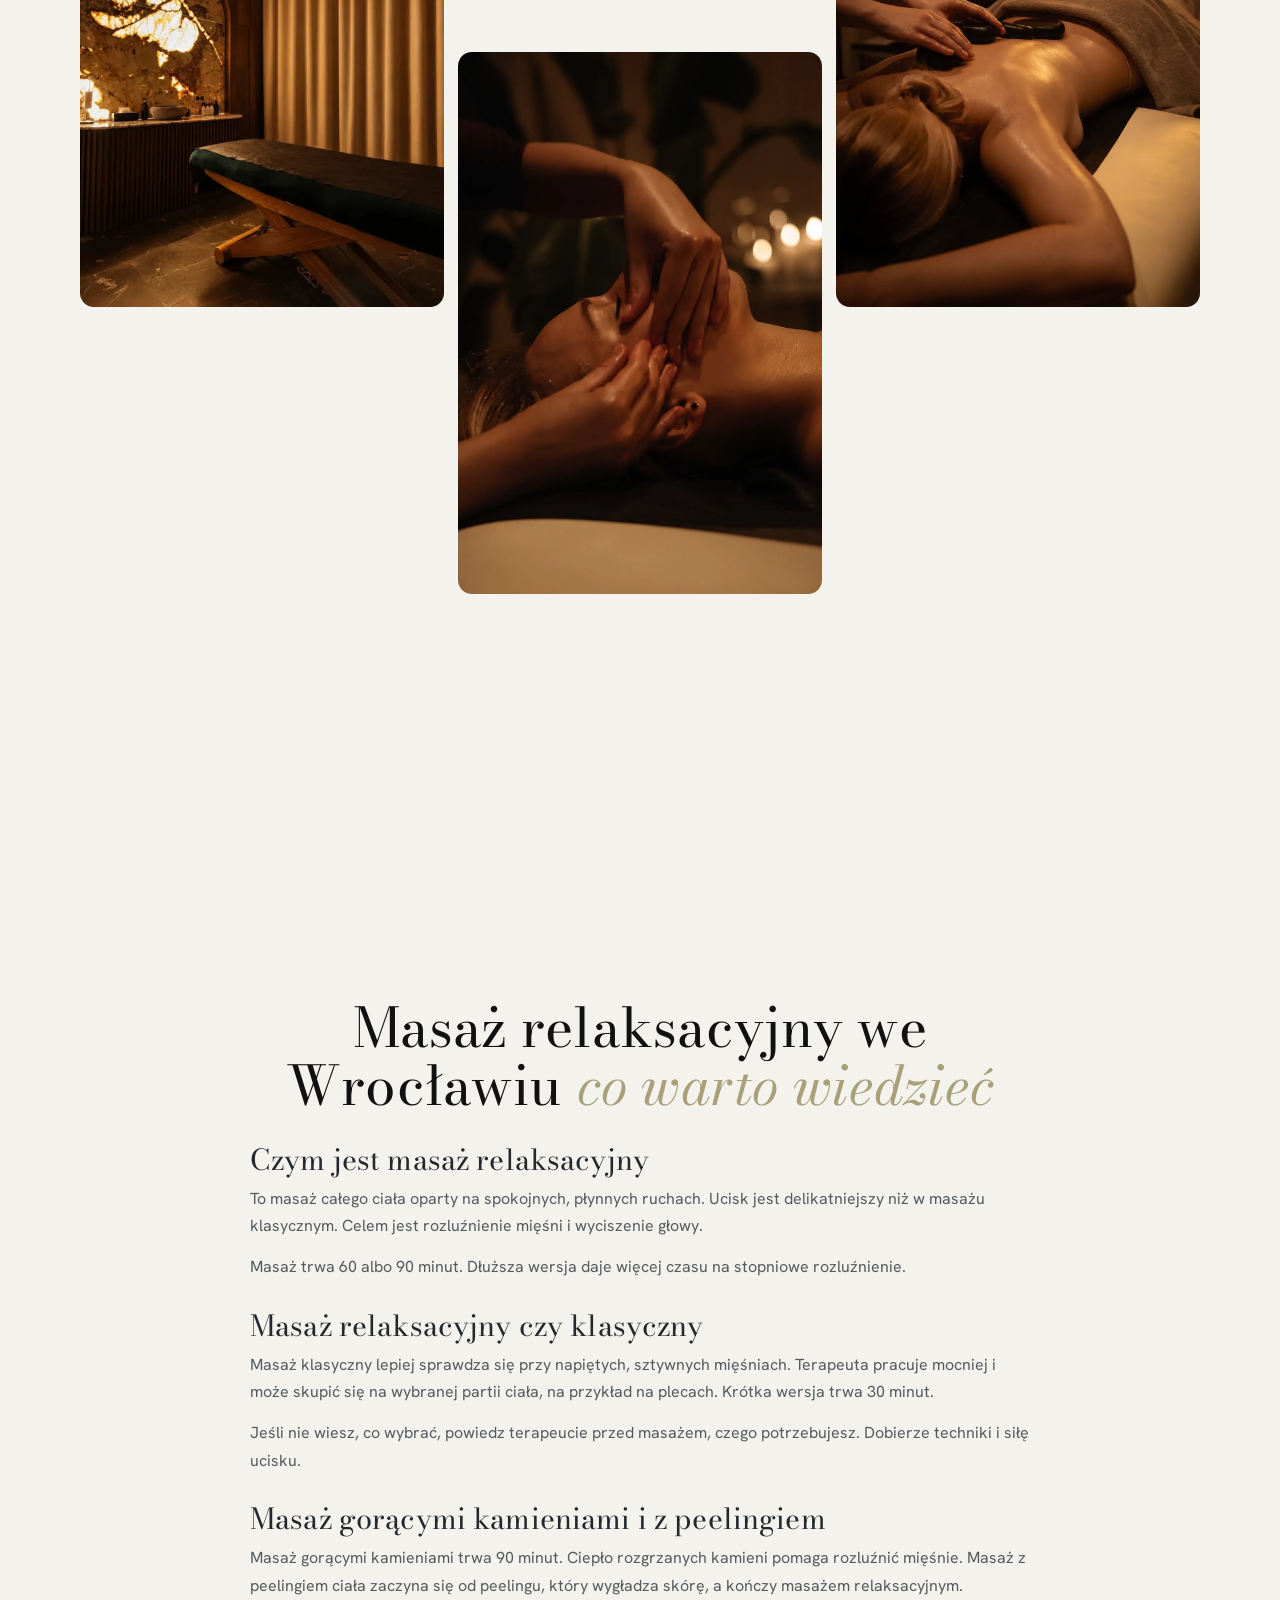
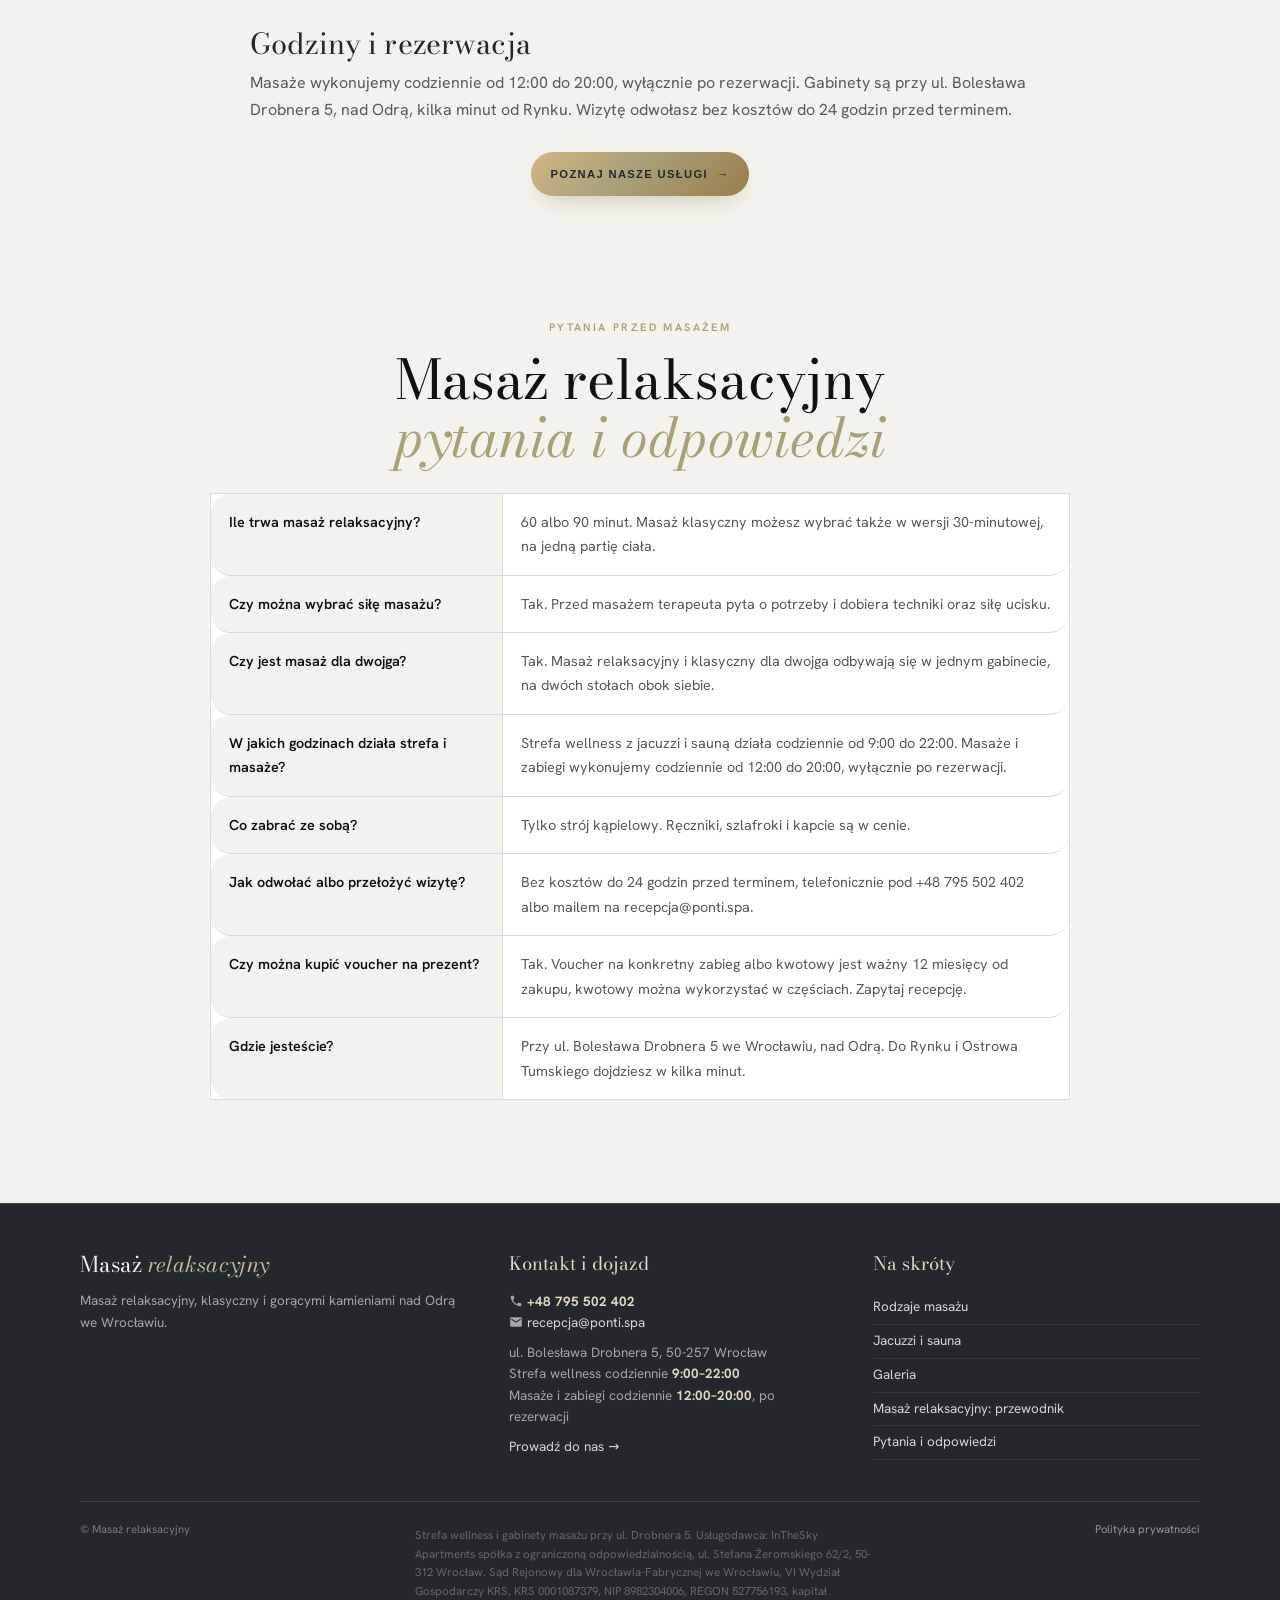
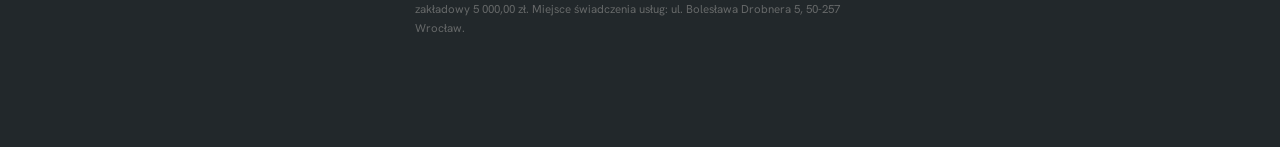
==== commit 4047aadf: "Karuzela: jedna karta na ruch, widoczne sasiednie karty, nowe kroje" ====
--- a/index.html
+++ b/index.html
@@ -12,9 +12,9 @@
 <meta property="og:url" content="https://masaz-relaksacyjny-wroclaw.pl/"/><meta property="og:image" content="https://masaz-relaksacyjny-wroclaw.pl/media/g-30-ponti-spa-masaz-relaksacyjny-1600.webp"/>
 <meta name="theme-color" content="#22282b"/>
 <link rel="icon" href="/favicon.svg" type="image/svg+xml"/>
-<link as="font" crossorigin="" href="/fonts/eb-garamond-latin.woff2" rel="preload" type="font/woff2"/>
+<link as="font" crossorigin="" href="/fonts/bodoni-moda-latin.woff2" rel="preload" type="font/woff2"/>
 <link rel="preload" as="image" href="/media/g-30-ponti-spa-masaz-relaksacyjny-1600.webp" fetchpriority="high"/>
-<link href="/style.css?v=202610291509" rel="stylesheet"/>
+<link href="/style.css?v=202610292041" rel="stylesheet"/>
 <script type="application/ld+json">{"@context": "https://schema.org", "@graph": [{"@type": "WebSite", "url": "https://masaz-relaksacyjny-wroclaw.pl/", "name": "Masaż relaksacyjny", "inLanguage": "pl-PL"}, {"@type": "DaySpa", "openingHours": "Mo-Su 09:00-22:00", "name": "Masaż relaksacyjny Wrocław", "description": "Masaż relaksacyjny we Wrocławiu nad Odrą: 60 lub 90 minut, masaż klasyczny, gorącymi kamieniami i z peelingiem. Codziennie 12:00–20:00, po rezerwacji.", "url": "https://masaz-relaksacyjny-wroclaw.pl/", "telephone": "+48 795 502 402", "email": "recepcja@ponti.spa", "image": "https://masaz-relaksacyjny-wroclaw.pl/media/g-30-ponti-spa-masaz-relaksacyjny-1600.webp", "address": {"@type": "PostalAddress", "streetAddress": "ul. Bolesława Drobnera 5", "postalCode": "50-257", "addressLocality": "Wrocław", "addressCountry": "PL"}}, {"@type": "FAQPage", "mainEntity": [{"@type": "Question", "name": "Ile trwa masaż relaksacyjny?", "acceptedAnswer": {"@type": "Answer", "text": "60 albo 90 minut. Masaż klasyczny możesz wybrać także w wersji 30-minutowej, na jedną partię ciała."}}, {"@type": "Question", "name": "Czy można wybrać siłę masażu?", "acceptedAnswer": {"@type": "Answer", "text": "Tak. Przed masażem terapeuta pyta o potrzeby i dobiera techniki oraz siłę ucisku."}}, {"@type": "Question", "name": "Czy jest masaż dla dwojga?", "acceptedAnswer": {"@type": "Answer", "text": "Tak. Masaż relaksacyjny i klasyczny dla dwojga odbywają się w jednym gabinecie, na dwóch stołach obok siebie."}}, {"@type": "Question", "name": "W jakich godzinach działa strefa i masaże?", "acceptedAnswer": {"@type": "Answer", "text": "Strefa wellness z jacuzzi i sauną działa codziennie od 9:00 do 22:00. Masaże i zabiegi wykonujemy codziennie od 12:00 do 20:00, wyłącznie po rezerwacji."}}, {"@type": "Question", "name": "Co zabrać ze sobą?", "acceptedAnswer": {"@type": "Answer", "text": "Tylko strój kąpielowy. Ręczniki, szlafroki i kapcie są w cenie."}}, {"@type": "Question", "name": "Jak odwołać albo przełożyć wizytę?", "acceptedAnswer": {"@type": "Answer", "text": "Bez kosztów do 24 godzin przed terminem, telefonicznie pod +48 795 502 402 albo mailem na recepcja@ponti.spa."}}, {"@type": "Question", "name": "Czy można kupić voucher na prezent?", "acceptedAnswer": {"@type": "Answer", "text": "Tak. Voucher na konkretny zabieg albo kwotowy jest ważny 12 miesięcy od zakupu, kwotowy można wykorzystać w częściach. Zapytaj recepcję."}}, {"@type": "Question", "name": "Gdzie jesteście?", "acceptedAnswer": {"@type": "Answer", "text": "Przy ul. Bolesława Drobnera 5 we Wrocławiu, nad Odrą. Do Rynku i Ostrowa Tumskiego dojdziesz w kilka minut."}}]}]}</script>
 </head>
 <body>
@@ -253,6 +253,6 @@
 <script type="application/json" id="zk-data">{"karty": [{"kod": "head-spa", "nazwa": "Head SPA", "katNazwa": "Rytuały", "opis": "Pielęgnacja skóry głowy i włosów połączona z odpoczynkiem. Dobrane kosmetyki odżywiają włosy i dbają o komfort skóry głowy, a na kolejnych etapach zabiegu towarzyszy temu delikatny, rytmiczny masaż.", "opisPo": "", "przebieg": ["Pielęgnacja skóry głowy i włosów dobranymi kosmetykami", "Delikatny, rytmiczny masaż na kolejnych etapach zabiegu"], "przebiegTytul": "Na czym opiera się zabieg", "dlaKogo": "Dla osób, które szukają relaksu połączonego z pielęgnacją skóry głowy i włosów.", "warianty": [{"id": 508, "czas": 60, "cena": 270, "altegio": null}], "cenaDopisek": "", "cta": "Wybierz zabieg", "galeria": [{"src": "/media/z-zabieg-head-spa-1200.webp", "alt": "Head SPA", "podpis": ""}, {"src": "/media/z-head-spa-1-1200.webp", "alt": "Head SPA", "podpis": ""}, {"src": "/media/z-head-spa-3-1200.webp", "alt": "Head SPA", "podpis": ""}]}, {"kod": "head-spa-twarz", "nazwa": "Head SPA & Rytuał Twarzy", "katNazwa": "Rytuały", "opis": "Zabieg zaczyna się od delikatnego peelingu, odżywczej maski i masażu twarzy, szyi i dekoltu. Kosmetyki mają naturalne składniki i nadają się także do skóry wrażliwej. Potem zabieg płynnie przechodzi w pełny rytuał Head SPA.", "opisPo": "", "przebieg": ["Delikatny peeling i odżywcza maska", "Masaż twarzy, szyi i dekoltu", "Pielęgnacja skóry głowy i włosów z rytmicznym masażem"], "przebiegTytul": "Na czym opiera się zabieg", "dlaKogo": "Dla osób, które chcą podczas jednej wizyty zadbać o twarz, skórę głowy i włosy, także przy skórze wrażliwej.", "warianty": [{"id": 507, "czas": 90, "cena": 400, "altegio": null}], "cenaDopisek": "", "cta": "Wybierz zabieg", "galeria": [{"src": "/media/z-head-spa-2-1200.webp", "alt": "Head SPA & Rytuał Twarzy", "podpis": ""}, {"src": "/media/z-head-spa-4-1200.webp", "alt": "Head SPA & Rytuał Twarzy", "podpis": ""}, {"src": "/media/z-head-spa-5-1200.webp", "alt": "Head SPA & Rytuał Twarzy", "podpis": ""}]}, {"kod": "hammam", "nazwa": "Marokański Rytuał Hammam", "katNazwa": "Rytuały", "opis": "Marokańska tradycja pielęgnacji, w której oczyszczanie ciała łączy się z głębokim odprężeniem. Rytuał obejmuje oczyszczanie czarnym mydłem, peeling rękawicą Kessa, odżywczą pielęgnację glinką Rassoul i masłem shea oraz relaksujący masaż.", "opisPo": "", "przebieg": ["Oczyszczanie czarnym mydłem", "Peeling rękawicą Kessa", "Glinka Rassoul i masło shea", "Relaksujący masaż"], "przebiegTytul": "Na czym opiera się zabieg", "dlaKogo": "Dla osób, które chcą połączyć intensywne oczyszczanie skóry z odżywczą pielęgnacją i relaksem.", "warianty": [{"id": 503, "czas": 85, "cena": 320, "altegio": 13908649}], "cenaDopisek": "", "cta": "Wybierz zabieg", "galeria": [{"src": "/media/z-zabieg-vichy-1200.webp", "alt": "Marokański Rytuał Hammam", "podpis": ""}]}, {"kod": "hammam-sauna", "nazwa": "Hammam & Sauna", "katNazwa": "Rytuały", "opis": "Wizyta zaczyna się w saunie fińskiej, która rozgrzewa ciało i pozwala zwolnić tempo. Potem pełny Marokański Rytuał Hammam: czarne mydło, peeling rękawicą Kessa, glinka Rassoul z masłem shea i relaksujący masaż.", "opisPo": "", "przebieg": ["Sauna fińska na rozgrzanie", "Oczyszczanie czarnym mydłem", "Peeling rękawicą Kessa", "Glinka Rassoul i masło shea", "Relaksujący masaż"], "przebiegTytul": "Na czym opiera się zabieg", "dlaKogo": "Dla osób, które lubią ciepło sauny i chcą połączyć je z oczyszczaniem skóry i relaksem.", "warianty": [{"id": 504, "czas": 100, "cena": 360, "altegio": 13908652}], "cenaDopisek": "", "cta": "Wybierz zabieg", "galeria": [{"src": "/media/z-strefa-sauna-1200.webp", "alt": "Hammam & Sauna", "podpis": ""}, {"src": "/media/z-zabieg-hammam-1200.webp", "alt": "Hammam & Sauna", "podpis": ""}]}, {"kod": "masaz-klasyczny", "nazwa": "Masaż klasyczny", "katNazwa": "Masaże", "opis": "Klasyczny masaż pomaga rozluźnić napięte mięśnie i zmniejszyć uczucie sztywności. Intensywność dobieramy do potrzeb i preferencji każdej osoby.", "opisPo": "", "przebieg": ["30 min: jedna wybrana partia, np. plecy, kark lub ramiona, po krótkiej konsultacji", "60 min: całe ciało", "90 min: całe ciało, z czasem na partie, w których gromadzi się najwięcej napięcia"], "przebiegTytul": "Na czym opiera się zabieg", "dlaKogo": "Przy napięciu pleców, karku i ramion, po wysiłku albo po intensywnym tygodniu.", "warianty": [{"id": 101, "czas": 30, "cena": 150, "altegio": 13843515}, {"id": 102, "czas": 60, "cena": 250, "altegio": 13893698}, {"id": 103, "czas": 90, "cena": 350, "altegio": 13893700}], "cenaDopisek": "", "cta": "Wybierz zabieg", "galeria": [{"src": "/media/z-masaz-klasyczny-1-1200.webp", "alt": "Masaż klasyczny", "podpis": ""}, {"src": "/media/z-masaz-klasyczny-2-1200.webp", "alt": "Masaż klasyczny", "podpis": ""}]}, {"kod": "masaz-relaksacyjny", "nazwa": "Masaż relaksacyjny", "katNazwa": "Masaże", "opis": "Delikatny masaż całego ciała na spokojnych, płynnych ruchach. Pomaga rozluźnić mięśnie, wyciszyć się i odpocząć od codziennego pośpiechu.", "opisPo": "", "przebieg": ["60 min: całe ciało, łagodny dotyk", "90 min: więcej czasu na stopniowe rozluźnienie i głębsze odprężenie"], "przebiegTytul": "Na czym opiera się zabieg", "dlaKogo": "Dla osób zestresowanych i przemęczonych, które wolą łagodny dotyk od intensywnej pracy z mięśniami.", "warianty": [{"id": 104, "czas": 60, "cena": 250, "altegio": 13893701}, {"id": 105, "czas": 90, "cena": 350, "altegio": 13893704}], "cenaDopisek": "", "cta": "Wybierz zabieg", "galeria": [{"src": "/media/z-masaz-relaksacyjny-1-1200.webp", "alt": "Masaż relaksacyjny", "podpis": ""}, {"src": "/media/z-masaz-relaksacyjny-2-1200.webp", "alt": "Masaż relaksacyjny", "podpis": ""}]}, {"kod": "masaz-peeling", "nazwa": "Masaż z peelingiem ciała", "katNazwa": "Masaże", "opis": "Zabieg zaczyna się od peelingu ciała, który usuwa martwy naskórek i wygładza skórę. Po nim masaż relaksacyjny rozluźnia mięśnie i pomaga odpocząć.", "opisPo": "", "przebieg": ["Peeling całego ciała", "Masaż relaksacyjny całego ciała"], "przebiegTytul": "Na czym opiera się zabieg", "dlaKogo": "Dla osób, które chcą połączyć relaks z pielęgnacją i wygładzeniem skóry.", "warianty": [{"id": 501, "czas": 90, "cena": 390, "altegio": 13893708}], "cenaDopisek": "", "cta": "Wybierz zabieg", "galeria": [{"src": "/media/z-masaz-relaksacyjny-3-1200.webp", "alt": "Masaż z peelingiem ciała", "podpis": ""}]}, {"kod": "masaz-kamienie", "nazwa": "Masaż gorącymi kamieniami", "katNazwa": "Masaże", "opis": "Masaż łączy techniki relaksacyjne z gładkimi, rozgrzanymi kamieniami. Ciepło pomaga rozluźnić napięte mięśnie, a terapeuta pracuje powolnymi ruchami.", "opisPo": "", "przebieg": ["Gładkie, rozgrzane kamienie", "Techniki relaksacyjne i powolne ruchy terapeuty"], "przebiegTytul": "Na czym opiera się zabieg", "dlaKogo": "Dla osób spiętych i zmęczonych, które lubią zabiegi z ciepłem.", "warianty": [{"id": 107, "czas": 90, "cena": 350, "altegio": 13900752}], "cenaDopisek": "", "cta": "Wybierz zabieg", "galeria": [{"src": "/media/z-masaz-kamienie-1-1200.webp", "alt": "Masaż gorącymi kamieniami", "podpis": ""}, {"src": "/media/z-masaz-kamienie-2-1200.webp", "alt": "Masaż gorącymi kamieniami", "podpis": ""}, {"src": "/media/z-masaz-kamienie-3-1200.webp", "alt": "Masaż gorącymi kamieniami", "podpis": ""}, {"src": "/media/z-masaz-kamienie-4-1200.webp", "alt": "Masaż gorącymi kamieniami", "podpis": ""}, {"src": "/media/z-masaz-kamienie-5-1200.webp", "alt": "Masaż gorącymi kamieniami", "podpis": ""}, {"src": "/media/z-masaz-kamienie-6-1200.webp", "alt": "Masaż gorącymi kamieniami", "podpis": ""}]}, {"kod": "masaz-drenaz", "nazwa": "Masaż z elementami drenażu limfatycznego", "katNazwa": "Masaże", "opis": "Delikatny masaż z elementami drenażu limfatycznego. Rytmiczne techniki sprzyjają uczuciu lekkości, zwłaszcza po dniu spędzonym na nogach.", "opisPo": "", "przebieg": ["30 min: nogi, pośladki i sąsiednie obszary", "60 min: całe ciało"], "przebiegTytul": "Na czym opiera się zabieg", "dlaKogo": "Przy uczuciu ciężkich nóg, zatrzymaniu wody i zmęczeniu.", "warianty": [{"id": 123, "czas": 30, "cena": 180, "altegio": 13900755}, {"id": 124, "czas": 60, "cena": 280, "altegio": 13900756}], "cenaDopisek": "", "cta": "Wybierz zabieg", "galeria": [{"src": "/media/z-masaz-drenaz-1-1200.webp", "alt": "Masaż z elementami drenażu limfatycznego", "podpis": ""}, {"src": "/media/z-masaz-drenaz-2-1200.webp", "alt": "Masaż z elementami drenażu limfatycznego", "podpis": ""}, {"src": "/media/z-masaz-drenaz-3-1200.webp", "alt": "Masaż z elementami drenażu limfatycznego", "podpis": ""}, {"src": "/media/z-masaz-drenaz-4-1200.webp", "alt": "Masaż z elementami drenażu limfatycznego", "podpis": ""}]}, {"kod": "masaz-klasyczny-dwoje", "nazwa": "Masaż klasyczny dla dwojga", "katNazwa": "Dla dwojga", "opis": "Klasyczny masaż całego ciała dla dwóch osób jednocześnie, w jednym pokoju. Odpoczywacie razem, a każda osoba ma masaż dopasowany do siebie.", "opisPo": "", "przebieg": ["60 min: całe ciało", "90 min: więcej czasu na najbardziej napięte partie mięśni"], "przebiegTytul": "Na czym opiera się zabieg", "dlaKogo": "Dla dwóch osób, które chcą wspólnie odpocząć i rozluźnić ciało.", "warianty": [{"id": 203, "czas": 60, "cena": 449, "altegio": 13908630}, {"id": 204, "czas": 90, "cena": 599, "altegio": 13908616}], "cenaDopisek": "za 2 osoby", "cta": "Wybierz zabieg", "galeria": [{"src": "/media/z-masaz-klasyczny-dwoje-1-1200.webp", "alt": "Masaż klasyczny dla dwojga", "podpis": ""}, {"src": "/media/z-masaz-klasyczny-dwoje-2-1200.webp", "alt": "Masaż klasyczny dla dwojga", "podpis": ""}]}, {"kod": "masaz-relaksacyjny-dwoje", "nazwa": "Masaż relaksacyjny dla dwojga", "katNazwa": "Dla dwojga", "opis": "Spokojny masaż relaksacyjny całego ciała dla dwóch osób jednocześnie. Delikatne, płynne ruchy pomagają się wyciszyć.", "opisPo": "", "przebieg": ["60 min: całe ciało", "90 min: dłuższy, spokojny odpoczynek we dwoje"], "przebiegTytul": "Na czym opiera się zabieg", "dlaKogo": "Dla par i bliskich osób, które chcą razem odpocząć.", "warianty": [{"id": 205, "czas": 60, "cena": 449, "altegio": 13908631}, {"id": 206, "czas": 90, "cena": 599, "altegio": 13908632}], "cenaDopisek": "za 2 osoby", "cta": "Wybierz zabieg", "galeria": [{"src": "/media/z-masaz-relaksacyjny-dwoje-3-1200.webp", "alt": "Masaż relaksacyjny dla dwojga", "podpis": ""}, {"src": "/media/z-masaz-relaksacyjny-dwoje-2-1200.webp", "alt": "Masaż relaksacyjny dla dwojga", "podpis": ""}]}, {"kod": "strefa-dzielona", "nazwa": "Strefa Wellness", "katNazwa": "Strefa Wellness", "opis": "Jacuzzi i sauna fińska przez 90 minut, we wspólnej strefie z innymi gośćmi. Wejście rozpoczęte przed 14:00 jest o 15% tańsze.", "opisPo": "Od 14:00 do strefy można zamawiać dania z restauracji w budynku, inspirowane kuchnią włoską i tworzone z polskich, regionalnych produktów.", "przebieg": ["Jacuzzi i sauna fińska", "Szlafrok, kapcie i ręcznik", "Kieliszek Prosecco albo Prosecco 0%"], "przebiegTytul": "W cenie wejścia", "dlaKogo": "Od 1 do 3 osób.", "warianty": [{"id": 301, "czas": 90, "cena": 149, "altegio": null}], "cenaDopisek": "za osobę", "cta": "Zarezerwuj wejście", "galeria": [{"src": "/media/z-jacuzzi-wspolna-strefa-1200.webp", "alt": "Strefa Wellness", "podpis": ""}, {"src": "/media/z-jacuzzi-dzien-1200.webp", "alt": "Strefa Wellness", "podpis": ""}, {"src": "/media/z-sauna-finska-1200.webp", "alt": "Strefa Wellness", "podpis": ""}, {"src": "/media/z-strefa-kuchnia-ponti-1200.webp", "alt": "Ravioli Duo z restauracji w budynku", "podpis": "Do strefy Wellness można zamawiać dania z restauracji w budynku, inspirowane kuchnią włoską i tworzone z polskich, regionalnych produktów."}]}, {"kod": "strefa-wylacznosc", "nazwa": "Strefa Wellness na wyłączność", "katNazwa": "Strefa Wellness", "opis": "Cała strefa tylko dla Was, bez innych gości: 2 godziny dla dwóch osób albo 3 godziny dla grupy od 3 do 11 osób. Każda osoba dostaje talerz świeżych owoców. Rezerwacja wymaga zadatku 50%.", "opisPo": "", "przebieg": ["Jacuzzi i sauna fińska tylko dla Was", "Szlafrok, kapcie i ręcznik", "Kieliszek Prosecco albo Prosecco 0%", "Talerz świeżych owoców dla każdej osoby"], "przebiegTytul": "W cenie wyłączności", "dlaKogo": "Pary i grupy do 11 osób, którym zależy na prywatności.", "warianty": [{"id": 302, "czas": 120, "cena": 699, "altegio": null}, {"id": 303, "czas": 180, "cena": 747, "altegio": null}], "cenaDopisek": "", "cta": "Zarezerwuj wejście", "galeria": [{"src": "/media/z-jacuzzi-wylacznosc-noca-1200.webp", "alt": "Strefa Wellness na wyłączność", "podpis": ""}, {"src": "/media/z-strefa-jacuzzi-noc-1200.webp", "alt": "Strefa Wellness na wyłączność", "podpis": ""}, {"src": "/media/z-strefa-jacuzzi-noc-2-1200.webp", "alt": "Strefa Wellness na wyłączność", "podpis": ""}]}], "cfg": {"baza": "https://ponti-wellness.altegio.me/company/1395401", "utm": "utm_source=masaz-relaksacyjny-wroclaw.pl&utm_medium=zaplecze&utm_campaign=rezerwacja", "wyl": [{"osoby": "2 osoby", "od": 2, "do": 2, "usluga": 13900881, "cena": "349 zł/os."}, {"osoby": "3-5 osób", "od": 3, "do": 5, "usluga": 13900883, "cena": "249 zł/os."}, {"osoby": "6-11 osób", "od": 6, "do": 11, "usluga": 13901067, "cena": "199 zł/os."}], "tel": "+48 795 502 402", "telH": "+48795502402"}}</script>
 </dialog>
 <a aria-label="Zadzwoń" class="tel-fab" href="tel:+48795502402"><svg aria-hidden="true" class="ico" viewBox="0 0 24 24"><path d="M6.62 10.79a15.05 15.05 0 0 0 6.59 6.59l2.2-2.2a1 1 0 0 1 1.02-.24c1.12.37 2.33.57 3.57.57a1 1 0 0 1 1 1V20a1 1 0 0 1-1 1C10.85 21 3 13.15 3 4a1 1 0 0 1 1-1h3.5a1 1 0 0 1 1 1c0 1.24.2 2.45.57 3.57a1 1 0 0 1-.25 1.02l-2.2 2.2z"/></svg></a>
-<script defer src="/site.js?v=202610291509"></script>
+<script defer src="/site.js?v=202610292041"></script>
 </body>
 </html>
--- a/style.css
+++ b/style.css
@@ -1,9 +1,9 @@
-@font-face{font-family:'EB Garamond';font-style:normal;font-weight:400 800;font-display:swap;src:url('/fonts/eb-garamond-latin.woff2') format('woff2');unicode-range:U+0000-00FF,U+0131,U+0152-0153,U+02BB-02BC,U+02C6,U+02DA,U+02DC,U+2000-206F,U+2074,U+20AC,U+2122,U+2191,U+2193,U+2212,U+2215,U+FEFF,U+FFFD}
-@font-face{font-family:'EB Garamond';font-style:italic;font-weight:400 800;font-display:swap;src:url('/fonts/eb-garamond-i-latin.woff2') format('woff2');unicode-range:U+0000-00FF,U+0131,U+0152-0153,U+02BB-02BC,U+02C6,U+02DA,U+02DC,U+2000-206F,U+2074,U+20AC,U+2122,U+2191,U+2193,U+2212,U+2215,U+FEFF,U+FFFD}
-@font-face{font-family:'Outfit';font-style:normal;font-weight:100 900;font-display:swap;src:url('/fonts/outfit-latin.woff2') format('woff2');unicode-range:U+0000-00FF,U+0131,U+0152-0153,U+02BB-02BC,U+02C6,U+02DA,U+02DC,U+2000-206F,U+2074,U+20AC,U+2122,U+2191,U+2193,U+2212,U+2215,U+FEFF,U+FFFD}
-@font-face{font-family:'EB Garamond';font-style:normal;font-weight:400 800;font-display:swap;src:url('/fonts/eb-garamond-latin-ext.woff2') format('woff2');unicode-range:U+0100-02AF,U+0304,U+0308,U+0329,U+1E00-1E9F,U+1EF2-1EFF,U+2020,U+20A0-20AB,U+20AD-20C0,U+2113,U+2C60-2C7F,U+A720-A7FF}
-@font-face{font-family:'EB Garamond';font-style:italic;font-weight:400 800;font-display:swap;src:url('/fonts/eb-garamond-i-latin-ext.woff2') format('woff2');unicode-range:U+0100-02AF,U+0304,U+0308,U+0329,U+1E00-1E9F,U+1EF2-1EFF,U+2020,U+20A0-20AB,U+20AD-20C0,U+2113,U+2C60-2C7F,U+A720-A7FF}
-@font-face{font-family:'Outfit';font-style:normal;font-weight:100 900;font-display:swap;src:url('/fonts/outfit-latin-ext.woff2') format('woff2');unicode-range:U+0100-02AF,U+0304,U+0308,U+0329,U+1E00-1E9F,U+1EF2-1EFF,U+2020,U+20A0-20AB,U+20AD-20C0,U+2113,U+2C60-2C7F,U+A720-A7FF}
+@font-face{font-family:'Bodoni Moda';font-style:normal;font-weight:400 900;font-display:swap;src:url('/fonts/bodoni-moda-latin.woff2') format('woff2');unicode-range:U+0000-00FF,U+0131,U+0152-0153,U+02BB-02BC,U+02C6,U+02DA,U+02DC,U+2000-206F,U+2074,U+20AC,U+2122,U+2191,U+2193,U+2212,U+2215,U+FEFF,U+FFFD}
+@font-face{font-family:'Bodoni Moda';font-style:italic;font-weight:400 900;font-display:swap;src:url('/fonts/bodoni-moda-i-latin.woff2') format('woff2');unicode-range:U+0000-00FF,U+0131,U+0152-0153,U+02BB-02BC,U+02C6,U+02DA,U+02DC,U+2000-206F,U+2074,U+20AC,U+2122,U+2191,U+2193,U+2212,U+2215,U+FEFF,U+FFFD}
+@font-face{font-family:'Hanken Grotesk';font-style:normal;font-weight:100 900;font-display:swap;src:url('/fonts/hanken-grotesk-latin.woff2') format('woff2');unicode-range:U+0000-00FF,U+0131,U+0152-0153,U+02BB-02BC,U+02C6,U+02DA,U+02DC,U+2000-206F,U+2074,U+20AC,U+2122,U+2191,U+2193,U+2212,U+2215,U+FEFF,U+FFFD}
+@font-face{font-family:'Bodoni Moda';font-style:normal;font-weight:400 900;font-display:swap;src:url('/fonts/bodoni-moda-latin-ext.woff2') format('woff2');unicode-range:U+0100-02AF,U+0304,U+0308,U+0329,U+1E00-1E9F,U+1EF2-1EFF,U+2020,U+20A0-20AB,U+20AD-20C0,U+2113,U+2C60-2C7F,U+A720-A7FF}
+@font-face{font-family:'Bodoni Moda';font-style:italic;font-weight:400 900;font-display:swap;src:url('/fonts/bodoni-moda-i-latin-ext.woff2') format('woff2');unicode-range:U+0100-02AF,U+0304,U+0308,U+0329,U+1E00-1E9F,U+1EF2-1EFF,U+2020,U+20A0-20AB,U+20AD-20C0,U+2113,U+2C60-2C7F,U+A720-A7FF}
+@font-face{font-family:'Hanken Grotesk';font-style:normal;font-weight:100 900;font-display:swap;src:url('/fonts/hanken-grotesk-latin-ext.woff2') format('woff2');unicode-range:U+0100-02AF,U+0304,U+0308,U+0329,U+1E00-1E9F,U+1EF2-1EFF,U+2020,U+20A0-20AB,U+20AD-20C0,U+2113,U+2C60-2C7F,U+A720-A7FF}
 /* ============ IN THE SKY — design system (BRAND-INTHESKY.md) ============ */
 
 
@@ -17,8 +17,8 @@
 }
 *{margin:0;padding:0;box-sizing:border-box}
 html{scroll-behavior:smooth}
-body{font-family:'Outfit',system-ui,-apple-system,sans-serif;background:var(--ivory);color:var(--ink);font-size:16px;line-height:1.7;-webkit-font-smoothing:antialiased}
-h1,h2,h3,.serif{font-family:'EB Garamond',Georgia,serif;font-weight:400;line-height:1.06;text-wrap:balance;letter-spacing:.005em}
+body{font-family:'Hanken Grotesk',system-ui,-apple-system,sans-serif;background:var(--ivory);color:var(--ink);font-size:16px;line-height:1.7;-webkit-font-smoothing:antialiased}
+h1,h2,h3,.serif{font-family:'Bodoni Moda',Georgia,serif;font-weight:400;line-height:1.06;text-wrap:balance;letter-spacing:.005em}
 h1 em,h2 em,h3 em{font-style:italic;color:var(--gold-light)}
 img{max-width:100%;display:block}
 .wrap{max-width:1160px;margin:0 auto;padding:0 20px}
@@ -68,12 +68,12 @@
 .menu .best .bic{flex:0 0 44px;height:44px;display:flex;align-items:center;justify-content:center;border:1px solid rgba(169,160,122,.5);background:rgba(34,40,43,.55)}
 .menu .best .bic svg{width:21px;height:21px;fill:var(--gold-light)}
 .menu .best .btx{flex:1;min-width:0;display:flex;flex-direction:column;gap:2px}
-.menu .best .btx b{font-family:'EB Garamond',Georgia,serif;font-weight:400;font-size:1.28rem;line-height:1.12}
-.menu .best .btx small{font-family:'Outfit',sans-serif;font-size:.66rem;letter-spacing:.03em;color:var(--gold-light)}
-.menu .best .badge{font-family:'Outfit',sans-serif;font-weight:700;font-size:.88rem;color:var(--navy);background:var(--gold);padding:7px 10px;white-space:nowrap}
+.menu .best .btx b{font-family:'Bodoni Moda',Georgia,serif;font-weight:400;font-size:1.28rem;line-height:1.12}
+.menu .best .btx small{font-family:'Hanken Grotesk',sans-serif;font-size:.66rem;letter-spacing:.03em;color:var(--gold-light)}
+.menu .best .badge{font-family:'Hanken Grotesk',sans-serif;font-weight:700;font-size:.88rem;color:var(--navy);background:var(--gold);padding:7px 10px;white-space:nowrap}
 .menu .best .chev{color:rgba(169,160,122,.75);font-size:1.05rem}
-.menu .plain a{display:flex;justify-content:space-between;align-items:center;padding:11px 2px;color:var(--ivory);text-decoration:none;font-family:'EB Garamond',Georgia,serif;font-size:1.55rem;line-height:1.1;border-bottom:1px solid rgba(248,244,238,.13);transition:padding-left .18s,color .18s}
-.menu .plain a::after{content:'→';font-family:'Outfit',sans-serif;font-size:.95rem;color:rgba(169,160,122,.55)}
+.menu .plain a{display:flex;justify-content:space-between;align-items:center;padding:11px 2px;color:var(--ivory);text-decoration:none;font-family:'Bodoni Moda',Georgia,serif;font-size:1.55rem;line-height:1.1;border-bottom:1px solid rgba(248,244,238,.13);transition:padding-left .18s,color .18s}
+.menu .plain a::after{content:'→';font-family:'Hanken Grotesk',sans-serif;font-size:.95rem;color:rgba(169,160,122,.55)}
 .menu .plain a:hover{padding-left:8px;color:var(--gold-pale)}
 .menu .mcta{display:grid;gap:12px;margin-top:20px}
 @media(min-width:768px){
@@ -147,8 +147,8 @@
 
 /* modal znizki (tytuly, zero podtytulow) */
 .pop .tiles{display:grid;grid-template-columns:1fr 1fr;gap:10px;margin:18px 0 22px}
-.pop .tile{border:1px solid rgba(169,160,122,.4);padding:16px 10px;font-family:'EB Garamond',Georgia,serif;font-size:1.05rem;line-height:1.25;color:var(--ivory)}
-.pop .tile b{display:block;font-family:'Outfit';font-size:1.3rem;color:var(--gold-pale);font-variant-numeric:tabular-nums;margin-bottom:4px}
+.pop .tile{border:1px solid rgba(169,160,122,.4);padding:16px 10px;font-family:'Bodoni Moda',Georgia,serif;font-size:1.05rem;line-height:1.25;color:var(--ivory)}
+.pop .tile b{display:block;font-family:'Hanken Grotesk';font-size:1.3rem;color:var(--gold-pale);font-variant-numeric:tabular-nums;margin-bottom:4px}
 
 /* chat input */
 .ch-in{display:flex;border-top:1px solid var(--line);background:var(--white)}
@@ -181,7 +181,7 @@
 .marquee{background:var(--navy-2);color:var(--gold-pale);overflow:hidden;border-block:1px solid rgba(169,160,122,.2)}
 .marquee-track{display:flex;white-space:nowrap;animation:mq 30s linear infinite;width:max-content}
 @keyframes mq{to{transform:translateX(-50%)}}
-.marquee span{font-family:'EB Garamond',Georgia,serif;font-size:1rem;padding:12px 24px;display:inline-flex;align-items:center;gap:24px}
+.marquee span{font-family:'Bodoni Moda',Georgia,serif;font-size:1rem;padding:12px 24px;display:inline-flex;align-items:center;gap:24px}
 .marquee span::after{content:"✦";color:var(--gold);font-size:.7rem}
 .marquee span b{color:#FF9AA8;font-weight:400}
 
@@ -219,7 +219,7 @@
 .plan h3{font-size:1.35rem;margin-bottom:3px}
 .plan .floors{font-size:.66rem;letter-spacing:.18em;text-transform:uppercase;color:var(--gold-pale);font-weight:600;margin-bottom:14px}
 .price-row{display:flex;align-items:baseline;gap:12px}
-.price-now{font-family:'EB Garamond',Georgia,serif;font-size:2.1rem;color:var(--gold-pale);font-variant-numeric:tabular-nums;line-height:1}
+.price-now{font-family:'Bodoni Moda',Georgia,serif;font-size:2.1rem;color:var(--gold-pale);font-variant-numeric:tabular-nums;line-height:1}
 .price-now small{font-size:1.05rem}
 .price-from{font-size:.72rem;color:rgba(248,244,238,.6)}
 .plan ul{list-style:none;margin:14px 0 22px;flex:1}
@@ -241,7 +241,7 @@
 .ap-body h3{font-size:1.08rem}
 .ap-body .fl{font-size:.64rem;letter-spacing:.16em;text-transform:uppercase;color:var(--gold);font-weight:600}
 .ap-body .pr{margin-top:auto;padding-top:8px;font-size:.8rem;color:var(--ink-soft)}
-.ap-body .pr b{font-family:'EB Garamond',Georgia,serif;font-size:1.3rem;color:var(--navy);font-variant-numeric:tabular-nums}
+.ap-body .pr b{font-family:'Bodoni Moda',Georgia,serif;font-size:1.3rem;color:var(--navy);font-variant-numeric:tabular-nums}
 .ap-body .btn{min-height:46px;padding:10px 14px;font-size:.7rem;margin-top:10px}
 
 /* ---------- sky tower — film ---------- */
@@ -253,14 +253,14 @@
 .tower h2{font-size:clamp(1.4rem,3.6vw,2.2rem);margin:0 0 4px}
 .tower p{max-width:46ch;margin:0 auto;color:rgba(248,244,238,.85);font-weight:300;font-size:.95rem}
 .tower .stats{display:flex;justify-content:center;gap:26px;margin-top:12px;flex-wrap:wrap}
-.tower .stats b{display:block;font-family:'EB Garamond',Georgia,serif;font-size:1.4rem;color:var(--gold-pale);font-variant-numeric:tabular-nums}
+.tower .stats b{display:block;font-family:'Bodoni Moda',Georgia,serif;font-size:1.4rem;color:var(--gold-pale);font-variant-numeric:tabular-nums}
 .tower .stats span{font-size:.7rem;letter-spacing:.14em;text-transform:uppercase;color:rgba(248,244,238,.7)}
 
 /* opinie */
 .scores{display:flex;flex-wrap:wrap;gap:20px 54px;justify-content:center;margin-top:8px}
-.score b{display:block;font-family:'EB Garamond',Georgia,serif;font-size:2.6rem;color:var(--gold);font-variant-numeric:tabular-nums}
+.score b{display:block;font-family:'Bodoni Moda',Georgia,serif;font-size:2.6rem;color:var(--gold);font-variant-numeric:tabular-nums}
 .score span{font-size:.74rem;color:var(--ink-soft)}
-blockquote.op{font-family:'EB Garamond',Georgia,serif;font-size:clamp(1.4rem,3vw,2rem);line-height:1.3;max-width:30ch;margin:34px auto 8px;text-align:center}
+blockquote.op{font-family:'Bodoni Moda',Georgia,serif;font-size:clamp(1.4rem,3vw,2rem);line-height:1.3;max-width:30ch;margin:34px auto 8px;text-align:center}
 blockquote.op em{color:var(--gold)}
 .op-src{text-align:center;font-size:.78rem;color:var(--ink-soft)}
 
@@ -294,7 +294,7 @@
 footer .fgrid{display:grid;grid-template-columns:1.2fr 1fr 1fr;gap:36px;align-items:start}
 @media(max-width:760px){footer .fgrid{grid-template-columns:1fr;gap:28px}}
 footer img{height:44px;margin:0 0 14px}
-footer h4{font-family:'EB Garamond',Georgia,serif;font-weight:400;color:var(--gold-pale);font-size:1.15rem;margin-bottom:12px}
+footer h4{font-family:'Bodoni Moda',Georgia,serif;font-weight:400;color:var(--gold-pale);font-size:1.15rem;margin-bottom:12px}
 footer p{margin-bottom:8px;line-height:1.6}
 footer a{color:rgba(248,244,238,.85);text-decoration:none}
 footer a:hover{color:var(--gold-pale)}
@@ -348,7 +348,7 @@
 .pop.open{display:flex}
 .pop .box{background:var(--navy);color:var(--ivory);max-width:420px;width:100%;padding:34px 28px;text-align:center;border:1px solid rgba(169,160,122,.4);position:relative}
 .pop .box .x{position:absolute;top:10px;right:12px;background:none;border:none;color:rgba(248,244,238,.6);font-size:1.25rem;cursor:pointer;padding:6px}
-.pop .big{font-family:'EB Garamond',Georgia,serif;font-size:3rem;color:var(--gold-pale)}
+.pop .big{font-family:'Bodoni Moda',Georgia,serif;font-size:3rem;color:var(--gold-pale)}
 .pop h3{font-size:1.5rem;margin:6px 0 8px}
 .pop p{font-size:.85rem;color:rgba(248,244,238,.8);margin-bottom:20px}
 
@@ -415,7 +415,7 @@
 /* atrakcje */
 .atrakcje-grid{display:grid;grid-template-columns:repeat(auto-fit,minmax(min(100%,300px),1fr));gap:16px;margin-top:26px}
 .atr{border:1px solid var(--line);background:var(--white);padding:22px}
-.atr b{font-family:'EB Garamond',Georgia,serif;font-weight:400;font-size:1.25rem;display:block;margin-bottom:8px}
+.atr b{font-family:'Bodoni Moda',Georgia,serif;font-weight:400;font-size:1.25rem;display:block;margin-bottom:8px}
 .atr p{font-size:.88rem;color:var(--ink-soft);line-height:1.6}
 .atr.zloty{background:var(--navy);color:var(--ivory);border-color:rgba(169,160,122,.5)}
 .atr.zloty p{color:rgba(248,244,238,.82)}
@@ -460,7 +460,7 @@
 .menu .plain a.menu-package{color:#f18d9c}
 .menu .plain a.menu-package:hover{color:#ffb2bd}
 .menu-gift{width:21px;height:21px;flex:none;margin-left:10px;stroke:currentColor;fill:none;stroke-width:1.6;stroke-linecap:round;stroke-linejoin:round}
-.menu .plain a.menu-minor{font-family:'Outfit',sans-serif;font-size:.82rem;line-height:1.45;color:rgba(248,244,238,.68);padding-block:10px}
+.menu .plain a.menu-minor{font-family:'Hanken Grotesk',sans-serif;font-size:.82rem;line-height:1.45;color:rgba(248,244,238,.68);padding-block:10px}
 .menu .plain a.menu-minor:after{font-size:.75rem}
 /* Priorytety rezerwacyjne dostępne od razu, bez dublowania dużych CTA. */
 .menu{padding-top:68px}
@@ -505,7 +505,7 @@
 #pop .box .x{min-width:44px;min-height:44px;top:2px;right:4px}
 #pop h3{padding:0 18px;font-size:2rem}
 #pop .btn{min-height:44px;font-size:.7rem;padding:12px 20px}
-.menu-promo{display:inline-block;margin-left:8px;padding:3px 7px;border:1px solid var(--gold);border-radius:4px;color:var(--gold);font:600 10px 'Outfit',sans-serif;vertical-align:middle}
+.menu-promo{display:inline-block;margin-left:8px;padding:3px 7px;border:1px solid var(--gold);border-radius:4px;color:var(--gold);font:600 10px 'Hanken Grotesk',sans-serif;vertical-align:middle}
 .list.its-photo-list{border:0;background:transparent;display:grid;gap:26px}
 .its-photo-list .item{display:grid;grid-template-columns:1fr 1fr;gap:0;padding:0;overflow:hidden;border:1px solid var(--line);background:var(--white)}
 .its-photo-list .item .pi{grid-column:1/-1;grid-row:1;margin:0;padding:14px 16px;font-size:.78rem}
@@ -525,7 +525,7 @@
 .top-direct{display:none!important}
 
 .package-expand{margin:0 0 20px;border-top:1px solid #ffffff25;border-bottom:1px solid #ffffff25}
-.package-expand>summary{cursor:pointer;list-style:none;display:flex;align-items:center;justify-content:space-between;min-height:48px;padding:12px 0;color:#e3cca4;font:600 13px/1.4 'Outfit',sans-serif}
+.package-expand>summary{cursor:pointer;list-style:none;display:flex;align-items:center;justify-content:space-between;min-height:48px;padding:12px 0;color:#e3cca4;font:600 13px/1.4 'Hanken Grotesk',sans-serif}
 .package-expand>summary::after{content:'+';font-size:23px;font-weight:400}
 .package-expand[open]>summary::after{content:'−'}
 .package-expand>summary::-webkit-details-marker{display:none}
@@ -664,7 +664,7 @@
 .yes500 img{position:absolute;inset:0;width:100%;height:100%;object-fit:cover}
 .yes500::after{content:"";position:absolute;inset:0;background:rgba(34,40,43,.68)}
 .yes500 .in{position:relative;z-index:2;padding:60px 20px;max-width:760px}
-.yes500 .count{font-family:'EB Garamond',Georgia,serif;font-size:clamp(5rem,16vw,11rem);line-height:.85;color:#e6d2a6}
+.yes500 .count{font-family:'Bodoni Moda',Georgia,serif;font-size:clamp(5rem,16vw,11rem);line-height:.85;color:#e6d2a6}
 .yes500 h2{font-size:clamp(2rem,5vw,3.4rem);margin:12px auto 22px;color:#fff}
 .yes500 h2 em{color:#c4304b}
 
@@ -687,7 +687,7 @@
 .dp-hint{font-size:.78rem;letter-spacing:.14em;text-transform:uppercase;color:#9a7d4c;font-weight:600}
 .dp-nav{width:40px;height:40px;border-radius:50%;border:1px solid #e5dccb;background:#fff;font-size:1.3rem;cursor:pointer;color:#22282b}
 .dp-months{display:grid;grid-template-columns:repeat(auto-fit,minmax(260px,1fr));gap:18px}
-.dp-title{font-family:'EB Garamond',Georgia,serif;font-size:1.3rem;text-transform:capitalize;margin:4px 0 8px}
+.dp-title{font-family:'Bodoni Moda',Georgia,serif;font-size:1.3rem;text-transform:capitalize;margin:4px 0 8px}
 .dp-grid{display:grid;grid-template-columns:repeat(7,1fr);gap:2px}
 .dp-wd{font-size:.68rem;text-transform:uppercase;color:#8a8f9c;padding:4px 0}
 .dp-day{aspect-ratio:1;border:0;background:none;border-radius:10px;font:500 .92rem inherit;font-family:inherit;color:#1a2230;cursor:pointer}
@@ -720,7 +720,7 @@
 :root{--navy-rgb:34,40,43}
 h1,h2,h3,.serif{font-size-adjust:none}
 h1{font-size:calc(clamp(2.1rem,5.4vw,4.2rem) * 1.04)}
-.wordmark{font-family:'EB Garamond',Georgia,serif;font-size:1.35rem;color:var(--ivory);text-decoration:none;letter-spacing:.02em;white-space:nowrap}
+.wordmark{font-family:'Bodoni Moda',Georgia,serif;font-size:1.35rem;color:var(--ivory);text-decoration:none;letter-spacing:.02em;white-space:nowrap}
 .wordmark em{font-style:italic;color:var(--gold-light)}
 .tower .stick img.tower-bg{position:absolute;inset:0;width:100%;height:120%;object-fit:cover;z-index:-2;will-change:transform}
 .tower .stick::after{background:radial-gradient(ellipse 60% 55% at 50% 50%,rgba(var(--navy-rgb),.78),rgba(var(--navy-rgb),.35) 70%),linear-gradient(180deg,rgba(var(--navy-rgb),.35),rgba(var(--navy-rgb),.85))}
@@ -756,7 +756,7 @@
 .doc h2{font-size:1.3rem;color:var(--navy);margin:26px 0 8px;text-align:left}.doc p,.doc li{color:var(--ink-soft)}
 
 /* ===== karuzela wachlarzowa (Framer CMS Fan Carousel, wartości zmierzone) ===== */
-.fc{position:relative;background:var(--ivory);height:calc(100svh + var(--fc-n,13) * 42vh)}
+.fc{position:relative;background:var(--ivory);height:calc(100svh + var(--fc-n,13) * 30vh)}
 .fc-pin{position:sticky;top:0;height:100svh;display:flex;flex-direction:column;justify-content:center;align-items:center;overflow:hidden;padding:70px 0 26px}
 .fc-head,.fc-cap,.fc-cta{flex:0 0 auto}.fc-on .stickybar{opacity:0!important;pointer-events:none}
 .fc-head{text-align:center;margin-bottom:clamp(6px,2vh,22px)}.fc-head h2{color:var(--navy);font-size:clamp(1.7rem,3.6vw,2.9rem);margin:6px 0 0}.fc-head h2 em{display:block}
@@ -770,8 +770,8 @@
 .fc-card.no-t,.fc-card.no-t .fc-dim{transition:none!important}
 .fc-cap{display:grid;grid-template-columns:44px minmax(0,440px) 44px;gap:clamp(16px,8vw,120px);align-items:center;justify-content:center;margin-top:clamp(10px,2.4vh,26px);width:100%;padding:0 16px}
 .fc-txt{text-align:center;min-height:86px}
-.fc-t{font-size:22px;font-weight:400;letter-spacing:-.01em;color:var(--navy);line-height:1.25}
-.fc-d{font-family:ui-monospace,SFMono-Regular,Menlo,Consolas,monospace;font-size:14px;color:#6b6b6b;margin-top:6px;line-height:1.5}
+.fc-t{font-family:'Bodoni Moda',Georgia,serif;font-size:28px;font-weight:500;letter-spacing:-.01em;color:var(--navy);line-height:1.25}
+.fc-d{font-size:14px;color:#6b6b6b;margin-top:6px;line-height:1.5}
 .fc-m{font-size:.72rem;letter-spacing:.12em;text-transform:uppercase;color:var(--gold);margin-top:8px}
 .fc-arr{width:44px;height:44px;border-radius:50%;border:0;background:var(--navy);color:#fff;display:grid;place-items:center;cursor:pointer;transition:transform .25s cubic-bezier(.2,.7,.2,1),opacity .25s}
 .fc-arr:hover{transform:scale(1.08)}.fc-arr:active{transform:scale(.94)}
@@ -779,7 +779,7 @@
 .fc-cta{margin:clamp(8px,2vh,18px) 0 0;text-align:center}
 .fc-prog{position:absolute;left:50%;bottom:16px;width:200px;height:2px;margin-left:-100px;background:rgba(var(--navy-rgb),.12);border-radius:2px;overflow:hidden}
 .fc-prog span{display:block;height:100%;width:0;background:var(--gold);transition:width .3s}
-@media(max-width:700px){.fc-cap{grid-template-columns:44px minmax(0,1fr) 44px;gap:10px}.fc-t{font-size:19px}.fc-d{font-size:13px}.fc{height:calc(100svh + var(--fc-n,13) * 34vh)}}
+@media(max-width:700px){.fc-cap{grid-template-columns:44px minmax(0,1fr) 44px;gap:10px}.fc-t{font-size:23px}.fc-d{font-size:13px}.fc{height:calc(100svh + var(--fc-n,13) * 26vh)}}
 @media(prefers-reduced-motion:reduce){.fc-card,.fc-dim{transition:none}}
 /* ===== okno usług (jak ponti.spa/zabiegi) ===== */
 .zk{border:0;padding:0;margin:auto;width:min(1320px,96vw);height:94vh;max-width:none;max-height:none;border-radius:20px;background:var(--ivory);color:var(--navy);overflow:hidden;box-shadow:0 30px 90px rgba(0,0,0,.4)}
